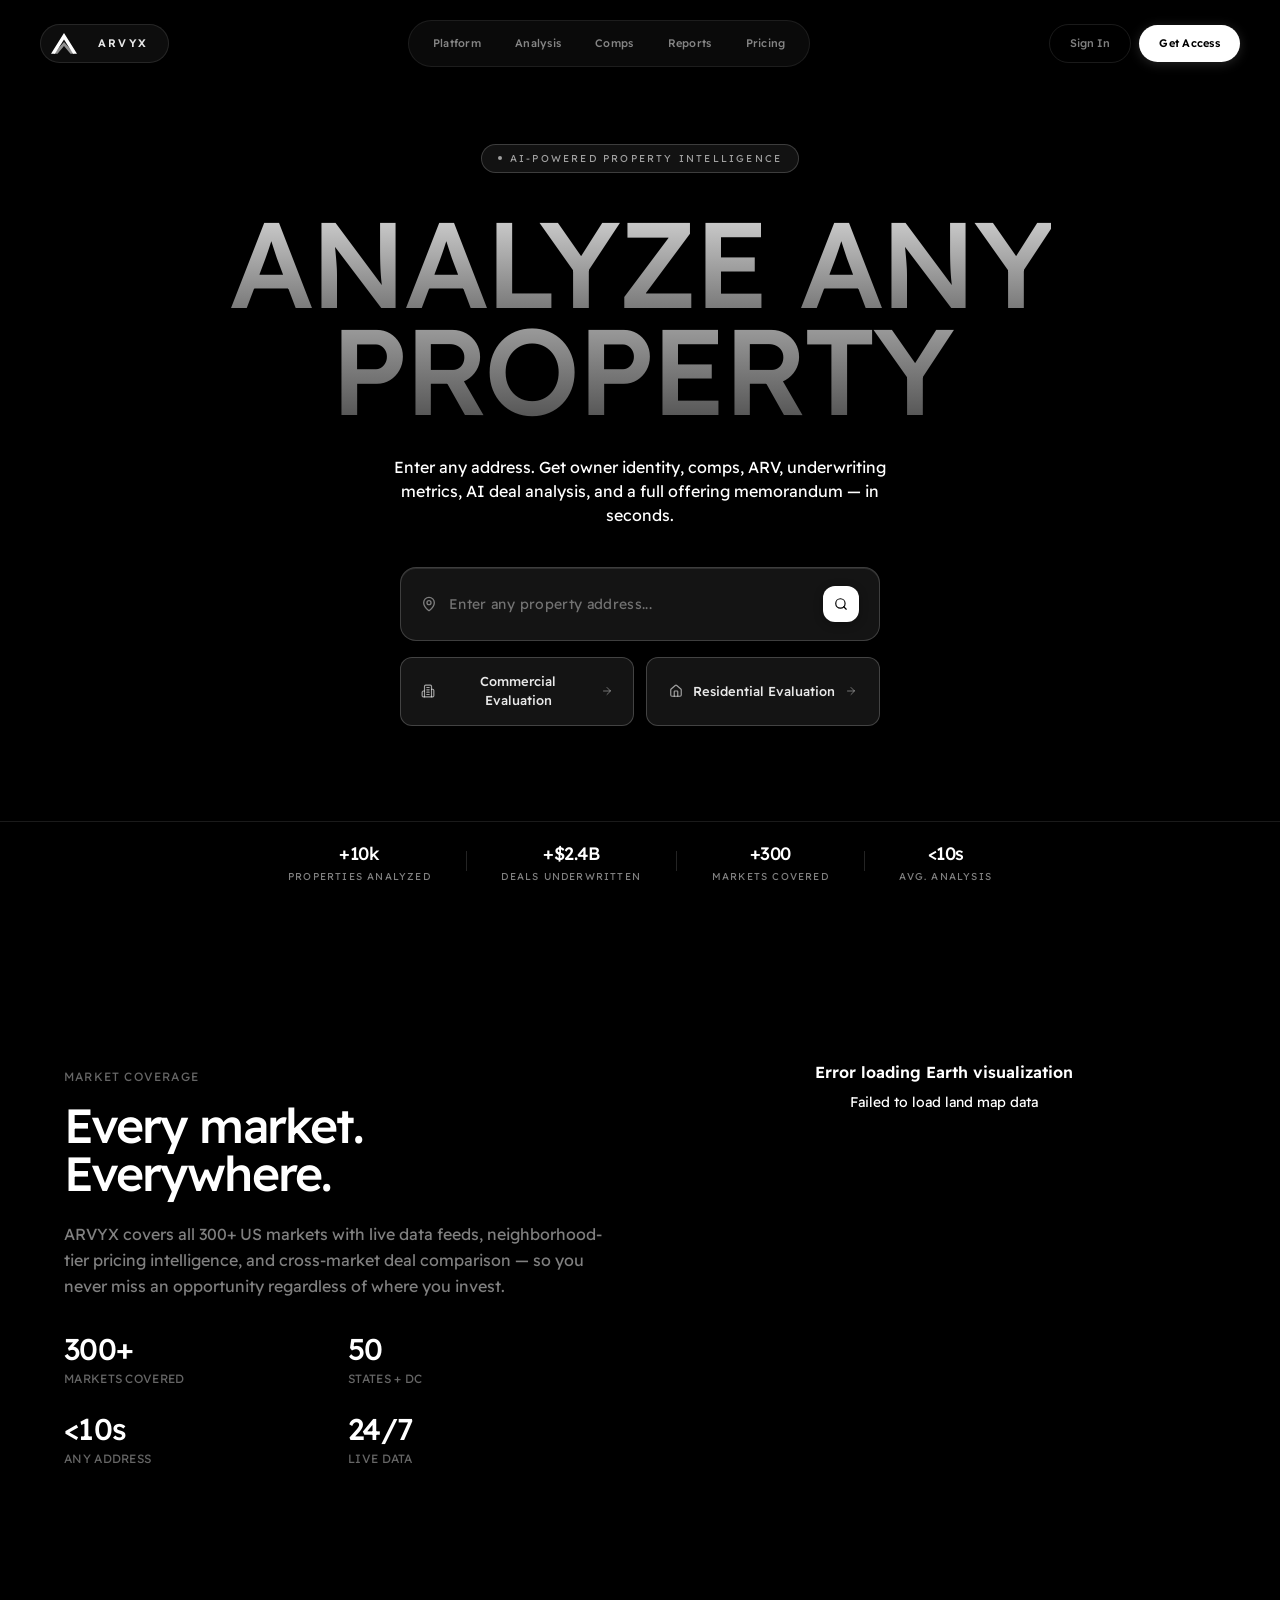
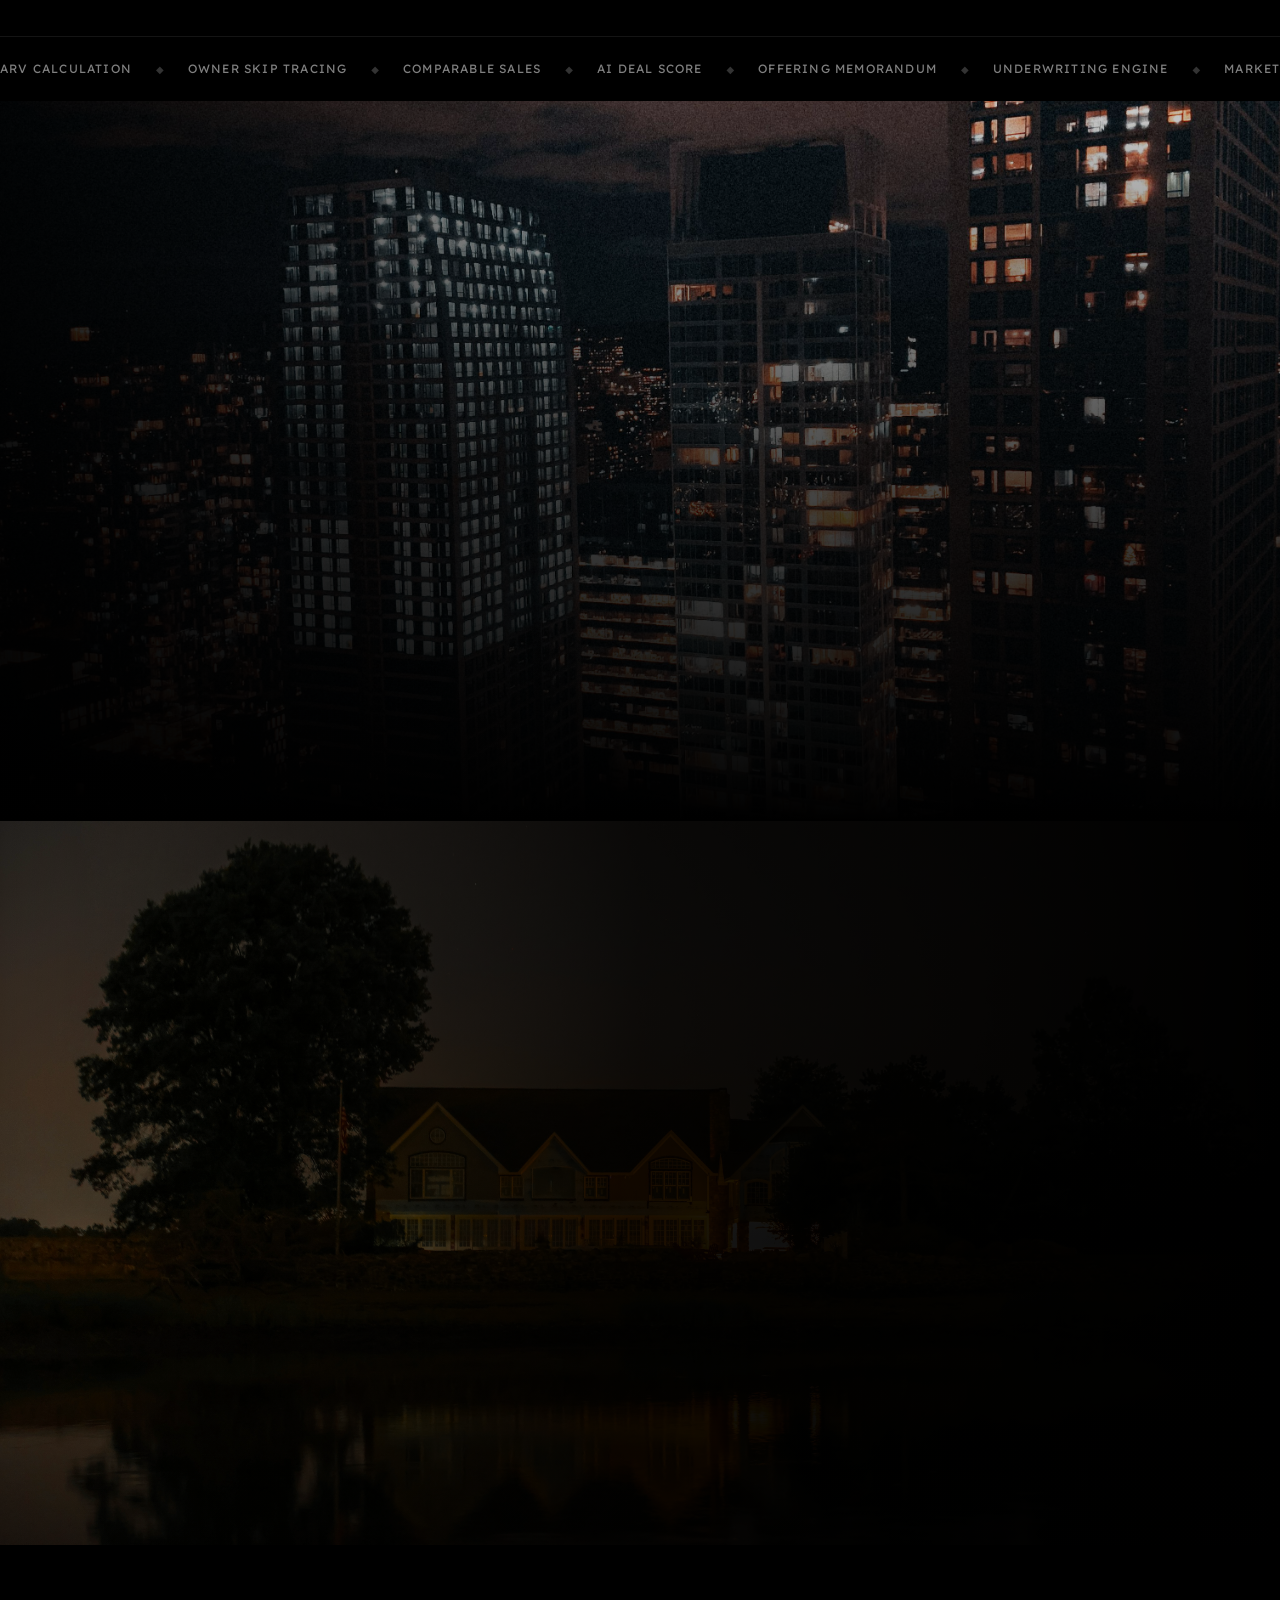
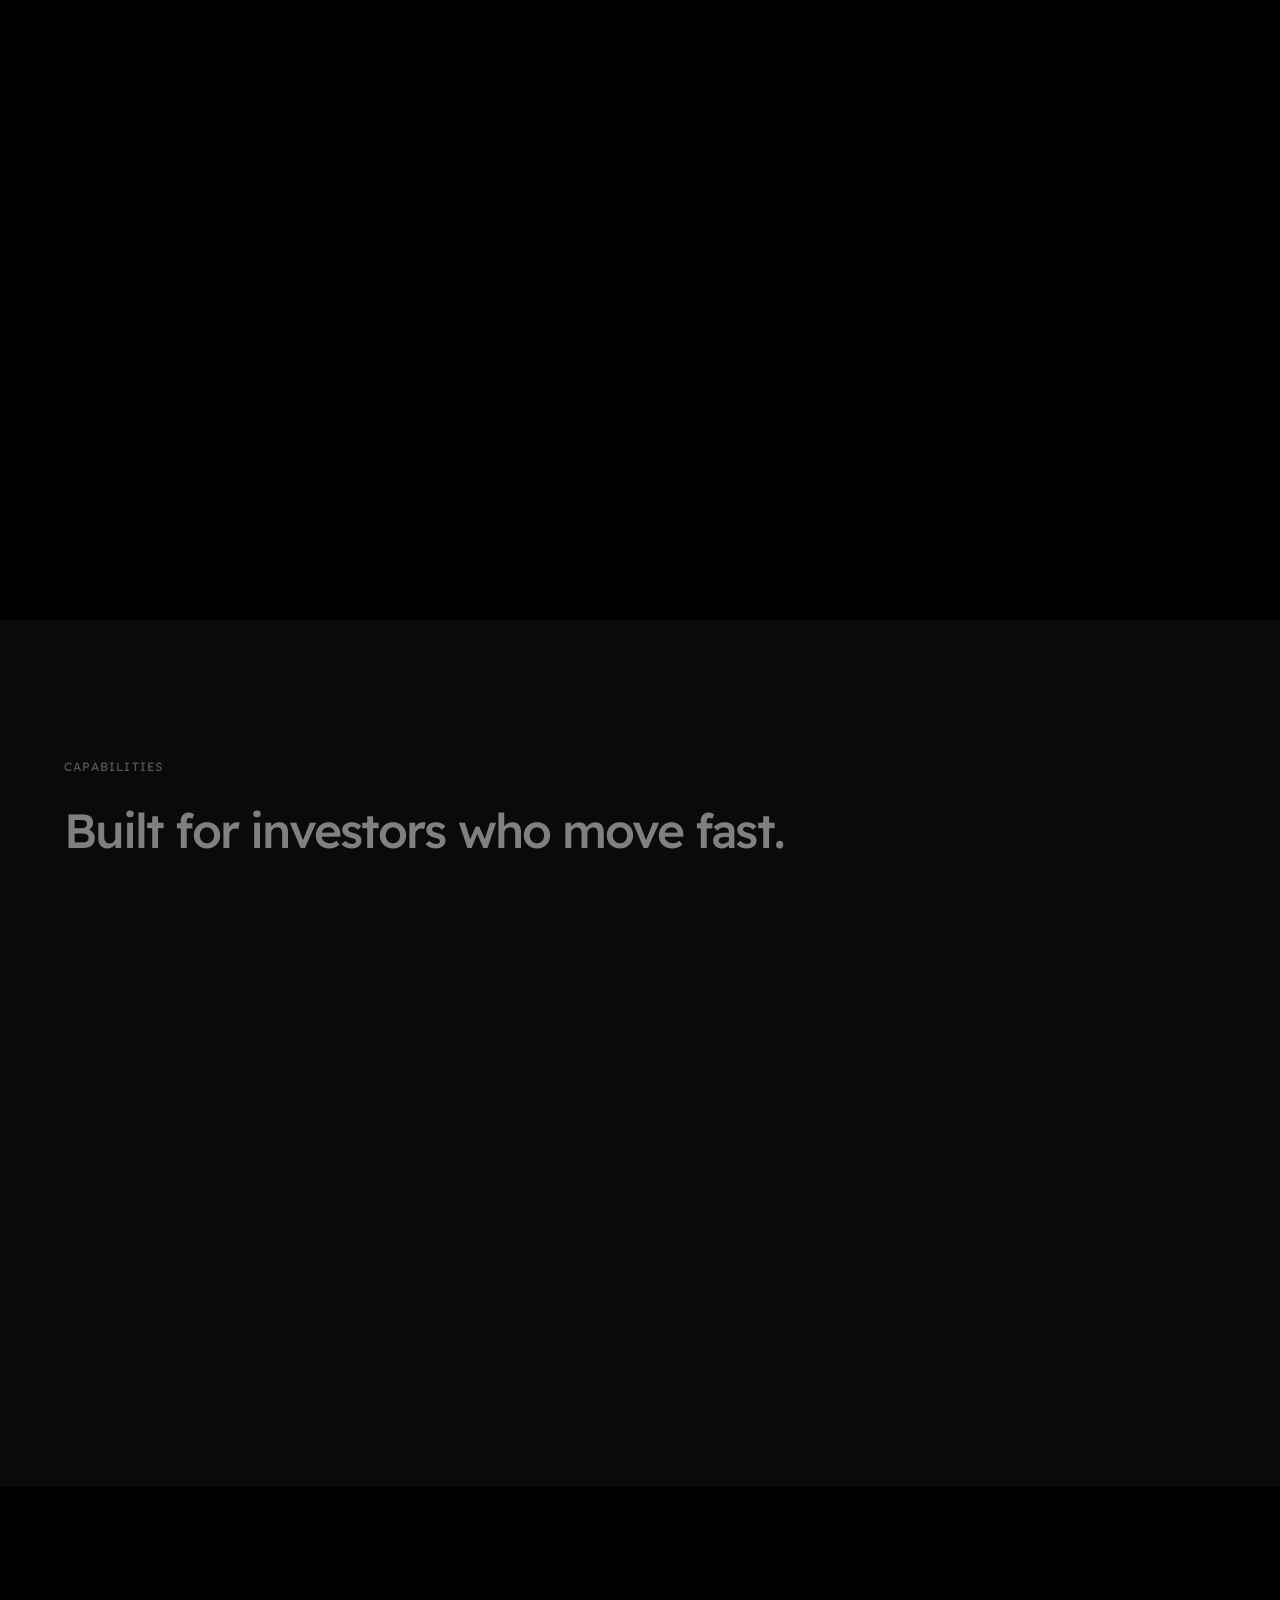
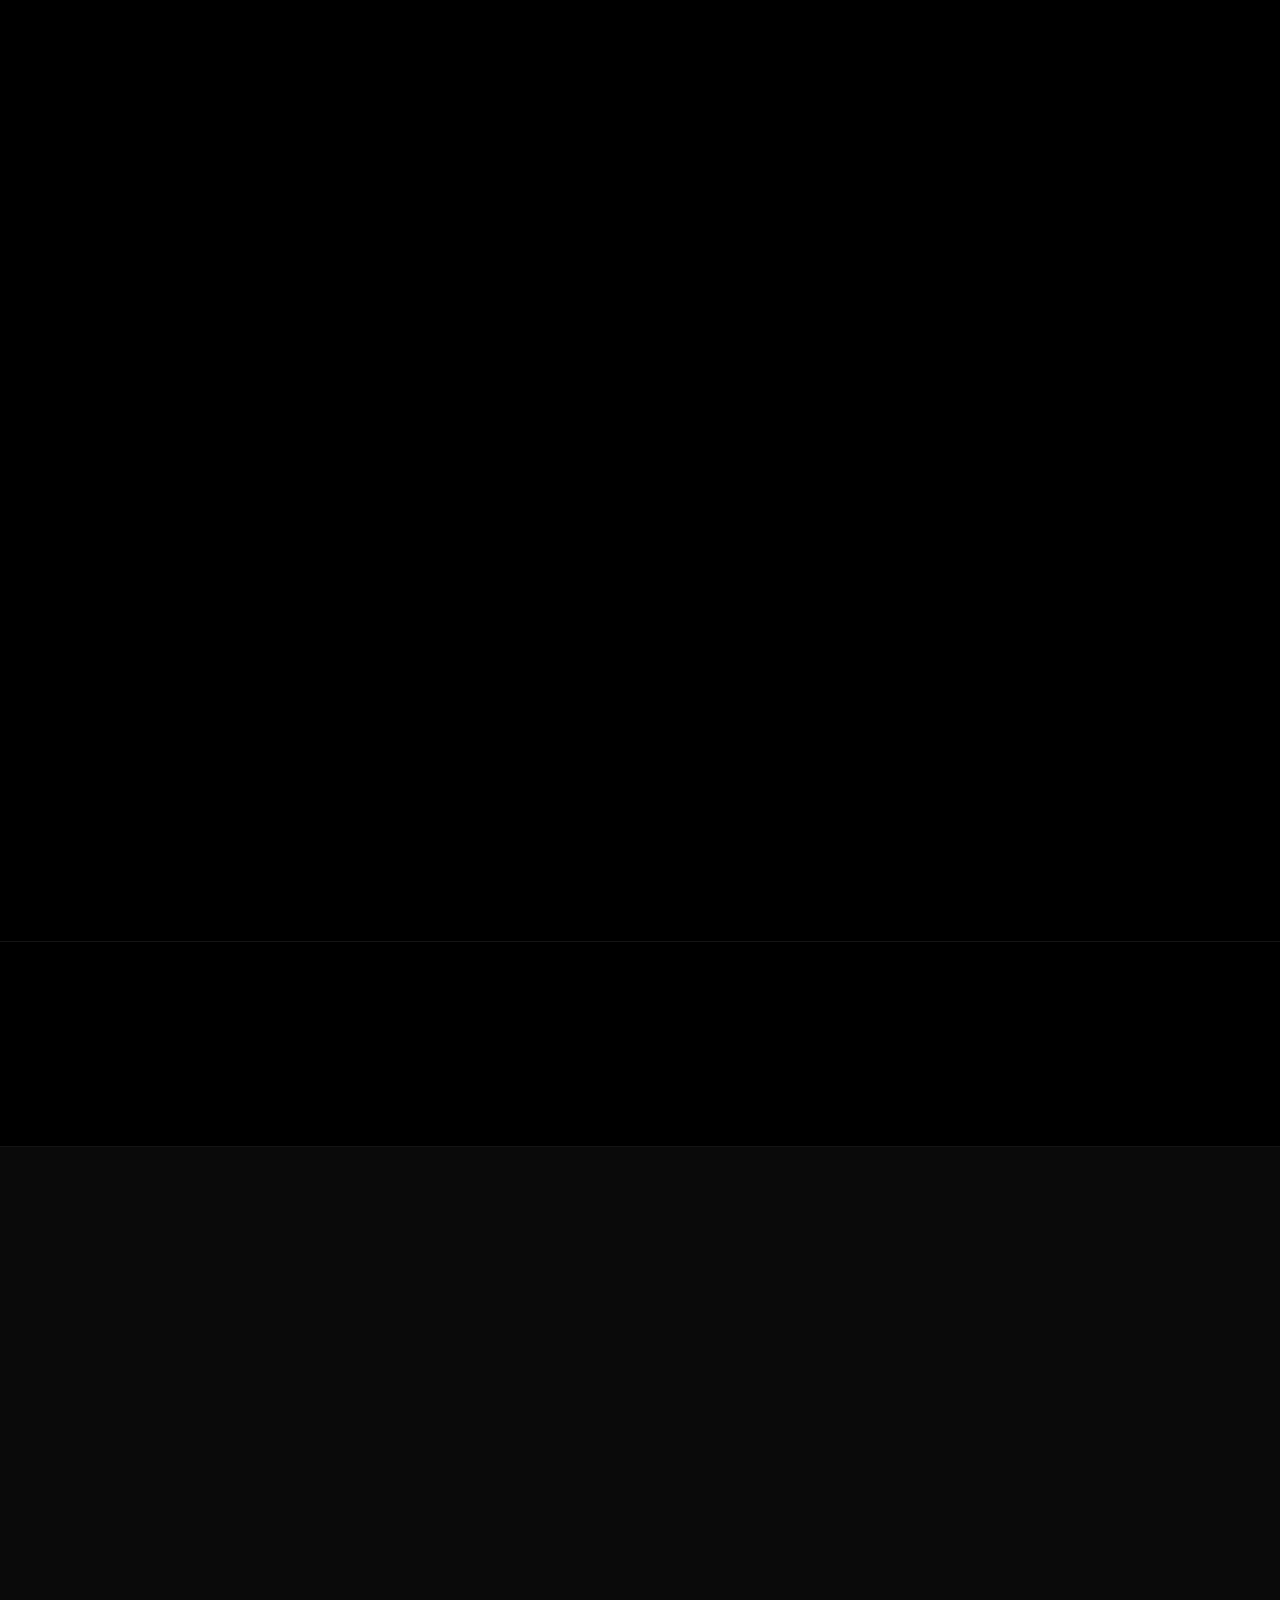
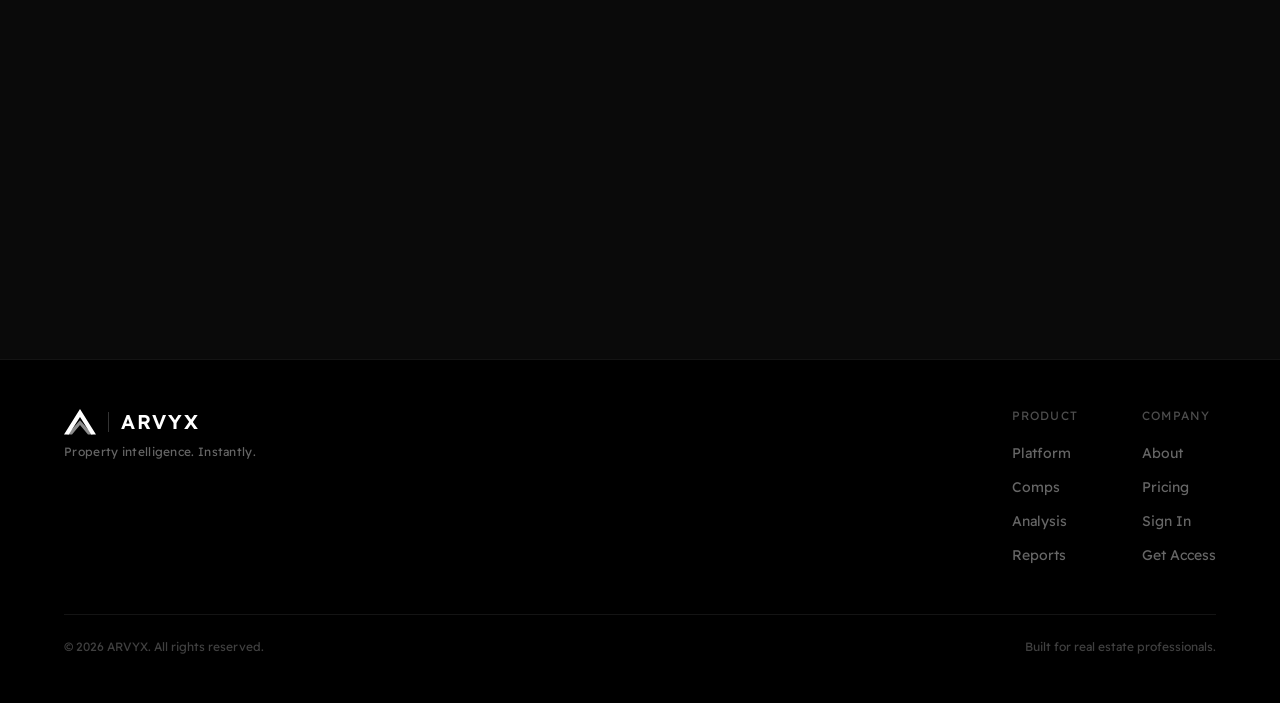
==== index.html @ 5851f171 "Hero: lighten headline to mid-grey gradient (neutral-300→500/400→600) Co-Authored-By: Claude Sonnet " ====
<!doctype html>
<html lang="en">
  <head>
    <meta charset="UTF-8" />
    <meta name="viewport" content="width=device-width, initial-scale=1.0" />
    <title>ARVYX — Property Intelligence Platform</title>
    <meta name="description" content="Enter any address. Get owner identity, comps, ARV, underwriting metrics, AI deal analysis, and a full offering memorandum — instantly." />
    <link rel="preconnect" href="https://fonts.googleapis.com" />
    <link rel="preconnect" href="https://fonts.gstatic.com" crossorigin />
    <link href="https://fonts.googleapis.com/css2?family=Readex+Pro:wght@300;400;500;600;700&display=swap" rel="stylesheet" />
    <script type="module" crossorigin src="/assets/index-DU0srL3I.js"></script>
    <link rel="stylesheet" crossorigin href="/assets/index-BThE06M2.css">
  </head>
  <body>
    <div id="root"></div>
  </body>
</html>
---- assets/index-BThE06M2.css ----
*,:before,:after{--tw-border-spacing-x: 0;--tw-border-spacing-y: 0;--tw-translate-x: 0;--tw-translate-y: 0;--tw-rotate: 0;--tw-skew-x: 0;--tw-skew-y: 0;--tw-scale-x: 1;--tw-scale-y: 1;--tw-pan-x: ;--tw-pan-y: ;--tw-pinch-zoom: ;--tw-scroll-snap-strictness: proximity;--tw-gradient-from-position: ;--tw-gradient-via-position: ;--tw-gradient-to-position: ;--tw-ordinal: ;--tw-slashed-zero: ;--tw-numeric-figure: ;--tw-numeric-spacing: ;--tw-numeric-fraction: ;--tw-ring-inset: ;--tw-ring-offset-width: 0px;--tw-ring-offset-color: #fff;--tw-ring-color: rgb(59 130 246 / .5);--tw-ring-offset-shadow: 0 0 #0000;--tw-ring-shadow: 0 0 #0000;--tw-shadow: 0 0 #0000;--tw-shadow-colored: 0 0 #0000;--tw-blur: ;--tw-brightness: ;--tw-contrast: ;--tw-grayscale: ;--tw-hue-rotate: ;--tw-invert: ;--tw-saturate: ;--tw-sepia: ;--tw-drop-shadow: ;--tw-backdrop-blur: ;--tw-backdrop-brightness: ;--tw-backdrop-contrast: ;--tw-backdrop-grayscale: ;--tw-backdrop-hue-rotate: ;--tw-backdrop-invert: ;--tw-backdrop-opacity: ;--tw-backdrop-saturate: ;--tw-backdrop-sepia: ;--tw-contain-size: ;--tw-contain-layout: ;--tw-contain-paint: ;--tw-contain-style: }::backdrop{--tw-border-spacing-x: 0;--tw-border-spacing-y: 0;--tw-translate-x: 0;--tw-translate-y: 0;--tw-rotate: 0;--tw-skew-x: 0;--tw-skew-y: 0;--tw-scale-x: 1;--tw-scale-y: 1;--tw-pan-x: ;--tw-pan-y: ;--tw-pinch-zoom: ;--tw-scroll-snap-strictness: proximity;--tw-gradient-from-position: ;--tw-gradient-via-position: ;--tw-gradient-to-position: ;--tw-ordinal: ;--tw-slashed-zero: ;--tw-numeric-figure: ;--tw-numeric-spacing: ;--tw-numeric-fraction: ;--tw-ring-inset: ;--tw-ring-offset-width: 0px;--tw-ring-offset-color: #fff;--tw-ring-color: rgb(59 130 246 / .5);--tw-ring-offset-shadow: 0 0 #0000;--tw-ring-shadow: 0 0 #0000;--tw-shadow: 0 0 #0000;--tw-shadow-colored: 0 0 #0000;--tw-blur: ;--tw-brightness: ;--tw-contrast: ;--tw-grayscale: ;--tw-hue-rotate: ;--tw-invert: ;--tw-saturate: ;--tw-sepia: ;--tw-drop-shadow: ;--tw-backdrop-blur: ;--tw-backdrop-brightness: ;--tw-backdrop-contrast: ;--tw-backdrop-grayscale: ;--tw-backdrop-hue-rotate: ;--tw-backdrop-invert: ;--tw-backdrop-opacity: ;--tw-backdrop-saturate: ;--tw-backdrop-sepia: ;--tw-contain-size: ;--tw-contain-layout: ;--tw-contain-paint: ;--tw-contain-style: }*,:before,:after{box-sizing:border-box;border-width:0;border-style:solid;border-color:#e5e7eb}:before,:after{--tw-content: ""}html,:host{line-height:1.5;-webkit-text-size-adjust:100%;-moz-tab-size:4;-o-tab-size:4;tab-size:4;font-family:Readex Pro,system-ui,-apple-system,sans-serif;font-feature-settings:normal;font-variation-settings:normal;-webkit-tap-highlight-color:transparent}body{margin:0;line-height:inherit}hr{height:0;color:inherit;border-top-width:1px}abbr:where([title]){-webkit-text-decoration:underline dotted;text-decoration:underline dotted}h1,h2,h3,h4,h5,h6{font-size:inherit;font-weight:inherit}a{color:inherit;text-decoration:inherit}b,strong{font-weight:bolder}code,kbd,samp,pre{font-family:ui-monospace,SFMono-Regular,Menlo,Monaco,Consolas,Liberation Mono,Courier New,monospace;font-feature-settings:normal;font-variation-settings:normal;font-size:1em}small{font-size:80%}sub,sup{font-size:75%;line-height:0;position:relative;vertical-align:baseline}sub{bottom:-.25em}sup{top:-.5em}table{text-indent:0;border-color:inherit;border-collapse:collapse}button,input,optgroup,select,textarea{font-family:inherit;font-feature-settings:inherit;font-variation-settings:inherit;font-size:100%;font-weight:inherit;line-height:inherit;letter-spacing:inherit;color:inherit;margin:0;padding:0}button,select{text-transform:none}button,input:where([type=button]),input:where([type=reset]),input:where([type=submit]){-webkit-appearance:button;background-color:transparent;background-image:none}:-moz-focusring{outline:auto}:-moz-ui-invalid{box-shadow:none}progress{vertical-align:baseline}::-webkit-inner-spin-button,::-webkit-outer-spin-button{height:auto}[type=search]{-webkit-appearance:textfield;outline-offset:-2px}::-webkit-search-decoration{-webkit-appearance:none}::-webkit-file-upload-button{-webkit-appearance:button;font:inherit}summary{display:list-item}blockquote,dl,dd,h1,h2,h3,h4,h5,h6,hr,figure,p,pre{margin:0}fieldset{margin:0;padding:0}legend{padding:0}ol,ul,menu{list-style:none;margin:0;padding:0}dialog{padding:0}textarea{resize:vertical}input::-moz-placeholder,textarea::-moz-placeholder{opacity:1;color:#9ca3af}input::placeholder,textarea::placeholder{opacity:1;color:#9ca3af}button,[role=button]{cursor:pointer}:disabled{cursor:default}img,svg,video,canvas,audio,iframe,embed,object{display:block;vertical-align:middle}img,video{max-width:100%;height:auto}[hidden]:where(:not([hidden=until-found])){display:none}:root{--gradient-color: #ffffff;--sparkles-color: #ffffff;--background: oklch(.145 0 0);--foreground: oklch(.985 0 0);--card: oklch(.205 0 0);--card-foreground: oklch(.985 0 0);--popover: oklch(.205 0 0);--popover-foreground: oklch(.985 0 0);--primary: oklch(.922 0 0);--primary-foreground: oklch(.205 0 0);--secondary: oklch(.269 0 0);--secondary-foreground: oklch(.985 0 0);--muted: oklch(.269 0 0);--muted-foreground: oklch(.708 0 0);--accent: oklch(.269 0 0);--accent-foreground: oklch(.985 0 0);--destructive: oklch(.704 .191 22.216);--border: oklch(1 0 0 / 10%);--input: oklch(1 0 0 / 15%);--ring: oklch(.556 0 0);--chart-1: oklch(.488 .243 264.376);--chart-2: oklch(.696 .17 162.48);--chart-3: oklch(.769 .188 70.08);--chart-4: oklch(.627 .265 303.9);--chart-5: oklch(.645 .246 16.439);--sidebar: oklch(.205 0 0);--sidebar-foreground: oklch(.985 0 0);--sidebar-primary: oklch(.488 .243 264.376);--sidebar-primary-foreground: oklch(.985 0 0);--sidebar-accent: oklch(.269 0 0);--sidebar-accent-foreground: oklch(.985 0 0);--sidebar-border: oklch(1 0 0 / 10%);--sidebar-ring: oklch(.556 0 0);--radius: .625rem}.dark{--gradient-color: #ffffff;--sparkles-color: #ffffff;--background: oklch(.145 0 0);--foreground: oklch(.985 0 0);--card: oklch(.205 0 0);--card-foreground: oklch(.985 0 0);--popover: oklch(.205 0 0);--popover-foreground: oklch(.985 0 0);--primary: oklch(.922 0 0);--primary-foreground: oklch(.205 0 0);--secondary: oklch(.269 0 0);--secondary-foreground: oklch(.985 0 0);--muted: oklch(.269 0 0);--muted-foreground: oklch(.708 0 0);--accent: oklch(.269 0 0);--accent-foreground: oklch(.985 0 0);--destructive: oklch(.704 .191 22.216);--border: oklch(1 0 0 / 10%);--input: oklch(1 0 0 / 15%);--ring: oklch(.556 0 0);--chart-1: oklch(.488 .243 264.376);--chart-2: oklch(.696 .17 162.48);--chart-3: oklch(.769 .188 70.08);--chart-4: oklch(.627 .265 303.9);--chart-5: oklch(.645 .246 16.439);--sidebar: oklch(.205 0 0);--sidebar-foreground: oklch(.985 0 0);--sidebar-primary: oklch(.488 .243 264.376);--sidebar-primary-foreground: oklch(.985 0 0);--sidebar-accent: oklch(.269 0 0);--sidebar-accent-foreground: oklch(.985 0 0);--sidebar-border: oklch(1 0 0 / 10%);--sidebar-ring: oklch(.556 0 0)}*,*:before,*:after{-webkit-font-smoothing:antialiased;-moz-osx-font-smoothing:grayscale}html,body,#root{height:100%}body{background-color:#000;color:#fff;font-family:Readex Pro,system-ui,sans-serif}.container{width:100%}@media (min-width: 640px){.container{max-width:640px}}@media (min-width: 768px){.container{max-width:768px}}@media (min-width: 1024px){.container{max-width:1024px}}@media (min-width: 1280px){.container{max-width:1280px}}@media (min-width: 1536px){.container{max-width:1536px}}.hero-title{letter-spacing:-.04em;line-height:.9}.pointer-events-none{pointer-events:none}.visible{visibility:visible}.fixed{position:fixed}.absolute{position:absolute}.relative{position:relative}.inset-0{top:0;right:0;bottom:0;left:0}.bottom-0{bottom:0}.bottom-4{bottom:1rem}.left-0{left:0}.left-0\.5{left:.125rem}.left-4{left:1rem}.right-0{right:0}.top-0{top:0}.top-0\.5{top:.125rem}.z-10{z-index:10}.z-40{z-index:40}.z-50{z-index:50}.z-\[60\]{z-index:60}.mx-auto{margin-left:auto;margin-right:auto}.mb-1{margin-bottom:.25rem}.mb-10{margin-bottom:2.5rem}.mb-16{margin-bottom:4rem}.mb-2{margin-bottom:.5rem}.mb-4{margin-bottom:1rem}.mb-6{margin-bottom:1.5rem}.mb-7{margin-bottom:1.75rem}.mb-8{margin-bottom:2rem}.mb-9{margin-bottom:2.25rem}.ml-1{margin-left:.25rem}.ml-1\.5{margin-left:.375rem}.ml-auto{margin-left:auto}.mt-0\.5{margin-top:.125rem}.mt-1{margin-top:.25rem}.mt-12{margin-top:3rem}.mt-2{margin-top:.5rem}.block{display:block}.flex{display:flex}.inline-flex{display:inline-flex}.grid{display:grid}.hidden{display:none}.aspect-square{aspect-ratio:1 / 1}.h-1{height:.25rem}.h-3{height:.75rem}.h-3\.5{height:.875rem}.h-4{height:1rem}.h-5{height:1.25rem}.h-6{height:1.5rem}.h-9{height:2.25rem}.h-auto{height:auto}.h-full{height:100%}.h-screen{height:100vh}.min-h-\[80vh\]{min-height:80vh}.w-1{width:.25rem}.w-12{width:3rem}.w-3{width:.75rem}.w-3\.5{width:.875rem}.w-4{width:1rem}.w-5{width:1.25rem}.w-6{width:1.5rem}.w-9{width:2.25rem}.w-full{width:100%}.w-px{width:1px}.min-w-0{min-width:0px}.max-w-2xl{max-width:42rem}.max-w-3xl{max-width:48rem}.max-w-5xl{max-width:64rem}.max-w-7xl{max-width:80rem}.max-w-\[30rem\]{max-width:30rem}.max-w-\[32rem\]{max-width:32rem}.max-w-\[480px\]{max-width:480px}.max-w-md{max-width:28rem}.max-w-xl{max-width:36rem}.flex-1{flex:1 1 0%}.shrink-0{flex-shrink:0}.translate-x-0{--tw-translate-x: 0px;transform:translate(var(--tw-translate-x),var(--tw-translate-y)) rotate(var(--tw-rotate)) skew(var(--tw-skew-x)) skewY(var(--tw-skew-y)) scaleX(var(--tw-scale-x)) scaleY(var(--tw-scale-y))}.translate-x-6{--tw-translate-x: 1.5rem;transform:translate(var(--tw-translate-x),var(--tw-translate-y)) rotate(var(--tw-rotate)) skew(var(--tw-skew-x)) skewY(var(--tw-skew-y)) scaleX(var(--tw-scale-x)) scaleY(var(--tw-scale-y))}@keyframes spin{to{transform:rotate(360deg)}}.animate-spin{animation:spin 1s linear infinite}.select-none{-webkit-user-select:none;-moz-user-select:none;user-select:none}.resize{resize:both}.grid-cols-2{grid-template-columns:repeat(2,minmax(0,1fr))}.flex-col{flex-direction:column}.flex-wrap{flex-wrap:wrap}.items-start{align-items:flex-start}.items-end{align-items:flex-end}.items-center{align-items:center}.justify-center{justify-content:center}.justify-between{justify-content:space-between}.gap-0\.5{gap:.125rem}.gap-12{gap:3rem}.gap-16{gap:4rem}.gap-2{gap:.5rem}.gap-2\.5{gap:.625rem}.gap-3{gap:.75rem}.gap-4{gap:1rem}.gap-6{gap:1.5rem}.gap-8{gap:2rem}.space-y-1>:not([hidden])~:not([hidden]){--tw-space-y-reverse: 0;margin-top:calc(.25rem * calc(1 - var(--tw-space-y-reverse)));margin-bottom:calc(.25rem * var(--tw-space-y-reverse))}.space-y-2\.5>:not([hidden])~:not([hidden]){--tw-space-y-reverse: 0;margin-top:calc(.625rem * calc(1 - var(--tw-space-y-reverse)));margin-bottom:calc(.625rem * var(--tw-space-y-reverse))}.space-y-3>:not([hidden])~:not([hidden]){--tw-space-y-reverse: 0;margin-top:calc(.75rem * calc(1 - var(--tw-space-y-reverse)));margin-bottom:calc(.75rem * var(--tw-space-y-reverse))}.overflow-hidden{overflow:hidden}.whitespace-nowrap{white-space:nowrap}.rounded-2xl{border-radius:1rem}.rounded-3xl{border-radius:1.5rem}.rounded-full{border-radius:9999px}.rounded-md{border-radius:.375rem}.rounded-xl{border-radius:.75rem}.border{border-width:1px}.border-2{border-width:2px}.border-b{border-bottom-width:1px}.border-t{border-top-width:1px}.border-none{border-style:none}.border-white\/10{border-color:#ffffff1a}.border-white\/15{border-color:#ffffff26}.border-white\/20{border-color:#fff3}.border-white\/\[0\.08\]{border-color:#ffffff14}.border-white\/\[0\.18\]{border-color:#ffffff2e}.border-white\/\[0\.1\]{border-color:#ffffff1a}.border-white\/\[0\.2\]{border-color:#fff3}.border-t-white\/60{border-top-color:#fff9}.bg-black{--tw-bg-opacity: 1;background-color:rgb(0 0 0 / var(--tw-bg-opacity, 1))}.bg-black\/35{background-color:#00000059}.bg-neutral-800{--tw-bg-opacity: 1;background-color:rgb(38 38 38 / var(--tw-bg-opacity, 1))}.bg-neutral-900{--tw-bg-opacity: 1;background-color:rgb(23 23 23 / var(--tw-bg-opacity, 1))}.bg-neutral-900\/80{background-color:#171717cc}.bg-neutral-950{--tw-bg-opacity: 1;background-color:rgb(10 10 10 / var(--tw-bg-opacity, 1))}.bg-transparent{background-color:transparent}.bg-white{--tw-bg-opacity: 1;background-color:rgb(255 255 255 / var(--tw-bg-opacity, 1))}.bg-white\/20{background-color:#fff3}.bg-white\/5{background-color:#ffffff0d}.bg-white\/60{background-color:#fff9}.bg-white\/\[0\.04\]{background-color:#ffffff0a}.bg-white\/\[0\.05\]{background-color:#ffffff0d}.bg-white\/\[0\.07\]{background-color:#ffffff12}.bg-white\/\[0\.08\]{background-color:#ffffff14}.bg-white\/\[0\.14\]{background-color:#ffffff24}.bg-gradient-to-b{background-image:linear-gradient(to bottom,var(--tw-gradient-stops))}.bg-gradient-to-l{background-image:linear-gradient(to left,var(--tw-gradient-stops))}.bg-gradient-to-r{background-image:linear-gradient(to right,var(--tw-gradient-stops))}.bg-gradient-to-t{background-image:linear-gradient(to top,var(--tw-gradient-stops))}.from-black{--tw-gradient-from: #000 var(--tw-gradient-from-position);--tw-gradient-to: rgb(0 0 0 / 0) var(--tw-gradient-to-position);--tw-gradient-stops: var(--tw-gradient-from), var(--tw-gradient-to)}.from-black\/40{--tw-gradient-from: rgb(0 0 0 / .4) var(--tw-gradient-from-position);--tw-gradient-to: rgb(0 0 0 / 0) var(--tw-gradient-to-position);--tw-gradient-stops: var(--tw-gradient-from), var(--tw-gradient-to)}.from-black\/50{--tw-gradient-from: rgb(0 0 0 / .5) var(--tw-gradient-from-position);--tw-gradient-to: rgb(0 0 0 / 0) var(--tw-gradient-to-position);--tw-gradient-stops: var(--tw-gradient-from), var(--tw-gradient-to)}.from-black\/80{--tw-gradient-from: rgb(0 0 0 / .8) var(--tw-gradient-from-position);--tw-gradient-to: rgb(0 0 0 / 0) var(--tw-gradient-to-position);--tw-gradient-stops: var(--tw-gradient-from), var(--tw-gradient-to)}.from-neutral-300{--tw-gradient-from: #d4d4d4 var(--tw-gradient-from-position);--tw-gradient-to: rgb(212 212 212 / 0) var(--tw-gradient-to-position);--tw-gradient-stops: var(--tw-gradient-from), var(--tw-gradient-to)}.from-neutral-400{--tw-gradient-from: #a3a3a3 var(--tw-gradient-from-position);--tw-gradient-to: rgb(163 163 163 / 0) var(--tw-gradient-to-position);--tw-gradient-stops: var(--tw-gradient-from), var(--tw-gradient-to)}.via-black\/30{--tw-gradient-to: rgb(0 0 0 / 0) var(--tw-gradient-to-position);--tw-gradient-stops: var(--tw-gradient-from), rgb(0 0 0 / .3) var(--tw-gradient-via-position), var(--tw-gradient-to)}.via-black\/5{--tw-gradient-to: rgb(0 0 0 / 0) var(--tw-gradient-to-position);--tw-gradient-stops: var(--tw-gradient-from), rgb(0 0 0 / .05) var(--tw-gradient-via-position), var(--tw-gradient-to)}.via-black\/70{--tw-gradient-to: rgb(0 0 0 / 0) var(--tw-gradient-to-position);--tw-gradient-stops: var(--tw-gradient-from), rgb(0 0 0 / .7) var(--tw-gradient-via-position), var(--tw-gradient-to)}.via-black\/80{--tw-gradient-to: rgb(0 0 0 / 0) var(--tw-gradient-to-position);--tw-gradient-stops: var(--tw-gradient-from), rgb(0 0 0 / .8) var(--tw-gradient-via-position), var(--tw-gradient-to)}.via-transparent{--tw-gradient-to: rgb(0 0 0 / 0) var(--tw-gradient-to-position);--tw-gradient-stops: var(--tw-gradient-from), transparent var(--tw-gradient-via-position), var(--tw-gradient-to)}.to-black\/20{--tw-gradient-to: rgb(0 0 0 / .2) var(--tw-gradient-to-position)}.to-black\/60{--tw-gradient-to: rgb(0 0 0 / .6) var(--tw-gradient-to-position)}.to-black\/80{--tw-gradient-to: rgb(0 0 0 / .8) var(--tw-gradient-to-position)}.to-neutral-500{--tw-gradient-to: #737373 var(--tw-gradient-to-position)}.to-neutral-600{--tw-gradient-to: #525252 var(--tw-gradient-to-position)}.to-transparent{--tw-gradient-to: transparent var(--tw-gradient-to-position)}.bg-cover{background-size:cover}.bg-clip-text{-webkit-background-clip:text;background-clip:text}.bg-center{background-position:center}.object-cover{-o-object-fit:cover;object-fit:cover}.p-12{padding:3rem}.p-2\.5{padding:.625rem}.p-8{padding:2rem}.px-2{padding-left:.5rem;padding-right:.5rem}.px-3{padding-left:.75rem;padding-right:.75rem}.px-4{padding-left:1rem;padding-right:1rem}.px-5{padding-left:1.25rem;padding-right:1.25rem}.px-6{padding-left:1.5rem;padding-right:1.5rem}.px-8{padding-left:2rem;padding-right:2rem}.py-1{padding-top:.25rem;padding-bottom:.25rem}.py-1\.5{padding-top:.375rem;padding-bottom:.375rem}.py-12{padding-top:3rem;padding-bottom:3rem}.py-16{padding-top:4rem;padding-bottom:4rem}.py-2{padding-top:.5rem;padding-bottom:.5rem}.py-2\.5{padding-top:.625rem;padding-bottom:.625rem}.py-24{padding-top:6rem;padding-bottom:6rem}.py-3{padding-top:.75rem;padding-bottom:.75rem}.py-3\.5{padding-top:.875rem;padding-bottom:.875rem}.py-4{padding-top:1rem;padding-bottom:1rem}.py-6{padding-top:1.5rem;padding-bottom:1.5rem}.pb-12{padding-bottom:3rem}.pb-20{padding-bottom:5rem}.pb-28{padding-bottom:7rem}.pl-2\.5{padding-left:.625rem}.pr-5{padding-right:1.25rem}.pt-20{padding-top:5rem}.pt-28{padding-top:7rem}.pt-40{padding-top:10rem}.pt-5{padding-top:1.25rem}.pt-6{padding-top:1.5rem}.text-center{text-align:center}.text-3xl{font-size:1.875rem;line-height:2.25rem}.text-4xl{font-size:2.25rem;line-height:2.5rem}.text-5xl{font-size:3rem;line-height:1}.text-6xl{font-size:3.75rem;line-height:1}.text-\[0\.9375rem\]{font-size:.9375rem}.text-\[10px\]{font-size:10px}.text-\[11px\]{font-size:11px}.text-\[13px\]{font-size:13px}.text-\[9px\]{font-size:9px}.text-base{font-size:1rem;line-height:1.5rem}.text-lg{font-size:1.125rem;line-height:1.75rem}.text-sm{font-size:.875rem;line-height:1.25rem}.text-xl{font-size:1.25rem;line-height:1.75rem}.text-xs{font-size:.75rem;line-height:1rem}.font-light{font-weight:300}.font-medium{font-weight:500}.font-semibold{font-weight:600}.uppercase{text-transform:uppercase}.leading-\[0\.88\]{line-height:.88}.leading-none{line-height:1}.leading-relaxed{line-height:1.625}.tracking-\[-0\.03em\]{letter-spacing:-.03em}.tracking-\[0\.12em\]{letter-spacing:.12em}.tracking-\[0\.22em\]{letter-spacing:.22em}.tracking-\[0\.2em\]{letter-spacing:.2em}.tracking-tight{letter-spacing:-.025em}.tracking-wide{letter-spacing:.025em}.tracking-widest{letter-spacing:.1em}.text-black{--tw-text-opacity: 1;color:rgb(0 0 0 / var(--tw-text-opacity, 1))}.text-black\/50{color:#00000080}.text-black\/60{color:#0009}.text-black\/70{color:#000000b3}.text-transparent{color:transparent}.text-white{--tw-text-opacity: 1;color:rgb(255 255 255 / var(--tw-text-opacity, 1))}.text-white\/10{color:#ffffff1a}.text-white\/20{color:#fff3}.text-white\/25{color:#ffffff40}.text-white\/30{color:#ffffff4d}.text-white\/40{color:#fff6}.text-white\/45{color:#ffffff73}.text-white\/50{color:#ffffff80}.text-white\/60{color:#fff9}.text-white\/70{color:#ffffffb3}.text-white\/90{color:#ffffffe6}.placeholder-white\/30::-moz-placeholder{color:#ffffff4d}.placeholder-white\/30::placeholder{color:#ffffff4d}.shadow-\[0_2px_10px_rgba\(0\,0\,0\,0\.3\)\]{--tw-shadow: 0 2px 10px rgba(0,0,0,.3);--tw-shadow-colored: 0 2px 10px var(--tw-shadow-color);box-shadow:var(--tw-ring-offset-shadow, 0 0 #0000),var(--tw-ring-shadow, 0 0 #0000),var(--tw-shadow)}.shadow-\[0_2px_12px_rgba\(255\,255\,255\,0\.15\)\]{--tw-shadow: 0 2px 12px rgba(255,255,255,.15);--tw-shadow-colored: 0 2px 12px var(--tw-shadow-color);box-shadow:var(--tw-ring-offset-shadow, 0 0 #0000),var(--tw-ring-shadow, 0 0 #0000),var(--tw-shadow)}.shadow-\[0_4px_32px_rgba\(0\,0\,0\,0\.5\)\,inset_0_1px_0_rgba\(255\,255\,255\,0\.1\)\]{--tw-shadow: 0 4px 32px rgba(0,0,0,.5),inset 0 1px 0 rgba(255,255,255,.1);--tw-shadow-colored: 0 4px 32px var(--tw-shadow-color), inset 0 1px 0 var(--tw-shadow-color);box-shadow:var(--tw-ring-offset-shadow, 0 0 #0000),var(--tw-ring-shadow, 0 0 #0000),var(--tw-shadow)}.outline-none{outline:2px solid transparent;outline-offset:2px}.backdrop-blur{--tw-backdrop-blur: blur(8px);-webkit-backdrop-filter:var(--tw-backdrop-blur) var(--tw-backdrop-brightness) var(--tw-backdrop-contrast) var(--tw-backdrop-grayscale) var(--tw-backdrop-hue-rotate) var(--tw-backdrop-invert) var(--tw-backdrop-opacity) var(--tw-backdrop-saturate) var(--tw-backdrop-sepia);backdrop-filter:var(--tw-backdrop-blur) var(--tw-backdrop-brightness) var(--tw-backdrop-contrast) var(--tw-backdrop-grayscale) var(--tw-backdrop-hue-rotate) var(--tw-backdrop-invert) var(--tw-backdrop-opacity) var(--tw-backdrop-saturate) var(--tw-backdrop-sepia)}.backdrop-blur-2xl{--tw-backdrop-blur: blur(40px);-webkit-backdrop-filter:var(--tw-backdrop-blur) var(--tw-backdrop-brightness) var(--tw-backdrop-contrast) var(--tw-backdrop-grayscale) var(--tw-backdrop-hue-rotate) var(--tw-backdrop-invert) var(--tw-backdrop-opacity) var(--tw-backdrop-saturate) var(--tw-backdrop-sepia);backdrop-filter:var(--tw-backdrop-blur) var(--tw-backdrop-brightness) var(--tw-backdrop-contrast) var(--tw-backdrop-grayscale) var(--tw-backdrop-hue-rotate) var(--tw-backdrop-invert) var(--tw-backdrop-opacity) var(--tw-backdrop-saturate) var(--tw-backdrop-sepia)}.backdrop-blur-md{--tw-backdrop-blur: blur(12px);-webkit-backdrop-filter:var(--tw-backdrop-blur) var(--tw-backdrop-brightness) var(--tw-backdrop-contrast) var(--tw-backdrop-grayscale) var(--tw-backdrop-hue-rotate) var(--tw-backdrop-invert) var(--tw-backdrop-opacity) var(--tw-backdrop-saturate) var(--tw-backdrop-sepia);backdrop-filter:var(--tw-backdrop-blur) var(--tw-backdrop-brightness) var(--tw-backdrop-contrast) var(--tw-backdrop-grayscale) var(--tw-backdrop-hue-rotate) var(--tw-backdrop-invert) var(--tw-backdrop-opacity) var(--tw-backdrop-saturate) var(--tw-backdrop-sepia)}.backdrop-blur-xl{--tw-backdrop-blur: blur(24px);-webkit-backdrop-filter:var(--tw-backdrop-blur) var(--tw-backdrop-brightness) var(--tw-backdrop-contrast) var(--tw-backdrop-grayscale) var(--tw-backdrop-hue-rotate) var(--tw-backdrop-invert) var(--tw-backdrop-opacity) var(--tw-backdrop-saturate) var(--tw-backdrop-sepia);backdrop-filter:var(--tw-backdrop-blur) var(--tw-backdrop-brightness) var(--tw-backdrop-contrast) var(--tw-backdrop-grayscale) var(--tw-backdrop-hue-rotate) var(--tw-backdrop-invert) var(--tw-backdrop-opacity) var(--tw-backdrop-saturate) var(--tw-backdrop-sepia)}.transition{transition-property:color,background-color,border-color,text-decoration-color,fill,stroke,opacity,box-shadow,transform,filter,backdrop-filter;transition-timing-function:cubic-bezier(.4,0,.2,1);transition-duration:.15s}.transition-all{transition-property:all;transition-timing-function:cubic-bezier(.4,0,.2,1);transition-duration:.15s}.transition-colors{transition-property:color,background-color,border-color,text-decoration-color,fill,stroke;transition-timing-function:cubic-bezier(.4,0,.2,1);transition-duration:.15s}.transition-transform{transition-property:transform;transition-timing-function:cubic-bezier(.4,0,.2,1);transition-duration:.15s}.duration-200{transition-duration:.2s}.duration-300{transition-duration:.3s}@keyframes marquee{0%{transform:translate(0)}to{transform:translate(-50%)}}.animate-marquee{animation:marquee 30s linear infinite;will-change:transform}.placeholder\:text-white\/40::-moz-placeholder{color:#fff6}.placeholder\:text-white\/40::placeholder{color:#fff6}.focus-within\:border-white\/\[0\.3\]:focus-within{border-color:#ffffff4d}.focus-within\:bg-white\/\[0\.1\]:focus-within{background-color:#ffffff1a}.hover\:border-white\/20:hover{border-color:#fff3}.hover\:border-white\/\[0\.16\]:hover{border-color:#ffffff29}.hover\:border-white\/\[0\.18\]:hover{border-color:#ffffff2e}.hover\:border-white\/\[0\.26\]:hover{border-color:#ffffff42}.hover\:border-white\/\[0\.32\]:hover{border-color:#ffffff52}.hover\:bg-neutral-200:hover{--tw-bg-opacity: 1;background-color:rgb(229 229 229 / var(--tw-bg-opacity, 1))}.hover\:bg-neutral-800:hover{--tw-bg-opacity: 1;background-color:rgb(38 38 38 / var(--tw-bg-opacity, 1))}.hover\:bg-white\/90:hover{background-color:#ffffffe6}.hover\:bg-white\/\[0\.05\]:hover{background-color:#ffffff0d}.hover\:bg-white\/\[0\.07\]:hover{background-color:#ffffff12}.hover\:bg-white\/\[0\.09\]:hover{background-color:#ffffff17}.hover\:bg-white\/\[0\.12\]:hover{background-color:#ffffff1f}.hover\:bg-white\/\[0\.16\]:hover{background-color:#ffffff29}.hover\:bg-white\/\[0\.1\]:hover{background-color:#ffffff1a}.hover\:text-neutral-500:hover{--tw-text-opacity: 1;color:rgb(115 115 115 / var(--tw-text-opacity, 1))}.hover\:text-white:hover{--tw-text-opacity: 1;color:rgb(255 255 255 / var(--tw-text-opacity, 1))}.hover\:text-white\/90:hover{color:#ffffffe6}.hover\:shadow-\[0_0_20px_rgba\(255\,255\,255\,0\.22\)\]:hover{--tw-shadow: 0 0 20px rgba(255,255,255,.22);--tw-shadow-colored: 0 0 20px var(--tw-shadow-color);box-shadow:var(--tw-ring-offset-shadow, 0 0 #0000),var(--tw-ring-shadow, 0 0 #0000),var(--tw-shadow)}.focus\:border-white\/40:focus{border-color:#fff6}.focus\:outline-none:focus{outline:2px solid transparent;outline-offset:2px}.active\:scale-\[0\.94\]:active{--tw-scale-x: .94;--tw-scale-y: .94;transform:translate(var(--tw-translate-x),var(--tw-translate-y)) rotate(var(--tw-rotate)) skew(var(--tw-skew-x)) skewY(var(--tw-skew-y)) scaleX(var(--tw-scale-x)) scaleY(var(--tw-scale-y))}.active\:scale-\[0\.97\]:active{--tw-scale-x: .97;--tw-scale-y: .97;transform:translate(var(--tw-translate-x),var(--tw-translate-y)) rotate(var(--tw-rotate)) skew(var(--tw-skew-x)) skewY(var(--tw-skew-y)) scaleX(var(--tw-scale-x)) scaleY(var(--tw-scale-y))}.group:focus-within .group-focus-within\:text-white\/65{color:#ffffffa6}.group:hover .group-hover\:translate-x-0\.5{--tw-translate-x: .125rem;transform:translate(var(--tw-translate-x),var(--tw-translate-y)) rotate(var(--tw-rotate)) skew(var(--tw-skew-x)) skewY(var(--tw-skew-y)) scaleX(var(--tw-scale-x)) scaleY(var(--tw-scale-y))}.group:hover .group-hover\:text-white{--tw-text-opacity: 1;color:rgb(255 255 255 / var(--tw-text-opacity, 1))}.group:hover .group-hover\:text-white\/70{color:#ffffffb3}.group:hover .group-hover\:text-white\/80{color:#fffc}@media (min-width: 640px){.sm\:block{display:block}.sm\:flex-row{flex-direction:row}.sm\:px-10{padding-left:2.5rem;padding-right:2.5rem}.sm\:px-6{padding-left:1.5rem;padding-right:1.5rem}}@media (min-width: 768px){.md\:mb-10{margin-bottom:2.5rem}.md\:mb-8{margin-bottom:2rem}.md\:mb-9{margin-bottom:2.25rem}.md\:flex{display:flex}.md\:hidden{display:none}.md\:grid-cols-2{grid-template-columns:repeat(2,minmax(0,1fr))}.md\:grid-cols-3{grid-template-columns:repeat(3,minmax(0,1fr))}.md\:flex-row{flex-direction:row}.md\:p-20{padding:5rem}.md\:px-10{padding-left:2.5rem;padding-right:2.5rem}.md\:px-16{padding-left:4rem;padding-right:4rem}.md\:py-32{padding-top:8rem;padding-bottom:8rem}.md\:py-36{padding-top:9rem;padding-bottom:9rem}.md\:py-\[1\.125rem\]{padding-top:1.125rem;padding-bottom:1.125rem}.md\:pb-28{padding-bottom:7rem}.md\:text-left{text-align:left}.md\:text-5xl{font-size:3rem;line-height:1}.md\:text-6xl{font-size:3.75rem;line-height:1}.md\:text-\[10px\]{font-size:10px}.md\:text-base{font-size:1rem;line-height:1.5rem}.md\:text-lg{font-size:1.125rem;line-height:1.75rem}}@media (min-width: 1024px){.lg\:grid-cols-3{grid-template-columns:repeat(3,minmax(0,1fr))}.lg\:px-24{padding-left:6rem;padding-right:6rem}}
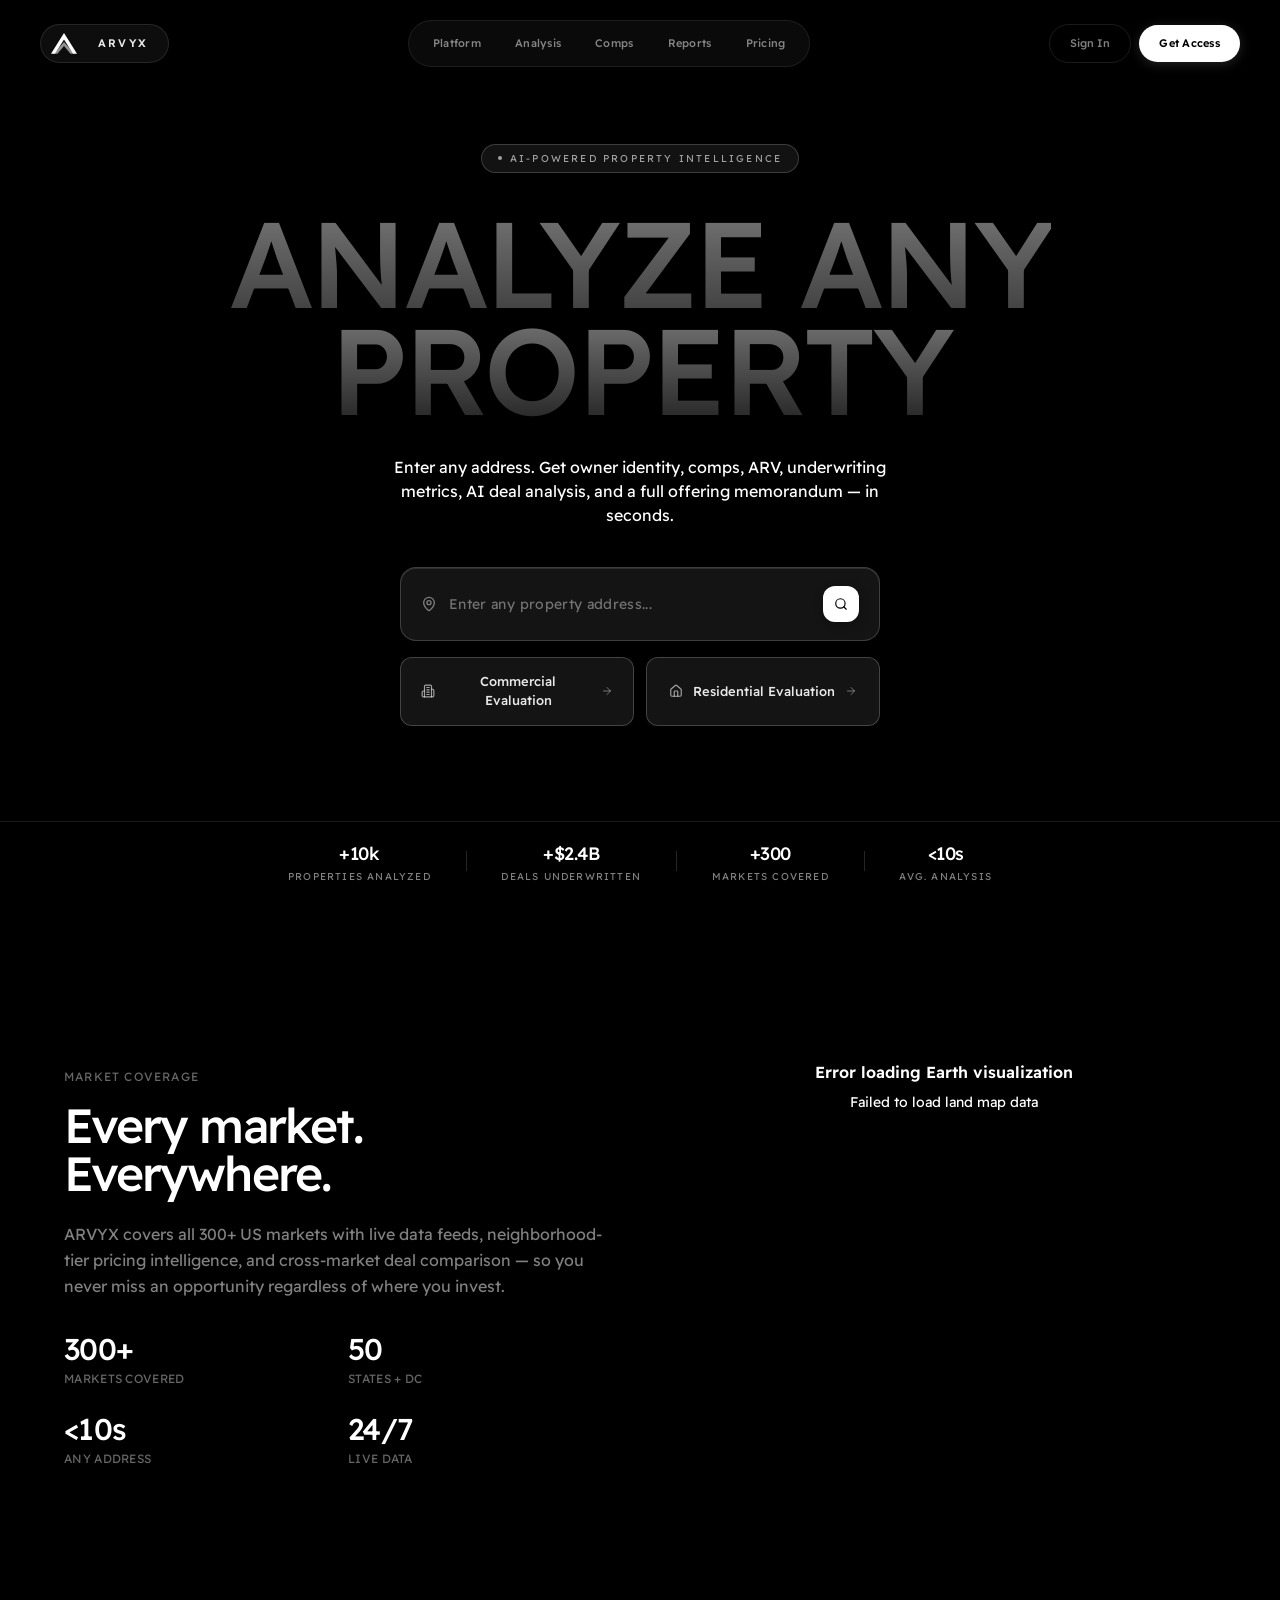
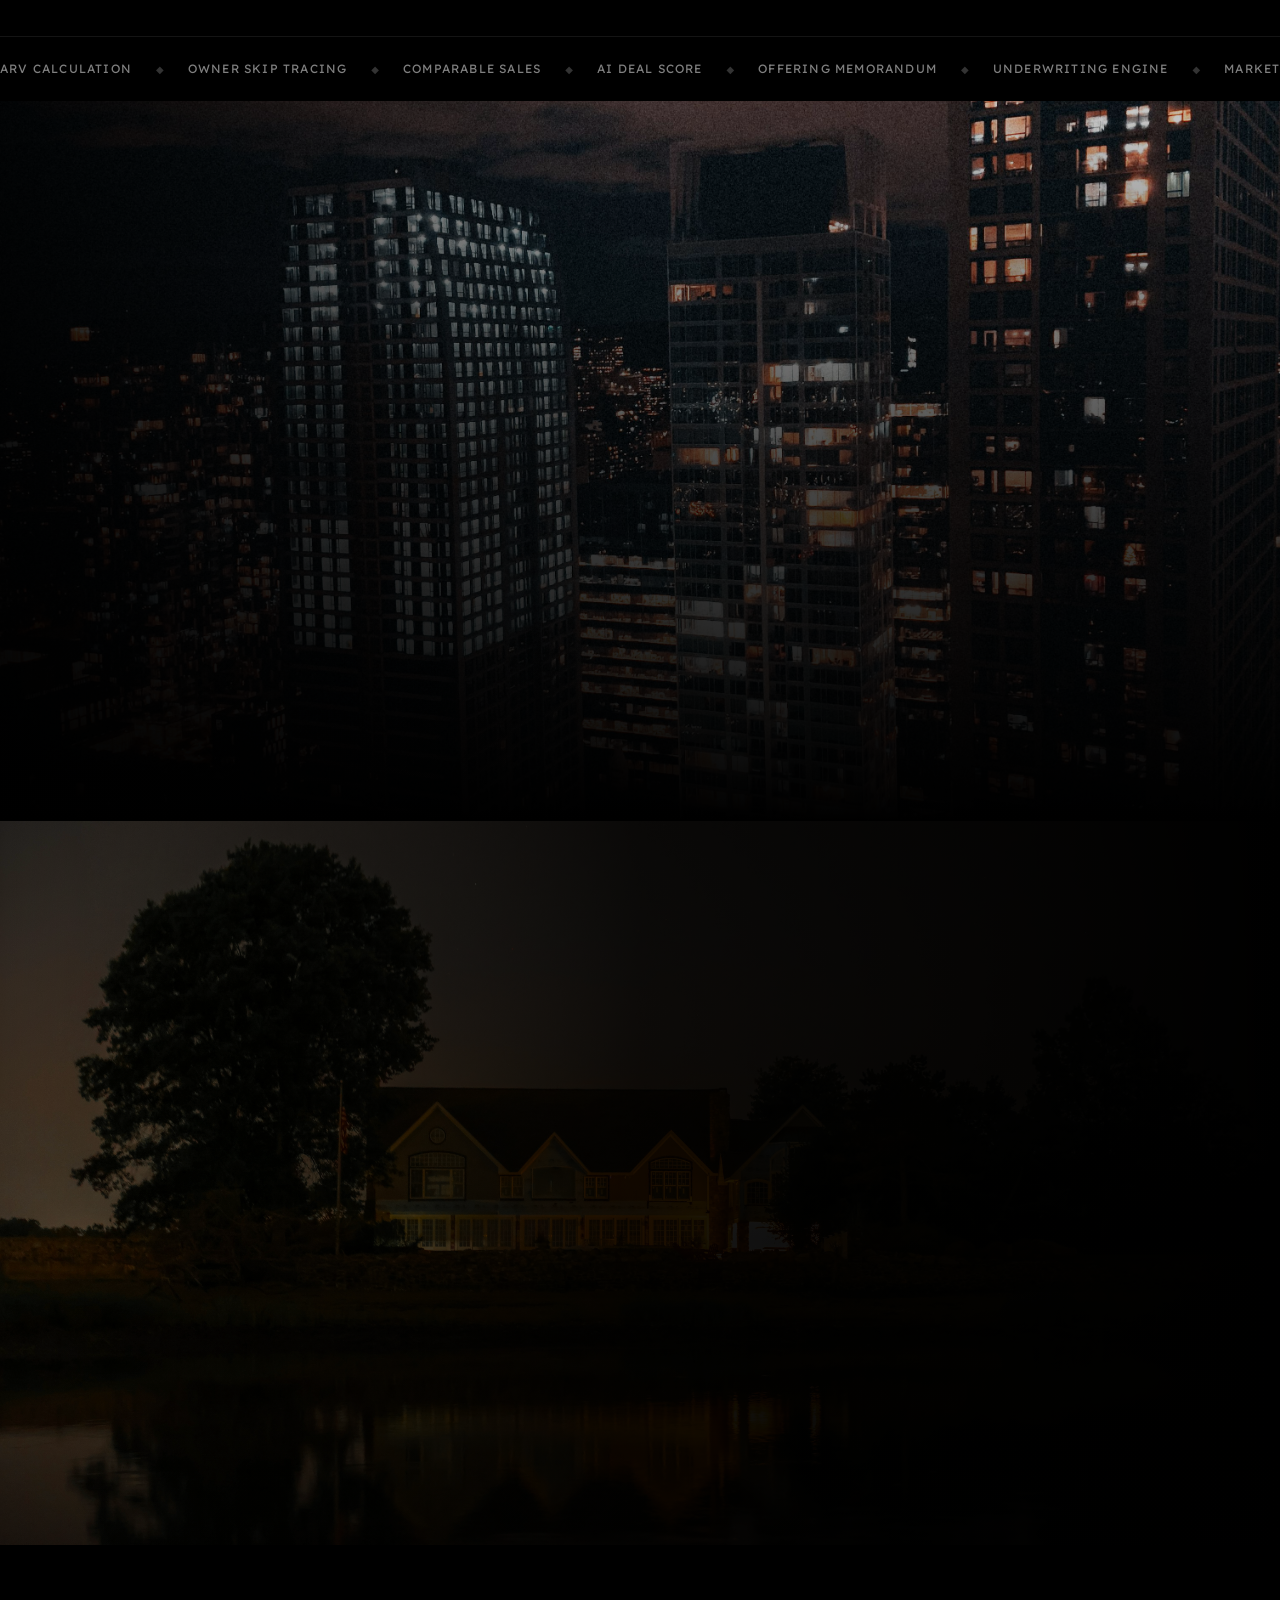
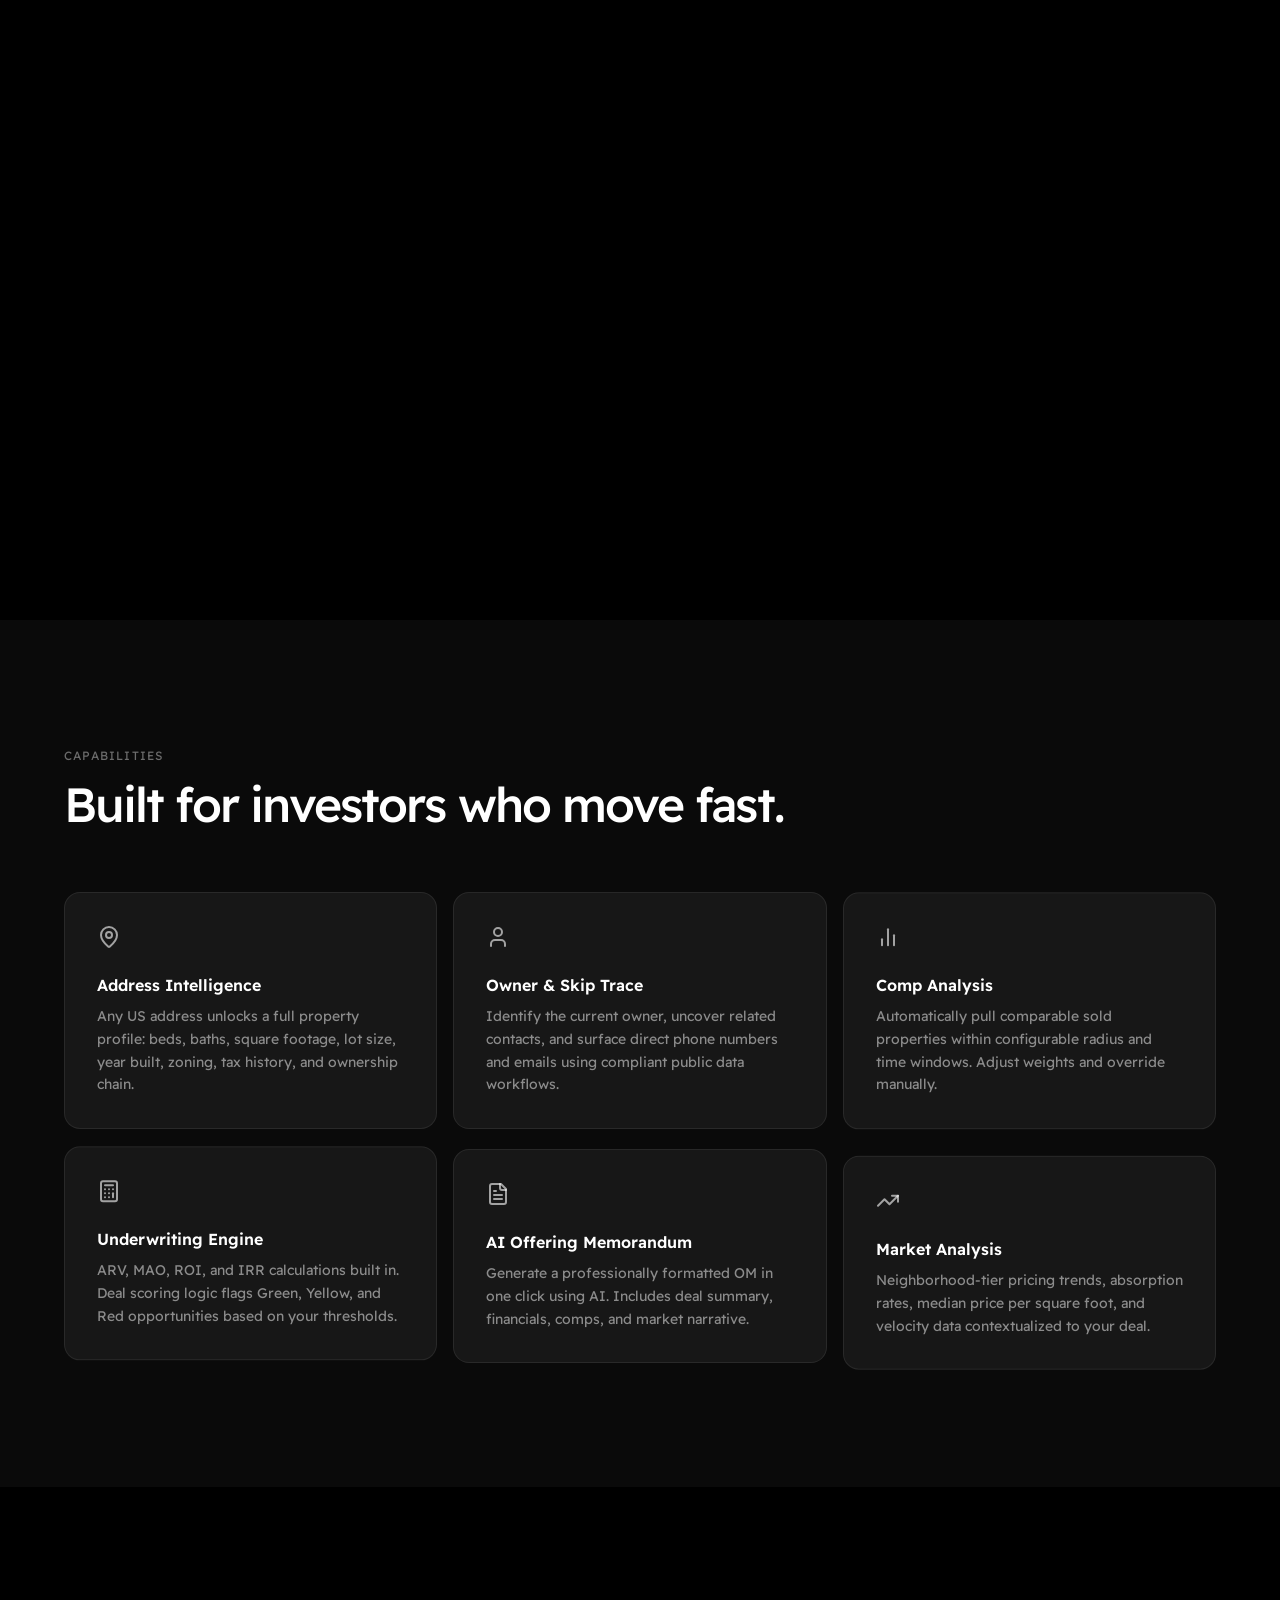
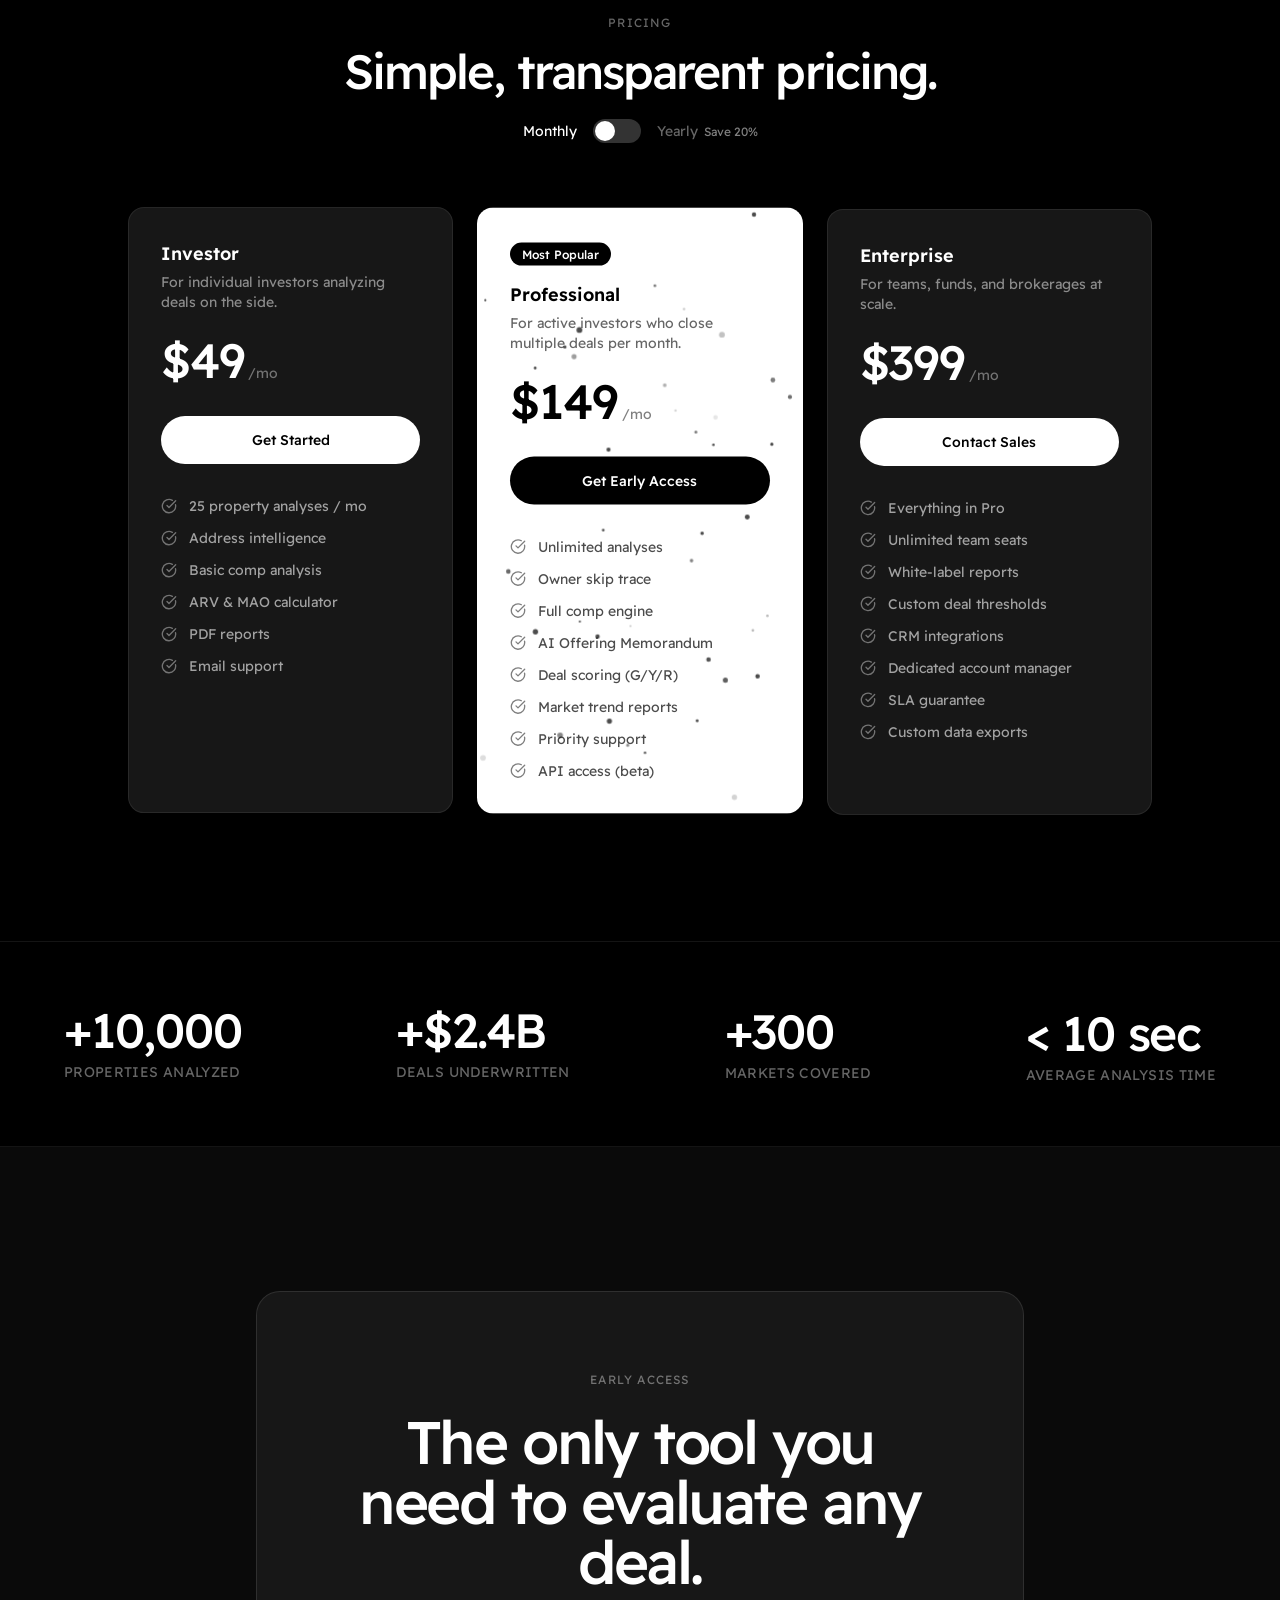
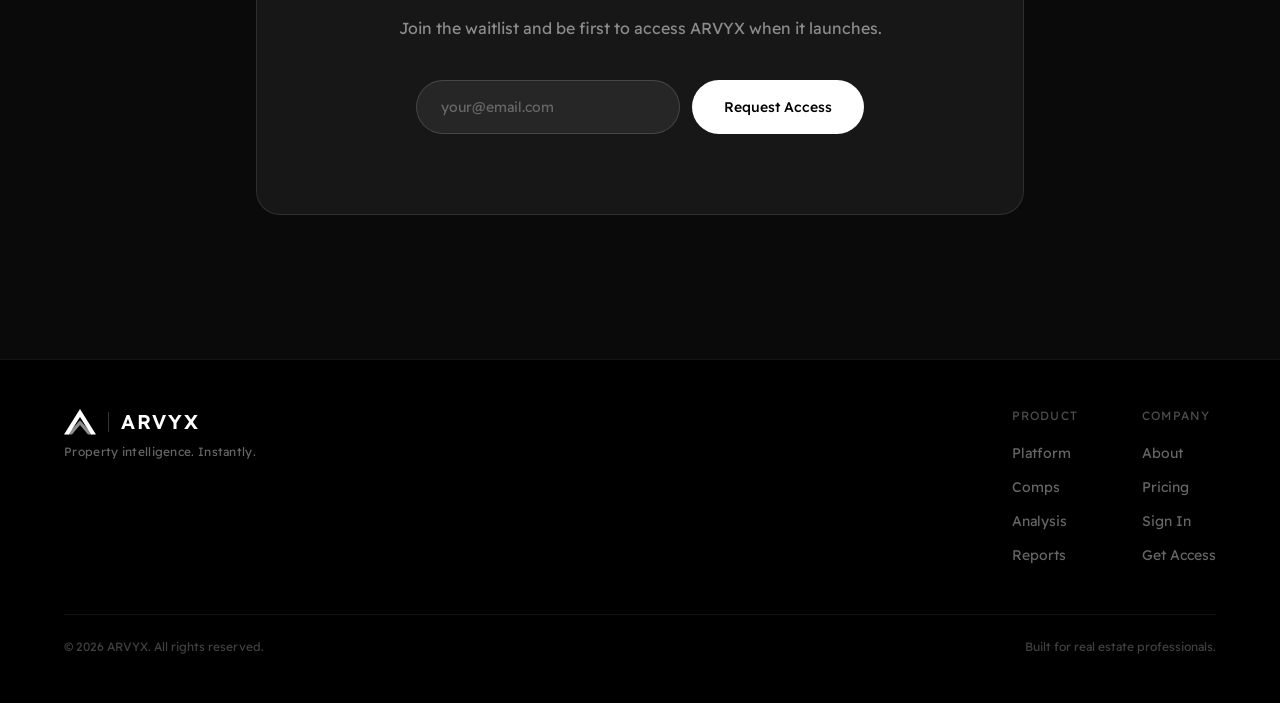
==== commit dbaad46f: "Hero: darken headline to neutral-500→700/500→800 gradient Co-Authored-By: Claude Sonnet 4.6 <noreply" ====
--- a/index.html
+++ b/index.html
@@ -8,8 +8,8 @@
     <link rel="preconnect" href="https://fonts.googleapis.com" />
     <link rel="preconnect" href="https://fonts.gstatic.com" crossorigin />
     <link href="https://fonts.googleapis.com/css2?family=Readex+Pro:wght@300;400;500;600;700&display=swap" rel="stylesheet" />
-    <script type="module" crossorigin src="/assets/index-DU0srL3I.js"></script>
-    <link rel="stylesheet" crossorigin href="/assets/index-BThE06M2.css">
+    <script type="module" crossorigin src="/assets/index-kXP0ppFg.js"></script>
+    <link rel="stylesheet" crossorigin href="/assets/index-BuC2OBrR.css">
   </head>
   <body>
     <div id="root"></div>
--- a/assets/index-BuC2OBrR.css
+++ b/assets/index-BuC2OBrR.css
@@ -0,0 +1 @@
+*,:before,:after{--tw-border-spacing-x: 0;--tw-border-spacing-y: 0;--tw-translate-x: 0;--tw-translate-y: 0;--tw-rotate: 0;--tw-skew-x: 0;--tw-skew-y: 0;--tw-scale-x: 1;--tw-scale-y: 1;--tw-pan-x: ;--tw-pan-y: ;--tw-pinch-zoom: ;--tw-scroll-snap-strictness: proximity;--tw-gradient-from-position: ;--tw-gradient-via-position: ;--tw-gradient-to-position: ;--tw-ordinal: ;--tw-slashed-zero: ;--tw-numeric-figure: ;--tw-numeric-spacing: ;--tw-numeric-fraction: ;--tw-ring-inset: ;--tw-ring-offset-width: 0px;--tw-ring-offset-color: #fff;--tw-ring-color: rgb(59 130 246 / .5);--tw-ring-offset-shadow: 0 0 #0000;--tw-ring-shadow: 0 0 #0000;--tw-shadow: 0 0 #0000;--tw-shadow-colored: 0 0 #0000;--tw-blur: ;--tw-brightness: ;--tw-contrast: ;--tw-grayscale: ;--tw-hue-rotate: ;--tw-invert: ;--tw-saturate: ;--tw-sepia: ;--tw-drop-shadow: ;--tw-backdrop-blur: ;--tw-backdrop-brightness: ;--tw-backdrop-contrast: ;--tw-backdrop-grayscale: ;--tw-backdrop-hue-rotate: ;--tw-backdrop-invert: ;--tw-backdrop-opacity: ;--tw-backdrop-saturate: ;--tw-backdrop-sepia: ;--tw-contain-size: ;--tw-contain-layout: ;--tw-contain-paint: ;--tw-contain-style: }::backdrop{--tw-border-spacing-x: 0;--tw-border-spacing-y: 0;--tw-translate-x: 0;--tw-translate-y: 0;--tw-rotate: 0;--tw-skew-x: 0;--tw-skew-y: 0;--tw-scale-x: 1;--tw-scale-y: 1;--tw-pan-x: ;--tw-pan-y: ;--tw-pinch-zoom: ;--tw-scroll-snap-strictness: proximity;--tw-gradient-from-position: ;--tw-gradient-via-position: ;--tw-gradient-to-position: ;--tw-ordinal: ;--tw-slashed-zero: ;--tw-numeric-figure: ;--tw-numeric-spacing: ;--tw-numeric-fraction: ;--tw-ring-inset: ;--tw-ring-offset-width: 0px;--tw-ring-offset-color: #fff;--tw-ring-color: rgb(59 130 246 / .5);--tw-ring-offset-shadow: 0 0 #0000;--tw-ring-shadow: 0 0 #0000;--tw-shadow: 0 0 #0000;--tw-shadow-colored: 0 0 #0000;--tw-blur: ;--tw-brightness: ;--tw-contrast: ;--tw-grayscale: ;--tw-hue-rotate: ;--tw-invert: ;--tw-saturate: ;--tw-sepia: ;--tw-drop-shadow: ;--tw-backdrop-blur: ;--tw-backdrop-brightness: ;--tw-backdrop-contrast: ;--tw-backdrop-grayscale: ;--tw-backdrop-hue-rotate: ;--tw-backdrop-invert: ;--tw-backdrop-opacity: ;--tw-backdrop-saturate: ;--tw-backdrop-sepia: ;--tw-contain-size: ;--tw-contain-layout: ;--tw-contain-paint: ;--tw-contain-style: }*,:before,:after{box-sizing:border-box;border-width:0;border-style:solid;border-color:#e5e7eb}:before,:after{--tw-content: ""}html,:host{line-height:1.5;-webkit-text-size-adjust:100%;-moz-tab-size:4;-o-tab-size:4;tab-size:4;font-family:Readex Pro,system-ui,-apple-system,sans-serif;font-feature-settings:normal;font-variation-settings:normal;-webkit-tap-highlight-color:transparent}body{margin:0;line-height:inherit}hr{height:0;color:inherit;border-top-width:1px}abbr:where([title]){-webkit-text-decoration:underline dotted;text-decoration:underline dotted}h1,h2,h3,h4,h5,h6{font-size:inherit;font-weight:inherit}a{color:inherit;text-decoration:inherit}b,strong{font-weight:bolder}code,kbd,samp,pre{font-family:ui-monospace,SFMono-Regular,Menlo,Monaco,Consolas,Liberation Mono,Courier New,monospace;font-feature-settings:normal;font-variation-settings:normal;font-size:1em}small{font-size:80%}sub,sup{font-size:75%;line-height:0;position:relative;vertical-align:baseline}sub{bottom:-.25em}sup{top:-.5em}table{text-indent:0;border-color:inherit;border-collapse:collapse}button,input,optgroup,select,textarea{font-family:inherit;font-feature-settings:inherit;font-variation-settings:inherit;font-size:100%;font-weight:inherit;line-height:inherit;letter-spacing:inherit;color:inherit;margin:0;padding:0}button,select{text-transform:none}button,input:where([type=button]),input:where([type=reset]),input:where([type=submit]){-webkit-appearance:button;background-color:transparent;background-image:none}:-moz-focusring{outline:auto}:-moz-ui-invalid{box-shadow:none}progress{vertical-align:baseline}::-webkit-inner-spin-button,::-webkit-outer-spin-button{height:auto}[type=search]{-webkit-appearance:textfield;outline-offset:-2px}::-webkit-search-decoration{-webkit-appearance:none}::-webkit-file-upload-button{-webkit-appearance:button;font:inherit}summary{display:list-item}blockquote,dl,dd,h1,h2,h3,h4,h5,h6,hr,figure,p,pre{margin:0}fieldset{margin:0;padding:0}legend{padding:0}ol,ul,menu{list-style:none;margin:0;padding:0}dialog{padding:0}textarea{resize:vertical}input::-moz-placeholder,textarea::-moz-placeholder{opacity:1;color:#9ca3af}input::placeholder,textarea::placeholder{opacity:1;color:#9ca3af}button,[role=button]{cursor:pointer}:disabled{cursor:default}img,svg,video,canvas,audio,iframe,embed,object{display:block;vertical-align:middle}img,video{max-width:100%;height:auto}[hidden]:where(:not([hidden=until-found])){display:none}:root{--gradient-color: #ffffff;--sparkles-color: #ffffff;--background: oklch(.145 0 0);--foreground: oklch(.985 0 0);--card: oklch(.205 0 0);--card-foreground: oklch(.985 0 0);--popover: oklch(.205 0 0);--popover-foreground: oklch(.985 0 0);--primary: oklch(.922 0 0);--primary-foreground: oklch(.205 0 0);--secondary: oklch(.269 0 0);--secondary-foreground: oklch(.985 0 0);--muted: oklch(.269 0 0);--muted-foreground: oklch(.708 0 0);--accent: oklch(.269 0 0);--accent-foreground: oklch(.985 0 0);--destructive: oklch(.704 .191 22.216);--border: oklch(1 0 0 / 10%);--input: oklch(1 0 0 / 15%);--ring: oklch(.556 0 0);--chart-1: oklch(.488 .243 264.376);--chart-2: oklch(.696 .17 162.48);--chart-3: oklch(.769 .188 70.08);--chart-4: oklch(.627 .265 303.9);--chart-5: oklch(.645 .246 16.439);--sidebar: oklch(.205 0 0);--sidebar-foreground: oklch(.985 0 0);--sidebar-primary: oklch(.488 .243 264.376);--sidebar-primary-foreground: oklch(.985 0 0);--sidebar-accent: oklch(.269 0 0);--sidebar-accent-foreground: oklch(.985 0 0);--sidebar-border: oklch(1 0 0 / 10%);--sidebar-ring: oklch(.556 0 0);--radius: .625rem}.dark{--gradient-color: #ffffff;--sparkles-color: #ffffff;--background: oklch(.145 0 0);--foreground: oklch(.985 0 0);--card: oklch(.205 0 0);--card-foreground: oklch(.985 0 0);--popover: oklch(.205 0 0);--popover-foreground: oklch(.985 0 0);--primary: oklch(.922 0 0);--primary-foreground: oklch(.205 0 0);--secondary: oklch(.269 0 0);--secondary-foreground: oklch(.985 0 0);--muted: oklch(.269 0 0);--muted-foreground: oklch(.708 0 0);--accent: oklch(.269 0 0);--accent-foreground: oklch(.985 0 0);--destructive: oklch(.704 .191 22.216);--border: oklch(1 0 0 / 10%);--input: oklch(1 0 0 / 15%);--ring: oklch(.556 0 0);--chart-1: oklch(.488 .243 264.376);--chart-2: oklch(.696 .17 162.48);--chart-3: oklch(.769 .188 70.08);--chart-4: oklch(.627 .265 303.9);--chart-5: oklch(.645 .246 16.439);--sidebar: oklch(.205 0 0);--sidebar-foreground: oklch(.985 0 0);--sidebar-primary: oklch(.488 .243 264.376);--sidebar-primary-foreground: oklch(.985 0 0);--sidebar-accent: oklch(.269 0 0);--sidebar-accent-foreground: oklch(.985 0 0);--sidebar-border: oklch(1 0 0 / 10%);--sidebar-ring: oklch(.556 0 0)}*,*:before,*:after{-webkit-font-smoothing:antialiased;-moz-osx-font-smoothing:grayscale}html,body,#root{height:100%}body{background-color:#000;color:#fff;font-family:Readex Pro,system-ui,sans-serif}.container{width:100%}@media (min-width: 640px){.container{max-width:640px}}@media (min-width: 768px){.container{max-width:768px}}@media (min-width: 1024px){.container{max-width:1024px}}@media (min-width: 1280px){.container{max-width:1280px}}@media (min-width: 1536px){.container{max-width:1536px}}.hero-title{letter-spacing:-.04em;line-height:.9}.pointer-events-none{pointer-events:none}.visible{visibility:visible}.fixed{position:fixed}.absolute{position:absolute}.relative{position:relative}.inset-0{top:0;right:0;bottom:0;left:0}.bottom-0{bottom:0}.bottom-4{bottom:1rem}.left-0{left:0}.left-0\.5{left:.125rem}.left-4{left:1rem}.right-0{right:0}.top-0{top:0}.top-0\.5{top:.125rem}.z-10{z-index:10}.z-40{z-index:40}.z-50{z-index:50}.z-\[60\]{z-index:60}.mx-auto{margin-left:auto;margin-right:auto}.mb-1{margin-bottom:.25rem}.mb-10{margin-bottom:2.5rem}.mb-16{margin-bottom:4rem}.mb-2{margin-bottom:.5rem}.mb-4{margin-bottom:1rem}.mb-6{margin-bottom:1.5rem}.mb-7{margin-bottom:1.75rem}.mb-8{margin-bottom:2rem}.mb-9{margin-bottom:2.25rem}.ml-1{margin-left:.25rem}.ml-1\.5{margin-left:.375rem}.ml-auto{margin-left:auto}.mt-0\.5{margin-top:.125rem}.mt-1{margin-top:.25rem}.mt-12{margin-top:3rem}.mt-2{margin-top:.5rem}.block{display:block}.flex{display:flex}.inline-flex{display:inline-flex}.grid{display:grid}.hidden{display:none}.aspect-square{aspect-ratio:1 / 1}.h-1{height:.25rem}.h-3{height:.75rem}.h-3\.5{height:.875rem}.h-4{height:1rem}.h-5{height:1.25rem}.h-6{height:1.5rem}.h-9{height:2.25rem}.h-auto{height:auto}.h-full{height:100%}.h-screen{height:100vh}.min-h-\[80vh\]{min-height:80vh}.w-1{width:.25rem}.w-12{width:3rem}.w-3{width:.75rem}.w-3\.5{width:.875rem}.w-4{width:1rem}.w-5{width:1.25rem}.w-6{width:1.5rem}.w-9{width:2.25rem}.w-full{width:100%}.w-px{width:1px}.min-w-0{min-width:0px}.max-w-2xl{max-width:42rem}.max-w-3xl{max-width:48rem}.max-w-5xl{max-width:64rem}.max-w-7xl{max-width:80rem}.max-w-\[30rem\]{max-width:30rem}.max-w-\[32rem\]{max-width:32rem}.max-w-\[480px\]{max-width:480px}.max-w-md{max-width:28rem}.max-w-xl{max-width:36rem}.flex-1{flex:1 1 0%}.shrink-0{flex-shrink:0}.translate-x-0{--tw-translate-x: 0px;transform:translate(var(--tw-translate-x),var(--tw-translate-y)) rotate(var(--tw-rotate)) skew(var(--tw-skew-x)) skewY(var(--tw-skew-y)) scaleX(var(--tw-scale-x)) scaleY(var(--tw-scale-y))}.translate-x-6{--tw-translate-x: 1.5rem;transform:translate(var(--tw-translate-x),var(--tw-translate-y)) rotate(var(--tw-rotate)) skew(var(--tw-skew-x)) skewY(var(--tw-skew-y)) scaleX(var(--tw-scale-x)) scaleY(var(--tw-scale-y))}@keyframes spin{to{transform:rotate(360deg)}}.animate-spin{animation:spin 1s linear infinite}.select-none{-webkit-user-select:none;-moz-user-select:none;user-select:none}.resize{resize:both}.grid-cols-2{grid-template-columns:repeat(2,minmax(0,1fr))}.flex-col{flex-direction:column}.flex-wrap{flex-wrap:wrap}.items-start{align-items:flex-start}.items-end{align-items:flex-end}.items-center{align-items:center}.justify-center{justify-content:center}.justify-between{justify-content:space-between}.gap-0\.5{gap:.125rem}.gap-12{gap:3rem}.gap-16{gap:4rem}.gap-2{gap:.5rem}.gap-2\.5{gap:.625rem}.gap-3{gap:.75rem}.gap-4{gap:1rem}.gap-6{gap:1.5rem}.gap-8{gap:2rem}.space-y-1>:not([hidden])~:not([hidden]){--tw-space-y-reverse: 0;margin-top:calc(.25rem * calc(1 - var(--tw-space-y-reverse)));margin-bottom:calc(.25rem * var(--tw-space-y-reverse))}.space-y-2\.5>:not([hidden])~:not([hidden]){--tw-space-y-reverse: 0;margin-top:calc(.625rem * calc(1 - var(--tw-space-y-reverse)));margin-bottom:calc(.625rem * var(--tw-space-y-reverse))}.space-y-3>:not([hidden])~:not([hidden]){--tw-space-y-reverse: 0;margin-top:calc(.75rem * calc(1 - var(--tw-space-y-reverse)));margin-bottom:calc(.75rem * var(--tw-space-y-reverse))}.overflow-hidden{overflow:hidden}.whitespace-nowrap{white-space:nowrap}.rounded-2xl{border-radius:1rem}.rounded-3xl{border-radius:1.5rem}.rounded-full{border-radius:9999px}.rounded-md{border-radius:.375rem}.rounded-xl{border-radius:.75rem}.border{border-width:1px}.border-2{border-width:2px}.border-b{border-bottom-width:1px}.border-t{border-top-width:1px}.border-none{border-style:none}.border-white\/10{border-color:#ffffff1a}.border-white\/15{border-color:#ffffff26}.border-white\/20{border-color:#fff3}.border-white\/\[0\.08\]{border-color:#ffffff14}.border-white\/\[0\.18\]{border-color:#ffffff2e}.border-white\/\[0\.1\]{border-color:#ffffff1a}.border-white\/\[0\.2\]{border-color:#fff3}.border-t-white\/60{border-top-color:#fff9}.bg-black{--tw-bg-opacity: 1;background-color:rgb(0 0 0 / var(--tw-bg-opacity, 1))}.bg-black\/35{background-color:#00000059}.bg-neutral-800{--tw-bg-opacity: 1;background-color:rgb(38 38 38 / var(--tw-bg-opacity, 1))}.bg-neutral-900{--tw-bg-opacity: 1;background-color:rgb(23 23 23 / var(--tw-bg-opacity, 1))}.bg-neutral-900\/80{background-color:#171717cc}.bg-neutral-950{--tw-bg-opacity: 1;background-color:rgb(10 10 10 / var(--tw-bg-opacity, 1))}.bg-transparent{background-color:transparent}.bg-white{--tw-bg-opacity: 1;background-color:rgb(255 255 255 / var(--tw-bg-opacity, 1))}.bg-white\/20{background-color:#fff3}.bg-white\/5{background-color:#ffffff0d}.bg-white\/60{background-color:#fff9}.bg-white\/\[0\.04\]{background-color:#ffffff0a}.bg-white\/\[0\.05\]{background-color:#ffffff0d}.bg-white\/\[0\.07\]{background-color:#ffffff12}.bg-white\/\[0\.08\]{background-color:#ffffff14}.bg-white\/\[0\.14\]{background-color:#ffffff24}.bg-gradient-to-b{background-image:linear-gradient(to bottom,var(--tw-gradient-stops))}.bg-gradient-to-l{background-image:linear-gradient(to left,var(--tw-gradient-stops))}.bg-gradient-to-r{background-image:linear-gradient(to right,var(--tw-gradient-stops))}.bg-gradient-to-t{background-image:linear-gradient(to top,var(--tw-gradient-stops))}.from-black{--tw-gradient-from: #000 var(--tw-gradient-from-position);--tw-gradient-to: rgb(0 0 0 / 0) var(--tw-gradient-to-position);--tw-gradient-stops: var(--tw-gradient-from), var(--tw-gradient-to)}.from-black\/40{--tw-gradient-from: rgb(0 0 0 / .4) var(--tw-gradient-from-position);--tw-gradient-to: rgb(0 0 0 / 0) var(--tw-gradient-to-position);--tw-gradient-stops: var(--tw-gradient-from), var(--tw-gradient-to)}.from-black\/50{--tw-gradient-from: rgb(0 0 0 / .5) var(--tw-gradient-from-position);--tw-gradient-to: rgb(0 0 0 / 0) var(--tw-gradient-to-position);--tw-gradient-stops: var(--tw-gradient-from), var(--tw-gradient-to)}.from-black\/80{--tw-gradient-from: rgb(0 0 0 / .8) var(--tw-gradient-from-position);--tw-gradient-to: rgb(0 0 0 / 0) var(--tw-gradient-to-position);--tw-gradient-stops: var(--tw-gradient-from), var(--tw-gradient-to)}.from-neutral-500{--tw-gradient-from: #737373 var(--tw-gradient-from-position);--tw-gradient-to: rgb(115 115 115 / 0) var(--tw-gradient-to-position);--tw-gradient-stops: var(--tw-gradient-from), var(--tw-gradient-to)}.via-black\/30{--tw-gradient-to: rgb(0 0 0 / 0) var(--tw-gradient-to-position);--tw-gradient-stops: var(--tw-gradient-from), rgb(0 0 0 / .3) var(--tw-gradient-via-position), var(--tw-gradient-to)}.via-black\/5{--tw-gradient-to: rgb(0 0 0 / 0) var(--tw-gradient-to-position);--tw-gradient-stops: var(--tw-gradient-from), rgb(0 0 0 / .05) var(--tw-gradient-via-position), var(--tw-gradient-to)}.via-black\/70{--tw-gradient-to: rgb(0 0 0 / 0) var(--tw-gradient-to-position);--tw-gradient-stops: var(--tw-gradient-from), rgb(0 0 0 / .7) var(--tw-gradient-via-position), var(--tw-gradient-to)}.via-black\/80{--tw-gradient-to: rgb(0 0 0 / 0) var(--tw-gradient-to-position);--tw-gradient-stops: var(--tw-gradient-from), rgb(0 0 0 / .8) var(--tw-gradient-via-position), var(--tw-gradient-to)}.via-transparent{--tw-gradient-to: rgb(0 0 0 / 0) var(--tw-gradient-to-position);--tw-gradient-stops: var(--tw-gradient-from), transparent var(--tw-gradient-via-position), var(--tw-gradient-to)}.to-black\/20{--tw-gradient-to: rgb(0 0 0 / .2) var(--tw-gradient-to-position)}.to-black\/60{--tw-gradient-to: rgb(0 0 0 / .6) var(--tw-gradient-to-position)}.to-black\/80{--tw-gradient-to: rgb(0 0 0 / .8) var(--tw-gradient-to-position)}.to-neutral-700{--tw-gradient-to: #404040 var(--tw-gradient-to-position)}.to-neutral-800{--tw-gradient-to: #262626 var(--tw-gradient-to-position)}.to-transparent{--tw-gradient-to: transparent var(--tw-gradient-to-position)}.bg-cover{background-size:cover}.bg-clip-text{-webkit-background-clip:text;background-clip:text}.bg-center{background-position:center}.object-cover{-o-object-fit:cover;object-fit:cover}.p-12{padding:3rem}.p-2\.5{padding:.625rem}.p-8{padding:2rem}.px-2{padding-left:.5rem;padding-right:.5rem}.px-3{padding-left:.75rem;padding-right:.75rem}.px-4{padding-left:1rem;padding-right:1rem}.px-5{padding-left:1.25rem;padding-right:1.25rem}.px-6{padding-left:1.5rem;padding-right:1.5rem}.px-8{padding-left:2rem;padding-right:2rem}.py-1{padding-top:.25rem;padding-bottom:.25rem}.py-1\.5{padding-top:.375rem;padding-bottom:.375rem}.py-12{padding-top:3rem;padding-bottom:3rem}.py-16{padding-top:4rem;padding-bottom:4rem}.py-2{padding-top:.5rem;padding-bottom:.5rem}.py-2\.5{padding-top:.625rem;padding-bottom:.625rem}.py-24{padding-top:6rem;padding-bottom:6rem}.py-3{padding-top:.75rem;padding-bottom:.75rem}.py-3\.5{padding-top:.875rem;padding-bottom:.875rem}.py-4{padding-top:1rem;padding-bottom:1rem}.py-6{padding-top:1.5rem;padding-bottom:1.5rem}.pb-12{padding-bottom:3rem}.pb-20{padding-bottom:5rem}.pb-28{padding-bottom:7rem}.pl-2\.5{padding-left:.625rem}.pr-5{padding-right:1.25rem}.pt-20{padding-top:5rem}.pt-28{padding-top:7rem}.pt-40{padding-top:10rem}.pt-5{padding-top:1.25rem}.pt-6{padding-top:1.5rem}.text-center{text-align:center}.text-3xl{font-size:1.875rem;line-height:2.25rem}.text-4xl{font-size:2.25rem;line-height:2.5rem}.text-5xl{font-size:3rem;line-height:1}.text-6xl{font-size:3.75rem;line-height:1}.text-\[0\.9375rem\]{font-size:.9375rem}.text-\[10px\]{font-size:10px}.text-\[11px\]{font-size:11px}.text-\[13px\]{font-size:13px}.text-\[9px\]{font-size:9px}.text-base{font-size:1rem;line-height:1.5rem}.text-lg{font-size:1.125rem;line-height:1.75rem}.text-sm{font-size:.875rem;line-height:1.25rem}.text-xl{font-size:1.25rem;line-height:1.75rem}.text-xs{font-size:.75rem;line-height:1rem}.font-light{font-weight:300}.font-medium{font-weight:500}.font-semibold{font-weight:600}.uppercase{text-transform:uppercase}.leading-\[0\.88\]{line-height:.88}.leading-none{line-height:1}.leading-relaxed{line-height:1.625}.tracking-\[-0\.03em\]{letter-spacing:-.03em}.tracking-\[0\.12em\]{letter-spacing:.12em}.tracking-\[0\.22em\]{letter-spacing:.22em}.tracking-\[0\.2em\]{letter-spacing:.2em}.tracking-tight{letter-spacing:-.025em}.tracking-wide{letter-spacing:.025em}.tracking-widest{letter-spacing:.1em}.text-black{--tw-text-opacity: 1;color:rgb(0 0 0 / var(--tw-text-opacity, 1))}.text-black\/50{color:#00000080}.text-black\/60{color:#0009}.text-black\/70{color:#000000b3}.text-transparent{color:transparent}.text-white{--tw-text-opacity: 1;color:rgb(255 255 255 / var(--tw-text-opacity, 1))}.text-white\/10{color:#ffffff1a}.text-white\/20{color:#fff3}.text-white\/25{color:#ffffff40}.text-white\/30{color:#ffffff4d}.text-white\/40{color:#fff6}.text-white\/45{color:#ffffff73}.text-white\/50{color:#ffffff80}.text-white\/60{color:#fff9}.text-white\/70{color:#ffffffb3}.text-white\/90{color:#ffffffe6}.placeholder-white\/30::-moz-placeholder{color:#ffffff4d}.placeholder-white\/30::placeholder{color:#ffffff4d}.shadow-\[0_2px_10px_rgba\(0\,0\,0\,0\.3\)\]{--tw-shadow: 0 2px 10px rgba(0,0,0,.3);--tw-shadow-colored: 0 2px 10px var(--tw-shadow-color);box-shadow:var(--tw-ring-offset-shadow, 0 0 #0000),var(--tw-ring-shadow, 0 0 #0000),var(--tw-shadow)}.shadow-\[0_2px_12px_rgba\(255\,255\,255\,0\.15\)\]{--tw-shadow: 0 2px 12px rgba(255,255,255,.15);--tw-shadow-colored: 0 2px 12px var(--tw-shadow-color);box-shadow:var(--tw-ring-offset-shadow, 0 0 #0000),var(--tw-ring-shadow, 0 0 #0000),var(--tw-shadow)}.shadow-\[0_4px_32px_rgba\(0\,0\,0\,0\.5\)\,inset_0_1px_0_rgba\(255\,255\,255\,0\.1\)\]{--tw-shadow: 0 4px 32px rgba(0,0,0,.5),inset 0 1px 0 rgba(255,255,255,.1);--tw-shadow-colored: 0 4px 32px var(--tw-shadow-color), inset 0 1px 0 var(--tw-shadow-color);box-shadow:var(--tw-ring-offset-shadow, 0 0 #0000),var(--tw-ring-shadow, 0 0 #0000),var(--tw-shadow)}.outline-none{outline:2px solid transparent;outline-offset:2px}.backdrop-blur{--tw-backdrop-blur: blur(8px);-webkit-backdrop-filter:var(--tw-backdrop-blur) var(--tw-backdrop-brightness) var(--tw-backdrop-contrast) var(--tw-backdrop-grayscale) var(--tw-backdrop-hue-rotate) var(--tw-backdrop-invert) var(--tw-backdrop-opacity) var(--tw-backdrop-saturate) var(--tw-backdrop-sepia);backdrop-filter:var(--tw-backdrop-blur) var(--tw-backdrop-brightness) var(--tw-backdrop-contrast) var(--tw-backdrop-grayscale) var(--tw-backdrop-hue-rotate) var(--tw-backdrop-invert) var(--tw-backdrop-opacity) var(--tw-backdrop-saturate) var(--tw-backdrop-sepia)}.backdrop-blur-2xl{--tw-backdrop-blur: blur(40px);-webkit-backdrop-filter:var(--tw-backdrop-blur) var(--tw-backdrop-brightness) var(--tw-backdrop-contrast) var(--tw-backdrop-grayscale) var(--tw-backdrop-hue-rotate) var(--tw-backdrop-invert) var(--tw-backdrop-opacity) var(--tw-backdrop-saturate) var(--tw-backdrop-sepia);backdrop-filter:var(--tw-backdrop-blur) var(--tw-backdrop-brightness) var(--tw-backdrop-contrast) var(--tw-backdrop-grayscale) var(--tw-backdrop-hue-rotate) var(--tw-backdrop-invert) var(--tw-backdrop-opacity) var(--tw-backdrop-saturate) var(--tw-backdrop-sepia)}.backdrop-blur-md{--tw-backdrop-blur: blur(12px);-webkit-backdrop-filter:var(--tw-backdrop-blur) var(--tw-backdrop-brightness) var(--tw-backdrop-contrast) var(--tw-backdrop-grayscale) var(--tw-backdrop-hue-rotate) var(--tw-backdrop-invert) var(--tw-backdrop-opacity) var(--tw-backdrop-saturate) var(--tw-backdrop-sepia);backdrop-filter:var(--tw-backdrop-blur) var(--tw-backdrop-brightness) var(--tw-backdrop-contrast) var(--tw-backdrop-grayscale) var(--tw-backdrop-hue-rotate) var(--tw-backdrop-invert) var(--tw-backdrop-opacity) var(--tw-backdrop-saturate) var(--tw-backdrop-sepia)}.backdrop-blur-xl{--tw-backdrop-blur: blur(24px);-webkit-backdrop-filter:var(--tw-backdrop-blur) var(--tw-backdrop-brightness) var(--tw-backdrop-contrast) var(--tw-backdrop-grayscale) var(--tw-backdrop-hue-rotate) var(--tw-backdrop-invert) var(--tw-backdrop-opacity) var(--tw-backdrop-saturate) var(--tw-backdrop-sepia);backdrop-filter:var(--tw-backdrop-blur) var(--tw-backdrop-brightness) var(--tw-backdrop-contrast) var(--tw-backdrop-grayscale) var(--tw-backdrop-hue-rotate) var(--tw-backdrop-invert) var(--tw-backdrop-opacity) var(--tw-backdrop-saturate) var(--tw-backdrop-sepia)}.transition{transition-property:color,background-color,border-color,text-decoration-color,fill,stroke,opacity,box-shadow,transform,filter,backdrop-filter;transition-timing-function:cubic-bezier(.4,0,.2,1);transition-duration:.15s}.transition-all{transition-property:all;transition-timing-function:cubic-bezier(.4,0,.2,1);transition-duration:.15s}.transition-colors{transition-property:color,background-color,border-color,text-decoration-color,fill,stroke;transition-timing-function:cubic-bezier(.4,0,.2,1);transition-duration:.15s}.transition-transform{transition-property:transform;transition-timing-function:cubic-bezier(.4,0,.2,1);transition-duration:.15s}.duration-200{transition-duration:.2s}.duration-300{transition-duration:.3s}@keyframes marquee{0%{transform:translate(0)}to{transform:translate(-50%)}}.animate-marquee{animation:marquee 30s linear infinite;will-change:transform}.placeholder\:text-white\/40::-moz-placeholder{color:#fff6}.placeholder\:text-white\/40::placeholder{color:#fff6}.focus-within\:border-white\/\[0\.3\]:focus-within{border-color:#ffffff4d}.focus-within\:bg-white\/\[0\.1\]:focus-within{background-color:#ffffff1a}.hover\:border-white\/20:hover{border-color:#fff3}.hover\:border-white\/\[0\.16\]:hover{border-color:#ffffff29}.hover\:border-white\/\[0\.18\]:hover{border-color:#ffffff2e}.hover\:border-white\/\[0\.26\]:hover{border-color:#ffffff42}.hover\:border-white\/\[0\.32\]:hover{border-color:#ffffff52}.hover\:bg-neutral-200:hover{--tw-bg-opacity: 1;background-color:rgb(229 229 229 / var(--tw-bg-opacity, 1))}.hover\:bg-neutral-800:hover{--tw-bg-opacity: 1;background-color:rgb(38 38 38 / var(--tw-bg-opacity, 1))}.hover\:bg-white\/90:hover{background-color:#ffffffe6}.hover\:bg-white\/\[0\.05\]:hover{background-color:#ffffff0d}.hover\:bg-white\/\[0\.07\]:hover{background-color:#ffffff12}.hover\:bg-white\/\[0\.09\]:hover{background-color:#ffffff17}.hover\:bg-white\/\[0\.12\]:hover{background-color:#ffffff1f}.hover\:bg-white\/\[0\.16\]:hover{background-color:#ffffff29}.hover\:bg-white\/\[0\.1\]:hover{background-color:#ffffff1a}.hover\:text-neutral-500:hover{--tw-text-opacity: 1;color:rgb(115 115 115 / var(--tw-text-opacity, 1))}.hover\:text-white:hover{--tw-text-opacity: 1;color:rgb(255 255 255 / var(--tw-text-opacity, 1))}.hover\:text-white\/90:hover{color:#ffffffe6}.hover\:shadow-\[0_0_20px_rgba\(255\,255\,255\,0\.22\)\]:hover{--tw-shadow: 0 0 20px rgba(255,255,255,.22);--tw-shadow-colored: 0 0 20px var(--tw-shadow-color);box-shadow:var(--tw-ring-offset-shadow, 0 0 #0000),var(--tw-ring-shadow, 0 0 #0000),var(--tw-shadow)}.focus\:border-white\/40:focus{border-color:#fff6}.focus\:outline-none:focus{outline:2px solid transparent;outline-offset:2px}.active\:scale-\[0\.94\]:active{--tw-scale-x: .94;--tw-scale-y: .94;transform:translate(var(--tw-translate-x),var(--tw-translate-y)) rotate(var(--tw-rotate)) skew(var(--tw-skew-x)) skewY(var(--tw-skew-y)) scaleX(var(--tw-scale-x)) scaleY(var(--tw-scale-y))}.active\:scale-\[0\.97\]:active{--tw-scale-x: .97;--tw-scale-y: .97;transform:translate(var(--tw-translate-x),var(--tw-translate-y)) rotate(var(--tw-rotate)) skew(var(--tw-skew-x)) skewY(var(--tw-skew-y)) scaleX(var(--tw-scale-x)) scaleY(var(--tw-scale-y))}.group:focus-within .group-focus-within\:text-white\/65{color:#ffffffa6}.group:hover .group-hover\:translate-x-0\.5{--tw-translate-x: .125rem;transform:translate(var(--tw-translate-x),var(--tw-translate-y)) rotate(var(--tw-rotate)) skew(var(--tw-skew-x)) skewY(var(--tw-skew-y)) scaleX(var(--tw-scale-x)) scaleY(var(--tw-scale-y))}.group:hover .group-hover\:text-white{--tw-text-opacity: 1;color:rgb(255 255 255 / var(--tw-text-opacity, 1))}.group:hover .group-hover\:text-white\/70{color:#ffffffb3}.group:hover .group-hover\:text-white\/80{color:#fffc}@media (min-width: 640px){.sm\:block{display:block}.sm\:flex-row{flex-direction:row}.sm\:px-10{padding-left:2.5rem;padding-right:2.5rem}.sm\:px-6{padding-left:1.5rem;padding-right:1.5rem}}@media (min-width: 768px){.md\:mb-10{margin-bottom:2.5rem}.md\:mb-8{margin-bottom:2rem}.md\:mb-9{margin-bottom:2.25rem}.md\:flex{display:flex}.md\:hidden{display:none}.md\:grid-cols-2{grid-template-columns:repeat(2,minmax(0,1fr))}.md\:grid-cols-3{grid-template-columns:repeat(3,minmax(0,1fr))}.md\:flex-row{flex-direction:row}.md\:p-20{padding:5rem}.md\:px-10{padding-left:2.5rem;padding-right:2.5rem}.md\:px-16{padding-left:4rem;padding-right:4rem}.md\:py-32{padding-top:8rem;padding-bottom:8rem}.md\:py-36{padding-top:9rem;padding-bottom:9rem}.md\:py-\[1\.125rem\]{padding-top:1.125rem;padding-bottom:1.125rem}.md\:pb-28{padding-bottom:7rem}.md\:text-left{text-align:left}.md\:text-5xl{font-size:3rem;line-height:1}.md\:text-6xl{font-size:3.75rem;line-height:1}.md\:text-\[10px\]{font-size:10px}.md\:text-base{font-size:1rem;line-height:1.5rem}.md\:text-lg{font-size:1.125rem;line-height:1.75rem}}@media (min-width: 1024px){.lg\:grid-cols-3{grid-template-columns:repeat(3,minmax(0,1fr))}.lg\:px-24{padding-left:6rem;padding-right:6rem}}
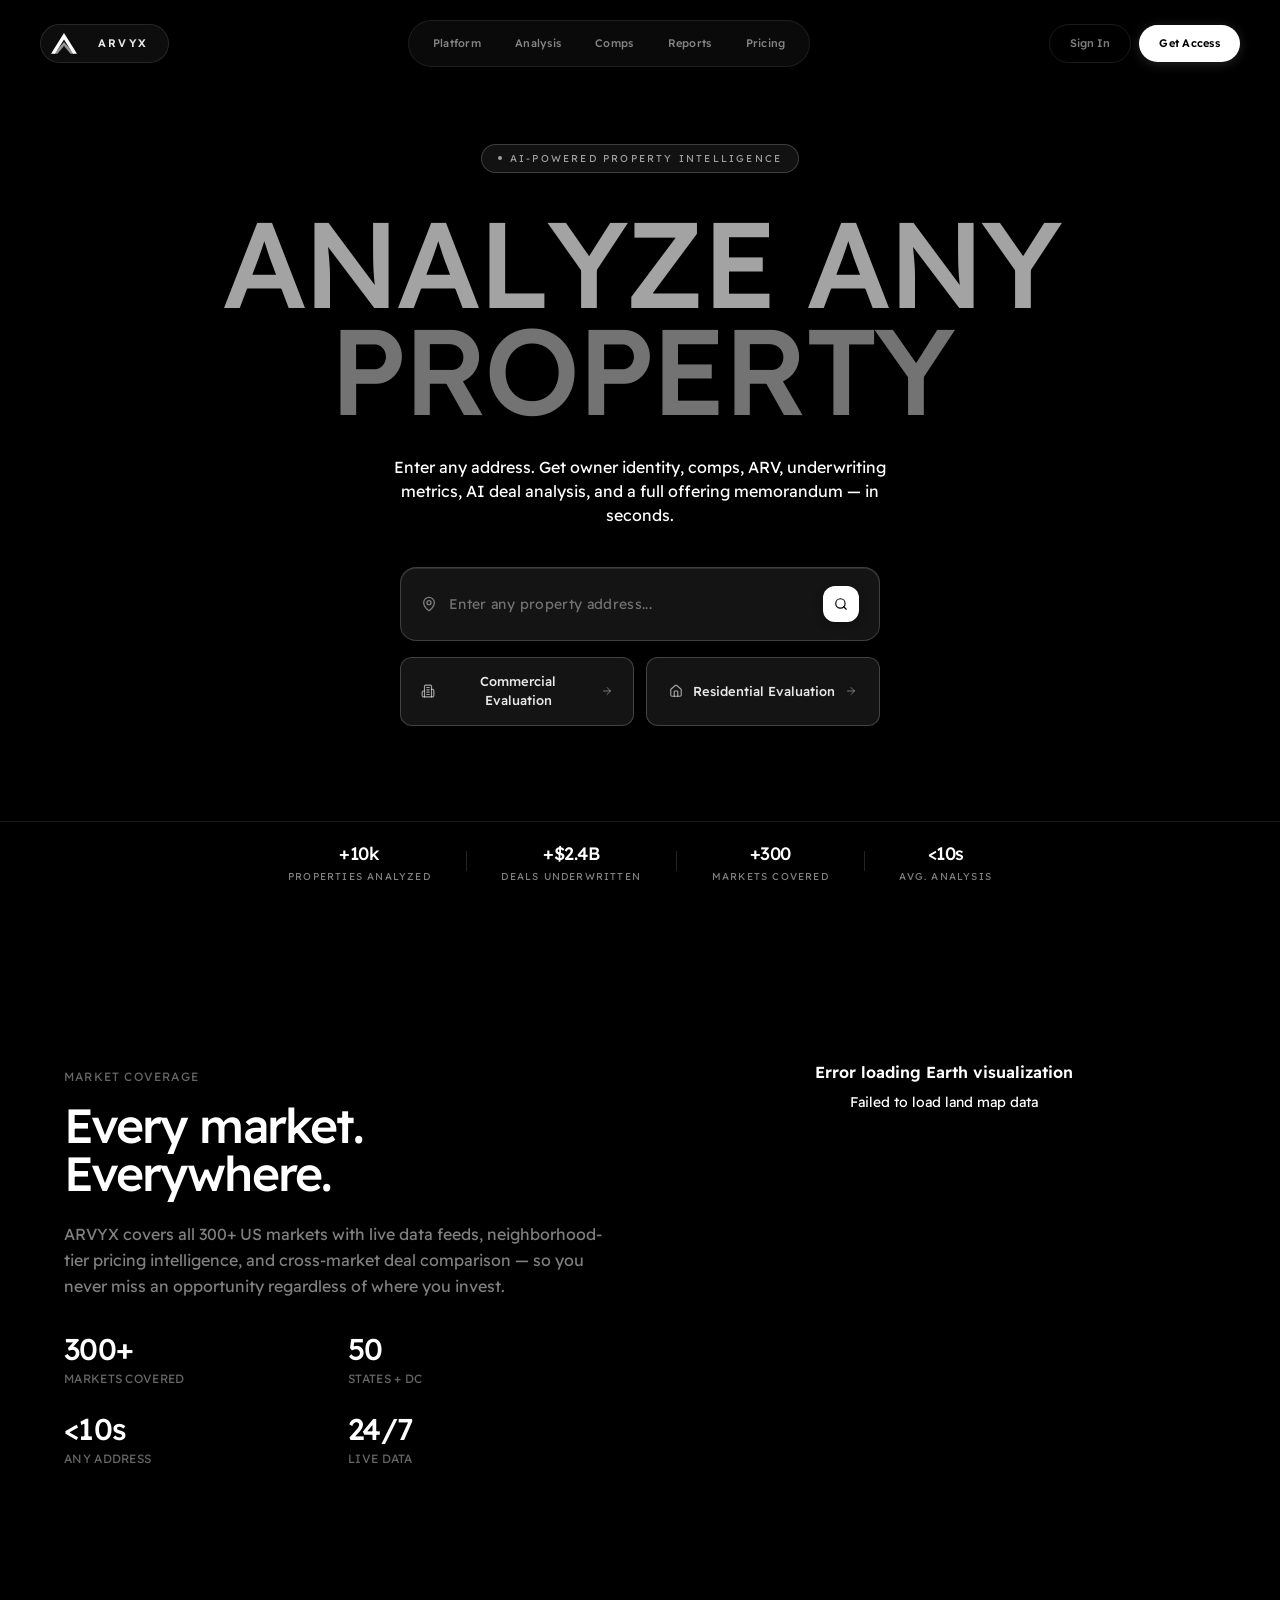
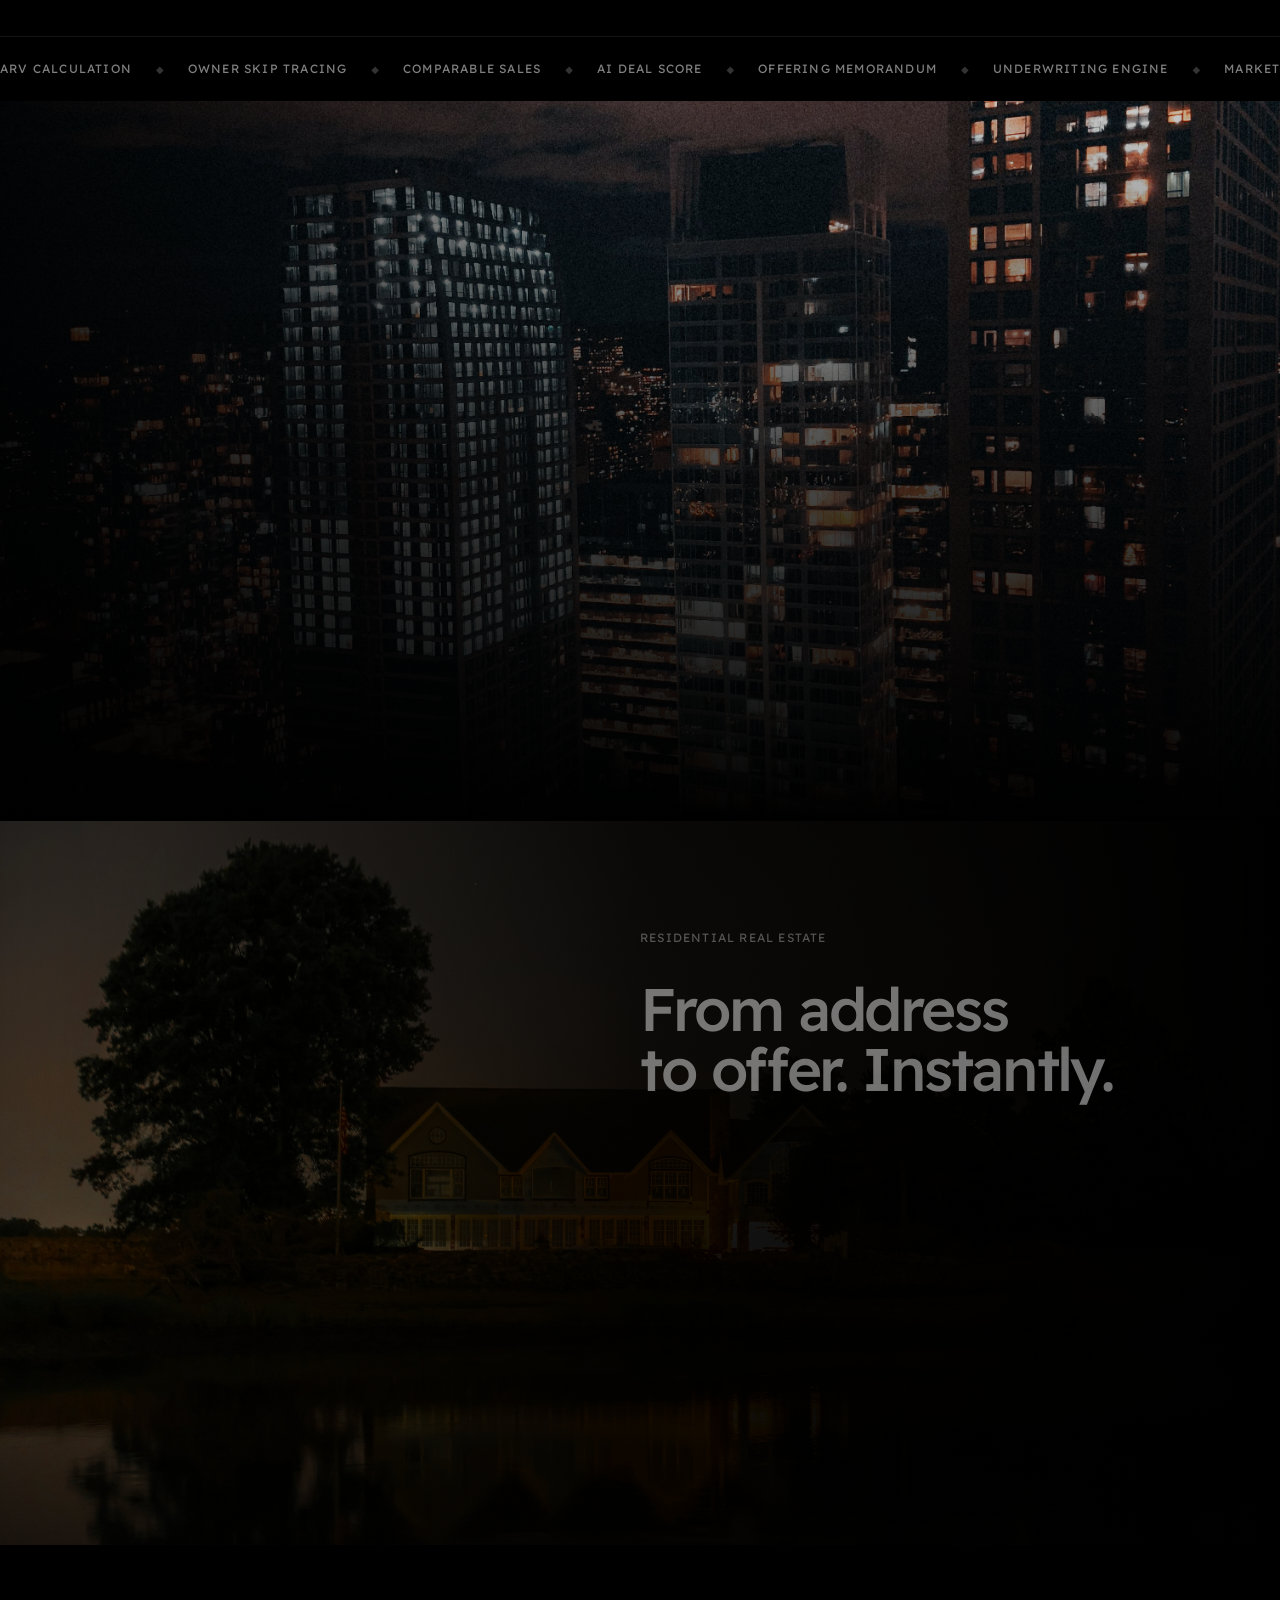
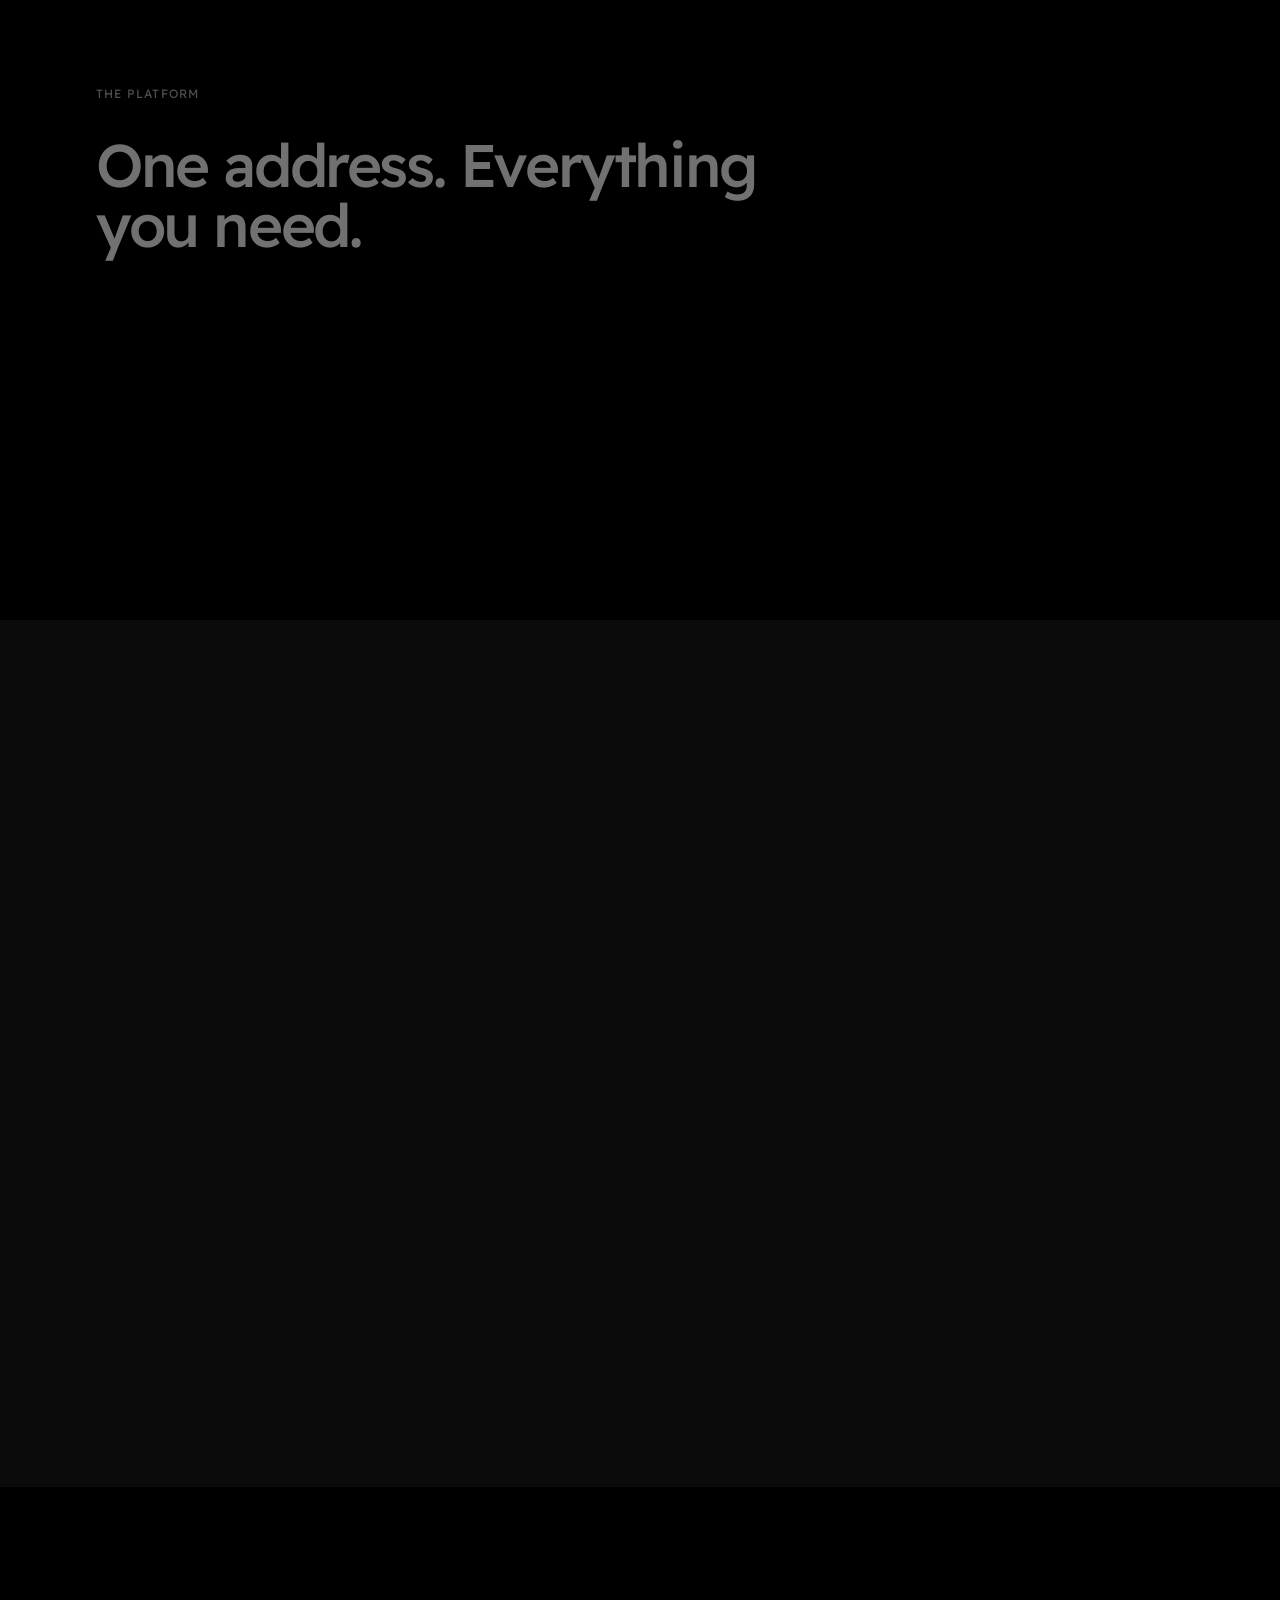
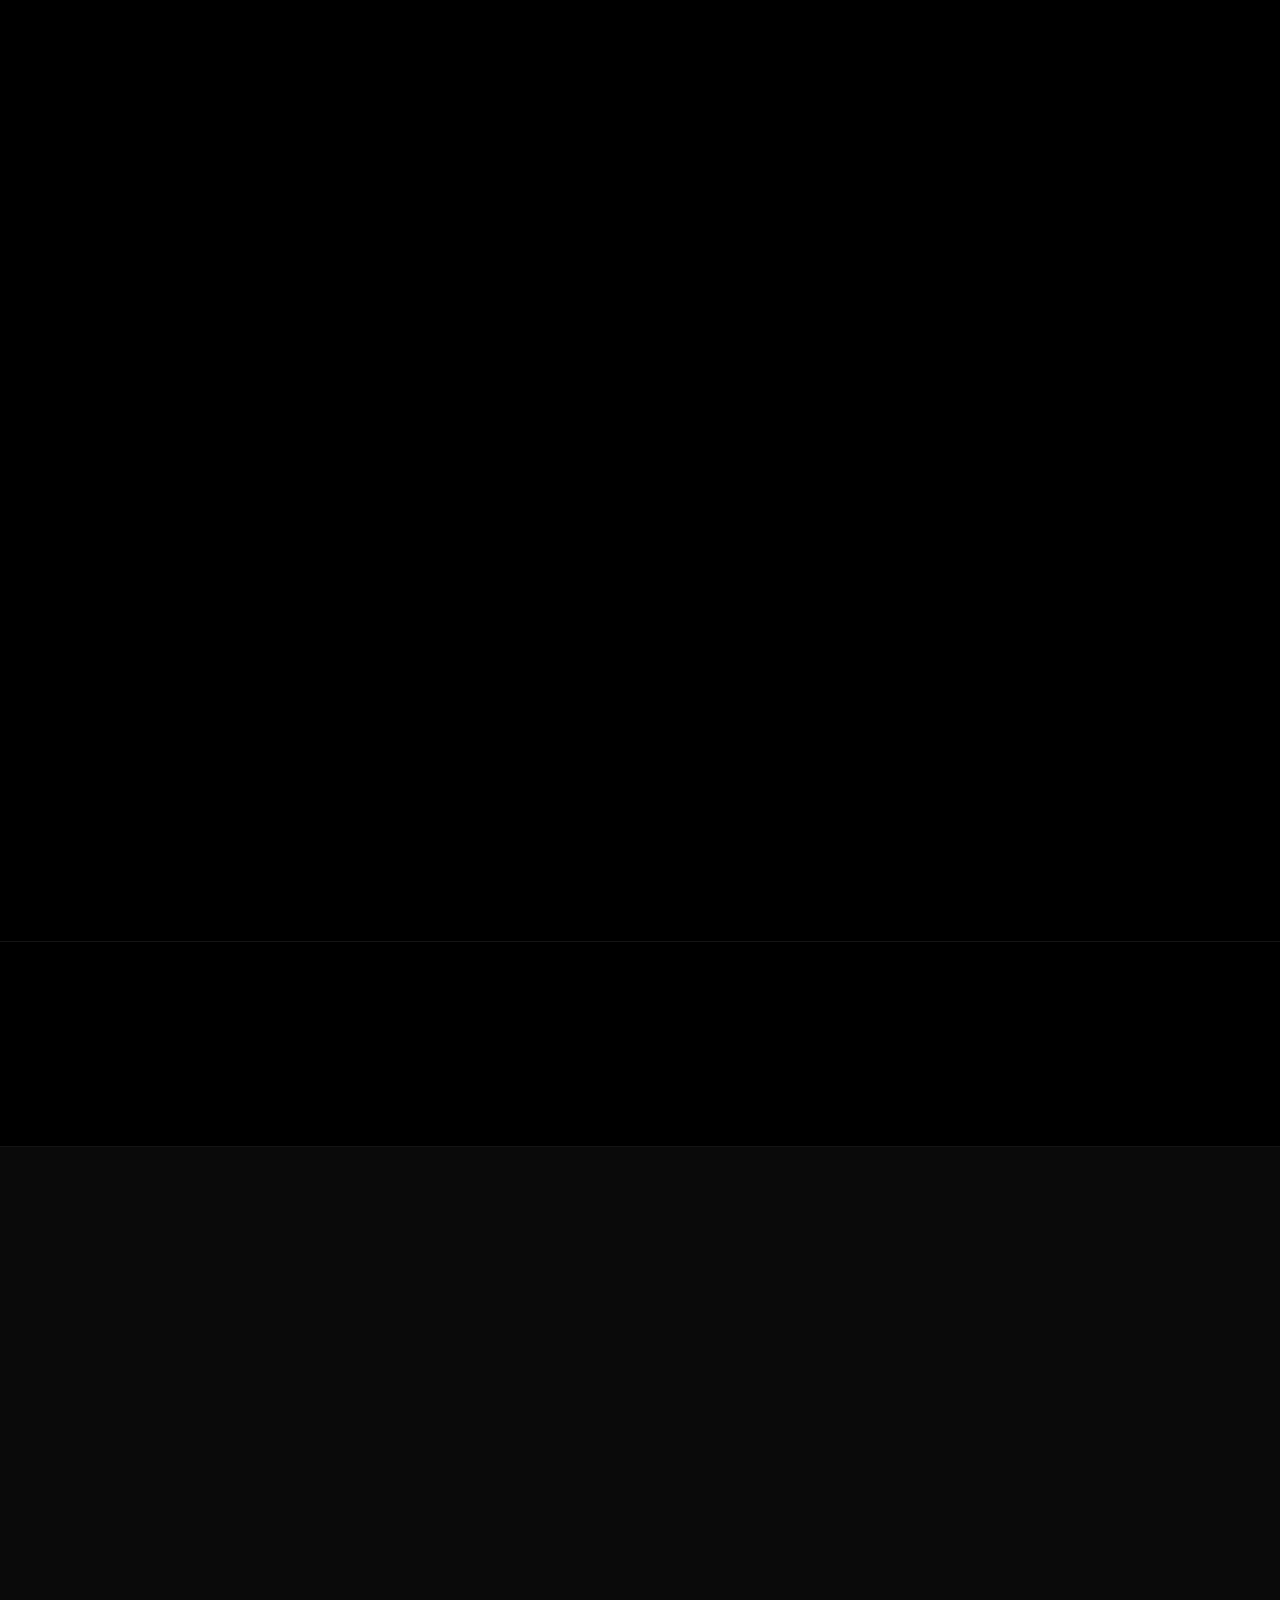
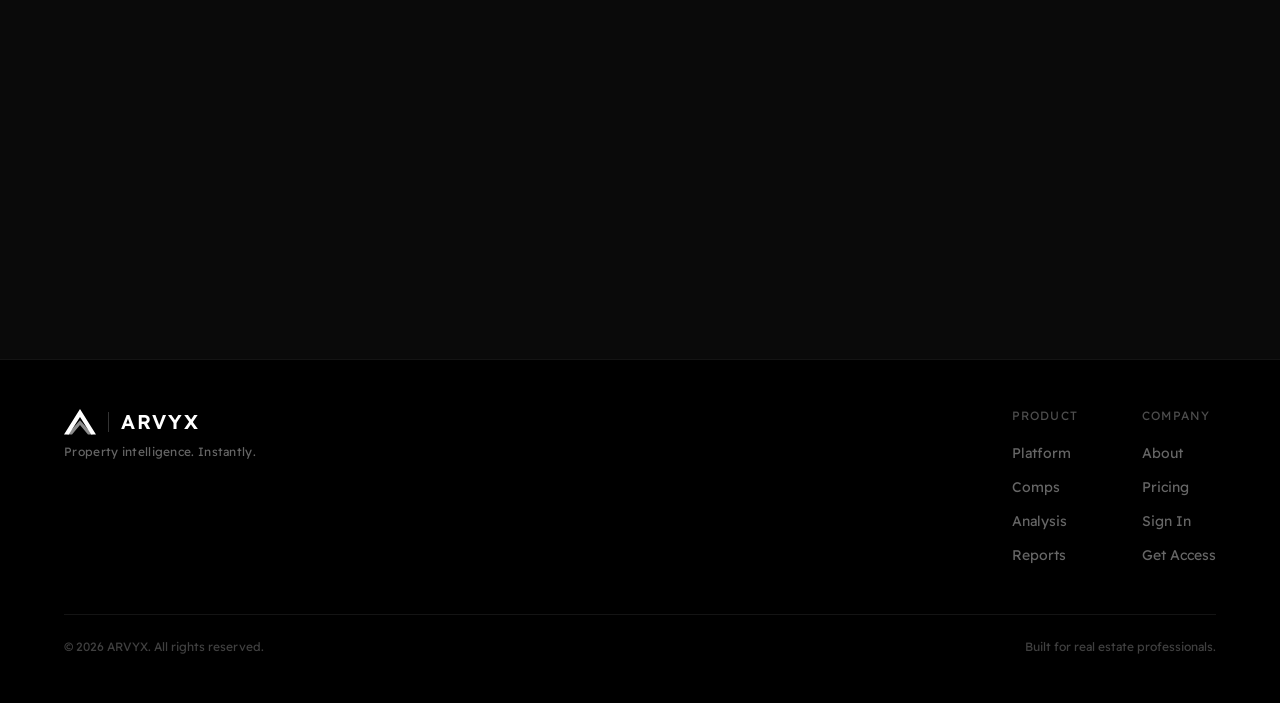
==== commit bcff0fb5: "Hero: wave-text animation on headline, lighten to neutral-400/500 - Add Text_03 wave component — eac" ====
--- a/index.html
+++ b/index.html
@@ -8,8 +8,8 @@
     <link rel="preconnect" href="https://fonts.googleapis.com" />
     <link rel="preconnect" href="https://fonts.gstatic.com" crossorigin />
     <link href="https://fonts.googleapis.com/css2?family=Readex+Pro:wght@300;400;500;600;700&display=swap" rel="stylesheet" />
-    <script type="module" crossorigin src="/assets/index-kXP0ppFg.js"></script>
-    <link rel="stylesheet" crossorigin href="/assets/index-BuC2OBrR.css">
+    <script type="module" crossorigin src="/assets/index-z4d91eGF.js"></script>
+    <link rel="stylesheet" crossorigin href="/assets/index-Cxwo9Q9v.css">
   </head>
   <body>
     <div id="root"></div>
--- a/assets/index-Cxwo9Q9v.css
+++ b/assets/index-Cxwo9Q9v.css
@@ -0,0 +1 @@
+*,:before,:after{--tw-border-spacing-x: 0;--tw-border-spacing-y: 0;--tw-translate-x: 0;--tw-translate-y: 0;--tw-rotate: 0;--tw-skew-x: 0;--tw-skew-y: 0;--tw-scale-x: 1;--tw-scale-y: 1;--tw-pan-x: ;--tw-pan-y: ;--tw-pinch-zoom: ;--tw-scroll-snap-strictness: proximity;--tw-gradient-from-position: ;--tw-gradient-via-position: ;--tw-gradient-to-position: ;--tw-ordinal: ;--tw-slashed-zero: ;--tw-numeric-figure: ;--tw-numeric-spacing: ;--tw-numeric-fraction: ;--tw-ring-inset: ;--tw-ring-offset-width: 0px;--tw-ring-offset-color: #fff;--tw-ring-color: rgb(59 130 246 / .5);--tw-ring-offset-shadow: 0 0 #0000;--tw-ring-shadow: 0 0 #0000;--tw-shadow: 0 0 #0000;--tw-shadow-colored: 0 0 #0000;--tw-blur: ;--tw-brightness: ;--tw-contrast: ;--tw-grayscale: ;--tw-hue-rotate: ;--tw-invert: ;--tw-saturate: ;--tw-sepia: ;--tw-drop-shadow: ;--tw-backdrop-blur: ;--tw-backdrop-brightness: ;--tw-backdrop-contrast: ;--tw-backdrop-grayscale: ;--tw-backdrop-hue-rotate: ;--tw-backdrop-invert: ;--tw-backdrop-opacity: ;--tw-backdrop-saturate: ;--tw-backdrop-sepia: ;--tw-contain-size: ;--tw-contain-layout: ;--tw-contain-paint: ;--tw-contain-style: }::backdrop{--tw-border-spacing-x: 0;--tw-border-spacing-y: 0;--tw-translate-x: 0;--tw-translate-y: 0;--tw-rotate: 0;--tw-skew-x: 0;--tw-skew-y: 0;--tw-scale-x: 1;--tw-scale-y: 1;--tw-pan-x: ;--tw-pan-y: ;--tw-pinch-zoom: ;--tw-scroll-snap-strictness: proximity;--tw-gradient-from-position: ;--tw-gradient-via-position: ;--tw-gradient-to-position: ;--tw-ordinal: ;--tw-slashed-zero: ;--tw-numeric-figure: ;--tw-numeric-spacing: ;--tw-numeric-fraction: ;--tw-ring-inset: ;--tw-ring-offset-width: 0px;--tw-ring-offset-color: #fff;--tw-ring-color: rgb(59 130 246 / .5);--tw-ring-offset-shadow: 0 0 #0000;--tw-ring-shadow: 0 0 #0000;--tw-shadow: 0 0 #0000;--tw-shadow-colored: 0 0 #0000;--tw-blur: ;--tw-brightness: ;--tw-contrast: ;--tw-grayscale: ;--tw-hue-rotate: ;--tw-invert: ;--tw-saturate: ;--tw-sepia: ;--tw-drop-shadow: ;--tw-backdrop-blur: ;--tw-backdrop-brightness: ;--tw-backdrop-contrast: ;--tw-backdrop-grayscale: ;--tw-backdrop-hue-rotate: ;--tw-backdrop-invert: ;--tw-backdrop-opacity: ;--tw-backdrop-saturate: ;--tw-backdrop-sepia: ;--tw-contain-size: ;--tw-contain-layout: ;--tw-contain-paint: ;--tw-contain-style: }*,:before,:after{box-sizing:border-box;border-width:0;border-style:solid;border-color:#e5e7eb}:before,:after{--tw-content: ""}html,:host{line-height:1.5;-webkit-text-size-adjust:100%;-moz-tab-size:4;-o-tab-size:4;tab-size:4;font-family:Readex Pro,system-ui,-apple-system,sans-serif;font-feature-settings:normal;font-variation-settings:normal;-webkit-tap-highlight-color:transparent}body{margin:0;line-height:inherit}hr{height:0;color:inherit;border-top-width:1px}abbr:where([title]){-webkit-text-decoration:underline dotted;text-decoration:underline dotted}h1,h2,h3,h4,h5,h6{font-size:inherit;font-weight:inherit}a{color:inherit;text-decoration:inherit}b,strong{font-weight:bolder}code,kbd,samp,pre{font-family:ui-monospace,SFMono-Regular,Menlo,Monaco,Consolas,Liberation Mono,Courier New,monospace;font-feature-settings:normal;font-variation-settings:normal;font-size:1em}small{font-size:80%}sub,sup{font-size:75%;line-height:0;position:relative;vertical-align:baseline}sub{bottom:-.25em}sup{top:-.5em}table{text-indent:0;border-color:inherit;border-collapse:collapse}button,input,optgroup,select,textarea{font-family:inherit;font-feature-settings:inherit;font-variation-settings:inherit;font-size:100%;font-weight:inherit;line-height:inherit;letter-spacing:inherit;color:inherit;margin:0;padding:0}button,select{text-transform:none}button,input:where([type=button]),input:where([type=reset]),input:where([type=submit]){-webkit-appearance:button;background-color:transparent;background-image:none}:-moz-focusring{outline:auto}:-moz-ui-invalid{box-shadow:none}progress{vertical-align:baseline}::-webkit-inner-spin-button,::-webkit-outer-spin-button{height:auto}[type=search]{-webkit-appearance:textfield;outline-offset:-2px}::-webkit-search-decoration{-webkit-appearance:none}::-webkit-file-upload-button{-webkit-appearance:button;font:inherit}summary{display:list-item}blockquote,dl,dd,h1,h2,h3,h4,h5,h6,hr,figure,p,pre{margin:0}fieldset{margin:0;padding:0}legend{padding:0}ol,ul,menu{list-style:none;margin:0;padding:0}dialog{padding:0}textarea{resize:vertical}input::-moz-placeholder,textarea::-moz-placeholder{opacity:1;color:#9ca3af}input::placeholder,textarea::placeholder{opacity:1;color:#9ca3af}button,[role=button]{cursor:pointer}:disabled{cursor:default}img,svg,video,canvas,audio,iframe,embed,object{display:block;vertical-align:middle}img,video{max-width:100%;height:auto}[hidden]:where(:not([hidden=until-found])){display:none}:root{--gradient-color: #ffffff;--sparkles-color: #ffffff;--background: oklch(.145 0 0);--foreground: oklch(.985 0 0);--card: oklch(.205 0 0);--card-foreground: oklch(.985 0 0);--popover: oklch(.205 0 0);--popover-foreground: oklch(.985 0 0);--primary: oklch(.922 0 0);--primary-foreground: oklch(.205 0 0);--secondary: oklch(.269 0 0);--secondary-foreground: oklch(.985 0 0);--muted: oklch(.269 0 0);--muted-foreground: oklch(.708 0 0);--accent: oklch(.269 0 0);--accent-foreground: oklch(.985 0 0);--destructive: oklch(.704 .191 22.216);--border: oklch(1 0 0 / 10%);--input: oklch(1 0 0 / 15%);--ring: oklch(.556 0 0);--chart-1: oklch(.488 .243 264.376);--chart-2: oklch(.696 .17 162.48);--chart-3: oklch(.769 .188 70.08);--chart-4: oklch(.627 .265 303.9);--chart-5: oklch(.645 .246 16.439);--sidebar: oklch(.205 0 0);--sidebar-foreground: oklch(.985 0 0);--sidebar-primary: oklch(.488 .243 264.376);--sidebar-primary-foreground: oklch(.985 0 0);--sidebar-accent: oklch(.269 0 0);--sidebar-accent-foreground: oklch(.985 0 0);--sidebar-border: oklch(1 0 0 / 10%);--sidebar-ring: oklch(.556 0 0);--radius: .625rem}.dark{--gradient-color: #ffffff;--sparkles-color: #ffffff;--background: oklch(.145 0 0);--foreground: oklch(.985 0 0);--card: oklch(.205 0 0);--card-foreground: oklch(.985 0 0);--popover: oklch(.205 0 0);--popover-foreground: oklch(.985 0 0);--primary: oklch(.922 0 0);--primary-foreground: oklch(.205 0 0);--secondary: oklch(.269 0 0);--secondary-foreground: oklch(.985 0 0);--muted: oklch(.269 0 0);--muted-foreground: oklch(.708 0 0);--accent: oklch(.269 0 0);--accent-foreground: oklch(.985 0 0);--destructive: oklch(.704 .191 22.216);--border: oklch(1 0 0 / 10%);--input: oklch(1 0 0 / 15%);--ring: oklch(.556 0 0);--chart-1: oklch(.488 .243 264.376);--chart-2: oklch(.696 .17 162.48);--chart-3: oklch(.769 .188 70.08);--chart-4: oklch(.627 .265 303.9);--chart-5: oklch(.645 .246 16.439);--sidebar: oklch(.205 0 0);--sidebar-foreground: oklch(.985 0 0);--sidebar-primary: oklch(.488 .243 264.376);--sidebar-primary-foreground: oklch(.985 0 0);--sidebar-accent: oklch(.269 0 0);--sidebar-accent-foreground: oklch(.985 0 0);--sidebar-border: oklch(1 0 0 / 10%);--sidebar-ring: oklch(.556 0 0)}*,*:before,*:after{-webkit-font-smoothing:antialiased;-moz-osx-font-smoothing:grayscale}html,body,#root{height:100%}body{background-color:#000;color:#fff;font-family:Readex Pro,system-ui,sans-serif}.container{width:100%}@media (min-width: 640px){.container{max-width:640px}}@media (min-width: 768px){.container{max-width:768px}}@media (min-width: 1024px){.container{max-width:1024px}}@media (min-width: 1280px){.container{max-width:1280px}}@media (min-width: 1536px){.container{max-width:1536px}}.hero-title{letter-spacing:-.04em;line-height:.9}.pointer-events-none{pointer-events:none}.visible{visibility:visible}.fixed{position:fixed}.absolute{position:absolute}.relative{position:relative}.inset-0{top:0;right:0;bottom:0;left:0}.bottom-0{bottom:0}.bottom-4{bottom:1rem}.left-0{left:0}.left-0\.5{left:.125rem}.left-4{left:1rem}.right-0{right:0}.top-0{top:0}.top-0\.5{top:.125rem}.z-10{z-index:10}.z-40{z-index:40}.z-50{z-index:50}.z-\[60\]{z-index:60}.mx-auto{margin-left:auto;margin-right:auto}.mb-1{margin-bottom:.25rem}.mb-10{margin-bottom:2.5rem}.mb-16{margin-bottom:4rem}.mb-2{margin-bottom:.5rem}.mb-4{margin-bottom:1rem}.mb-6{margin-bottom:1.5rem}.mb-7{margin-bottom:1.75rem}.mb-8{margin-bottom:2rem}.mb-9{margin-bottom:2.25rem}.ml-1{margin-left:.25rem}.ml-1\.5{margin-left:.375rem}.ml-auto{margin-left:auto}.mt-0\.5{margin-top:.125rem}.mt-1{margin-top:.25rem}.mt-12{margin-top:3rem}.mt-2{margin-top:.5rem}.block{display:block}.inline-block{display:inline-block}.flex{display:flex}.inline-flex{display:inline-flex}.grid{display:grid}.hidden{display:none}.aspect-square{aspect-ratio:1 / 1}.h-1{height:.25rem}.h-3{height:.75rem}.h-3\.5{height:.875rem}.h-4{height:1rem}.h-5{height:1.25rem}.h-6{height:1.5rem}.h-9{height:2.25rem}.h-auto{height:auto}.h-full{height:100%}.h-screen{height:100vh}.min-h-\[80vh\]{min-height:80vh}.w-1{width:.25rem}.w-12{width:3rem}.w-3{width:.75rem}.w-3\.5{width:.875rem}.w-4{width:1rem}.w-5{width:1.25rem}.w-6{width:1.5rem}.w-9{width:2.25rem}.w-full{width:100%}.w-px{width:1px}.min-w-0{min-width:0px}.max-w-2xl{max-width:42rem}.max-w-3xl{max-width:48rem}.max-w-5xl{max-width:64rem}.max-w-7xl{max-width:80rem}.max-w-\[30rem\]{max-width:30rem}.max-w-\[32rem\]{max-width:32rem}.max-w-\[480px\]{max-width:480px}.max-w-md{max-width:28rem}.max-w-xl{max-width:36rem}.flex-1{flex:1 1 0%}.shrink-0{flex-shrink:0}.translate-x-0{--tw-translate-x: 0px;transform:translate(var(--tw-translate-x),var(--tw-translate-y)) rotate(var(--tw-rotate)) skew(var(--tw-skew-x)) skewY(var(--tw-skew-y)) scaleX(var(--tw-scale-x)) scaleY(var(--tw-scale-y))}.translate-x-6{--tw-translate-x: 1.5rem;transform:translate(var(--tw-translate-x),var(--tw-translate-y)) rotate(var(--tw-rotate)) skew(var(--tw-skew-x)) skewY(var(--tw-skew-y)) scaleX(var(--tw-scale-x)) scaleY(var(--tw-scale-y))}@keyframes spin{to{transform:rotate(360deg)}}.animate-spin{animation:spin 1s linear infinite}.cursor-default{cursor:default}.select-none{-webkit-user-select:none;-moz-user-select:none;user-select:none}.resize{resize:both}.grid-cols-2{grid-template-columns:repeat(2,minmax(0,1fr))}.flex-col{flex-direction:column}.flex-wrap{flex-wrap:wrap}.items-start{align-items:flex-start}.items-end{align-items:flex-end}.items-center{align-items:center}.justify-center{justify-content:center}.justify-between{justify-content:space-between}.gap-0\.5{gap:.125rem}.gap-12{gap:3rem}.gap-16{gap:4rem}.gap-2{gap:.5rem}.gap-2\.5{gap:.625rem}.gap-3{gap:.75rem}.gap-4{gap:1rem}.gap-6{gap:1.5rem}.gap-8{gap:2rem}.space-y-1>:not([hidden])~:not([hidden]){--tw-space-y-reverse: 0;margin-top:calc(.25rem * calc(1 - var(--tw-space-y-reverse)));margin-bottom:calc(.25rem * var(--tw-space-y-reverse))}.space-y-2\.5>:not([hidden])~:not([hidden]){--tw-space-y-reverse: 0;margin-top:calc(.625rem * calc(1 - var(--tw-space-y-reverse)));margin-bottom:calc(.625rem * var(--tw-space-y-reverse))}.space-y-3>:not([hidden])~:not([hidden]){--tw-space-y-reverse: 0;margin-top:calc(.75rem * calc(1 - var(--tw-space-y-reverse)));margin-bottom:calc(.75rem * var(--tw-space-y-reverse))}.overflow-hidden{overflow:hidden}.whitespace-nowrap{white-space:nowrap}.rounded-2xl{border-radius:1rem}.rounded-3xl{border-radius:1.5rem}.rounded-full{border-radius:9999px}.rounded-md{border-radius:.375rem}.rounded-xl{border-radius:.75rem}.border{border-width:1px}.border-2{border-width:2px}.border-b{border-bottom-width:1px}.border-t{border-top-width:1px}.border-none{border-style:none}.border-white\/10{border-color:#ffffff1a}.border-white\/15{border-color:#ffffff26}.border-white\/20{border-color:#fff3}.border-white\/\[0\.08\]{border-color:#ffffff14}.border-white\/\[0\.18\]{border-color:#ffffff2e}.border-white\/\[0\.1\]{border-color:#ffffff1a}.border-white\/\[0\.2\]{border-color:#fff3}.border-t-white\/60{border-top-color:#fff9}.bg-black{--tw-bg-opacity: 1;background-color:rgb(0 0 0 / var(--tw-bg-opacity, 1))}.bg-black\/35{background-color:#00000059}.bg-neutral-800{--tw-bg-opacity: 1;background-color:rgb(38 38 38 / var(--tw-bg-opacity, 1))}.bg-neutral-900{--tw-bg-opacity: 1;background-color:rgb(23 23 23 / var(--tw-bg-opacity, 1))}.bg-neutral-900\/80{background-color:#171717cc}.bg-neutral-950{--tw-bg-opacity: 1;background-color:rgb(10 10 10 / var(--tw-bg-opacity, 1))}.bg-transparent{background-color:transparent}.bg-white{--tw-bg-opacity: 1;background-color:rgb(255 255 255 / var(--tw-bg-opacity, 1))}.bg-white\/20{background-color:#fff3}.bg-white\/5{background-color:#ffffff0d}.bg-white\/60{background-color:#fff9}.bg-white\/\[0\.04\]{background-color:#ffffff0a}.bg-white\/\[0\.05\]{background-color:#ffffff0d}.bg-white\/\[0\.07\]{background-color:#ffffff12}.bg-white\/\[0\.08\]{background-color:#ffffff14}.bg-white\/\[0\.14\]{background-color:#ffffff24}.bg-gradient-to-b{background-image:linear-gradient(to bottom,var(--tw-gradient-stops))}.bg-gradient-to-l{background-image:linear-gradient(to left,var(--tw-gradient-stops))}.bg-gradient-to-r{background-image:linear-gradient(to right,var(--tw-gradient-stops))}.bg-gradient-to-t{background-image:linear-gradient(to top,var(--tw-gradient-stops))}.from-black{--tw-gradient-from: #000 var(--tw-gradient-from-position);--tw-gradient-to: rgb(0 0 0 / 0) var(--tw-gradient-to-position);--tw-gradient-stops: var(--tw-gradient-from), var(--tw-gradient-to)}.from-black\/40{--tw-gradient-from: rgb(0 0 0 / .4) var(--tw-gradient-from-position);--tw-gradient-to: rgb(0 0 0 / 0) var(--tw-gradient-to-position);--tw-gradient-stops: var(--tw-gradient-from), var(--tw-gradient-to)}.from-black\/50{--tw-gradient-from: rgb(0 0 0 / .5) var(--tw-gradient-from-position);--tw-gradient-to: rgb(0 0 0 / 0) var(--tw-gradient-to-position);--tw-gradient-stops: var(--tw-gradient-from), var(--tw-gradient-to)}.from-black\/80{--tw-gradient-from: rgb(0 0 0 / .8) var(--tw-gradient-from-position);--tw-gradient-to: rgb(0 0 0 / 0) var(--tw-gradient-to-position);--tw-gradient-stops: var(--tw-gradient-from), var(--tw-gradient-to)}.via-black\/30{--tw-gradient-to: rgb(0 0 0 / 0) var(--tw-gradient-to-position);--tw-gradient-stops: var(--tw-gradient-from), rgb(0 0 0 / .3) var(--tw-gradient-via-position), var(--tw-gradient-to)}.via-black\/5{--tw-gradient-to: rgb(0 0 0 / 0) var(--tw-gradient-to-position);--tw-gradient-stops: var(--tw-gradient-from), rgb(0 0 0 / .05) var(--tw-gradient-via-position), var(--tw-gradient-to)}.via-black\/70{--tw-gradient-to: rgb(0 0 0 / 0) var(--tw-gradient-to-position);--tw-gradient-stops: var(--tw-gradient-from), rgb(0 0 0 / .7) var(--tw-gradient-via-position), var(--tw-gradient-to)}.via-black\/80{--tw-gradient-to: rgb(0 0 0 / 0) var(--tw-gradient-to-position);--tw-gradient-stops: var(--tw-gradient-from), rgb(0 0 0 / .8) var(--tw-gradient-via-position), var(--tw-gradient-to)}.via-transparent{--tw-gradient-to: rgb(0 0 0 / 0) var(--tw-gradient-to-position);--tw-gradient-stops: var(--tw-gradient-from), transparent var(--tw-gradient-via-position), var(--tw-gradient-to)}.to-black\/20{--tw-gradient-to: rgb(0 0 0 / .2) var(--tw-gradient-to-position)}.to-black\/60{--tw-gradient-to: rgb(0 0 0 / .6) var(--tw-gradient-to-position)}.to-black\/80{--tw-gradient-to: rgb(0 0 0 / .8) var(--tw-gradient-to-position)}.to-transparent{--tw-gradient-to: transparent var(--tw-gradient-to-position)}.bg-cover{background-size:cover}.bg-center{background-position:center}.object-cover{-o-object-fit:cover;object-fit:cover}.p-12{padding:3rem}.p-2\.5{padding:.625rem}.p-8{padding:2rem}.px-2{padding-left:.5rem;padding-right:.5rem}.px-3{padding-left:.75rem;padding-right:.75rem}.px-4{padding-left:1rem;padding-right:1rem}.px-5{padding-left:1.25rem;padding-right:1.25rem}.px-6{padding-left:1.5rem;padding-right:1.5rem}.px-8{padding-left:2rem;padding-right:2rem}.py-1{padding-top:.25rem;padding-bottom:.25rem}.py-1\.5{padding-top:.375rem;padding-bottom:.375rem}.py-12{padding-top:3rem;padding-bottom:3rem}.py-16{padding-top:4rem;padding-bottom:4rem}.py-2{padding-top:.5rem;padding-bottom:.5rem}.py-2\.5{padding-top:.625rem;padding-bottom:.625rem}.py-24{padding-top:6rem;padding-bottom:6rem}.py-3{padding-top:.75rem;padding-bottom:.75rem}.py-3\.5{padding-top:.875rem;padding-bottom:.875rem}.py-4{padding-top:1rem;padding-bottom:1rem}.py-6{padding-top:1.5rem;padding-bottom:1.5rem}.pb-12{padding-bottom:3rem}.pb-20{padding-bottom:5rem}.pb-28{padding-bottom:7rem}.pl-2\.5{padding-left:.625rem}.pr-5{padding-right:1.25rem}.pt-20{padding-top:5rem}.pt-28{padding-top:7rem}.pt-40{padding-top:10rem}.pt-5{padding-top:1.25rem}.pt-6{padding-top:1.5rem}.text-center{text-align:center}.text-3xl{font-size:1.875rem;line-height:2.25rem}.text-4xl{font-size:2.25rem;line-height:2.5rem}.text-5xl{font-size:3rem;line-height:1}.text-6xl{font-size:3.75rem;line-height:1}.text-\[0\.9375rem\]{font-size:.9375rem}.text-\[10px\]{font-size:10px}.text-\[11px\]{font-size:11px}.text-\[13px\]{font-size:13px}.text-\[9px\]{font-size:9px}.text-base{font-size:1rem;line-height:1.5rem}.text-lg{font-size:1.125rem;line-height:1.75rem}.text-sm{font-size:.875rem;line-height:1.25rem}.text-xl{font-size:1.25rem;line-height:1.75rem}.text-xs{font-size:.75rem;line-height:1rem}.font-light{font-weight:300}.font-medium{font-weight:500}.font-semibold{font-weight:600}.uppercase{text-transform:uppercase}.leading-\[0\.88\]{line-height:.88}.leading-none{line-height:1}.leading-relaxed{line-height:1.625}.tracking-\[-0\.03em\]{letter-spacing:-.03em}.tracking-\[0\.12em\]{letter-spacing:.12em}.tracking-\[0\.22em\]{letter-spacing:.22em}.tracking-\[0\.2em\]{letter-spacing:.2em}.tracking-tight{letter-spacing:-.025em}.tracking-wide{letter-spacing:.025em}.tracking-widest{letter-spacing:.1em}.text-black{--tw-text-opacity: 1;color:rgb(0 0 0 / var(--tw-text-opacity, 1))}.text-black\/50{color:#00000080}.text-black\/60{color:#0009}.text-black\/70{color:#000000b3}.text-neutral-400{--tw-text-opacity: 1;color:rgb(163 163 163 / var(--tw-text-opacity, 1))}.text-neutral-500{--tw-text-opacity: 1;color:rgb(115 115 115 / var(--tw-text-opacity, 1))}.text-white{--tw-text-opacity: 1;color:rgb(255 255 255 / var(--tw-text-opacity, 1))}.text-white\/10{color:#ffffff1a}.text-white\/20{color:#fff3}.text-white\/25{color:#ffffff40}.text-white\/30{color:#ffffff4d}.text-white\/40{color:#fff6}.text-white\/45{color:#ffffff73}.text-white\/50{color:#ffffff80}.text-white\/60{color:#fff9}.text-white\/70{color:#ffffffb3}.text-white\/90{color:#ffffffe6}.placeholder-white\/30::-moz-placeholder{color:#ffffff4d}.placeholder-white\/30::placeholder{color:#ffffff4d}.shadow-\[0_2px_10px_rgba\(0\,0\,0\,0\.3\)\]{--tw-shadow: 0 2px 10px rgba(0,0,0,.3);--tw-shadow-colored: 0 2px 10px var(--tw-shadow-color);box-shadow:var(--tw-ring-offset-shadow, 0 0 #0000),var(--tw-ring-shadow, 0 0 #0000),var(--tw-shadow)}.shadow-\[0_2px_12px_rgba\(255\,255\,255\,0\.15\)\]{--tw-shadow: 0 2px 12px rgba(255,255,255,.15);--tw-shadow-colored: 0 2px 12px var(--tw-shadow-color);box-shadow:var(--tw-ring-offset-shadow, 0 0 #0000),var(--tw-ring-shadow, 0 0 #0000),var(--tw-shadow)}.shadow-\[0_4px_32px_rgba\(0\,0\,0\,0\.5\)\,inset_0_1px_0_rgba\(255\,255\,255\,0\.1\)\]{--tw-shadow: 0 4px 32px rgba(0,0,0,.5),inset 0 1px 0 rgba(255,255,255,.1);--tw-shadow-colored: 0 4px 32px var(--tw-shadow-color), inset 0 1px 0 var(--tw-shadow-color);box-shadow:var(--tw-ring-offset-shadow, 0 0 #0000),var(--tw-ring-shadow, 0 0 #0000),var(--tw-shadow)}.outline-none{outline:2px solid transparent;outline-offset:2px}.backdrop-blur{--tw-backdrop-blur: blur(8px);-webkit-backdrop-filter:var(--tw-backdrop-blur) var(--tw-backdrop-brightness) var(--tw-backdrop-contrast) var(--tw-backdrop-grayscale) var(--tw-backdrop-hue-rotate) var(--tw-backdrop-invert) var(--tw-backdrop-opacity) var(--tw-backdrop-saturate) var(--tw-backdrop-sepia);backdrop-filter:var(--tw-backdrop-blur) var(--tw-backdrop-brightness) var(--tw-backdrop-contrast) var(--tw-backdrop-grayscale) var(--tw-backdrop-hue-rotate) var(--tw-backdrop-invert) var(--tw-backdrop-opacity) var(--tw-backdrop-saturate) var(--tw-backdrop-sepia)}.backdrop-blur-2xl{--tw-backdrop-blur: blur(40px);-webkit-backdrop-filter:var(--tw-backdrop-blur) var(--tw-backdrop-brightness) var(--tw-backdrop-contrast) var(--tw-backdrop-grayscale) var(--tw-backdrop-hue-rotate) var(--tw-backdrop-invert) var(--tw-backdrop-opacity) var(--tw-backdrop-saturate) var(--tw-backdrop-sepia);backdrop-filter:var(--tw-backdrop-blur) var(--tw-backdrop-brightness) var(--tw-backdrop-contrast) var(--tw-backdrop-grayscale) var(--tw-backdrop-hue-rotate) var(--tw-backdrop-invert) var(--tw-backdrop-opacity) var(--tw-backdrop-saturate) var(--tw-backdrop-sepia)}.backdrop-blur-md{--tw-backdrop-blur: blur(12px);-webkit-backdrop-filter:var(--tw-backdrop-blur) var(--tw-backdrop-brightness) var(--tw-backdrop-contrast) var(--tw-backdrop-grayscale) var(--tw-backdrop-hue-rotate) var(--tw-backdrop-invert) var(--tw-backdrop-opacity) var(--tw-backdrop-saturate) var(--tw-backdrop-sepia);backdrop-filter:var(--tw-backdrop-blur) var(--tw-backdrop-brightness) var(--tw-backdrop-contrast) var(--tw-backdrop-grayscale) var(--tw-backdrop-hue-rotate) var(--tw-backdrop-invert) var(--tw-backdrop-opacity) var(--tw-backdrop-saturate) var(--tw-backdrop-sepia)}.backdrop-blur-xl{--tw-backdrop-blur: blur(24px);-webkit-backdrop-filter:var(--tw-backdrop-blur) var(--tw-backdrop-brightness) var(--tw-backdrop-contrast) var(--tw-backdrop-grayscale) var(--tw-backdrop-hue-rotate) var(--tw-backdrop-invert) var(--tw-backdrop-opacity) var(--tw-backdrop-saturate) var(--tw-backdrop-sepia);backdrop-filter:var(--tw-backdrop-blur) var(--tw-backdrop-brightness) var(--tw-backdrop-contrast) var(--tw-backdrop-grayscale) var(--tw-backdrop-hue-rotate) var(--tw-backdrop-invert) var(--tw-backdrop-opacity) var(--tw-backdrop-saturate) var(--tw-backdrop-sepia)}.transition{transition-property:color,background-color,border-color,text-decoration-color,fill,stroke,opacity,box-shadow,transform,filter,backdrop-filter;transition-timing-function:cubic-bezier(.4,0,.2,1);transition-duration:.15s}.transition-all{transition-property:all;transition-timing-function:cubic-bezier(.4,0,.2,1);transition-duration:.15s}.transition-colors{transition-property:color,background-color,border-color,text-decoration-color,fill,stroke;transition-timing-function:cubic-bezier(.4,0,.2,1);transition-duration:.15s}.transition-transform{transition-property:transform;transition-timing-function:cubic-bezier(.4,0,.2,1);transition-duration:.15s}.duration-200{transition-duration:.2s}.duration-300{transition-duration:.3s}@keyframes marquee{0%{transform:translate(0)}to{transform:translate(-50%)}}.animate-marquee{animation:marquee 30s linear infinite;will-change:transform}.placeholder\:text-white\/40::-moz-placeholder{color:#fff6}.placeholder\:text-white\/40::placeholder{color:#fff6}.focus-within\:border-white\/\[0\.3\]:focus-within{border-color:#ffffff4d}.focus-within\:bg-white\/\[0\.1\]:focus-within{background-color:#ffffff1a}.hover\:border-white\/20:hover{border-color:#fff3}.hover\:border-white\/\[0\.16\]:hover{border-color:#ffffff29}.hover\:border-white\/\[0\.18\]:hover{border-color:#ffffff2e}.hover\:border-white\/\[0\.26\]:hover{border-color:#ffffff42}.hover\:border-white\/\[0\.32\]:hover{border-color:#ffffff52}.hover\:bg-neutral-200:hover{--tw-bg-opacity: 1;background-color:rgb(229 229 229 / var(--tw-bg-opacity, 1))}.hover\:bg-neutral-800:hover{--tw-bg-opacity: 1;background-color:rgb(38 38 38 / var(--tw-bg-opacity, 1))}.hover\:bg-white\/90:hover{background-color:#ffffffe6}.hover\:bg-white\/\[0\.05\]:hover{background-color:#ffffff0d}.hover\:bg-white\/\[0\.07\]:hover{background-color:#ffffff12}.hover\:bg-white\/\[0\.09\]:hover{background-color:#ffffff17}.hover\:bg-white\/\[0\.12\]:hover{background-color:#ffffff1f}.hover\:bg-white\/\[0\.16\]:hover{background-color:#ffffff29}.hover\:bg-white\/\[0\.1\]:hover{background-color:#ffffff1a}.hover\:text-neutral-500:hover{--tw-text-opacity: 1;color:rgb(115 115 115 / var(--tw-text-opacity, 1))}.hover\:text-white:hover{--tw-text-opacity: 1;color:rgb(255 255 255 / var(--tw-text-opacity, 1))}.hover\:text-white\/90:hover{color:#ffffffe6}.hover\:shadow-\[0_0_20px_rgba\(255\,255\,255\,0\.22\)\]:hover{--tw-shadow: 0 0 20px rgba(255,255,255,.22);--tw-shadow-colored: 0 0 20px var(--tw-shadow-color);box-shadow:var(--tw-ring-offset-shadow, 0 0 #0000),var(--tw-ring-shadow, 0 0 #0000),var(--tw-shadow)}.focus\:border-white\/40:focus{border-color:#fff6}.focus\:outline-none:focus{outline:2px solid transparent;outline-offset:2px}.active\:scale-\[0\.94\]:active{--tw-scale-x: .94;--tw-scale-y: .94;transform:translate(var(--tw-translate-x),var(--tw-translate-y)) rotate(var(--tw-rotate)) skew(var(--tw-skew-x)) skewY(var(--tw-skew-y)) scaleX(var(--tw-scale-x)) scaleY(var(--tw-scale-y))}.active\:scale-\[0\.97\]:active{--tw-scale-x: .97;--tw-scale-y: .97;transform:translate(var(--tw-translate-x),var(--tw-translate-y)) rotate(var(--tw-rotate)) skew(var(--tw-skew-x)) skewY(var(--tw-skew-y)) scaleX(var(--tw-scale-x)) scaleY(var(--tw-scale-y))}.group:focus-within .group-focus-within\:text-white\/65{color:#ffffffa6}.group:hover .group-hover\:translate-x-0\.5{--tw-translate-x: .125rem;transform:translate(var(--tw-translate-x),var(--tw-translate-y)) rotate(var(--tw-rotate)) skew(var(--tw-skew-x)) skewY(var(--tw-skew-y)) scaleX(var(--tw-scale-x)) scaleY(var(--tw-scale-y))}.group:hover .group-hover\:text-white{--tw-text-opacity: 1;color:rgb(255 255 255 / var(--tw-text-opacity, 1))}.group:hover .group-hover\:text-white\/70{color:#ffffffb3}.group:hover .group-hover\:text-white\/80{color:#fffc}@media (min-width: 640px){.sm\:block{display:block}.sm\:flex-row{flex-direction:row}.sm\:px-10{padding-left:2.5rem;padding-right:2.5rem}.sm\:px-6{padding-left:1.5rem;padding-right:1.5rem}}@media (min-width: 768px){.md\:mb-10{margin-bottom:2.5rem}.md\:mb-8{margin-bottom:2rem}.md\:mb-9{margin-bottom:2.25rem}.md\:flex{display:flex}.md\:hidden{display:none}.md\:grid-cols-2{grid-template-columns:repeat(2,minmax(0,1fr))}.md\:grid-cols-3{grid-template-columns:repeat(3,minmax(0,1fr))}.md\:flex-row{flex-direction:row}.md\:p-20{padding:5rem}.md\:px-10{padding-left:2.5rem;padding-right:2.5rem}.md\:px-16{padding-left:4rem;padding-right:4rem}.md\:py-32{padding-top:8rem;padding-bottom:8rem}.md\:py-36{padding-top:9rem;padding-bottom:9rem}.md\:py-\[1\.125rem\]{padding-top:1.125rem;padding-bottom:1.125rem}.md\:pb-28{padding-bottom:7rem}.md\:text-left{text-align:left}.md\:text-5xl{font-size:3rem;line-height:1}.md\:text-6xl{font-size:3.75rem;line-height:1}.md\:text-\[10px\]{font-size:10px}.md\:text-base{font-size:1rem;line-height:1.5rem}.md\:text-lg{font-size:1.125rem;line-height:1.75rem}}@media (min-width: 1024px){.lg\:grid-cols-3{grid-template-columns:repeat(3,minmax(0,1fr))}.lg\:px-24{padding-left:6rem;padding-right:6rem}}
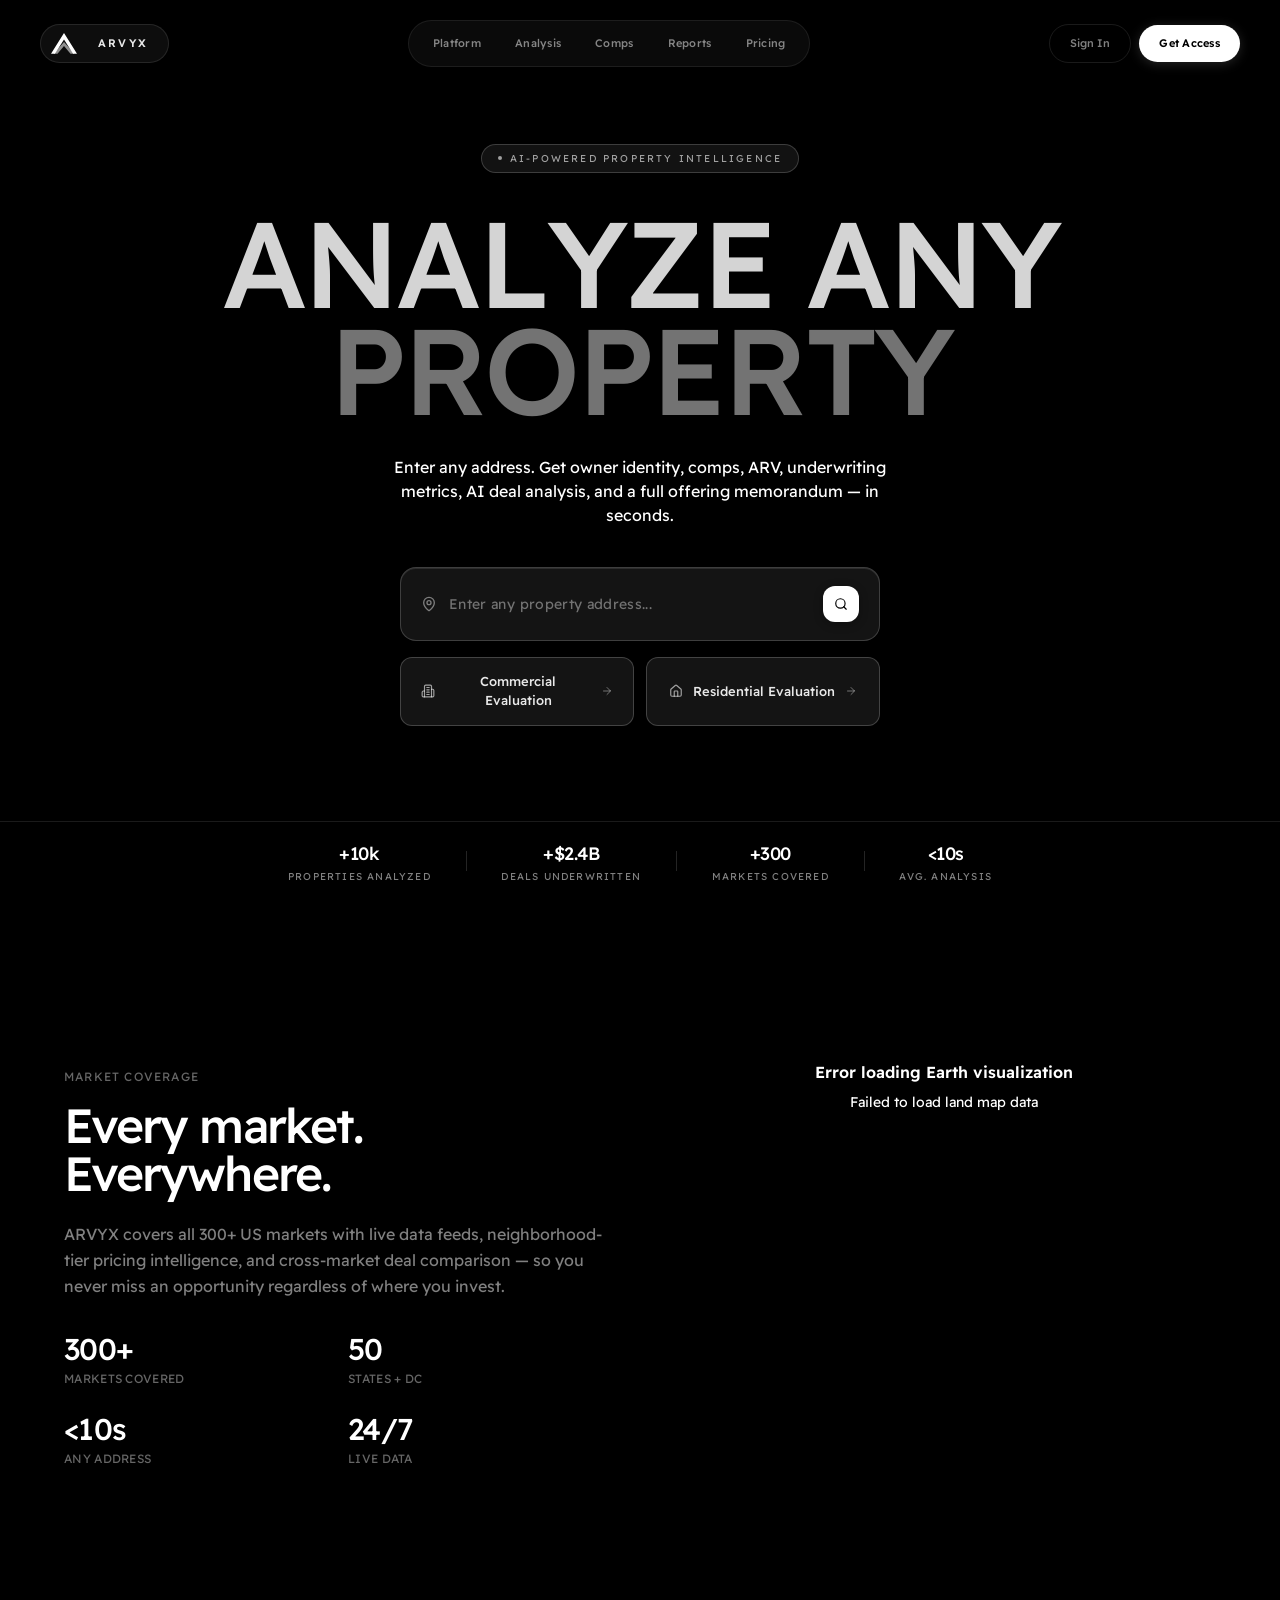
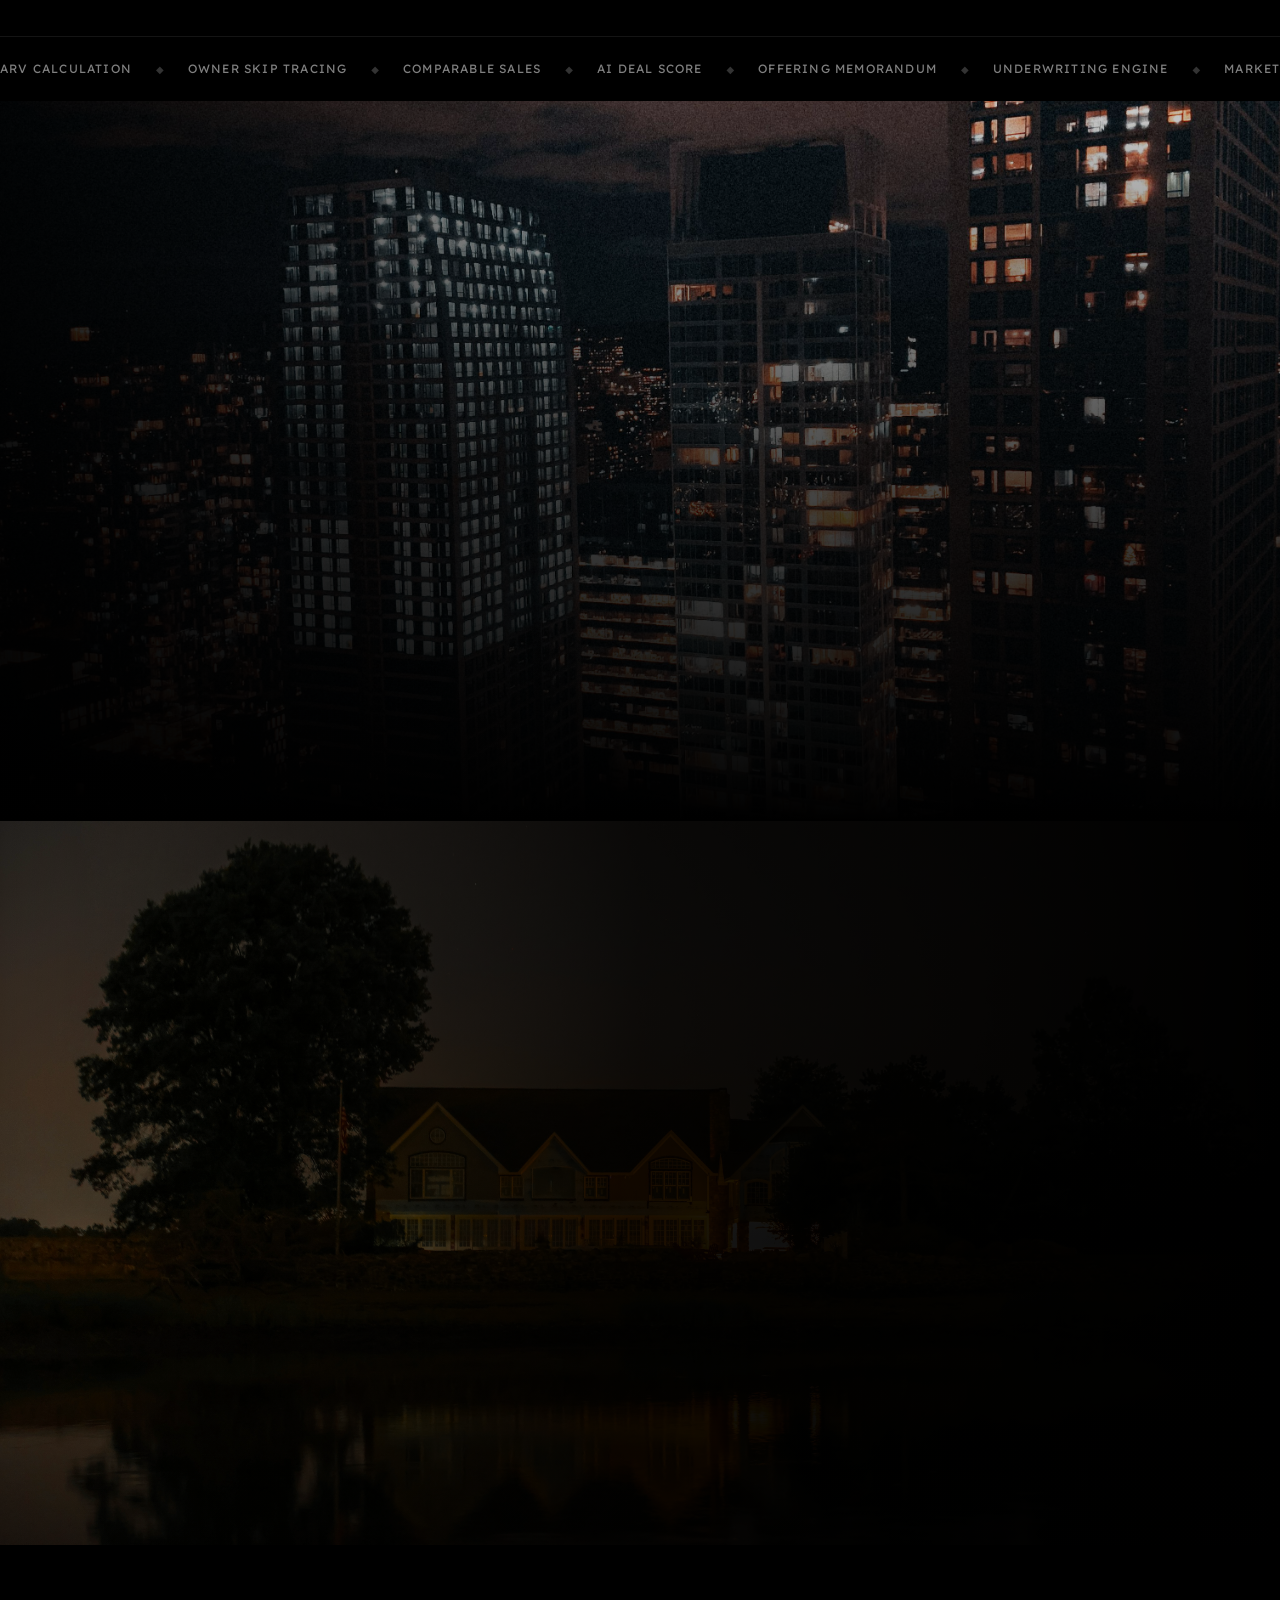
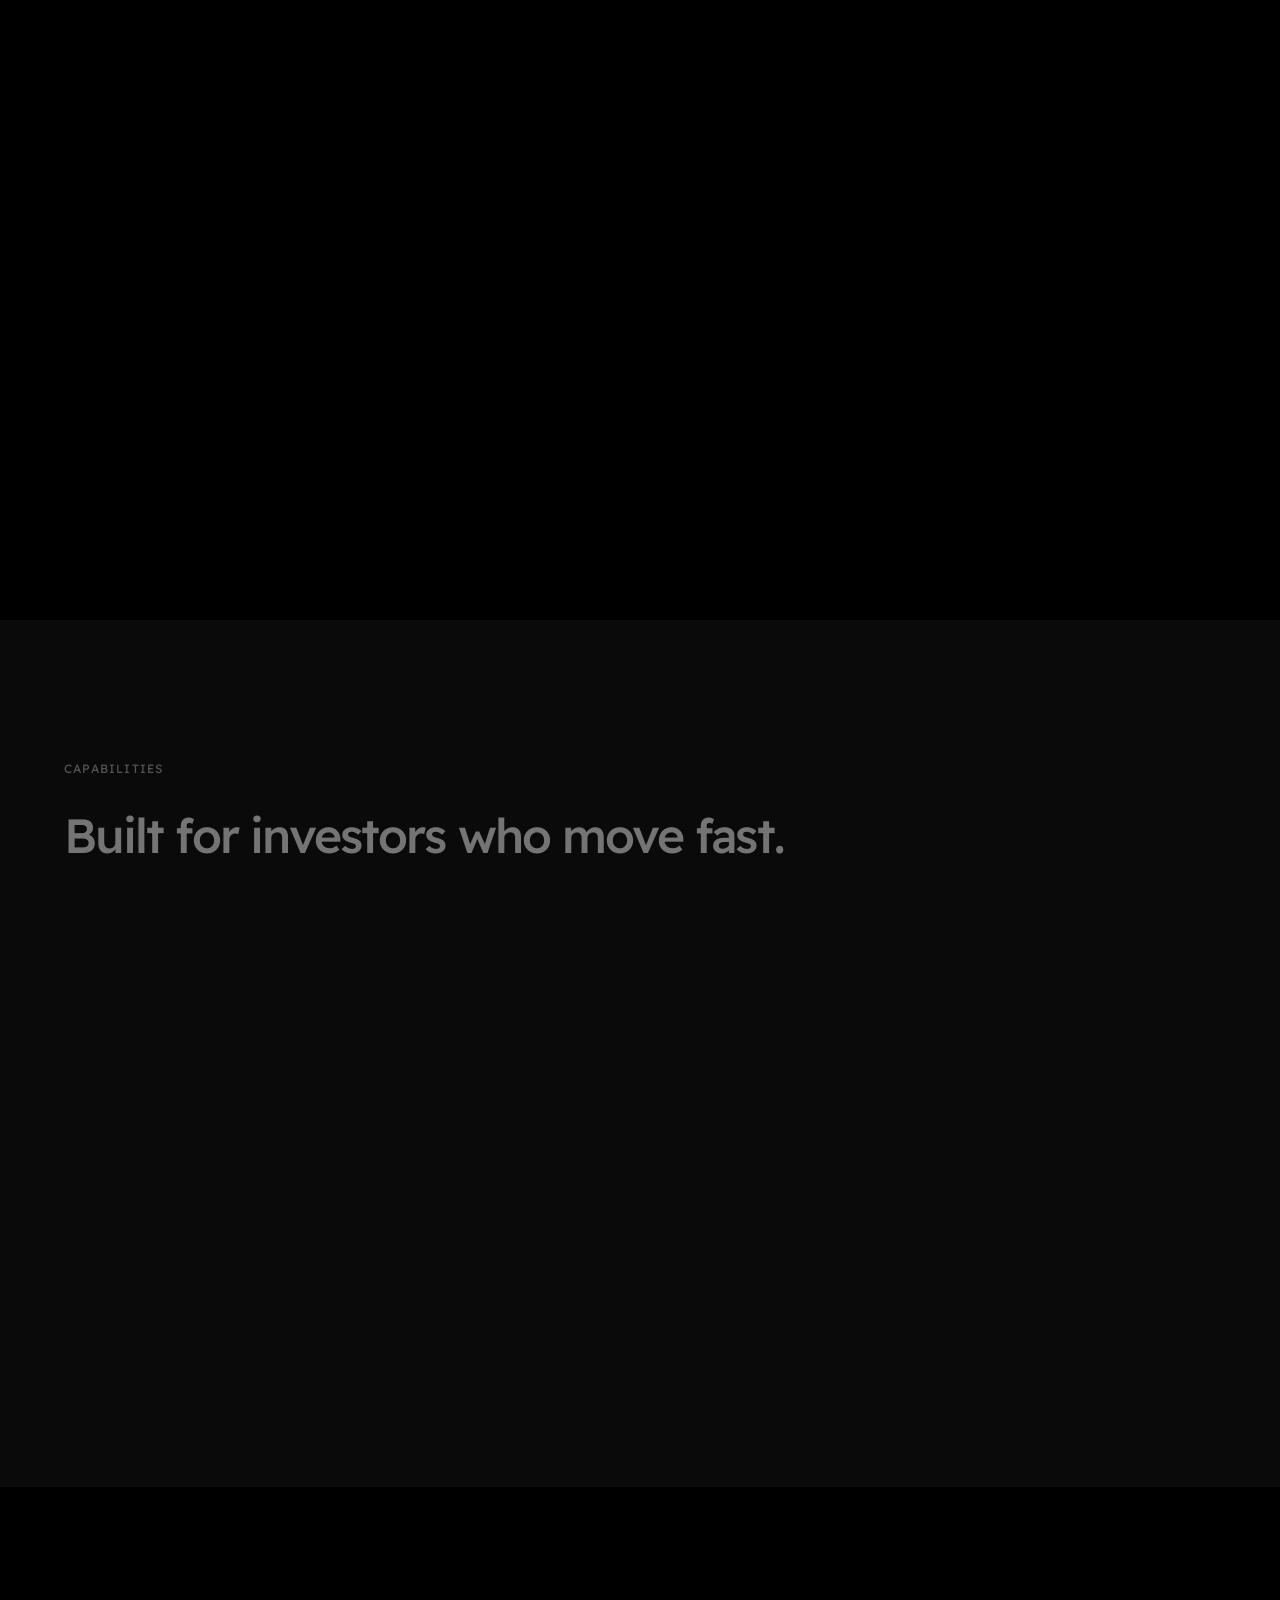
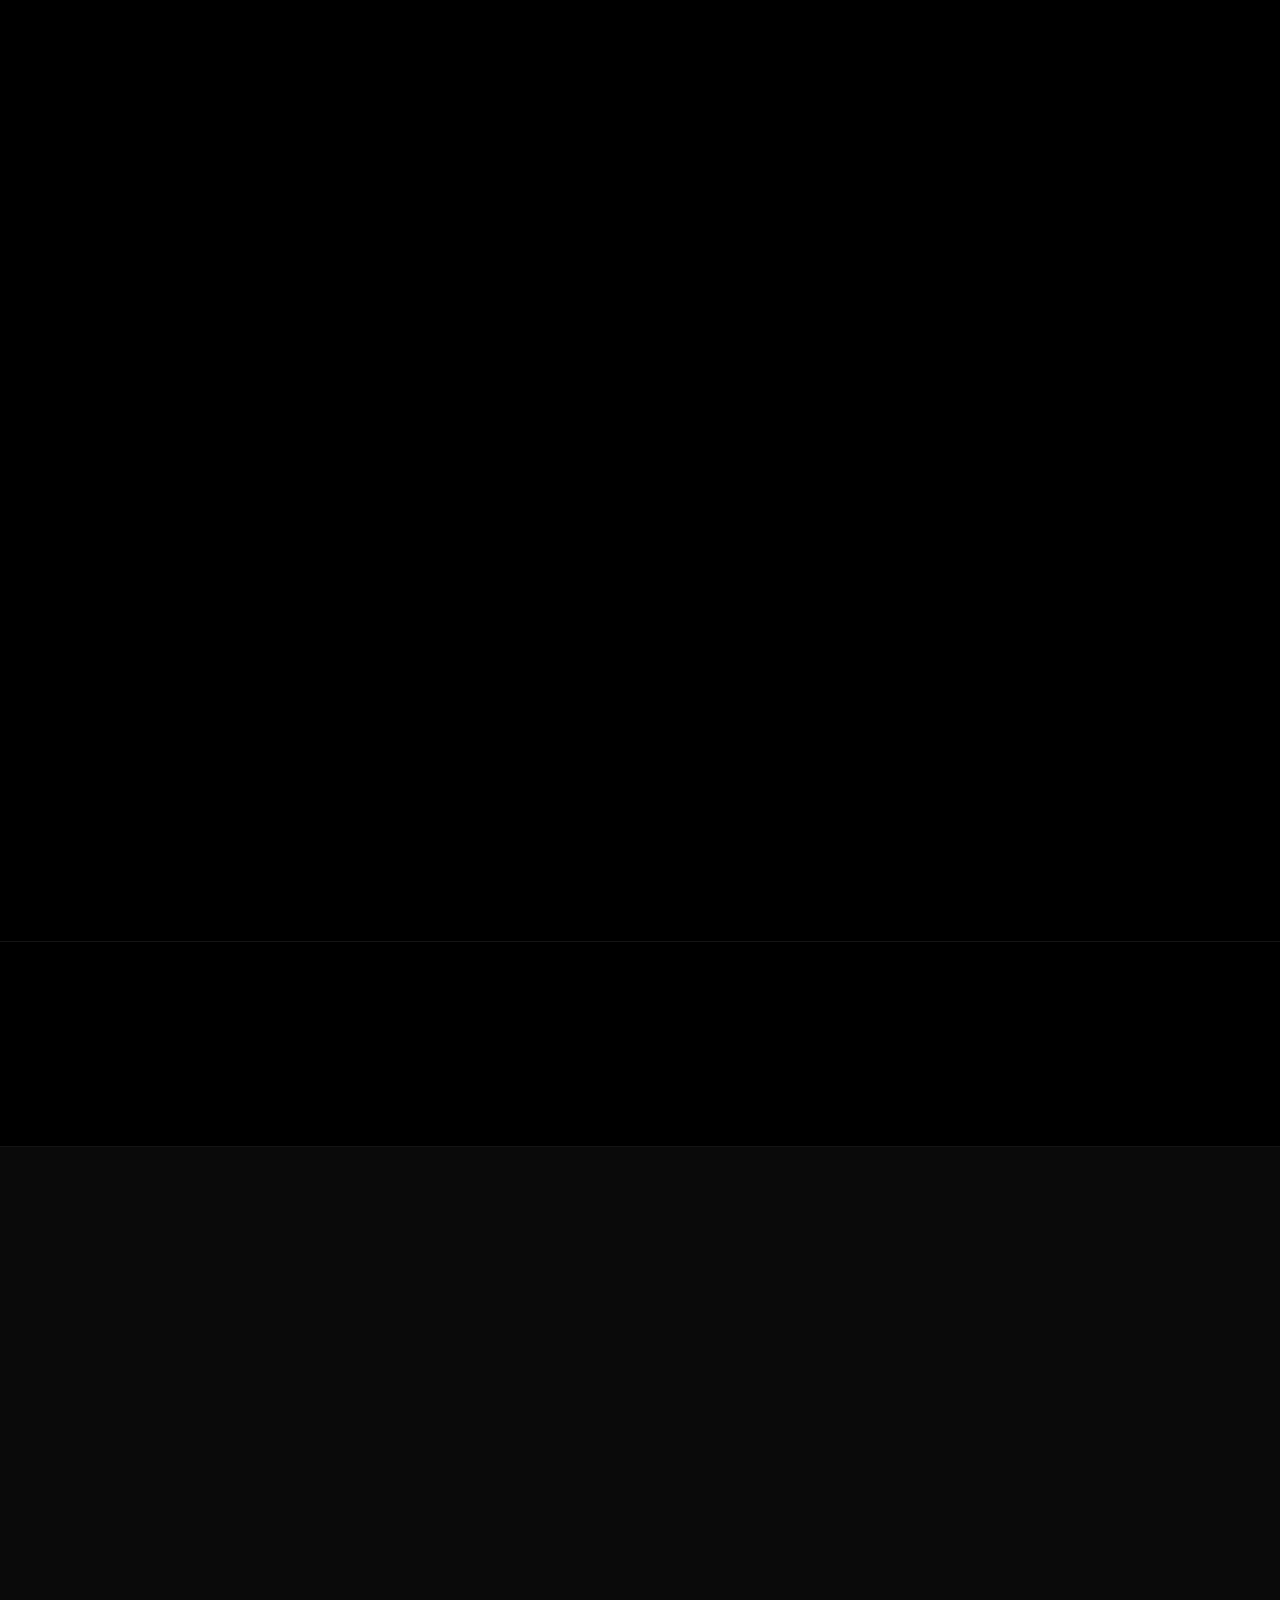
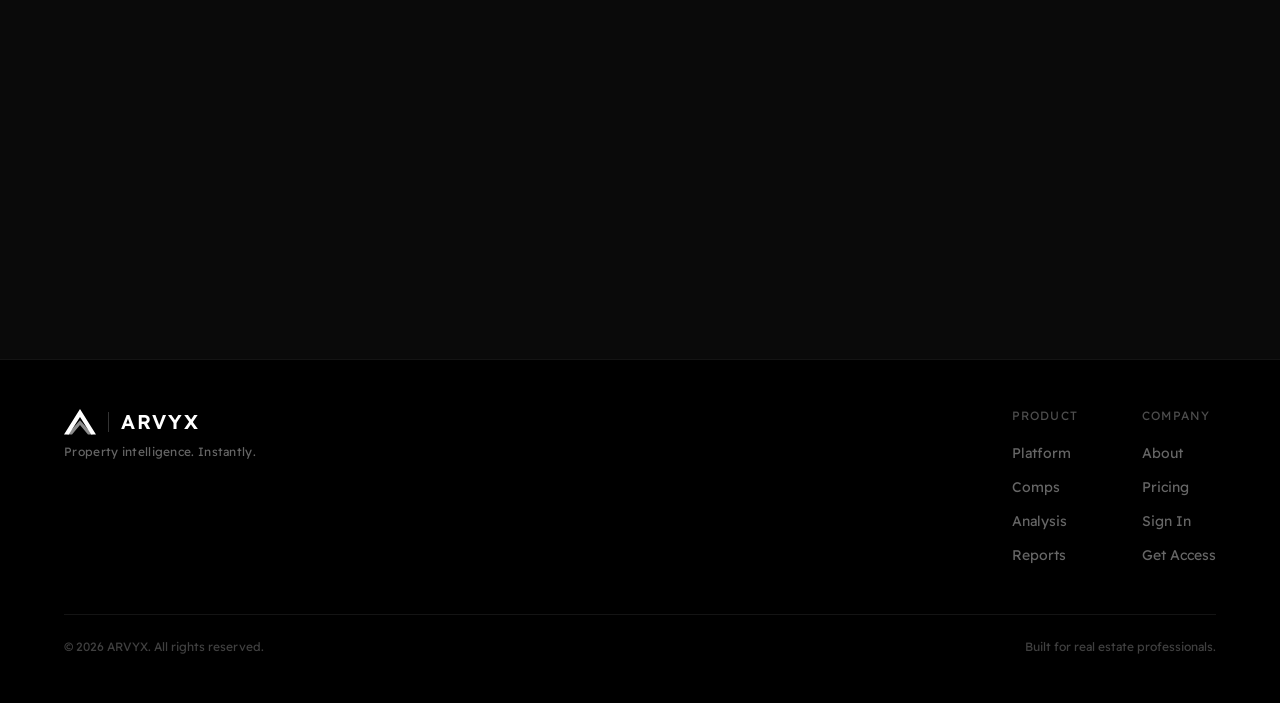
==== commit 0f0e9042: "Hero: lighten "Analyze Any" to neutral-300 Co-Authored-By: Claude Sonnet 4.6 <noreply@anthropic.com>" ====
--- a/index.html
+++ b/index.html
@@ -8,8 +8,8 @@
     <link rel="preconnect" href="https://fonts.googleapis.com" />
     <link rel="preconnect" href="https://fonts.gstatic.com" crossorigin />
     <link href="https://fonts.googleapis.com/css2?family=Readex+Pro:wght@300;400;500;600;700&display=swap" rel="stylesheet" />
-    <script type="module" crossorigin src="/assets/index-z4d91eGF.js"></script>
-    <link rel="stylesheet" crossorigin href="/assets/index-Cxwo9Q9v.css">
+    <script type="module" crossorigin src="/assets/index-BGGkYKlH.js"></script>
+    <link rel="stylesheet" crossorigin href="/assets/index-CKwn5d8N.css">
   </head>
   <body>
     <div id="root"></div>
--- a/assets/index-CKwn5d8N.css
+++ b/assets/index-CKwn5d8N.css
@@ -0,0 +1 @@
+*,:before,:after{--tw-border-spacing-x: 0;--tw-border-spacing-y: 0;--tw-translate-x: 0;--tw-translate-y: 0;--tw-rotate: 0;--tw-skew-x: 0;--tw-skew-y: 0;--tw-scale-x: 1;--tw-scale-y: 1;--tw-pan-x: ;--tw-pan-y: ;--tw-pinch-zoom: ;--tw-scroll-snap-strictness: proximity;--tw-gradient-from-position: ;--tw-gradient-via-position: ;--tw-gradient-to-position: ;--tw-ordinal: ;--tw-slashed-zero: ;--tw-numeric-figure: ;--tw-numeric-spacing: ;--tw-numeric-fraction: ;--tw-ring-inset: ;--tw-ring-offset-width: 0px;--tw-ring-offset-color: #fff;--tw-ring-color: rgb(59 130 246 / .5);--tw-ring-offset-shadow: 0 0 #0000;--tw-ring-shadow: 0 0 #0000;--tw-shadow: 0 0 #0000;--tw-shadow-colored: 0 0 #0000;--tw-blur: ;--tw-brightness: ;--tw-contrast: ;--tw-grayscale: ;--tw-hue-rotate: ;--tw-invert: ;--tw-saturate: ;--tw-sepia: ;--tw-drop-shadow: ;--tw-backdrop-blur: ;--tw-backdrop-brightness: ;--tw-backdrop-contrast: ;--tw-backdrop-grayscale: ;--tw-backdrop-hue-rotate: ;--tw-backdrop-invert: ;--tw-backdrop-opacity: ;--tw-backdrop-saturate: ;--tw-backdrop-sepia: ;--tw-contain-size: ;--tw-contain-layout: ;--tw-contain-paint: ;--tw-contain-style: }::backdrop{--tw-border-spacing-x: 0;--tw-border-spacing-y: 0;--tw-translate-x: 0;--tw-translate-y: 0;--tw-rotate: 0;--tw-skew-x: 0;--tw-skew-y: 0;--tw-scale-x: 1;--tw-scale-y: 1;--tw-pan-x: ;--tw-pan-y: ;--tw-pinch-zoom: ;--tw-scroll-snap-strictness: proximity;--tw-gradient-from-position: ;--tw-gradient-via-position: ;--tw-gradient-to-position: ;--tw-ordinal: ;--tw-slashed-zero: ;--tw-numeric-figure: ;--tw-numeric-spacing: ;--tw-numeric-fraction: ;--tw-ring-inset: ;--tw-ring-offset-width: 0px;--tw-ring-offset-color: #fff;--tw-ring-color: rgb(59 130 246 / .5);--tw-ring-offset-shadow: 0 0 #0000;--tw-ring-shadow: 0 0 #0000;--tw-shadow: 0 0 #0000;--tw-shadow-colored: 0 0 #0000;--tw-blur: ;--tw-brightness: ;--tw-contrast: ;--tw-grayscale: ;--tw-hue-rotate: ;--tw-invert: ;--tw-saturate: ;--tw-sepia: ;--tw-drop-shadow: ;--tw-backdrop-blur: ;--tw-backdrop-brightness: ;--tw-backdrop-contrast: ;--tw-backdrop-grayscale: ;--tw-backdrop-hue-rotate: ;--tw-backdrop-invert: ;--tw-backdrop-opacity: ;--tw-backdrop-saturate: ;--tw-backdrop-sepia: ;--tw-contain-size: ;--tw-contain-layout: ;--tw-contain-paint: ;--tw-contain-style: }*,:before,:after{box-sizing:border-box;border-width:0;border-style:solid;border-color:#e5e7eb}:before,:after{--tw-content: ""}html,:host{line-height:1.5;-webkit-text-size-adjust:100%;-moz-tab-size:4;-o-tab-size:4;tab-size:4;font-family:Readex Pro,system-ui,-apple-system,sans-serif;font-feature-settings:normal;font-variation-settings:normal;-webkit-tap-highlight-color:transparent}body{margin:0;line-height:inherit}hr{height:0;color:inherit;border-top-width:1px}abbr:where([title]){-webkit-text-decoration:underline dotted;text-decoration:underline dotted}h1,h2,h3,h4,h5,h6{font-size:inherit;font-weight:inherit}a{color:inherit;text-decoration:inherit}b,strong{font-weight:bolder}code,kbd,samp,pre{font-family:ui-monospace,SFMono-Regular,Menlo,Monaco,Consolas,Liberation Mono,Courier New,monospace;font-feature-settings:normal;font-variation-settings:normal;font-size:1em}small{font-size:80%}sub,sup{font-size:75%;line-height:0;position:relative;vertical-align:baseline}sub{bottom:-.25em}sup{top:-.5em}table{text-indent:0;border-color:inherit;border-collapse:collapse}button,input,optgroup,select,textarea{font-family:inherit;font-feature-settings:inherit;font-variation-settings:inherit;font-size:100%;font-weight:inherit;line-height:inherit;letter-spacing:inherit;color:inherit;margin:0;padding:0}button,select{text-transform:none}button,input:where([type=button]),input:where([type=reset]),input:where([type=submit]){-webkit-appearance:button;background-color:transparent;background-image:none}:-moz-focusring{outline:auto}:-moz-ui-invalid{box-shadow:none}progress{vertical-align:baseline}::-webkit-inner-spin-button,::-webkit-outer-spin-button{height:auto}[type=search]{-webkit-appearance:textfield;outline-offset:-2px}::-webkit-search-decoration{-webkit-appearance:none}::-webkit-file-upload-button{-webkit-appearance:button;font:inherit}summary{display:list-item}blockquote,dl,dd,h1,h2,h3,h4,h5,h6,hr,figure,p,pre{margin:0}fieldset{margin:0;padding:0}legend{padding:0}ol,ul,menu{list-style:none;margin:0;padding:0}dialog{padding:0}textarea{resize:vertical}input::-moz-placeholder,textarea::-moz-placeholder{opacity:1;color:#9ca3af}input::placeholder,textarea::placeholder{opacity:1;color:#9ca3af}button,[role=button]{cursor:pointer}:disabled{cursor:default}img,svg,video,canvas,audio,iframe,embed,object{display:block;vertical-align:middle}img,video{max-width:100%;height:auto}[hidden]:where(:not([hidden=until-found])){display:none}:root{--gradient-color: #ffffff;--sparkles-color: #ffffff;--background: oklch(.145 0 0);--foreground: oklch(.985 0 0);--card: oklch(.205 0 0);--card-foreground: oklch(.985 0 0);--popover: oklch(.205 0 0);--popover-foreground: oklch(.985 0 0);--primary: oklch(.922 0 0);--primary-foreground: oklch(.205 0 0);--secondary: oklch(.269 0 0);--secondary-foreground: oklch(.985 0 0);--muted: oklch(.269 0 0);--muted-foreground: oklch(.708 0 0);--accent: oklch(.269 0 0);--accent-foreground: oklch(.985 0 0);--destructive: oklch(.704 .191 22.216);--border: oklch(1 0 0 / 10%);--input: oklch(1 0 0 / 15%);--ring: oklch(.556 0 0);--chart-1: oklch(.488 .243 264.376);--chart-2: oklch(.696 .17 162.48);--chart-3: oklch(.769 .188 70.08);--chart-4: oklch(.627 .265 303.9);--chart-5: oklch(.645 .246 16.439);--sidebar: oklch(.205 0 0);--sidebar-foreground: oklch(.985 0 0);--sidebar-primary: oklch(.488 .243 264.376);--sidebar-primary-foreground: oklch(.985 0 0);--sidebar-accent: oklch(.269 0 0);--sidebar-accent-foreground: oklch(.985 0 0);--sidebar-border: oklch(1 0 0 / 10%);--sidebar-ring: oklch(.556 0 0);--radius: .625rem}.dark{--gradient-color: #ffffff;--sparkles-color: #ffffff;--background: oklch(.145 0 0);--foreground: oklch(.985 0 0);--card: oklch(.205 0 0);--card-foreground: oklch(.985 0 0);--popover: oklch(.205 0 0);--popover-foreground: oklch(.985 0 0);--primary: oklch(.922 0 0);--primary-foreground: oklch(.205 0 0);--secondary: oklch(.269 0 0);--secondary-foreground: oklch(.985 0 0);--muted: oklch(.269 0 0);--muted-foreground: oklch(.708 0 0);--accent: oklch(.269 0 0);--accent-foreground: oklch(.985 0 0);--destructive: oklch(.704 .191 22.216);--border: oklch(1 0 0 / 10%);--input: oklch(1 0 0 / 15%);--ring: oklch(.556 0 0);--chart-1: oklch(.488 .243 264.376);--chart-2: oklch(.696 .17 162.48);--chart-3: oklch(.769 .188 70.08);--chart-4: oklch(.627 .265 303.9);--chart-5: oklch(.645 .246 16.439);--sidebar: oklch(.205 0 0);--sidebar-foreground: oklch(.985 0 0);--sidebar-primary: oklch(.488 .243 264.376);--sidebar-primary-foreground: oklch(.985 0 0);--sidebar-accent: oklch(.269 0 0);--sidebar-accent-foreground: oklch(.985 0 0);--sidebar-border: oklch(1 0 0 / 10%);--sidebar-ring: oklch(.556 0 0)}*,*:before,*:after{-webkit-font-smoothing:antialiased;-moz-osx-font-smoothing:grayscale}html,body,#root{height:100%}body{background-color:#000;color:#fff;font-family:Readex Pro,system-ui,sans-serif}.container{width:100%}@media (min-width: 640px){.container{max-width:640px}}@media (min-width: 768px){.container{max-width:768px}}@media (min-width: 1024px){.container{max-width:1024px}}@media (min-width: 1280px){.container{max-width:1280px}}@media (min-width: 1536px){.container{max-width:1536px}}.hero-title{letter-spacing:-.04em;line-height:.9}.pointer-events-none{pointer-events:none}.visible{visibility:visible}.fixed{position:fixed}.absolute{position:absolute}.relative{position:relative}.inset-0{top:0;right:0;bottom:0;left:0}.bottom-0{bottom:0}.bottom-4{bottom:1rem}.left-0{left:0}.left-0\.5{left:.125rem}.left-4{left:1rem}.right-0{right:0}.top-0{top:0}.top-0\.5{top:.125rem}.z-10{z-index:10}.z-40{z-index:40}.z-50{z-index:50}.z-\[60\]{z-index:60}.mx-auto{margin-left:auto;margin-right:auto}.mb-1{margin-bottom:.25rem}.mb-10{margin-bottom:2.5rem}.mb-16{margin-bottom:4rem}.mb-2{margin-bottom:.5rem}.mb-4{margin-bottom:1rem}.mb-6{margin-bottom:1.5rem}.mb-7{margin-bottom:1.75rem}.mb-8{margin-bottom:2rem}.mb-9{margin-bottom:2.25rem}.ml-1{margin-left:.25rem}.ml-1\.5{margin-left:.375rem}.ml-auto{margin-left:auto}.mt-0\.5{margin-top:.125rem}.mt-1{margin-top:.25rem}.mt-12{margin-top:3rem}.mt-2{margin-top:.5rem}.block{display:block}.inline-block{display:inline-block}.flex{display:flex}.inline-flex{display:inline-flex}.grid{display:grid}.hidden{display:none}.aspect-square{aspect-ratio:1 / 1}.h-1{height:.25rem}.h-3{height:.75rem}.h-3\.5{height:.875rem}.h-4{height:1rem}.h-5{height:1.25rem}.h-6{height:1.5rem}.h-9{height:2.25rem}.h-auto{height:auto}.h-full{height:100%}.h-screen{height:100vh}.min-h-\[80vh\]{min-height:80vh}.w-1{width:.25rem}.w-12{width:3rem}.w-3{width:.75rem}.w-3\.5{width:.875rem}.w-4{width:1rem}.w-5{width:1.25rem}.w-6{width:1.5rem}.w-9{width:2.25rem}.w-full{width:100%}.w-px{width:1px}.min-w-0{min-width:0px}.max-w-2xl{max-width:42rem}.max-w-3xl{max-width:48rem}.max-w-5xl{max-width:64rem}.max-w-7xl{max-width:80rem}.max-w-\[30rem\]{max-width:30rem}.max-w-\[32rem\]{max-width:32rem}.max-w-\[480px\]{max-width:480px}.max-w-md{max-width:28rem}.max-w-xl{max-width:36rem}.flex-1{flex:1 1 0%}.shrink-0{flex-shrink:0}.translate-x-0{--tw-translate-x: 0px;transform:translate(var(--tw-translate-x),var(--tw-translate-y)) rotate(var(--tw-rotate)) skew(var(--tw-skew-x)) skewY(var(--tw-skew-y)) scaleX(var(--tw-scale-x)) scaleY(var(--tw-scale-y))}.translate-x-6{--tw-translate-x: 1.5rem;transform:translate(var(--tw-translate-x),var(--tw-translate-y)) rotate(var(--tw-rotate)) skew(var(--tw-skew-x)) skewY(var(--tw-skew-y)) scaleX(var(--tw-scale-x)) scaleY(var(--tw-scale-y))}@keyframes spin{to{transform:rotate(360deg)}}.animate-spin{animation:spin 1s linear infinite}.cursor-default{cursor:default}.select-none{-webkit-user-select:none;-moz-user-select:none;user-select:none}.resize{resize:both}.grid-cols-2{grid-template-columns:repeat(2,minmax(0,1fr))}.flex-col{flex-direction:column}.flex-wrap{flex-wrap:wrap}.items-start{align-items:flex-start}.items-end{align-items:flex-end}.items-center{align-items:center}.justify-center{justify-content:center}.justify-between{justify-content:space-between}.gap-0\.5{gap:.125rem}.gap-12{gap:3rem}.gap-16{gap:4rem}.gap-2{gap:.5rem}.gap-2\.5{gap:.625rem}.gap-3{gap:.75rem}.gap-4{gap:1rem}.gap-6{gap:1.5rem}.gap-8{gap:2rem}.space-y-1>:not([hidden])~:not([hidden]){--tw-space-y-reverse: 0;margin-top:calc(.25rem * calc(1 - var(--tw-space-y-reverse)));margin-bottom:calc(.25rem * var(--tw-space-y-reverse))}.space-y-2\.5>:not([hidden])~:not([hidden]){--tw-space-y-reverse: 0;margin-top:calc(.625rem * calc(1 - var(--tw-space-y-reverse)));margin-bottom:calc(.625rem * var(--tw-space-y-reverse))}.space-y-3>:not([hidden])~:not([hidden]){--tw-space-y-reverse: 0;margin-top:calc(.75rem * calc(1 - var(--tw-space-y-reverse)));margin-bottom:calc(.75rem * var(--tw-space-y-reverse))}.overflow-hidden{overflow:hidden}.whitespace-nowrap{white-space:nowrap}.rounded-2xl{border-radius:1rem}.rounded-3xl{border-radius:1.5rem}.rounded-full{border-radius:9999px}.rounded-md{border-radius:.375rem}.rounded-xl{border-radius:.75rem}.border{border-width:1px}.border-2{border-width:2px}.border-b{border-bottom-width:1px}.border-t{border-top-width:1px}.border-none{border-style:none}.border-white\/10{border-color:#ffffff1a}.border-white\/15{border-color:#ffffff26}.border-white\/20{border-color:#fff3}.border-white\/\[0\.08\]{border-color:#ffffff14}.border-white\/\[0\.18\]{border-color:#ffffff2e}.border-white\/\[0\.1\]{border-color:#ffffff1a}.border-white\/\[0\.2\]{border-color:#fff3}.border-t-white\/60{border-top-color:#fff9}.bg-black{--tw-bg-opacity: 1;background-color:rgb(0 0 0 / var(--tw-bg-opacity, 1))}.bg-black\/35{background-color:#00000059}.bg-neutral-800{--tw-bg-opacity: 1;background-color:rgb(38 38 38 / var(--tw-bg-opacity, 1))}.bg-neutral-900{--tw-bg-opacity: 1;background-color:rgb(23 23 23 / var(--tw-bg-opacity, 1))}.bg-neutral-900\/80{background-color:#171717cc}.bg-neutral-950{--tw-bg-opacity: 1;background-color:rgb(10 10 10 / var(--tw-bg-opacity, 1))}.bg-transparent{background-color:transparent}.bg-white{--tw-bg-opacity: 1;background-color:rgb(255 255 255 / var(--tw-bg-opacity, 1))}.bg-white\/20{background-color:#fff3}.bg-white\/5{background-color:#ffffff0d}.bg-white\/60{background-color:#fff9}.bg-white\/\[0\.04\]{background-color:#ffffff0a}.bg-white\/\[0\.05\]{background-color:#ffffff0d}.bg-white\/\[0\.07\]{background-color:#ffffff12}.bg-white\/\[0\.08\]{background-color:#ffffff14}.bg-white\/\[0\.14\]{background-color:#ffffff24}.bg-gradient-to-b{background-image:linear-gradient(to bottom,var(--tw-gradient-stops))}.bg-gradient-to-l{background-image:linear-gradient(to left,var(--tw-gradient-stops))}.bg-gradient-to-r{background-image:linear-gradient(to right,var(--tw-gradient-stops))}.bg-gradient-to-t{background-image:linear-gradient(to top,var(--tw-gradient-stops))}.from-black{--tw-gradient-from: #000 var(--tw-gradient-from-position);--tw-gradient-to: rgb(0 0 0 / 0) var(--tw-gradient-to-position);--tw-gradient-stops: var(--tw-gradient-from), var(--tw-gradient-to)}.from-black\/40{--tw-gradient-from: rgb(0 0 0 / .4) var(--tw-gradient-from-position);--tw-gradient-to: rgb(0 0 0 / 0) var(--tw-gradient-to-position);--tw-gradient-stops: var(--tw-gradient-from), var(--tw-gradient-to)}.from-black\/50{--tw-gradient-from: rgb(0 0 0 / .5) var(--tw-gradient-from-position);--tw-gradient-to: rgb(0 0 0 / 0) var(--tw-gradient-to-position);--tw-gradient-stops: var(--tw-gradient-from), var(--tw-gradient-to)}.from-black\/80{--tw-gradient-from: rgb(0 0 0 / .8) var(--tw-gradient-from-position);--tw-gradient-to: rgb(0 0 0 / 0) var(--tw-gradient-to-position);--tw-gradient-stops: var(--tw-gradient-from), var(--tw-gradient-to)}.via-black\/30{--tw-gradient-to: rgb(0 0 0 / 0) var(--tw-gradient-to-position);--tw-gradient-stops: var(--tw-gradient-from), rgb(0 0 0 / .3) var(--tw-gradient-via-position), var(--tw-gradient-to)}.via-black\/5{--tw-gradient-to: rgb(0 0 0 / 0) var(--tw-gradient-to-position);--tw-gradient-stops: var(--tw-gradient-from), rgb(0 0 0 / .05) var(--tw-gradient-via-position), var(--tw-gradient-to)}.via-black\/70{--tw-gradient-to: rgb(0 0 0 / 0) var(--tw-gradient-to-position);--tw-gradient-stops: var(--tw-gradient-from), rgb(0 0 0 / .7) var(--tw-gradient-via-position), var(--tw-gradient-to)}.via-black\/80{--tw-gradient-to: rgb(0 0 0 / 0) var(--tw-gradient-to-position);--tw-gradient-stops: var(--tw-gradient-from), rgb(0 0 0 / .8) var(--tw-gradient-via-position), var(--tw-gradient-to)}.via-transparent{--tw-gradient-to: rgb(0 0 0 / 0) var(--tw-gradient-to-position);--tw-gradient-stops: var(--tw-gradient-from), transparent var(--tw-gradient-via-position), var(--tw-gradient-to)}.to-black\/20{--tw-gradient-to: rgb(0 0 0 / .2) var(--tw-gradient-to-position)}.to-black\/60{--tw-gradient-to: rgb(0 0 0 / .6) var(--tw-gradient-to-position)}.to-black\/80{--tw-gradient-to: rgb(0 0 0 / .8) var(--tw-gradient-to-position)}.to-transparent{--tw-gradient-to: transparent var(--tw-gradient-to-position)}.bg-cover{background-size:cover}.bg-center{background-position:center}.object-cover{-o-object-fit:cover;object-fit:cover}.p-12{padding:3rem}.p-2\.5{padding:.625rem}.p-8{padding:2rem}.px-2{padding-left:.5rem;padding-right:.5rem}.px-3{padding-left:.75rem;padding-right:.75rem}.px-4{padding-left:1rem;padding-right:1rem}.px-5{padding-left:1.25rem;padding-right:1.25rem}.px-6{padding-left:1.5rem;padding-right:1.5rem}.px-8{padding-left:2rem;padding-right:2rem}.py-1{padding-top:.25rem;padding-bottom:.25rem}.py-1\.5{padding-top:.375rem;padding-bottom:.375rem}.py-12{padding-top:3rem;padding-bottom:3rem}.py-16{padding-top:4rem;padding-bottom:4rem}.py-2{padding-top:.5rem;padding-bottom:.5rem}.py-2\.5{padding-top:.625rem;padding-bottom:.625rem}.py-24{padding-top:6rem;padding-bottom:6rem}.py-3{padding-top:.75rem;padding-bottom:.75rem}.py-3\.5{padding-top:.875rem;padding-bottom:.875rem}.py-4{padding-top:1rem;padding-bottom:1rem}.py-6{padding-top:1.5rem;padding-bottom:1.5rem}.pb-12{padding-bottom:3rem}.pb-20{padding-bottom:5rem}.pb-28{padding-bottom:7rem}.pl-2\.5{padding-left:.625rem}.pr-5{padding-right:1.25rem}.pt-20{padding-top:5rem}.pt-28{padding-top:7rem}.pt-40{padding-top:10rem}.pt-5{padding-top:1.25rem}.pt-6{padding-top:1.5rem}.text-center{text-align:center}.text-3xl{font-size:1.875rem;line-height:2.25rem}.text-4xl{font-size:2.25rem;line-height:2.5rem}.text-5xl{font-size:3rem;line-height:1}.text-6xl{font-size:3.75rem;line-height:1}.text-\[0\.9375rem\]{font-size:.9375rem}.text-\[10px\]{font-size:10px}.text-\[11px\]{font-size:11px}.text-\[13px\]{font-size:13px}.text-\[9px\]{font-size:9px}.text-base{font-size:1rem;line-height:1.5rem}.text-lg{font-size:1.125rem;line-height:1.75rem}.text-sm{font-size:.875rem;line-height:1.25rem}.text-xl{font-size:1.25rem;line-height:1.75rem}.text-xs{font-size:.75rem;line-height:1rem}.font-light{font-weight:300}.font-medium{font-weight:500}.font-semibold{font-weight:600}.uppercase{text-transform:uppercase}.leading-\[0\.88\]{line-height:.88}.leading-none{line-height:1}.leading-relaxed{line-height:1.625}.tracking-\[-0\.03em\]{letter-spacing:-.03em}.tracking-\[0\.12em\]{letter-spacing:.12em}.tracking-\[0\.22em\]{letter-spacing:.22em}.tracking-\[0\.2em\]{letter-spacing:.2em}.tracking-tight{letter-spacing:-.025em}.tracking-wide{letter-spacing:.025em}.tracking-widest{letter-spacing:.1em}.text-black{--tw-text-opacity: 1;color:rgb(0 0 0 / var(--tw-text-opacity, 1))}.text-black\/50{color:#00000080}.text-black\/60{color:#0009}.text-black\/70{color:#000000b3}.text-neutral-300{--tw-text-opacity: 1;color:rgb(212 212 212 / var(--tw-text-opacity, 1))}.text-neutral-500{--tw-text-opacity: 1;color:rgb(115 115 115 / var(--tw-text-opacity, 1))}.text-white{--tw-text-opacity: 1;color:rgb(255 255 255 / var(--tw-text-opacity, 1))}.text-white\/10{color:#ffffff1a}.text-white\/20{color:#fff3}.text-white\/25{color:#ffffff40}.text-white\/30{color:#ffffff4d}.text-white\/40{color:#fff6}.text-white\/45{color:#ffffff73}.text-white\/50{color:#ffffff80}.text-white\/60{color:#fff9}.text-white\/70{color:#ffffffb3}.text-white\/90{color:#ffffffe6}.placeholder-white\/30::-moz-placeholder{color:#ffffff4d}.placeholder-white\/30::placeholder{color:#ffffff4d}.shadow-\[0_2px_10px_rgba\(0\,0\,0\,0\.3\)\]{--tw-shadow: 0 2px 10px rgba(0,0,0,.3);--tw-shadow-colored: 0 2px 10px var(--tw-shadow-color);box-shadow:var(--tw-ring-offset-shadow, 0 0 #0000),var(--tw-ring-shadow, 0 0 #0000),var(--tw-shadow)}.shadow-\[0_2px_12px_rgba\(255\,255\,255\,0\.15\)\]{--tw-shadow: 0 2px 12px rgba(255,255,255,.15);--tw-shadow-colored: 0 2px 12px var(--tw-shadow-color);box-shadow:var(--tw-ring-offset-shadow, 0 0 #0000),var(--tw-ring-shadow, 0 0 #0000),var(--tw-shadow)}.shadow-\[0_4px_32px_rgba\(0\,0\,0\,0\.5\)\,inset_0_1px_0_rgba\(255\,255\,255\,0\.1\)\]{--tw-shadow: 0 4px 32px rgba(0,0,0,.5),inset 0 1px 0 rgba(255,255,255,.1);--tw-shadow-colored: 0 4px 32px var(--tw-shadow-color), inset 0 1px 0 var(--tw-shadow-color);box-shadow:var(--tw-ring-offset-shadow, 0 0 #0000),var(--tw-ring-shadow, 0 0 #0000),var(--tw-shadow)}.outline-none{outline:2px solid transparent;outline-offset:2px}.backdrop-blur{--tw-backdrop-blur: blur(8px);-webkit-backdrop-filter:var(--tw-backdrop-blur) var(--tw-backdrop-brightness) var(--tw-backdrop-contrast) var(--tw-backdrop-grayscale) var(--tw-backdrop-hue-rotate) var(--tw-backdrop-invert) var(--tw-backdrop-opacity) var(--tw-backdrop-saturate) var(--tw-backdrop-sepia);backdrop-filter:var(--tw-backdrop-blur) var(--tw-backdrop-brightness) var(--tw-backdrop-contrast) var(--tw-backdrop-grayscale) var(--tw-backdrop-hue-rotate) var(--tw-backdrop-invert) var(--tw-backdrop-opacity) var(--tw-backdrop-saturate) var(--tw-backdrop-sepia)}.backdrop-blur-2xl{--tw-backdrop-blur: blur(40px);-webkit-backdrop-filter:var(--tw-backdrop-blur) var(--tw-backdrop-brightness) var(--tw-backdrop-contrast) var(--tw-backdrop-grayscale) var(--tw-backdrop-hue-rotate) var(--tw-backdrop-invert) var(--tw-backdrop-opacity) var(--tw-backdrop-saturate) var(--tw-backdrop-sepia);backdrop-filter:var(--tw-backdrop-blur) var(--tw-backdrop-brightness) var(--tw-backdrop-contrast) var(--tw-backdrop-grayscale) var(--tw-backdrop-hue-rotate) var(--tw-backdrop-invert) var(--tw-backdrop-opacity) var(--tw-backdrop-saturate) var(--tw-backdrop-sepia)}.backdrop-blur-md{--tw-backdrop-blur: blur(12px);-webkit-backdrop-filter:var(--tw-backdrop-blur) var(--tw-backdrop-brightness) var(--tw-backdrop-contrast) var(--tw-backdrop-grayscale) var(--tw-backdrop-hue-rotate) var(--tw-backdrop-invert) var(--tw-backdrop-opacity) var(--tw-backdrop-saturate) var(--tw-backdrop-sepia);backdrop-filter:var(--tw-backdrop-blur) var(--tw-backdrop-brightness) var(--tw-backdrop-contrast) var(--tw-backdrop-grayscale) var(--tw-backdrop-hue-rotate) var(--tw-backdrop-invert) var(--tw-backdrop-opacity) var(--tw-backdrop-saturate) var(--tw-backdrop-sepia)}.backdrop-blur-xl{--tw-backdrop-blur: blur(24px);-webkit-backdrop-filter:var(--tw-backdrop-blur) var(--tw-backdrop-brightness) var(--tw-backdrop-contrast) var(--tw-backdrop-grayscale) var(--tw-backdrop-hue-rotate) var(--tw-backdrop-invert) var(--tw-backdrop-opacity) var(--tw-backdrop-saturate) var(--tw-backdrop-sepia);backdrop-filter:var(--tw-backdrop-blur) var(--tw-backdrop-brightness) var(--tw-backdrop-contrast) var(--tw-backdrop-grayscale) var(--tw-backdrop-hue-rotate) var(--tw-backdrop-invert) var(--tw-backdrop-opacity) var(--tw-backdrop-saturate) var(--tw-backdrop-sepia)}.transition{transition-property:color,background-color,border-color,text-decoration-color,fill,stroke,opacity,box-shadow,transform,filter,backdrop-filter;transition-timing-function:cubic-bezier(.4,0,.2,1);transition-duration:.15s}.transition-all{transition-property:all;transition-timing-function:cubic-bezier(.4,0,.2,1);transition-duration:.15s}.transition-colors{transition-property:color,background-color,border-color,text-decoration-color,fill,stroke;transition-timing-function:cubic-bezier(.4,0,.2,1);transition-duration:.15s}.transition-transform{transition-property:transform;transition-timing-function:cubic-bezier(.4,0,.2,1);transition-duration:.15s}.duration-200{transition-duration:.2s}.duration-300{transition-duration:.3s}@keyframes marquee{0%{transform:translate(0)}to{transform:translate(-50%)}}.animate-marquee{animation:marquee 30s linear infinite;will-change:transform}.placeholder\:text-white\/40::-moz-placeholder{color:#fff6}.placeholder\:text-white\/40::placeholder{color:#fff6}.focus-within\:border-white\/\[0\.3\]:focus-within{border-color:#ffffff4d}.focus-within\:bg-white\/\[0\.1\]:focus-within{background-color:#ffffff1a}.hover\:border-white\/20:hover{border-color:#fff3}.hover\:border-white\/\[0\.16\]:hover{border-color:#ffffff29}.hover\:border-white\/\[0\.18\]:hover{border-color:#ffffff2e}.hover\:border-white\/\[0\.26\]:hover{border-color:#ffffff42}.hover\:border-white\/\[0\.32\]:hover{border-color:#ffffff52}.hover\:bg-neutral-200:hover{--tw-bg-opacity: 1;background-color:rgb(229 229 229 / var(--tw-bg-opacity, 1))}.hover\:bg-neutral-800:hover{--tw-bg-opacity: 1;background-color:rgb(38 38 38 / var(--tw-bg-opacity, 1))}.hover\:bg-white\/90:hover{background-color:#ffffffe6}.hover\:bg-white\/\[0\.05\]:hover{background-color:#ffffff0d}.hover\:bg-white\/\[0\.07\]:hover{background-color:#ffffff12}.hover\:bg-white\/\[0\.09\]:hover{background-color:#ffffff17}.hover\:bg-white\/\[0\.12\]:hover{background-color:#ffffff1f}.hover\:bg-white\/\[0\.16\]:hover{background-color:#ffffff29}.hover\:bg-white\/\[0\.1\]:hover{background-color:#ffffff1a}.hover\:text-neutral-500:hover{--tw-text-opacity: 1;color:rgb(115 115 115 / var(--tw-text-opacity, 1))}.hover\:text-white:hover{--tw-text-opacity: 1;color:rgb(255 255 255 / var(--tw-text-opacity, 1))}.hover\:text-white\/90:hover{color:#ffffffe6}.hover\:shadow-\[0_0_20px_rgba\(255\,255\,255\,0\.22\)\]:hover{--tw-shadow: 0 0 20px rgba(255,255,255,.22);--tw-shadow-colored: 0 0 20px var(--tw-shadow-color);box-shadow:var(--tw-ring-offset-shadow, 0 0 #0000),var(--tw-ring-shadow, 0 0 #0000),var(--tw-shadow)}.focus\:border-white\/40:focus{border-color:#fff6}.focus\:outline-none:focus{outline:2px solid transparent;outline-offset:2px}.active\:scale-\[0\.94\]:active{--tw-scale-x: .94;--tw-scale-y: .94;transform:translate(var(--tw-translate-x),var(--tw-translate-y)) rotate(var(--tw-rotate)) skew(var(--tw-skew-x)) skewY(var(--tw-skew-y)) scaleX(var(--tw-scale-x)) scaleY(var(--tw-scale-y))}.active\:scale-\[0\.97\]:active{--tw-scale-x: .97;--tw-scale-y: .97;transform:translate(var(--tw-translate-x),var(--tw-translate-y)) rotate(var(--tw-rotate)) skew(var(--tw-skew-x)) skewY(var(--tw-skew-y)) scaleX(var(--tw-scale-x)) scaleY(var(--tw-scale-y))}.group:focus-within .group-focus-within\:text-white\/65{color:#ffffffa6}.group:hover .group-hover\:translate-x-0\.5{--tw-translate-x: .125rem;transform:translate(var(--tw-translate-x),var(--tw-translate-y)) rotate(var(--tw-rotate)) skew(var(--tw-skew-x)) skewY(var(--tw-skew-y)) scaleX(var(--tw-scale-x)) scaleY(var(--tw-scale-y))}.group:hover .group-hover\:text-white{--tw-text-opacity: 1;color:rgb(255 255 255 / var(--tw-text-opacity, 1))}.group:hover .group-hover\:text-white\/70{color:#ffffffb3}.group:hover .group-hover\:text-white\/80{color:#fffc}@media (min-width: 640px){.sm\:block{display:block}.sm\:flex-row{flex-direction:row}.sm\:px-10{padding-left:2.5rem;padding-right:2.5rem}.sm\:px-6{padding-left:1.5rem;padding-right:1.5rem}}@media (min-width: 768px){.md\:mb-10{margin-bottom:2.5rem}.md\:mb-8{margin-bottom:2rem}.md\:mb-9{margin-bottom:2.25rem}.md\:flex{display:flex}.md\:hidden{display:none}.md\:grid-cols-2{grid-template-columns:repeat(2,minmax(0,1fr))}.md\:grid-cols-3{grid-template-columns:repeat(3,minmax(0,1fr))}.md\:flex-row{flex-direction:row}.md\:p-20{padding:5rem}.md\:px-10{padding-left:2.5rem;padding-right:2.5rem}.md\:px-16{padding-left:4rem;padding-right:4rem}.md\:py-32{padding-top:8rem;padding-bottom:8rem}.md\:py-36{padding-top:9rem;padding-bottom:9rem}.md\:py-\[1\.125rem\]{padding-top:1.125rem;padding-bottom:1.125rem}.md\:pb-28{padding-bottom:7rem}.md\:text-left{text-align:left}.md\:text-5xl{font-size:3rem;line-height:1}.md\:text-6xl{font-size:3.75rem;line-height:1}.md\:text-\[10px\]{font-size:10px}.md\:text-base{font-size:1rem;line-height:1.5rem}.md\:text-lg{font-size:1.125rem;line-height:1.75rem}}@media (min-width: 1024px){.lg\:grid-cols-3{grid-template-columns:repeat(3,minmax(0,1fr))}.lg\:px-24{padding-left:6rem;padding-right:6rem}}
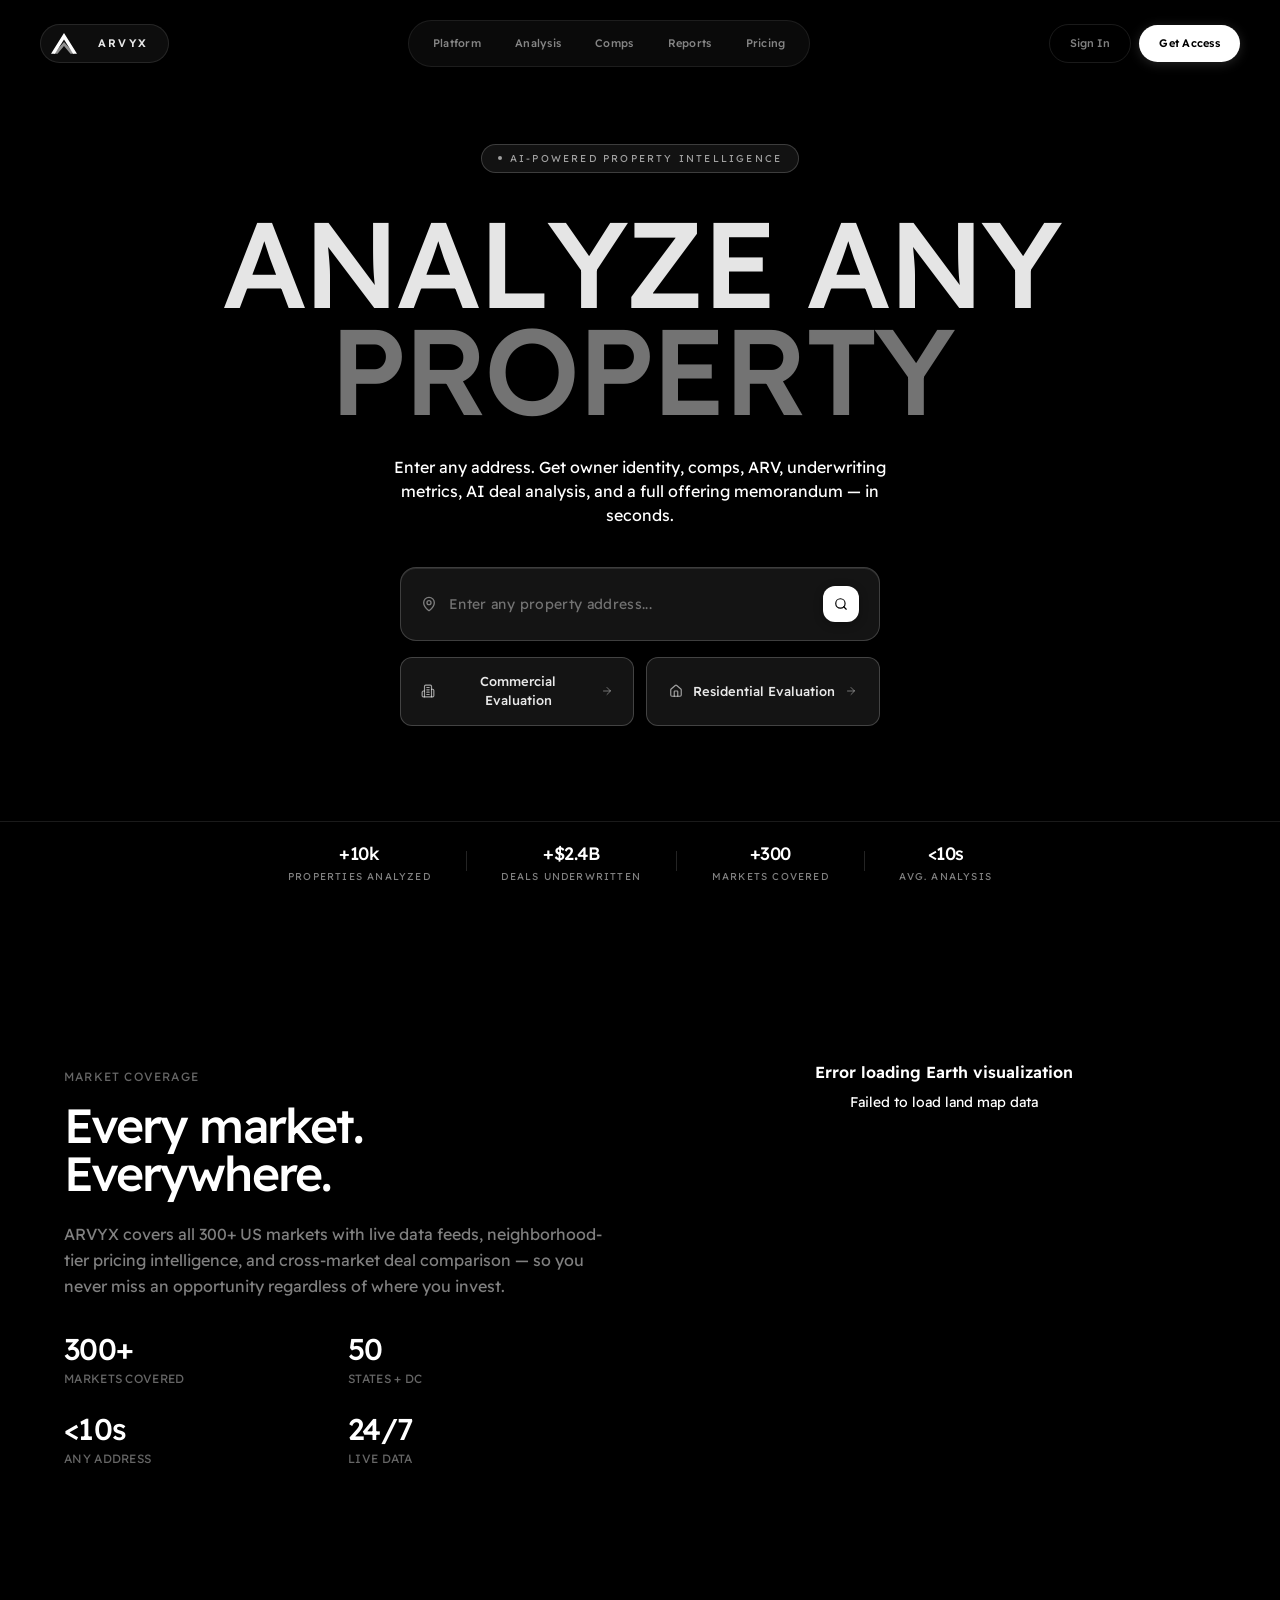
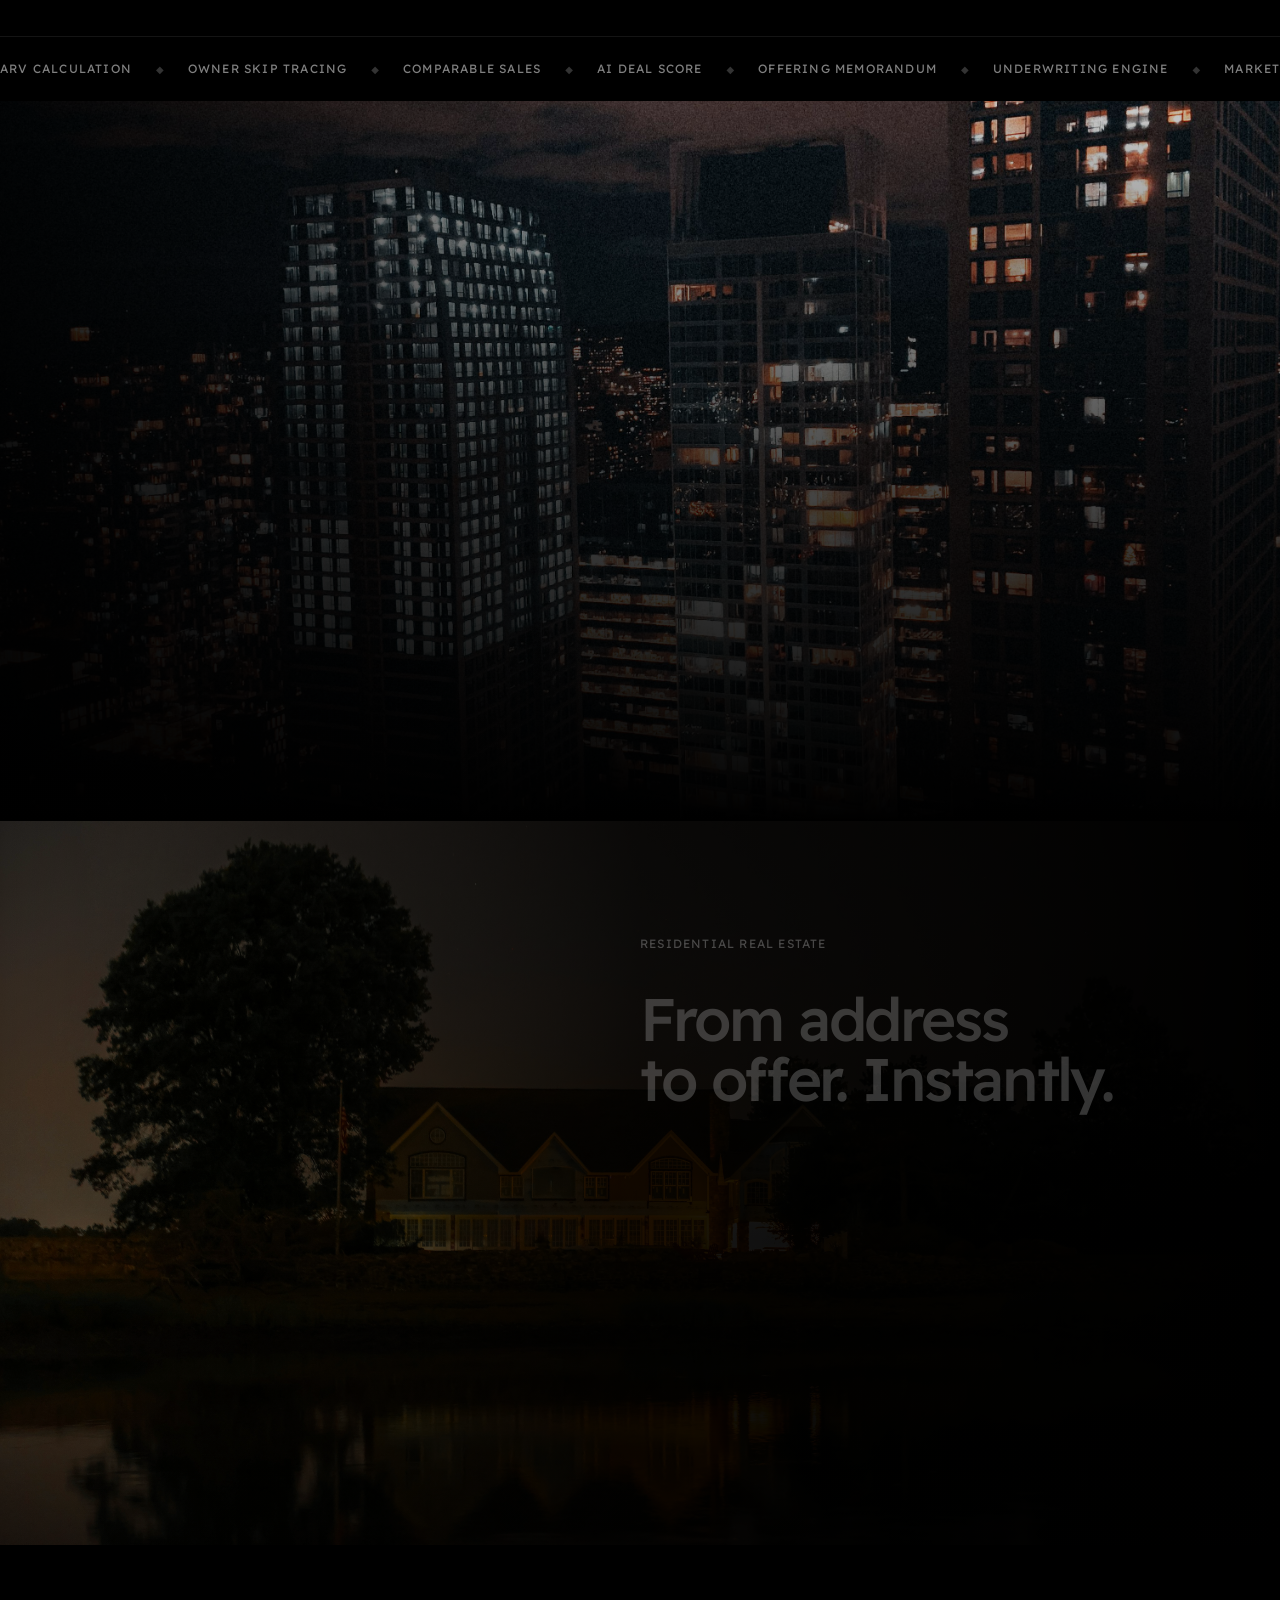
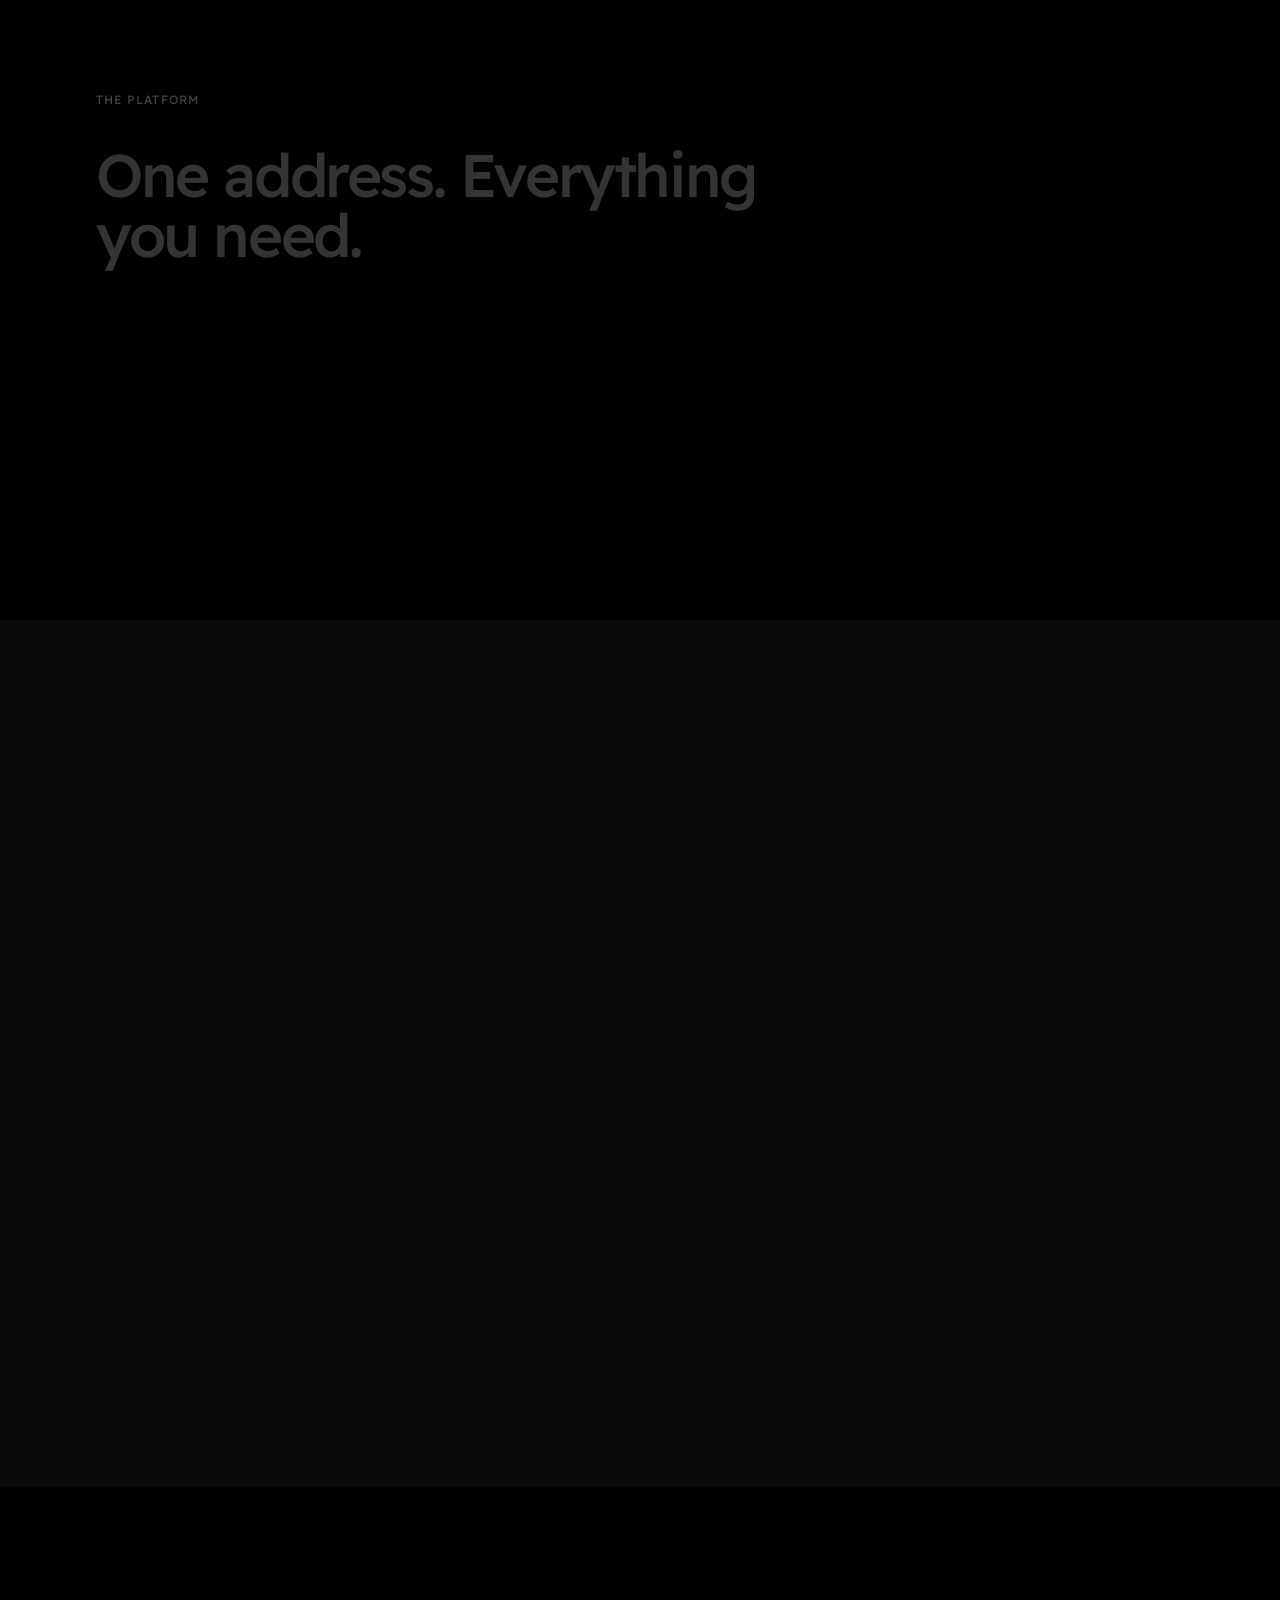
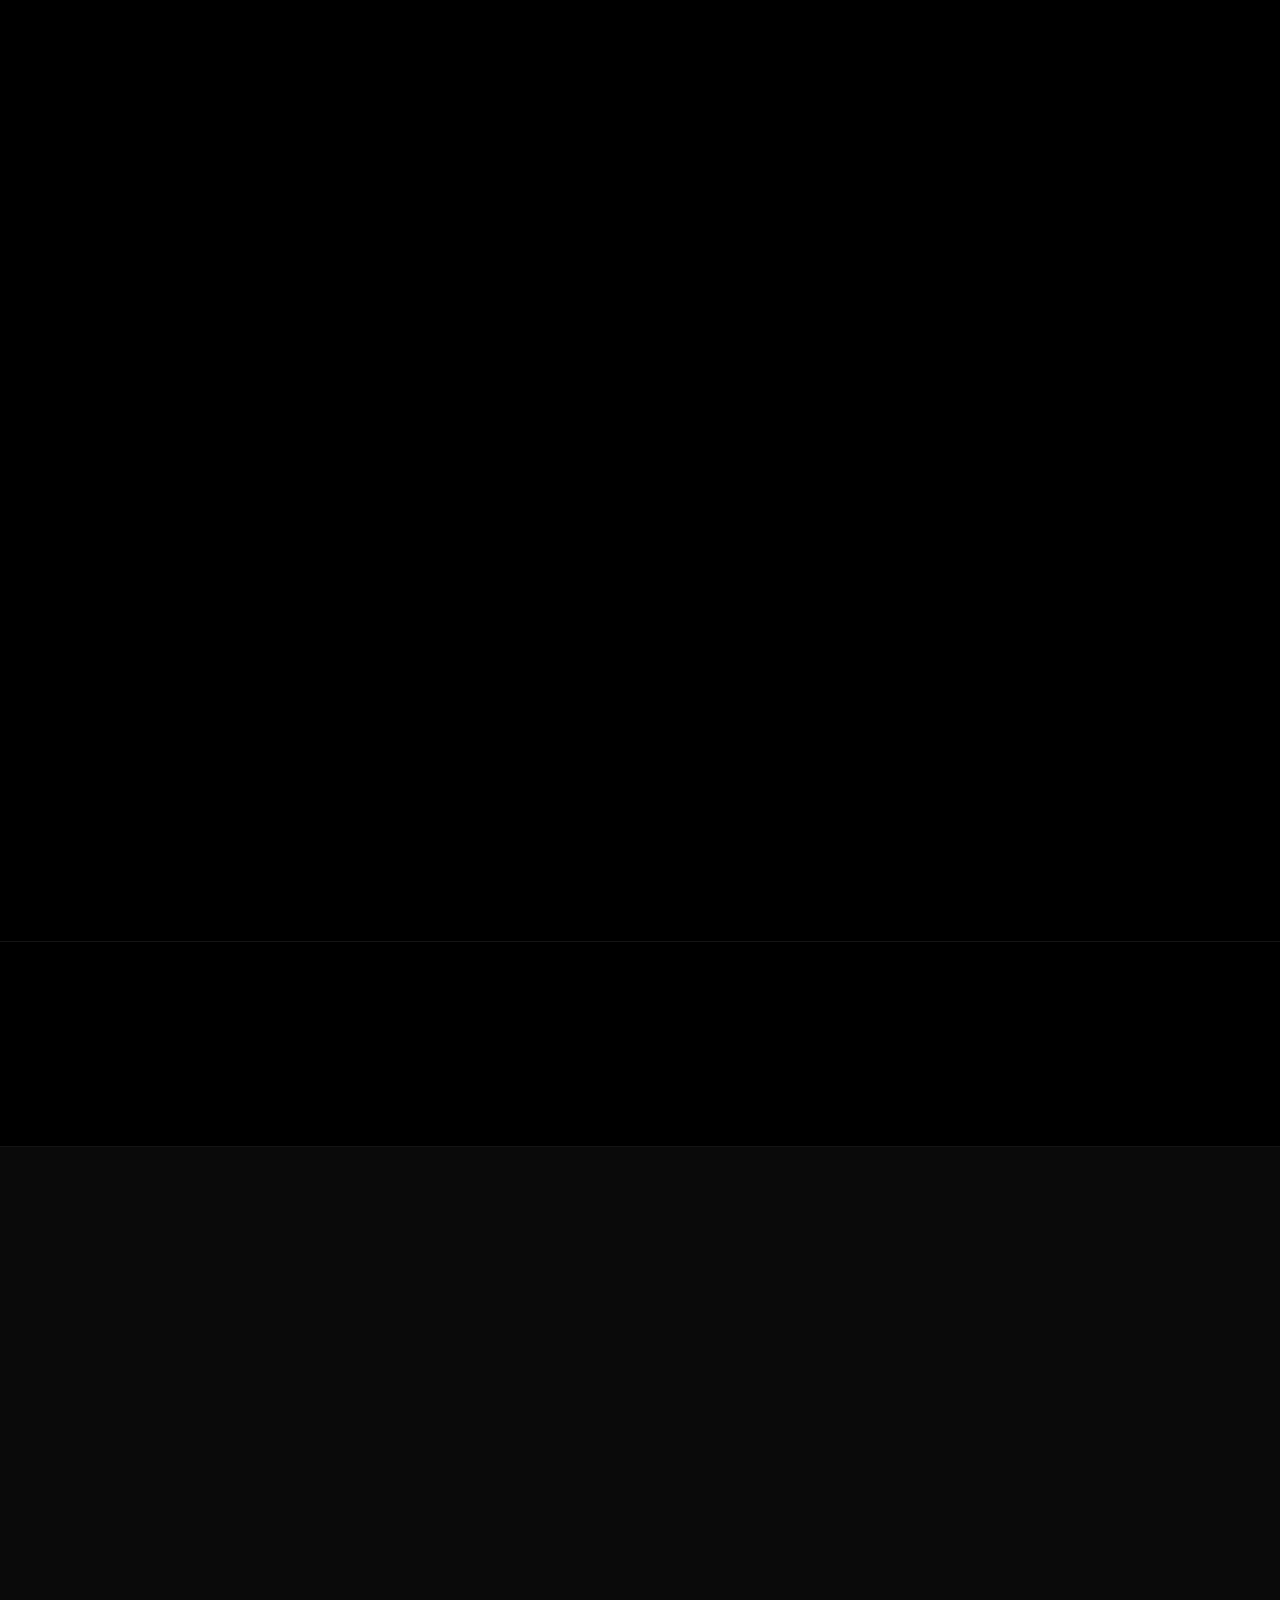
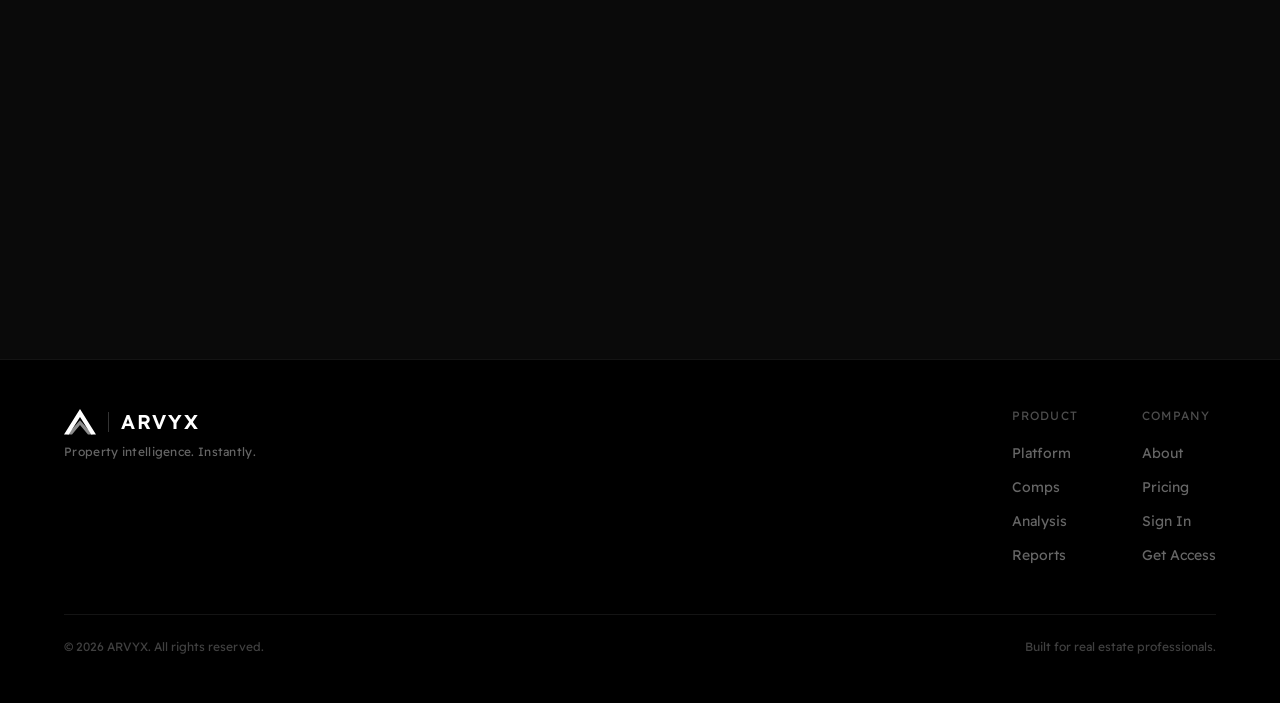
==== commit 94d0928a: "Hero: swap video to evening Firefly edit, lighten "Analyze Any" to neutral-200 Co-Authored-By: Claud" ====
--- a/index.html
+++ b/index.html
@@ -8,8 +8,8 @@
     <link rel="preconnect" href="https://fonts.googleapis.com" />
     <link rel="preconnect" href="https://fonts.gstatic.com" crossorigin />
     <link href="https://fonts.googleapis.com/css2?family=Readex+Pro:wght@300;400;500;600;700&display=swap" rel="stylesheet" />
-    <script type="module" crossorigin src="/assets/index-BGGkYKlH.js"></script>
-    <link rel="stylesheet" crossorigin href="/assets/index-CKwn5d8N.css">
+    <script type="module" crossorigin src="/assets/index-qADogv9H.js"></script>
+    <link rel="stylesheet" crossorigin href="/assets/index-2M0Yip0o.css">
   </head>
   <body>
     <div id="root"></div>
--- a/assets/index-2M0Yip0o.css
+++ b/assets/index-2M0Yip0o.css
@@ -0,0 +1 @@
+*,:before,:after{--tw-border-spacing-x: 0;--tw-border-spacing-y: 0;--tw-translate-x: 0;--tw-translate-y: 0;--tw-rotate: 0;--tw-skew-x: 0;--tw-skew-y: 0;--tw-scale-x: 1;--tw-scale-y: 1;--tw-pan-x: ;--tw-pan-y: ;--tw-pinch-zoom: ;--tw-scroll-snap-strictness: proximity;--tw-gradient-from-position: ;--tw-gradient-via-position: ;--tw-gradient-to-position: ;--tw-ordinal: ;--tw-slashed-zero: ;--tw-numeric-figure: ;--tw-numeric-spacing: ;--tw-numeric-fraction: ;--tw-ring-inset: ;--tw-ring-offset-width: 0px;--tw-ring-offset-color: #fff;--tw-ring-color: rgb(59 130 246 / .5);--tw-ring-offset-shadow: 0 0 #0000;--tw-ring-shadow: 0 0 #0000;--tw-shadow: 0 0 #0000;--tw-shadow-colored: 0 0 #0000;--tw-blur: ;--tw-brightness: ;--tw-contrast: ;--tw-grayscale: ;--tw-hue-rotate: ;--tw-invert: ;--tw-saturate: ;--tw-sepia: ;--tw-drop-shadow: ;--tw-backdrop-blur: ;--tw-backdrop-brightness: ;--tw-backdrop-contrast: ;--tw-backdrop-grayscale: ;--tw-backdrop-hue-rotate: ;--tw-backdrop-invert: ;--tw-backdrop-opacity: ;--tw-backdrop-saturate: ;--tw-backdrop-sepia: ;--tw-contain-size: ;--tw-contain-layout: ;--tw-contain-paint: ;--tw-contain-style: }::backdrop{--tw-border-spacing-x: 0;--tw-border-spacing-y: 0;--tw-translate-x: 0;--tw-translate-y: 0;--tw-rotate: 0;--tw-skew-x: 0;--tw-skew-y: 0;--tw-scale-x: 1;--tw-scale-y: 1;--tw-pan-x: ;--tw-pan-y: ;--tw-pinch-zoom: ;--tw-scroll-snap-strictness: proximity;--tw-gradient-from-position: ;--tw-gradient-via-position: ;--tw-gradient-to-position: ;--tw-ordinal: ;--tw-slashed-zero: ;--tw-numeric-figure: ;--tw-numeric-spacing: ;--tw-numeric-fraction: ;--tw-ring-inset: ;--tw-ring-offset-width: 0px;--tw-ring-offset-color: #fff;--tw-ring-color: rgb(59 130 246 / .5);--tw-ring-offset-shadow: 0 0 #0000;--tw-ring-shadow: 0 0 #0000;--tw-shadow: 0 0 #0000;--tw-shadow-colored: 0 0 #0000;--tw-blur: ;--tw-brightness: ;--tw-contrast: ;--tw-grayscale: ;--tw-hue-rotate: ;--tw-invert: ;--tw-saturate: ;--tw-sepia: ;--tw-drop-shadow: ;--tw-backdrop-blur: ;--tw-backdrop-brightness: ;--tw-backdrop-contrast: ;--tw-backdrop-grayscale: ;--tw-backdrop-hue-rotate: ;--tw-backdrop-invert: ;--tw-backdrop-opacity: ;--tw-backdrop-saturate: ;--tw-backdrop-sepia: ;--tw-contain-size: ;--tw-contain-layout: ;--tw-contain-paint: ;--tw-contain-style: }*,:before,:after{box-sizing:border-box;border-width:0;border-style:solid;border-color:#e5e7eb}:before,:after{--tw-content: ""}html,:host{line-height:1.5;-webkit-text-size-adjust:100%;-moz-tab-size:4;-o-tab-size:4;tab-size:4;font-family:Readex Pro,system-ui,-apple-system,sans-serif;font-feature-settings:normal;font-variation-settings:normal;-webkit-tap-highlight-color:transparent}body{margin:0;line-height:inherit}hr{height:0;color:inherit;border-top-width:1px}abbr:where([title]){-webkit-text-decoration:underline dotted;text-decoration:underline dotted}h1,h2,h3,h4,h5,h6{font-size:inherit;font-weight:inherit}a{color:inherit;text-decoration:inherit}b,strong{font-weight:bolder}code,kbd,samp,pre{font-family:ui-monospace,SFMono-Regular,Menlo,Monaco,Consolas,Liberation Mono,Courier New,monospace;font-feature-settings:normal;font-variation-settings:normal;font-size:1em}small{font-size:80%}sub,sup{font-size:75%;line-height:0;position:relative;vertical-align:baseline}sub{bottom:-.25em}sup{top:-.5em}table{text-indent:0;border-color:inherit;border-collapse:collapse}button,input,optgroup,select,textarea{font-family:inherit;font-feature-settings:inherit;font-variation-settings:inherit;font-size:100%;font-weight:inherit;line-height:inherit;letter-spacing:inherit;color:inherit;margin:0;padding:0}button,select{text-transform:none}button,input:where([type=button]),input:where([type=reset]),input:where([type=submit]){-webkit-appearance:button;background-color:transparent;background-image:none}:-moz-focusring{outline:auto}:-moz-ui-invalid{box-shadow:none}progress{vertical-align:baseline}::-webkit-inner-spin-button,::-webkit-outer-spin-button{height:auto}[type=search]{-webkit-appearance:textfield;outline-offset:-2px}::-webkit-search-decoration{-webkit-appearance:none}::-webkit-file-upload-button{-webkit-appearance:button;font:inherit}summary{display:list-item}blockquote,dl,dd,h1,h2,h3,h4,h5,h6,hr,figure,p,pre{margin:0}fieldset{margin:0;padding:0}legend{padding:0}ol,ul,menu{list-style:none;margin:0;padding:0}dialog{padding:0}textarea{resize:vertical}input::-moz-placeholder,textarea::-moz-placeholder{opacity:1;color:#9ca3af}input::placeholder,textarea::placeholder{opacity:1;color:#9ca3af}button,[role=button]{cursor:pointer}:disabled{cursor:default}img,svg,video,canvas,audio,iframe,embed,object{display:block;vertical-align:middle}img,video{max-width:100%;height:auto}[hidden]:where(:not([hidden=until-found])){display:none}:root{--gradient-color: #ffffff;--sparkles-color: #ffffff;--background: oklch(.145 0 0);--foreground: oklch(.985 0 0);--card: oklch(.205 0 0);--card-foreground: oklch(.985 0 0);--popover: oklch(.205 0 0);--popover-foreground: oklch(.985 0 0);--primary: oklch(.922 0 0);--primary-foreground: oklch(.205 0 0);--secondary: oklch(.269 0 0);--secondary-foreground: oklch(.985 0 0);--muted: oklch(.269 0 0);--muted-foreground: oklch(.708 0 0);--accent: oklch(.269 0 0);--accent-foreground: oklch(.985 0 0);--destructive: oklch(.704 .191 22.216);--border: oklch(1 0 0 / 10%);--input: oklch(1 0 0 / 15%);--ring: oklch(.556 0 0);--chart-1: oklch(.488 .243 264.376);--chart-2: oklch(.696 .17 162.48);--chart-3: oklch(.769 .188 70.08);--chart-4: oklch(.627 .265 303.9);--chart-5: oklch(.645 .246 16.439);--sidebar: oklch(.205 0 0);--sidebar-foreground: oklch(.985 0 0);--sidebar-primary: oklch(.488 .243 264.376);--sidebar-primary-foreground: oklch(.985 0 0);--sidebar-accent: oklch(.269 0 0);--sidebar-accent-foreground: oklch(.985 0 0);--sidebar-border: oklch(1 0 0 / 10%);--sidebar-ring: oklch(.556 0 0);--radius: .625rem}.dark{--gradient-color: #ffffff;--sparkles-color: #ffffff;--background: oklch(.145 0 0);--foreground: oklch(.985 0 0);--card: oklch(.205 0 0);--card-foreground: oklch(.985 0 0);--popover: oklch(.205 0 0);--popover-foreground: oklch(.985 0 0);--primary: oklch(.922 0 0);--primary-foreground: oklch(.205 0 0);--secondary: oklch(.269 0 0);--secondary-foreground: oklch(.985 0 0);--muted: oklch(.269 0 0);--muted-foreground: oklch(.708 0 0);--accent: oklch(.269 0 0);--accent-foreground: oklch(.985 0 0);--destructive: oklch(.704 .191 22.216);--border: oklch(1 0 0 / 10%);--input: oklch(1 0 0 / 15%);--ring: oklch(.556 0 0);--chart-1: oklch(.488 .243 264.376);--chart-2: oklch(.696 .17 162.48);--chart-3: oklch(.769 .188 70.08);--chart-4: oklch(.627 .265 303.9);--chart-5: oklch(.645 .246 16.439);--sidebar: oklch(.205 0 0);--sidebar-foreground: oklch(.985 0 0);--sidebar-primary: oklch(.488 .243 264.376);--sidebar-primary-foreground: oklch(.985 0 0);--sidebar-accent: oklch(.269 0 0);--sidebar-accent-foreground: oklch(.985 0 0);--sidebar-border: oklch(1 0 0 / 10%);--sidebar-ring: oklch(.556 0 0)}*,*:before,*:after{-webkit-font-smoothing:antialiased;-moz-osx-font-smoothing:grayscale}html,body,#root{height:100%}body{background-color:#000;color:#fff;font-family:Readex Pro,system-ui,sans-serif}.container{width:100%}@media (min-width: 640px){.container{max-width:640px}}@media (min-width: 768px){.container{max-width:768px}}@media (min-width: 1024px){.container{max-width:1024px}}@media (min-width: 1280px){.container{max-width:1280px}}@media (min-width: 1536px){.container{max-width:1536px}}.hero-title{letter-spacing:-.04em;line-height:.9}.pointer-events-none{pointer-events:none}.visible{visibility:visible}.fixed{position:fixed}.absolute{position:absolute}.relative{position:relative}.inset-0{top:0;right:0;bottom:0;left:0}.bottom-0{bottom:0}.bottom-4{bottom:1rem}.left-0{left:0}.left-0\.5{left:.125rem}.left-4{left:1rem}.right-0{right:0}.top-0{top:0}.top-0\.5{top:.125rem}.z-10{z-index:10}.z-40{z-index:40}.z-50{z-index:50}.z-\[60\]{z-index:60}.mx-auto{margin-left:auto;margin-right:auto}.mb-1{margin-bottom:.25rem}.mb-10{margin-bottom:2.5rem}.mb-16{margin-bottom:4rem}.mb-2{margin-bottom:.5rem}.mb-4{margin-bottom:1rem}.mb-6{margin-bottom:1.5rem}.mb-7{margin-bottom:1.75rem}.mb-8{margin-bottom:2rem}.mb-9{margin-bottom:2.25rem}.ml-1{margin-left:.25rem}.ml-1\.5{margin-left:.375rem}.ml-auto{margin-left:auto}.mt-0\.5{margin-top:.125rem}.mt-1{margin-top:.25rem}.mt-12{margin-top:3rem}.mt-2{margin-top:.5rem}.block{display:block}.inline-block{display:inline-block}.flex{display:flex}.inline-flex{display:inline-flex}.grid{display:grid}.hidden{display:none}.aspect-square{aspect-ratio:1 / 1}.h-1{height:.25rem}.h-3{height:.75rem}.h-3\.5{height:.875rem}.h-4{height:1rem}.h-5{height:1.25rem}.h-6{height:1.5rem}.h-9{height:2.25rem}.h-auto{height:auto}.h-full{height:100%}.h-screen{height:100vh}.min-h-\[80vh\]{min-height:80vh}.w-1{width:.25rem}.w-12{width:3rem}.w-3{width:.75rem}.w-3\.5{width:.875rem}.w-4{width:1rem}.w-5{width:1.25rem}.w-6{width:1.5rem}.w-9{width:2.25rem}.w-full{width:100%}.w-px{width:1px}.min-w-0{min-width:0px}.max-w-2xl{max-width:42rem}.max-w-3xl{max-width:48rem}.max-w-5xl{max-width:64rem}.max-w-7xl{max-width:80rem}.max-w-\[30rem\]{max-width:30rem}.max-w-\[32rem\]{max-width:32rem}.max-w-\[480px\]{max-width:480px}.max-w-md{max-width:28rem}.max-w-xl{max-width:36rem}.flex-1{flex:1 1 0%}.shrink-0{flex-shrink:0}.translate-x-0{--tw-translate-x: 0px;transform:translate(var(--tw-translate-x),var(--tw-translate-y)) rotate(var(--tw-rotate)) skew(var(--tw-skew-x)) skewY(var(--tw-skew-y)) scaleX(var(--tw-scale-x)) scaleY(var(--tw-scale-y))}.translate-x-6{--tw-translate-x: 1.5rem;transform:translate(var(--tw-translate-x),var(--tw-translate-y)) rotate(var(--tw-rotate)) skew(var(--tw-skew-x)) skewY(var(--tw-skew-y)) scaleX(var(--tw-scale-x)) scaleY(var(--tw-scale-y))}@keyframes spin{to{transform:rotate(360deg)}}.animate-spin{animation:spin 1s linear infinite}.cursor-default{cursor:default}.select-none{-webkit-user-select:none;-moz-user-select:none;user-select:none}.resize{resize:both}.grid-cols-2{grid-template-columns:repeat(2,minmax(0,1fr))}.flex-col{flex-direction:column}.flex-wrap{flex-wrap:wrap}.items-start{align-items:flex-start}.items-end{align-items:flex-end}.items-center{align-items:center}.justify-center{justify-content:center}.justify-between{justify-content:space-between}.gap-0\.5{gap:.125rem}.gap-12{gap:3rem}.gap-16{gap:4rem}.gap-2{gap:.5rem}.gap-2\.5{gap:.625rem}.gap-3{gap:.75rem}.gap-4{gap:1rem}.gap-6{gap:1.5rem}.gap-8{gap:2rem}.space-y-1>:not([hidden])~:not([hidden]){--tw-space-y-reverse: 0;margin-top:calc(.25rem * calc(1 - var(--tw-space-y-reverse)));margin-bottom:calc(.25rem * var(--tw-space-y-reverse))}.space-y-2\.5>:not([hidden])~:not([hidden]){--tw-space-y-reverse: 0;margin-top:calc(.625rem * calc(1 - var(--tw-space-y-reverse)));margin-bottom:calc(.625rem * var(--tw-space-y-reverse))}.space-y-3>:not([hidden])~:not([hidden]){--tw-space-y-reverse: 0;margin-top:calc(.75rem * calc(1 - var(--tw-space-y-reverse)));margin-bottom:calc(.75rem * var(--tw-space-y-reverse))}.overflow-hidden{overflow:hidden}.whitespace-nowrap{white-space:nowrap}.rounded-2xl{border-radius:1rem}.rounded-3xl{border-radius:1.5rem}.rounded-full{border-radius:9999px}.rounded-md{border-radius:.375rem}.rounded-xl{border-radius:.75rem}.border{border-width:1px}.border-2{border-width:2px}.border-b{border-bottom-width:1px}.border-t{border-top-width:1px}.border-none{border-style:none}.border-white\/10{border-color:#ffffff1a}.border-white\/15{border-color:#ffffff26}.border-white\/20{border-color:#fff3}.border-white\/\[0\.08\]{border-color:#ffffff14}.border-white\/\[0\.18\]{border-color:#ffffff2e}.border-white\/\[0\.1\]{border-color:#ffffff1a}.border-white\/\[0\.2\]{border-color:#fff3}.border-t-white\/60{border-top-color:#fff9}.bg-black{--tw-bg-opacity: 1;background-color:rgb(0 0 0 / var(--tw-bg-opacity, 1))}.bg-black\/35{background-color:#00000059}.bg-neutral-800{--tw-bg-opacity: 1;background-color:rgb(38 38 38 / var(--tw-bg-opacity, 1))}.bg-neutral-900{--tw-bg-opacity: 1;background-color:rgb(23 23 23 / var(--tw-bg-opacity, 1))}.bg-neutral-900\/80{background-color:#171717cc}.bg-neutral-950{--tw-bg-opacity: 1;background-color:rgb(10 10 10 / var(--tw-bg-opacity, 1))}.bg-transparent{background-color:transparent}.bg-white{--tw-bg-opacity: 1;background-color:rgb(255 255 255 / var(--tw-bg-opacity, 1))}.bg-white\/20{background-color:#fff3}.bg-white\/5{background-color:#ffffff0d}.bg-white\/60{background-color:#fff9}.bg-white\/\[0\.04\]{background-color:#ffffff0a}.bg-white\/\[0\.05\]{background-color:#ffffff0d}.bg-white\/\[0\.07\]{background-color:#ffffff12}.bg-white\/\[0\.08\]{background-color:#ffffff14}.bg-white\/\[0\.14\]{background-color:#ffffff24}.bg-gradient-to-b{background-image:linear-gradient(to bottom,var(--tw-gradient-stops))}.bg-gradient-to-l{background-image:linear-gradient(to left,var(--tw-gradient-stops))}.bg-gradient-to-r{background-image:linear-gradient(to right,var(--tw-gradient-stops))}.bg-gradient-to-t{background-image:linear-gradient(to top,var(--tw-gradient-stops))}.from-black{--tw-gradient-from: #000 var(--tw-gradient-from-position);--tw-gradient-to: rgb(0 0 0 / 0) var(--tw-gradient-to-position);--tw-gradient-stops: var(--tw-gradient-from), var(--tw-gradient-to)}.from-black\/40{--tw-gradient-from: rgb(0 0 0 / .4) var(--tw-gradient-from-position);--tw-gradient-to: rgb(0 0 0 / 0) var(--tw-gradient-to-position);--tw-gradient-stops: var(--tw-gradient-from), var(--tw-gradient-to)}.from-black\/50{--tw-gradient-from: rgb(0 0 0 / .5) var(--tw-gradient-from-position);--tw-gradient-to: rgb(0 0 0 / 0) var(--tw-gradient-to-position);--tw-gradient-stops: var(--tw-gradient-from), var(--tw-gradient-to)}.from-black\/80{--tw-gradient-from: rgb(0 0 0 / .8) var(--tw-gradient-from-position);--tw-gradient-to: rgb(0 0 0 / 0) var(--tw-gradient-to-position);--tw-gradient-stops: var(--tw-gradient-from), var(--tw-gradient-to)}.via-black\/30{--tw-gradient-to: rgb(0 0 0 / 0) var(--tw-gradient-to-position);--tw-gradient-stops: var(--tw-gradient-from), rgb(0 0 0 / .3) var(--tw-gradient-via-position), var(--tw-gradient-to)}.via-black\/5{--tw-gradient-to: rgb(0 0 0 / 0) var(--tw-gradient-to-position);--tw-gradient-stops: var(--tw-gradient-from), rgb(0 0 0 / .05) var(--tw-gradient-via-position), var(--tw-gradient-to)}.via-black\/70{--tw-gradient-to: rgb(0 0 0 / 0) var(--tw-gradient-to-position);--tw-gradient-stops: var(--tw-gradient-from), rgb(0 0 0 / .7) var(--tw-gradient-via-position), var(--tw-gradient-to)}.via-black\/80{--tw-gradient-to: rgb(0 0 0 / 0) var(--tw-gradient-to-position);--tw-gradient-stops: var(--tw-gradient-from), rgb(0 0 0 / .8) var(--tw-gradient-via-position), var(--tw-gradient-to)}.via-transparent{--tw-gradient-to: rgb(0 0 0 / 0) var(--tw-gradient-to-position);--tw-gradient-stops: var(--tw-gradient-from), transparent var(--tw-gradient-via-position), var(--tw-gradient-to)}.to-black\/20{--tw-gradient-to: rgb(0 0 0 / .2) var(--tw-gradient-to-position)}.to-black\/60{--tw-gradient-to: rgb(0 0 0 / .6) var(--tw-gradient-to-position)}.to-black\/80{--tw-gradient-to: rgb(0 0 0 / .8) var(--tw-gradient-to-position)}.to-transparent{--tw-gradient-to: transparent var(--tw-gradient-to-position)}.bg-cover{background-size:cover}.bg-center{background-position:center}.object-cover{-o-object-fit:cover;object-fit:cover}.p-12{padding:3rem}.p-2\.5{padding:.625rem}.p-8{padding:2rem}.px-2{padding-left:.5rem;padding-right:.5rem}.px-3{padding-left:.75rem;padding-right:.75rem}.px-4{padding-left:1rem;padding-right:1rem}.px-5{padding-left:1.25rem;padding-right:1.25rem}.px-6{padding-left:1.5rem;padding-right:1.5rem}.px-8{padding-left:2rem;padding-right:2rem}.py-1{padding-top:.25rem;padding-bottom:.25rem}.py-1\.5{padding-top:.375rem;padding-bottom:.375rem}.py-12{padding-top:3rem;padding-bottom:3rem}.py-16{padding-top:4rem;padding-bottom:4rem}.py-2{padding-top:.5rem;padding-bottom:.5rem}.py-2\.5{padding-top:.625rem;padding-bottom:.625rem}.py-24{padding-top:6rem;padding-bottom:6rem}.py-3{padding-top:.75rem;padding-bottom:.75rem}.py-3\.5{padding-top:.875rem;padding-bottom:.875rem}.py-4{padding-top:1rem;padding-bottom:1rem}.py-6{padding-top:1.5rem;padding-bottom:1.5rem}.pb-12{padding-bottom:3rem}.pb-20{padding-bottom:5rem}.pb-28{padding-bottom:7rem}.pl-2\.5{padding-left:.625rem}.pr-5{padding-right:1.25rem}.pt-20{padding-top:5rem}.pt-28{padding-top:7rem}.pt-40{padding-top:10rem}.pt-5{padding-top:1.25rem}.pt-6{padding-top:1.5rem}.text-center{text-align:center}.text-3xl{font-size:1.875rem;line-height:2.25rem}.text-4xl{font-size:2.25rem;line-height:2.5rem}.text-5xl{font-size:3rem;line-height:1}.text-6xl{font-size:3.75rem;line-height:1}.text-\[0\.9375rem\]{font-size:.9375rem}.text-\[10px\]{font-size:10px}.text-\[11px\]{font-size:11px}.text-\[13px\]{font-size:13px}.text-\[9px\]{font-size:9px}.text-base{font-size:1rem;line-height:1.5rem}.text-lg{font-size:1.125rem;line-height:1.75rem}.text-sm{font-size:.875rem;line-height:1.25rem}.text-xl{font-size:1.25rem;line-height:1.75rem}.text-xs{font-size:.75rem;line-height:1rem}.font-light{font-weight:300}.font-medium{font-weight:500}.font-semibold{font-weight:600}.uppercase{text-transform:uppercase}.leading-\[0\.88\]{line-height:.88}.leading-none{line-height:1}.leading-relaxed{line-height:1.625}.tracking-\[-0\.03em\]{letter-spacing:-.03em}.tracking-\[0\.12em\]{letter-spacing:.12em}.tracking-\[0\.22em\]{letter-spacing:.22em}.tracking-\[0\.2em\]{letter-spacing:.2em}.tracking-tight{letter-spacing:-.025em}.tracking-wide{letter-spacing:.025em}.tracking-widest{letter-spacing:.1em}.text-black{--tw-text-opacity: 1;color:rgb(0 0 0 / var(--tw-text-opacity, 1))}.text-black\/50{color:#00000080}.text-black\/60{color:#0009}.text-black\/70{color:#000000b3}.text-neutral-200{--tw-text-opacity: 1;color:rgb(229 229 229 / var(--tw-text-opacity, 1))}.text-neutral-500{--tw-text-opacity: 1;color:rgb(115 115 115 / var(--tw-text-opacity, 1))}.text-white{--tw-text-opacity: 1;color:rgb(255 255 255 / var(--tw-text-opacity, 1))}.text-white\/10{color:#ffffff1a}.text-white\/20{color:#fff3}.text-white\/25{color:#ffffff40}.text-white\/30{color:#ffffff4d}.text-white\/40{color:#fff6}.text-white\/45{color:#ffffff73}.text-white\/50{color:#ffffff80}.text-white\/60{color:#fff9}.text-white\/70{color:#ffffffb3}.text-white\/90{color:#ffffffe6}.placeholder-white\/30::-moz-placeholder{color:#ffffff4d}.placeholder-white\/30::placeholder{color:#ffffff4d}.shadow-\[0_2px_10px_rgba\(0\,0\,0\,0\.3\)\]{--tw-shadow: 0 2px 10px rgba(0,0,0,.3);--tw-shadow-colored: 0 2px 10px var(--tw-shadow-color);box-shadow:var(--tw-ring-offset-shadow, 0 0 #0000),var(--tw-ring-shadow, 0 0 #0000),var(--tw-shadow)}.shadow-\[0_2px_12px_rgba\(255\,255\,255\,0\.15\)\]{--tw-shadow: 0 2px 12px rgba(255,255,255,.15);--tw-shadow-colored: 0 2px 12px var(--tw-shadow-color);box-shadow:var(--tw-ring-offset-shadow, 0 0 #0000),var(--tw-ring-shadow, 0 0 #0000),var(--tw-shadow)}.shadow-\[0_4px_32px_rgba\(0\,0\,0\,0\.5\)\,inset_0_1px_0_rgba\(255\,255\,255\,0\.1\)\]{--tw-shadow: 0 4px 32px rgba(0,0,0,.5),inset 0 1px 0 rgba(255,255,255,.1);--tw-shadow-colored: 0 4px 32px var(--tw-shadow-color), inset 0 1px 0 var(--tw-shadow-color);box-shadow:var(--tw-ring-offset-shadow, 0 0 #0000),var(--tw-ring-shadow, 0 0 #0000),var(--tw-shadow)}.outline-none{outline:2px solid transparent;outline-offset:2px}.backdrop-blur{--tw-backdrop-blur: blur(8px);-webkit-backdrop-filter:var(--tw-backdrop-blur) var(--tw-backdrop-brightness) var(--tw-backdrop-contrast) var(--tw-backdrop-grayscale) var(--tw-backdrop-hue-rotate) var(--tw-backdrop-invert) var(--tw-backdrop-opacity) var(--tw-backdrop-saturate) var(--tw-backdrop-sepia);backdrop-filter:var(--tw-backdrop-blur) var(--tw-backdrop-brightness) var(--tw-backdrop-contrast) var(--tw-backdrop-grayscale) var(--tw-backdrop-hue-rotate) var(--tw-backdrop-invert) var(--tw-backdrop-opacity) var(--tw-backdrop-saturate) var(--tw-backdrop-sepia)}.backdrop-blur-2xl{--tw-backdrop-blur: blur(40px);-webkit-backdrop-filter:var(--tw-backdrop-blur) var(--tw-backdrop-brightness) var(--tw-backdrop-contrast) var(--tw-backdrop-grayscale) var(--tw-backdrop-hue-rotate) var(--tw-backdrop-invert) var(--tw-backdrop-opacity) var(--tw-backdrop-saturate) var(--tw-backdrop-sepia);backdrop-filter:var(--tw-backdrop-blur) var(--tw-backdrop-brightness) var(--tw-backdrop-contrast) var(--tw-backdrop-grayscale) var(--tw-backdrop-hue-rotate) var(--tw-backdrop-invert) var(--tw-backdrop-opacity) var(--tw-backdrop-saturate) var(--tw-backdrop-sepia)}.backdrop-blur-md{--tw-backdrop-blur: blur(12px);-webkit-backdrop-filter:var(--tw-backdrop-blur) var(--tw-backdrop-brightness) var(--tw-backdrop-contrast) var(--tw-backdrop-grayscale) var(--tw-backdrop-hue-rotate) var(--tw-backdrop-invert) var(--tw-backdrop-opacity) var(--tw-backdrop-saturate) var(--tw-backdrop-sepia);backdrop-filter:var(--tw-backdrop-blur) var(--tw-backdrop-brightness) var(--tw-backdrop-contrast) var(--tw-backdrop-grayscale) var(--tw-backdrop-hue-rotate) var(--tw-backdrop-invert) var(--tw-backdrop-opacity) var(--tw-backdrop-saturate) var(--tw-backdrop-sepia)}.backdrop-blur-xl{--tw-backdrop-blur: blur(24px);-webkit-backdrop-filter:var(--tw-backdrop-blur) var(--tw-backdrop-brightness) var(--tw-backdrop-contrast) var(--tw-backdrop-grayscale) var(--tw-backdrop-hue-rotate) var(--tw-backdrop-invert) var(--tw-backdrop-opacity) var(--tw-backdrop-saturate) var(--tw-backdrop-sepia);backdrop-filter:var(--tw-backdrop-blur) var(--tw-backdrop-brightness) var(--tw-backdrop-contrast) var(--tw-backdrop-grayscale) var(--tw-backdrop-hue-rotate) var(--tw-backdrop-invert) var(--tw-backdrop-opacity) var(--tw-backdrop-saturate) var(--tw-backdrop-sepia)}.transition{transition-property:color,background-color,border-color,text-decoration-color,fill,stroke,opacity,box-shadow,transform,filter,backdrop-filter;transition-timing-function:cubic-bezier(.4,0,.2,1);transition-duration:.15s}.transition-all{transition-property:all;transition-timing-function:cubic-bezier(.4,0,.2,1);transition-duration:.15s}.transition-colors{transition-property:color,background-color,border-color,text-decoration-color,fill,stroke;transition-timing-function:cubic-bezier(.4,0,.2,1);transition-duration:.15s}.transition-transform{transition-property:transform;transition-timing-function:cubic-bezier(.4,0,.2,1);transition-duration:.15s}.duration-200{transition-duration:.2s}.duration-300{transition-duration:.3s}@keyframes marquee{0%{transform:translate(0)}to{transform:translate(-50%)}}.animate-marquee{animation:marquee 30s linear infinite;will-change:transform}.placeholder\:text-white\/40::-moz-placeholder{color:#fff6}.placeholder\:text-white\/40::placeholder{color:#fff6}.focus-within\:border-white\/\[0\.3\]:focus-within{border-color:#ffffff4d}.focus-within\:bg-white\/\[0\.1\]:focus-within{background-color:#ffffff1a}.hover\:border-white\/20:hover{border-color:#fff3}.hover\:border-white\/\[0\.16\]:hover{border-color:#ffffff29}.hover\:border-white\/\[0\.18\]:hover{border-color:#ffffff2e}.hover\:border-white\/\[0\.26\]:hover{border-color:#ffffff42}.hover\:border-white\/\[0\.32\]:hover{border-color:#ffffff52}.hover\:bg-neutral-200:hover{--tw-bg-opacity: 1;background-color:rgb(229 229 229 / var(--tw-bg-opacity, 1))}.hover\:bg-neutral-800:hover{--tw-bg-opacity: 1;background-color:rgb(38 38 38 / var(--tw-bg-opacity, 1))}.hover\:bg-white\/90:hover{background-color:#ffffffe6}.hover\:bg-white\/\[0\.05\]:hover{background-color:#ffffff0d}.hover\:bg-white\/\[0\.07\]:hover{background-color:#ffffff12}.hover\:bg-white\/\[0\.09\]:hover{background-color:#ffffff17}.hover\:bg-white\/\[0\.12\]:hover{background-color:#ffffff1f}.hover\:bg-white\/\[0\.16\]:hover{background-color:#ffffff29}.hover\:bg-white\/\[0\.1\]:hover{background-color:#ffffff1a}.hover\:text-neutral-500:hover{--tw-text-opacity: 1;color:rgb(115 115 115 / var(--tw-text-opacity, 1))}.hover\:text-white:hover{--tw-text-opacity: 1;color:rgb(255 255 255 / var(--tw-text-opacity, 1))}.hover\:text-white\/90:hover{color:#ffffffe6}.hover\:shadow-\[0_0_20px_rgba\(255\,255\,255\,0\.22\)\]:hover{--tw-shadow: 0 0 20px rgba(255,255,255,.22);--tw-shadow-colored: 0 0 20px var(--tw-shadow-color);box-shadow:var(--tw-ring-offset-shadow, 0 0 #0000),var(--tw-ring-shadow, 0 0 #0000),var(--tw-shadow)}.focus\:border-white\/40:focus{border-color:#fff6}.focus\:outline-none:focus{outline:2px solid transparent;outline-offset:2px}.active\:scale-\[0\.94\]:active{--tw-scale-x: .94;--tw-scale-y: .94;transform:translate(var(--tw-translate-x),var(--tw-translate-y)) rotate(var(--tw-rotate)) skew(var(--tw-skew-x)) skewY(var(--tw-skew-y)) scaleX(var(--tw-scale-x)) scaleY(var(--tw-scale-y))}.active\:scale-\[0\.97\]:active{--tw-scale-x: .97;--tw-scale-y: .97;transform:translate(var(--tw-translate-x),var(--tw-translate-y)) rotate(var(--tw-rotate)) skew(var(--tw-skew-x)) skewY(var(--tw-skew-y)) scaleX(var(--tw-scale-x)) scaleY(var(--tw-scale-y))}.group:focus-within .group-focus-within\:text-white\/65{color:#ffffffa6}.group:hover .group-hover\:translate-x-0\.5{--tw-translate-x: .125rem;transform:translate(var(--tw-translate-x),var(--tw-translate-y)) rotate(var(--tw-rotate)) skew(var(--tw-skew-x)) skewY(var(--tw-skew-y)) scaleX(var(--tw-scale-x)) scaleY(var(--tw-scale-y))}.group:hover .group-hover\:text-white{--tw-text-opacity: 1;color:rgb(255 255 255 / var(--tw-text-opacity, 1))}.group:hover .group-hover\:text-white\/70{color:#ffffffb3}.group:hover .group-hover\:text-white\/80{color:#fffc}@media (min-width: 640px){.sm\:block{display:block}.sm\:flex-row{flex-direction:row}.sm\:px-10{padding-left:2.5rem;padding-right:2.5rem}.sm\:px-6{padding-left:1.5rem;padding-right:1.5rem}}@media (min-width: 768px){.md\:mb-10{margin-bottom:2.5rem}.md\:mb-8{margin-bottom:2rem}.md\:mb-9{margin-bottom:2.25rem}.md\:flex{display:flex}.md\:hidden{display:none}.md\:grid-cols-2{grid-template-columns:repeat(2,minmax(0,1fr))}.md\:grid-cols-3{grid-template-columns:repeat(3,minmax(0,1fr))}.md\:flex-row{flex-direction:row}.md\:p-20{padding:5rem}.md\:px-10{padding-left:2.5rem;padding-right:2.5rem}.md\:px-16{padding-left:4rem;padding-right:4rem}.md\:py-32{padding-top:8rem;padding-bottom:8rem}.md\:py-36{padding-top:9rem;padding-bottom:9rem}.md\:py-\[1\.125rem\]{padding-top:1.125rem;padding-bottom:1.125rem}.md\:pb-28{padding-bottom:7rem}.md\:text-left{text-align:left}.md\:text-5xl{font-size:3rem;line-height:1}.md\:text-6xl{font-size:3.75rem;line-height:1}.md\:text-\[10px\]{font-size:10px}.md\:text-base{font-size:1rem;line-height:1.5rem}.md\:text-lg{font-size:1.125rem;line-height:1.75rem}}@media (min-width: 1024px){.lg\:grid-cols-3{grid-template-columns:repeat(3,minmax(0,1fr))}.lg\:px-24{padding-left:6rem;padding-right:6rem}}
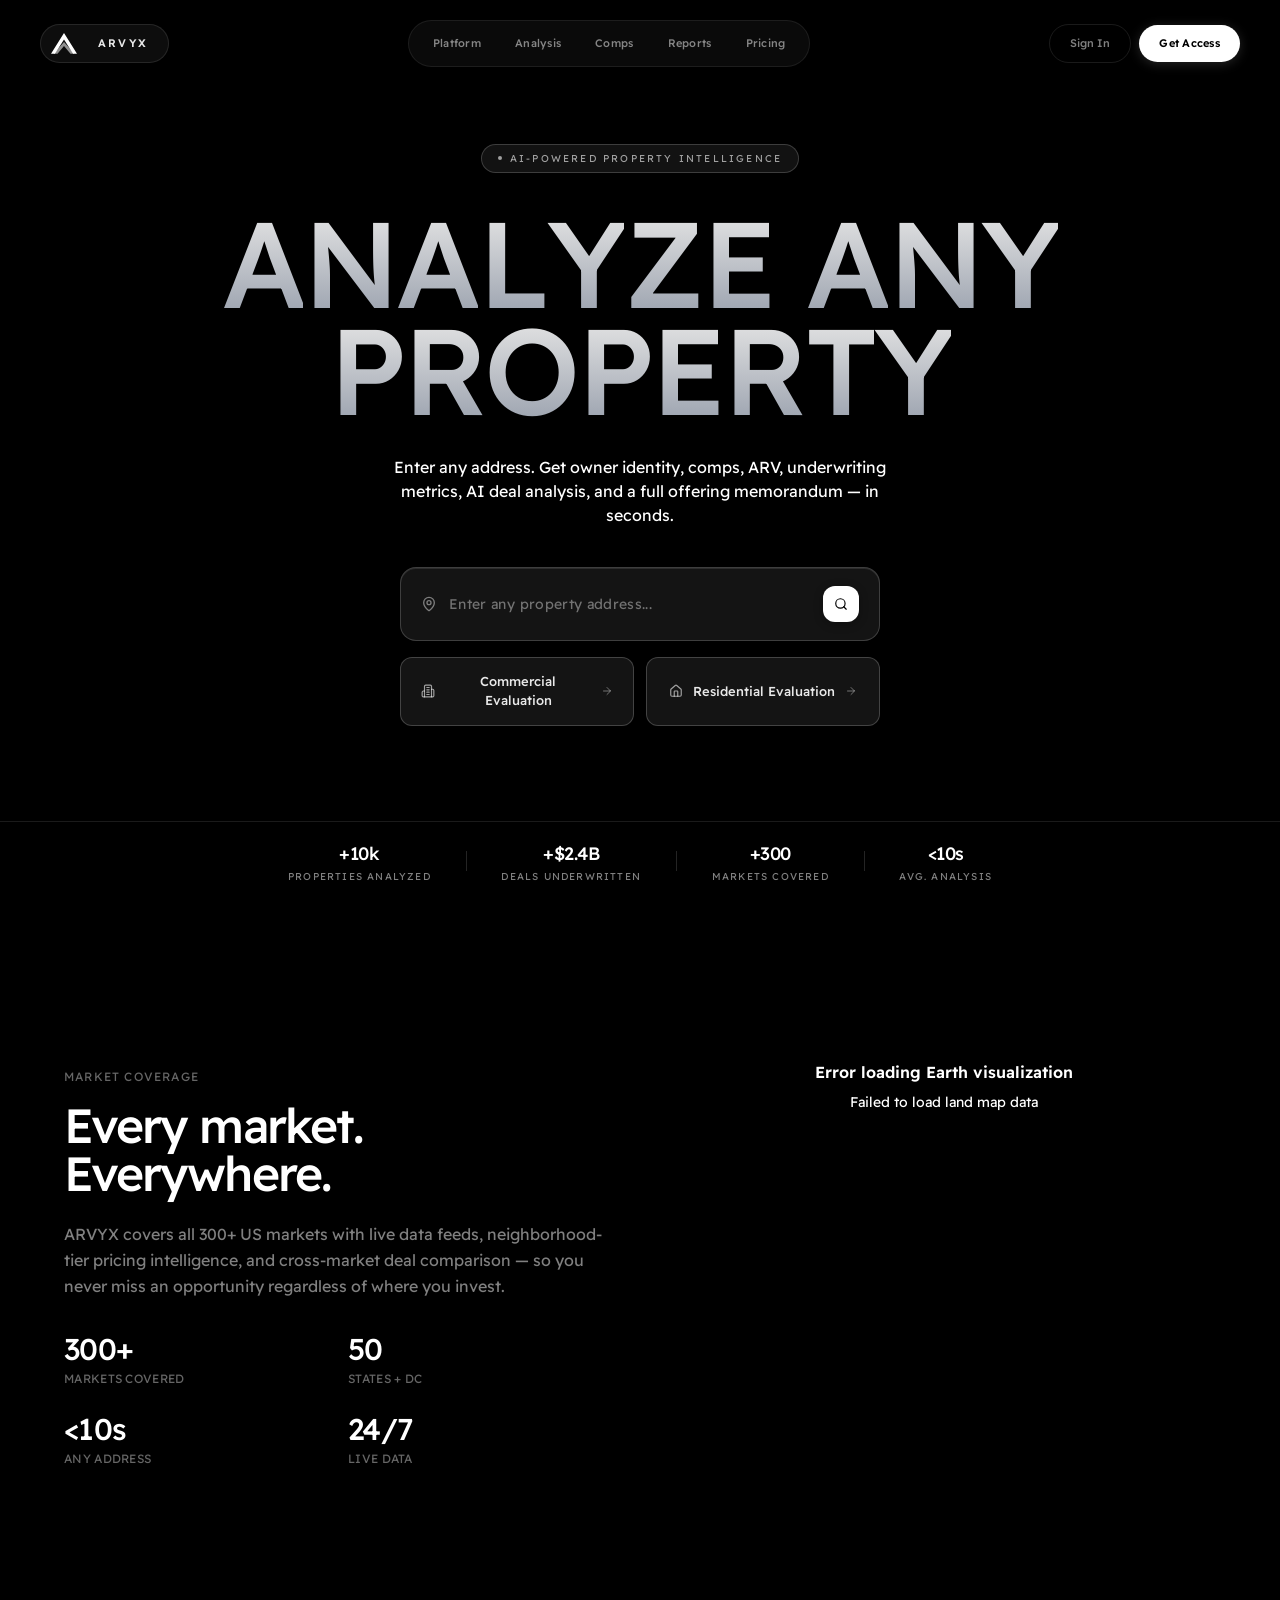
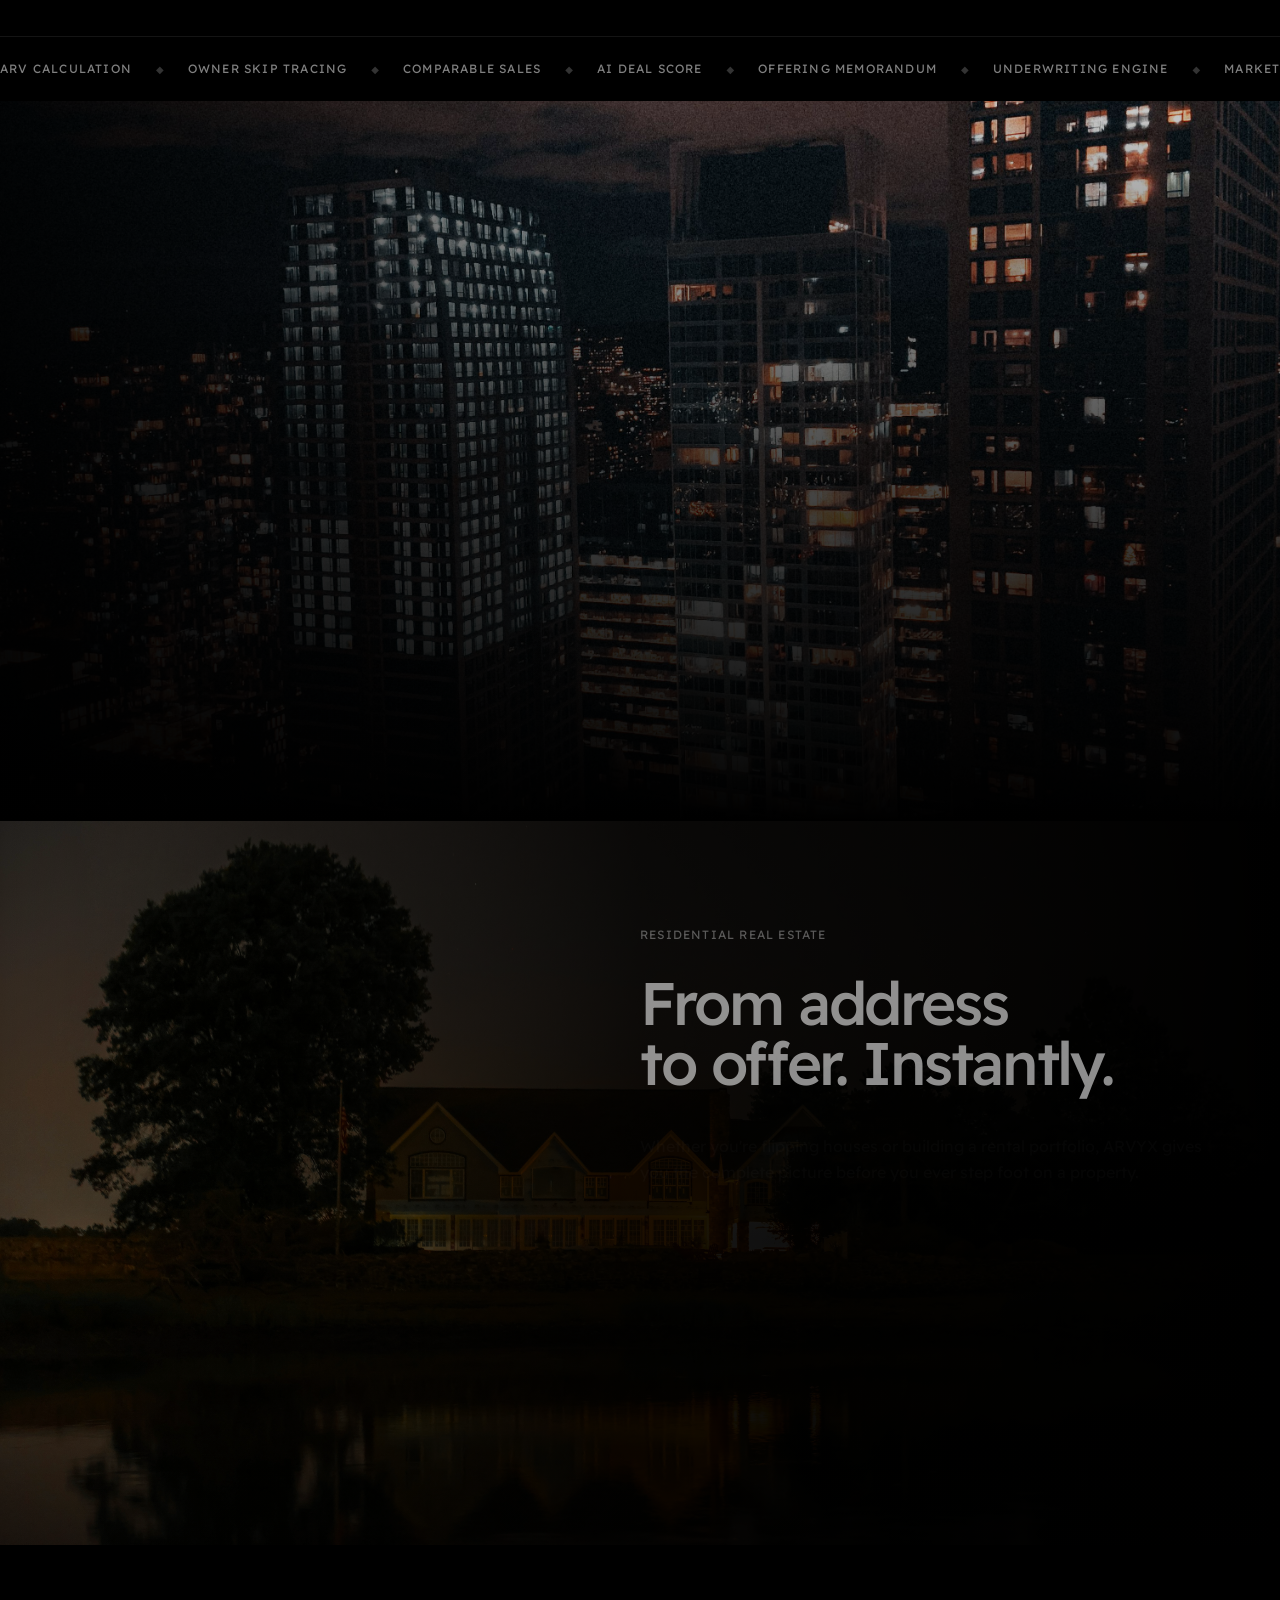
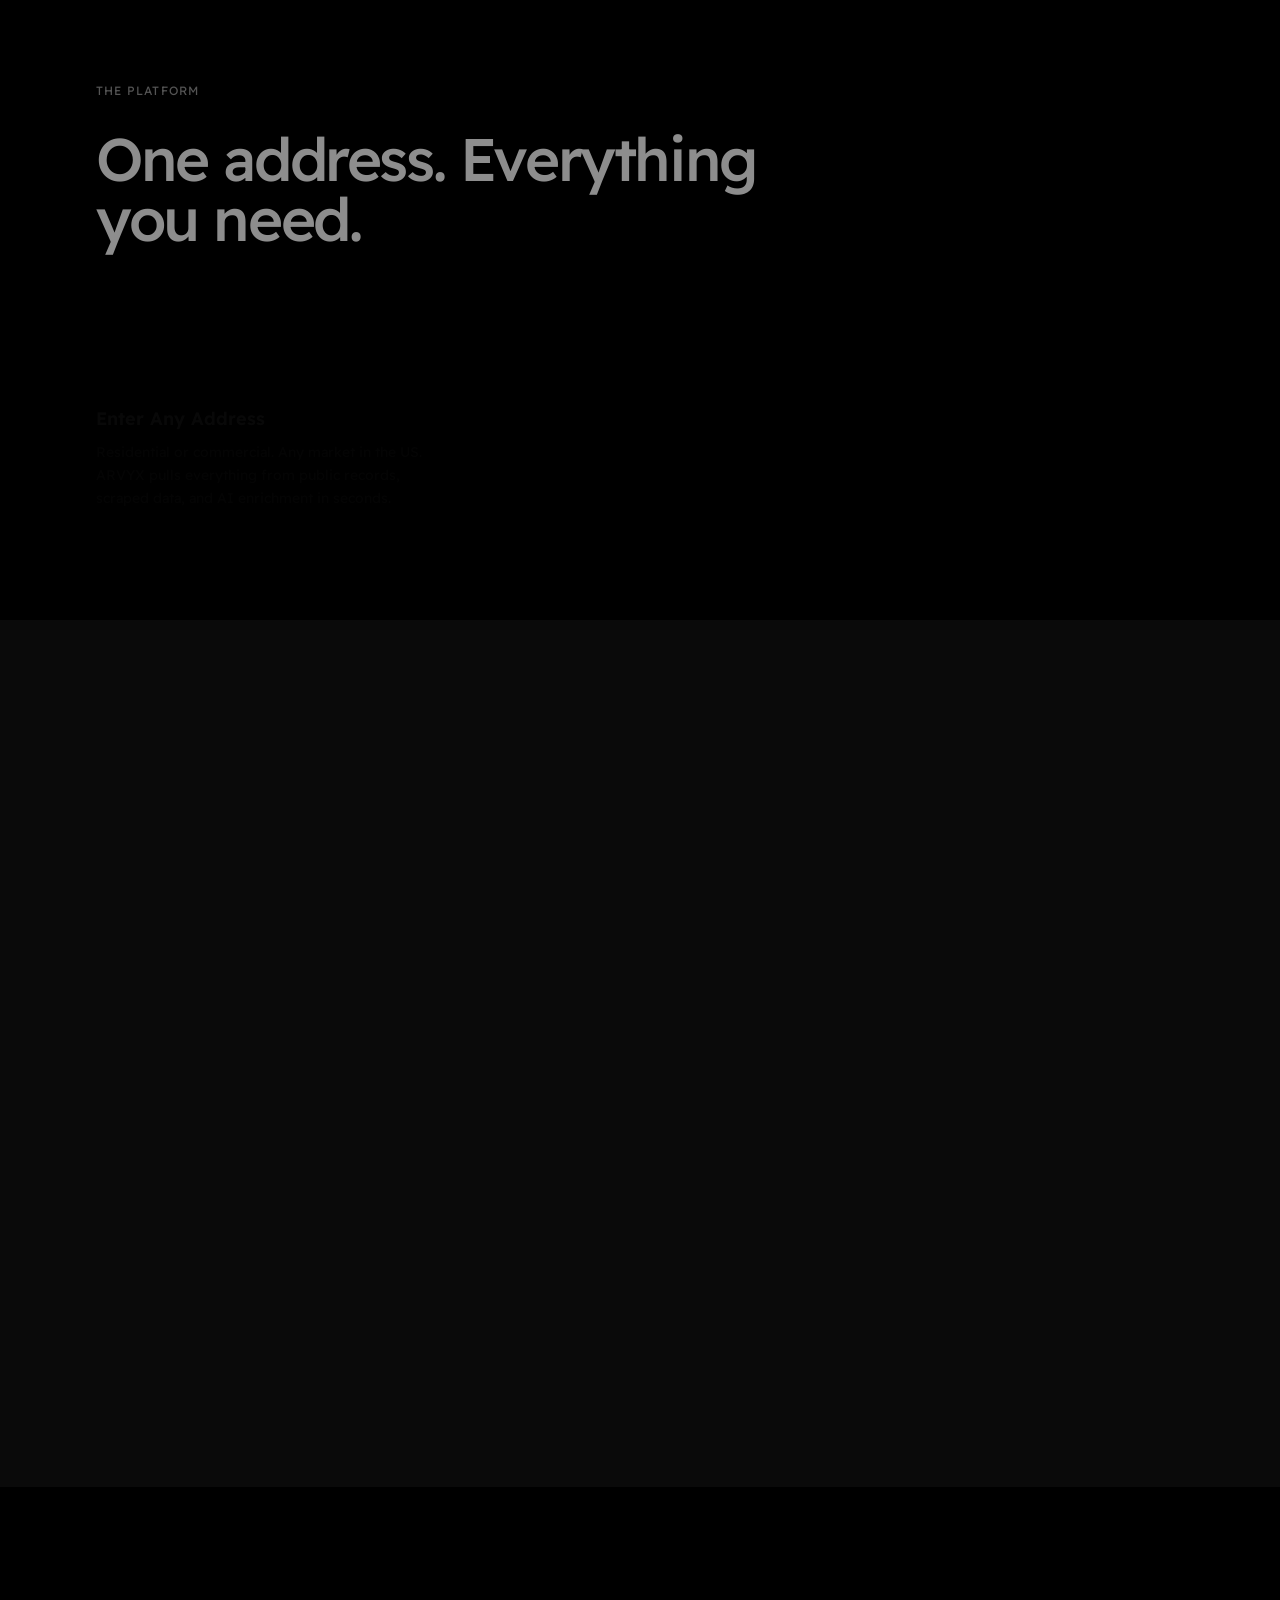
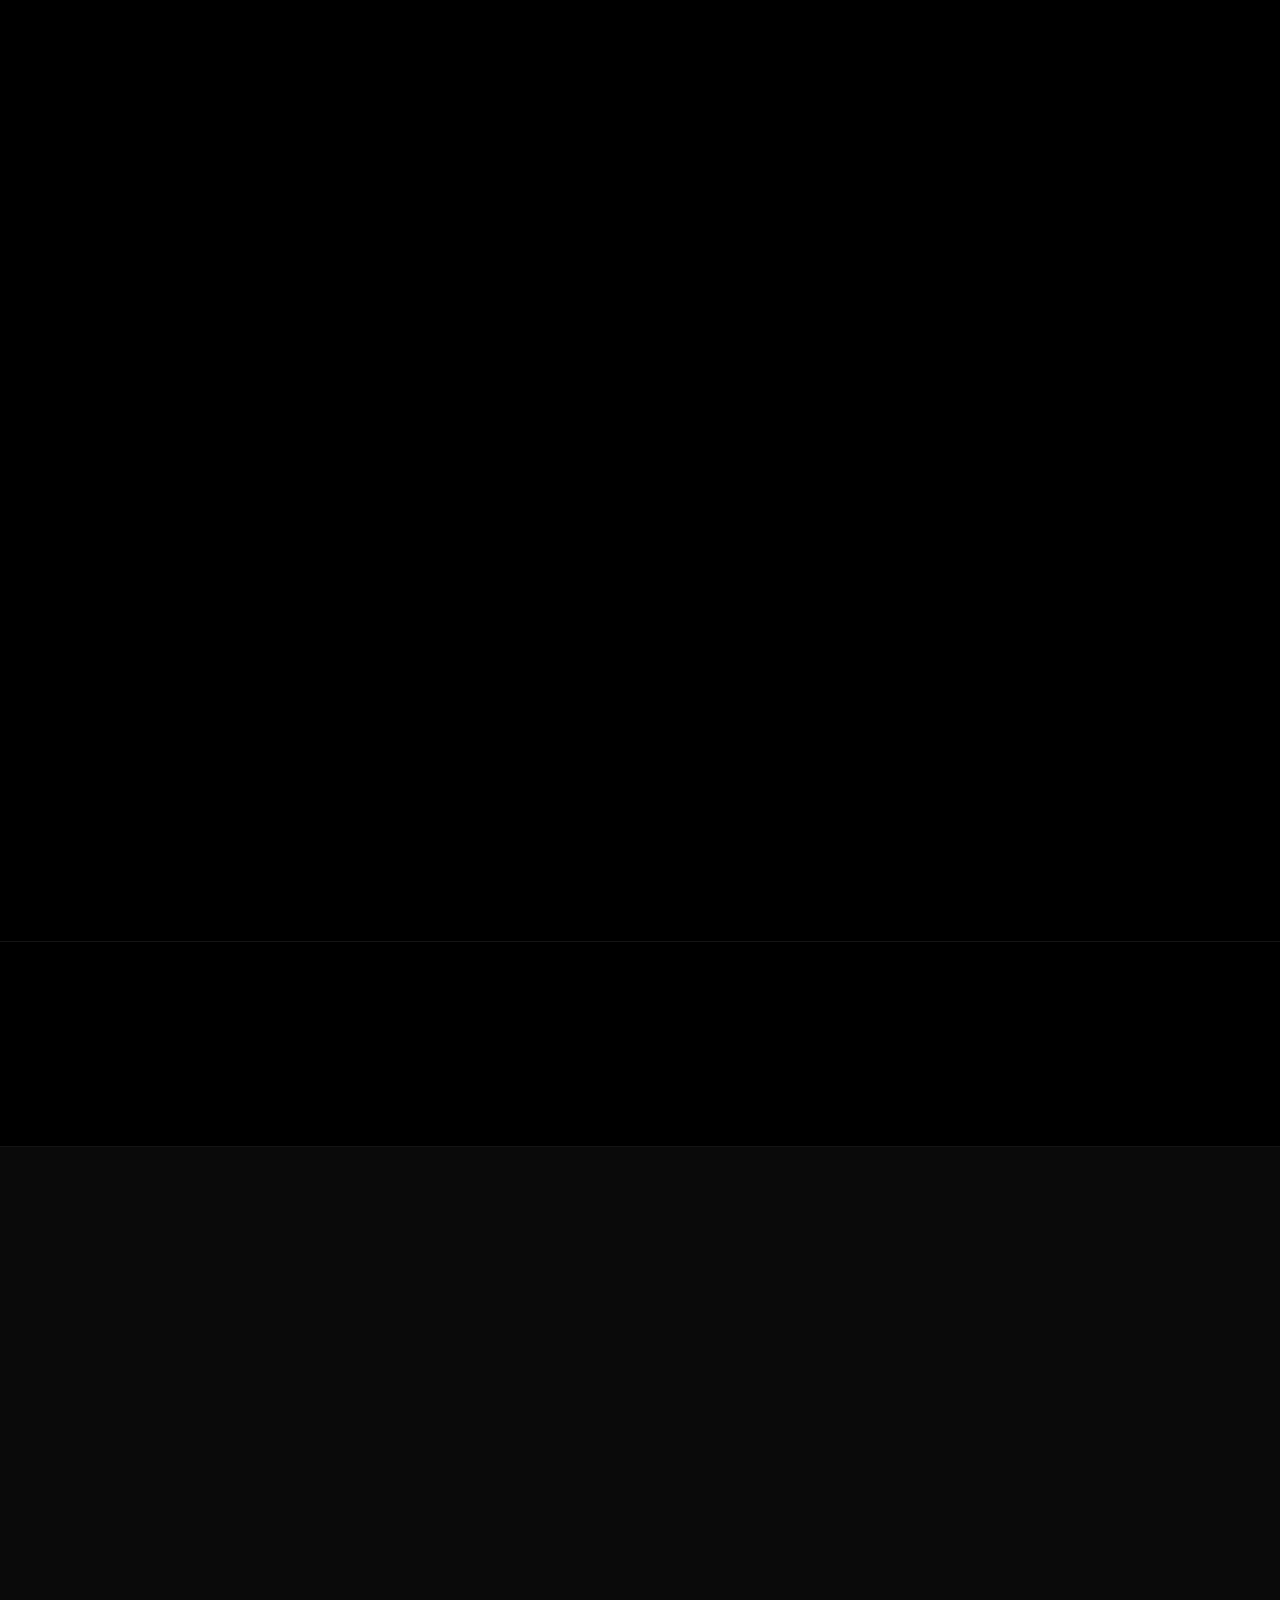
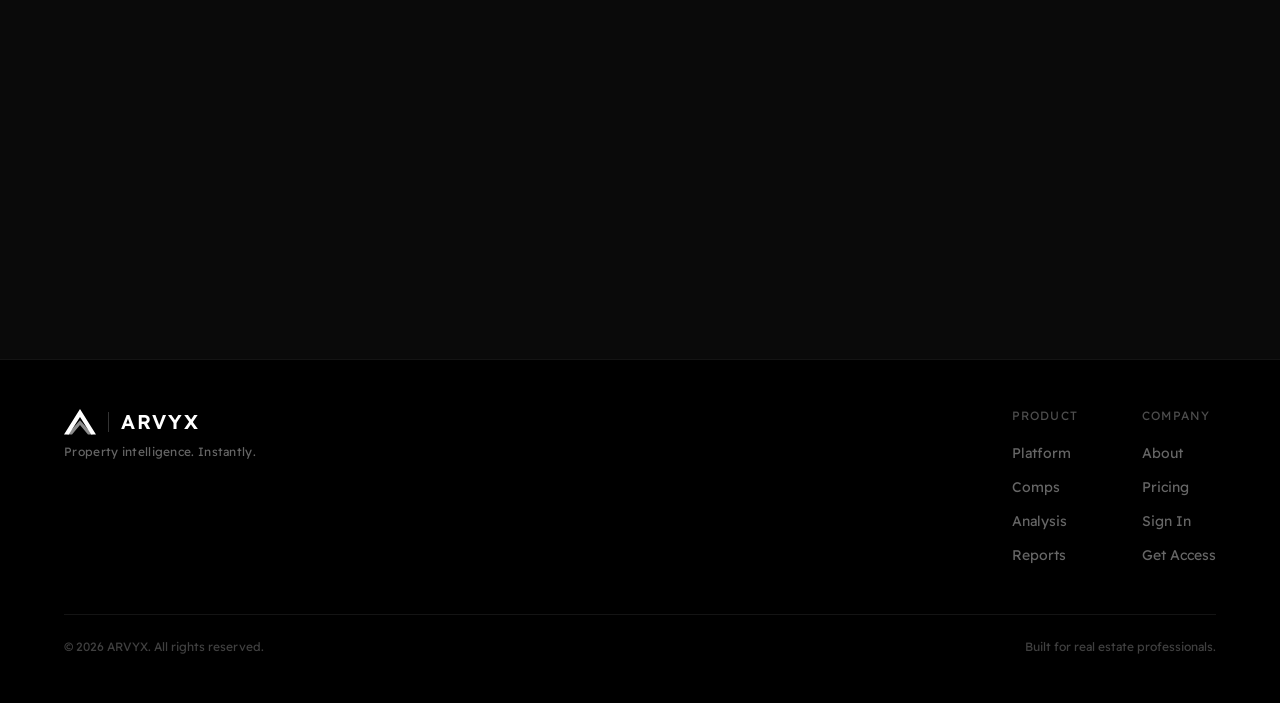
==== commit 13f55427: "Hero: light grey gradient on each character of headline via charStyle Applies linear-gradient(#e5e5e" ====
--- a/index.html
+++ b/index.html
@@ -8,8 +8,8 @@
     <link rel="preconnect" href="https://fonts.googleapis.com" />
     <link rel="preconnect" href="https://fonts.gstatic.com" crossorigin />
     <link href="https://fonts.googleapis.com/css2?family=Readex+Pro:wght@300;400;500;600;700&display=swap" rel="stylesheet" />
-    <script type="module" crossorigin src="/assets/index-qADogv9H.js"></script>
-    <link rel="stylesheet" crossorigin href="/assets/index-2M0Yip0o.css">
+    <script type="module" crossorigin src="/assets/index-BodqQWVh.js"></script>
+    <link rel="stylesheet" crossorigin href="/assets/index-B7zIYM1_.css">
   </head>
   <body>
     <div id="root"></div>
--- a/assets/index-B7zIYM1_.css
+++ b/assets/index-B7zIYM1_.css
@@ -0,0 +1 @@
+*,:before,:after{--tw-border-spacing-x: 0;--tw-border-spacing-y: 0;--tw-translate-x: 0;--tw-translate-y: 0;--tw-rotate: 0;--tw-skew-x: 0;--tw-skew-y: 0;--tw-scale-x: 1;--tw-scale-y: 1;--tw-pan-x: ;--tw-pan-y: ;--tw-pinch-zoom: ;--tw-scroll-snap-strictness: proximity;--tw-gradient-from-position: ;--tw-gradient-via-position: ;--tw-gradient-to-position: ;--tw-ordinal: ;--tw-slashed-zero: ;--tw-numeric-figure: ;--tw-numeric-spacing: ;--tw-numeric-fraction: ;--tw-ring-inset: ;--tw-ring-offset-width: 0px;--tw-ring-offset-color: #fff;--tw-ring-color: rgb(59 130 246 / .5);--tw-ring-offset-shadow: 0 0 #0000;--tw-ring-shadow: 0 0 #0000;--tw-shadow: 0 0 #0000;--tw-shadow-colored: 0 0 #0000;--tw-blur: ;--tw-brightness: ;--tw-contrast: ;--tw-grayscale: ;--tw-hue-rotate: ;--tw-invert: ;--tw-saturate: ;--tw-sepia: ;--tw-drop-shadow: ;--tw-backdrop-blur: ;--tw-backdrop-brightness: ;--tw-backdrop-contrast: ;--tw-backdrop-grayscale: ;--tw-backdrop-hue-rotate: ;--tw-backdrop-invert: ;--tw-backdrop-opacity: ;--tw-backdrop-saturate: ;--tw-backdrop-sepia: ;--tw-contain-size: ;--tw-contain-layout: ;--tw-contain-paint: ;--tw-contain-style: }::backdrop{--tw-border-spacing-x: 0;--tw-border-spacing-y: 0;--tw-translate-x: 0;--tw-translate-y: 0;--tw-rotate: 0;--tw-skew-x: 0;--tw-skew-y: 0;--tw-scale-x: 1;--tw-scale-y: 1;--tw-pan-x: ;--tw-pan-y: ;--tw-pinch-zoom: ;--tw-scroll-snap-strictness: proximity;--tw-gradient-from-position: ;--tw-gradient-via-position: ;--tw-gradient-to-position: ;--tw-ordinal: ;--tw-slashed-zero: ;--tw-numeric-figure: ;--tw-numeric-spacing: ;--tw-numeric-fraction: ;--tw-ring-inset: ;--tw-ring-offset-width: 0px;--tw-ring-offset-color: #fff;--tw-ring-color: rgb(59 130 246 / .5);--tw-ring-offset-shadow: 0 0 #0000;--tw-ring-shadow: 0 0 #0000;--tw-shadow: 0 0 #0000;--tw-shadow-colored: 0 0 #0000;--tw-blur: ;--tw-brightness: ;--tw-contrast: ;--tw-grayscale: ;--tw-hue-rotate: ;--tw-invert: ;--tw-saturate: ;--tw-sepia: ;--tw-drop-shadow: ;--tw-backdrop-blur: ;--tw-backdrop-brightness: ;--tw-backdrop-contrast: ;--tw-backdrop-grayscale: ;--tw-backdrop-hue-rotate: ;--tw-backdrop-invert: ;--tw-backdrop-opacity: ;--tw-backdrop-saturate: ;--tw-backdrop-sepia: ;--tw-contain-size: ;--tw-contain-layout: ;--tw-contain-paint: ;--tw-contain-style: }*,:before,:after{box-sizing:border-box;border-width:0;border-style:solid;border-color:#e5e7eb}:before,:after{--tw-content: ""}html,:host{line-height:1.5;-webkit-text-size-adjust:100%;-moz-tab-size:4;-o-tab-size:4;tab-size:4;font-family:Readex Pro,system-ui,-apple-system,sans-serif;font-feature-settings:normal;font-variation-settings:normal;-webkit-tap-highlight-color:transparent}body{margin:0;line-height:inherit}hr{height:0;color:inherit;border-top-width:1px}abbr:where([title]){-webkit-text-decoration:underline dotted;text-decoration:underline dotted}h1,h2,h3,h4,h5,h6{font-size:inherit;font-weight:inherit}a{color:inherit;text-decoration:inherit}b,strong{font-weight:bolder}code,kbd,samp,pre{font-family:ui-monospace,SFMono-Regular,Menlo,Monaco,Consolas,Liberation Mono,Courier New,monospace;font-feature-settings:normal;font-variation-settings:normal;font-size:1em}small{font-size:80%}sub,sup{font-size:75%;line-height:0;position:relative;vertical-align:baseline}sub{bottom:-.25em}sup{top:-.5em}table{text-indent:0;border-color:inherit;border-collapse:collapse}button,input,optgroup,select,textarea{font-family:inherit;font-feature-settings:inherit;font-variation-settings:inherit;font-size:100%;font-weight:inherit;line-height:inherit;letter-spacing:inherit;color:inherit;margin:0;padding:0}button,select{text-transform:none}button,input:where([type=button]),input:where([type=reset]),input:where([type=submit]){-webkit-appearance:button;background-color:transparent;background-image:none}:-moz-focusring{outline:auto}:-moz-ui-invalid{box-shadow:none}progress{vertical-align:baseline}::-webkit-inner-spin-button,::-webkit-outer-spin-button{height:auto}[type=search]{-webkit-appearance:textfield;outline-offset:-2px}::-webkit-search-decoration{-webkit-appearance:none}::-webkit-file-upload-button{-webkit-appearance:button;font:inherit}summary{display:list-item}blockquote,dl,dd,h1,h2,h3,h4,h5,h6,hr,figure,p,pre{margin:0}fieldset{margin:0;padding:0}legend{padding:0}ol,ul,menu{list-style:none;margin:0;padding:0}dialog{padding:0}textarea{resize:vertical}input::-moz-placeholder,textarea::-moz-placeholder{opacity:1;color:#9ca3af}input::placeholder,textarea::placeholder{opacity:1;color:#9ca3af}button,[role=button]{cursor:pointer}:disabled{cursor:default}img,svg,video,canvas,audio,iframe,embed,object{display:block;vertical-align:middle}img,video{max-width:100%;height:auto}[hidden]:where(:not([hidden=until-found])){display:none}:root{--gradient-color: #ffffff;--sparkles-color: #ffffff;--background: oklch(.145 0 0);--foreground: oklch(.985 0 0);--card: oklch(.205 0 0);--card-foreground: oklch(.985 0 0);--popover: oklch(.205 0 0);--popover-foreground: oklch(.985 0 0);--primary: oklch(.922 0 0);--primary-foreground: oklch(.205 0 0);--secondary: oklch(.269 0 0);--secondary-foreground: oklch(.985 0 0);--muted: oklch(.269 0 0);--muted-foreground: oklch(.708 0 0);--accent: oklch(.269 0 0);--accent-foreground: oklch(.985 0 0);--destructive: oklch(.704 .191 22.216);--border: oklch(1 0 0 / 10%);--input: oklch(1 0 0 / 15%);--ring: oklch(.556 0 0);--chart-1: oklch(.488 .243 264.376);--chart-2: oklch(.696 .17 162.48);--chart-3: oklch(.769 .188 70.08);--chart-4: oklch(.627 .265 303.9);--chart-5: oklch(.645 .246 16.439);--sidebar: oklch(.205 0 0);--sidebar-foreground: oklch(.985 0 0);--sidebar-primary: oklch(.488 .243 264.376);--sidebar-primary-foreground: oklch(.985 0 0);--sidebar-accent: oklch(.269 0 0);--sidebar-accent-foreground: oklch(.985 0 0);--sidebar-border: oklch(1 0 0 / 10%);--sidebar-ring: oklch(.556 0 0);--radius: .625rem}.dark{--gradient-color: #ffffff;--sparkles-color: #ffffff;--background: oklch(.145 0 0);--foreground: oklch(.985 0 0);--card: oklch(.205 0 0);--card-foreground: oklch(.985 0 0);--popover: oklch(.205 0 0);--popover-foreground: oklch(.985 0 0);--primary: oklch(.922 0 0);--primary-foreground: oklch(.205 0 0);--secondary: oklch(.269 0 0);--secondary-foreground: oklch(.985 0 0);--muted: oklch(.269 0 0);--muted-foreground: oklch(.708 0 0);--accent: oklch(.269 0 0);--accent-foreground: oklch(.985 0 0);--destructive: oklch(.704 .191 22.216);--border: oklch(1 0 0 / 10%);--input: oklch(1 0 0 / 15%);--ring: oklch(.556 0 0);--chart-1: oklch(.488 .243 264.376);--chart-2: oklch(.696 .17 162.48);--chart-3: oklch(.769 .188 70.08);--chart-4: oklch(.627 .265 303.9);--chart-5: oklch(.645 .246 16.439);--sidebar: oklch(.205 0 0);--sidebar-foreground: oklch(.985 0 0);--sidebar-primary: oklch(.488 .243 264.376);--sidebar-primary-foreground: oklch(.985 0 0);--sidebar-accent: oklch(.269 0 0);--sidebar-accent-foreground: oklch(.985 0 0);--sidebar-border: oklch(1 0 0 / 10%);--sidebar-ring: oklch(.556 0 0)}*,*:before,*:after{-webkit-font-smoothing:antialiased;-moz-osx-font-smoothing:grayscale}html,body,#root{height:100%}body{background-color:#000;color:#fff;font-family:Readex Pro,system-ui,sans-serif}.container{width:100%}@media (min-width: 640px){.container{max-width:640px}}@media (min-width: 768px){.container{max-width:768px}}@media (min-width: 1024px){.container{max-width:1024px}}@media (min-width: 1280px){.container{max-width:1280px}}@media (min-width: 1536px){.container{max-width:1536px}}.hero-title{letter-spacing:-.04em;line-height:.9}.pointer-events-none{pointer-events:none}.visible{visibility:visible}.fixed{position:fixed}.absolute{position:absolute}.relative{position:relative}.inset-0{top:0;right:0;bottom:0;left:0}.bottom-0{bottom:0}.bottom-4{bottom:1rem}.left-0{left:0}.left-0\.5{left:.125rem}.left-4{left:1rem}.right-0{right:0}.top-0{top:0}.top-0\.5{top:.125rem}.z-10{z-index:10}.z-40{z-index:40}.z-50{z-index:50}.z-\[60\]{z-index:60}.mx-auto{margin-left:auto;margin-right:auto}.mb-1{margin-bottom:.25rem}.mb-10{margin-bottom:2.5rem}.mb-16{margin-bottom:4rem}.mb-2{margin-bottom:.5rem}.mb-4{margin-bottom:1rem}.mb-6{margin-bottom:1.5rem}.mb-7{margin-bottom:1.75rem}.mb-8{margin-bottom:2rem}.mb-9{margin-bottom:2.25rem}.ml-1{margin-left:.25rem}.ml-1\.5{margin-left:.375rem}.ml-auto{margin-left:auto}.mt-0\.5{margin-top:.125rem}.mt-1{margin-top:.25rem}.mt-12{margin-top:3rem}.mt-2{margin-top:.5rem}.block{display:block}.inline-block{display:inline-block}.flex{display:flex}.inline-flex{display:inline-flex}.grid{display:grid}.hidden{display:none}.aspect-square{aspect-ratio:1 / 1}.h-1{height:.25rem}.h-3{height:.75rem}.h-3\.5{height:.875rem}.h-4{height:1rem}.h-5{height:1.25rem}.h-6{height:1.5rem}.h-9{height:2.25rem}.h-auto{height:auto}.h-full{height:100%}.h-screen{height:100vh}.min-h-\[80vh\]{min-height:80vh}.w-1{width:.25rem}.w-12{width:3rem}.w-3{width:.75rem}.w-3\.5{width:.875rem}.w-4{width:1rem}.w-5{width:1.25rem}.w-6{width:1.5rem}.w-9{width:2.25rem}.w-full{width:100%}.w-px{width:1px}.min-w-0{min-width:0px}.max-w-2xl{max-width:42rem}.max-w-3xl{max-width:48rem}.max-w-5xl{max-width:64rem}.max-w-7xl{max-width:80rem}.max-w-\[30rem\]{max-width:30rem}.max-w-\[32rem\]{max-width:32rem}.max-w-\[480px\]{max-width:480px}.max-w-md{max-width:28rem}.max-w-xl{max-width:36rem}.flex-1{flex:1 1 0%}.shrink-0{flex-shrink:0}.translate-x-0{--tw-translate-x: 0px;transform:translate(var(--tw-translate-x),var(--tw-translate-y)) rotate(var(--tw-rotate)) skew(var(--tw-skew-x)) skewY(var(--tw-skew-y)) scaleX(var(--tw-scale-x)) scaleY(var(--tw-scale-y))}.translate-x-6{--tw-translate-x: 1.5rem;transform:translate(var(--tw-translate-x),var(--tw-translate-y)) rotate(var(--tw-rotate)) skew(var(--tw-skew-x)) skewY(var(--tw-skew-y)) scaleX(var(--tw-scale-x)) scaleY(var(--tw-scale-y))}@keyframes spin{to{transform:rotate(360deg)}}.animate-spin{animation:spin 1s linear infinite}.cursor-default{cursor:default}.select-none{-webkit-user-select:none;-moz-user-select:none;user-select:none}.resize{resize:both}.grid-cols-2{grid-template-columns:repeat(2,minmax(0,1fr))}.flex-col{flex-direction:column}.flex-wrap{flex-wrap:wrap}.items-start{align-items:flex-start}.items-end{align-items:flex-end}.items-center{align-items:center}.justify-center{justify-content:center}.justify-between{justify-content:space-between}.gap-0\.5{gap:.125rem}.gap-12{gap:3rem}.gap-16{gap:4rem}.gap-2{gap:.5rem}.gap-2\.5{gap:.625rem}.gap-3{gap:.75rem}.gap-4{gap:1rem}.gap-6{gap:1.5rem}.gap-8{gap:2rem}.space-y-1>:not([hidden])~:not([hidden]){--tw-space-y-reverse: 0;margin-top:calc(.25rem * calc(1 - var(--tw-space-y-reverse)));margin-bottom:calc(.25rem * var(--tw-space-y-reverse))}.space-y-2\.5>:not([hidden])~:not([hidden]){--tw-space-y-reverse: 0;margin-top:calc(.625rem * calc(1 - var(--tw-space-y-reverse)));margin-bottom:calc(.625rem * var(--tw-space-y-reverse))}.space-y-3>:not([hidden])~:not([hidden]){--tw-space-y-reverse: 0;margin-top:calc(.75rem * calc(1 - var(--tw-space-y-reverse)));margin-bottom:calc(.75rem * var(--tw-space-y-reverse))}.overflow-hidden{overflow:hidden}.whitespace-nowrap{white-space:nowrap}.rounded-2xl{border-radius:1rem}.rounded-3xl{border-radius:1.5rem}.rounded-full{border-radius:9999px}.rounded-md{border-radius:.375rem}.rounded-xl{border-radius:.75rem}.border{border-width:1px}.border-2{border-width:2px}.border-b{border-bottom-width:1px}.border-t{border-top-width:1px}.border-none{border-style:none}.border-white\/10{border-color:#ffffff1a}.border-white\/15{border-color:#ffffff26}.border-white\/20{border-color:#fff3}.border-white\/\[0\.08\]{border-color:#ffffff14}.border-white\/\[0\.18\]{border-color:#ffffff2e}.border-white\/\[0\.1\]{border-color:#ffffff1a}.border-white\/\[0\.2\]{border-color:#fff3}.border-t-white\/60{border-top-color:#fff9}.bg-black{--tw-bg-opacity: 1;background-color:rgb(0 0 0 / var(--tw-bg-opacity, 1))}.bg-black\/35{background-color:#00000059}.bg-neutral-800{--tw-bg-opacity: 1;background-color:rgb(38 38 38 / var(--tw-bg-opacity, 1))}.bg-neutral-900{--tw-bg-opacity: 1;background-color:rgb(23 23 23 / var(--tw-bg-opacity, 1))}.bg-neutral-900\/80{background-color:#171717cc}.bg-neutral-950{--tw-bg-opacity: 1;background-color:rgb(10 10 10 / var(--tw-bg-opacity, 1))}.bg-transparent{background-color:transparent}.bg-white{--tw-bg-opacity: 1;background-color:rgb(255 255 255 / var(--tw-bg-opacity, 1))}.bg-white\/20{background-color:#fff3}.bg-white\/5{background-color:#ffffff0d}.bg-white\/60{background-color:#fff9}.bg-white\/\[0\.04\]{background-color:#ffffff0a}.bg-white\/\[0\.05\]{background-color:#ffffff0d}.bg-white\/\[0\.07\]{background-color:#ffffff12}.bg-white\/\[0\.08\]{background-color:#ffffff14}.bg-white\/\[0\.14\]{background-color:#ffffff24}.bg-gradient-to-b{background-image:linear-gradient(to bottom,var(--tw-gradient-stops))}.bg-gradient-to-l{background-image:linear-gradient(to left,var(--tw-gradient-stops))}.bg-gradient-to-r{background-image:linear-gradient(to right,var(--tw-gradient-stops))}.bg-gradient-to-t{background-image:linear-gradient(to top,var(--tw-gradient-stops))}.from-black{--tw-gradient-from: #000 var(--tw-gradient-from-position);--tw-gradient-to: rgb(0 0 0 / 0) var(--tw-gradient-to-position);--tw-gradient-stops: var(--tw-gradient-from), var(--tw-gradient-to)}.from-black\/40{--tw-gradient-from: rgb(0 0 0 / .4) var(--tw-gradient-from-position);--tw-gradient-to: rgb(0 0 0 / 0) var(--tw-gradient-to-position);--tw-gradient-stops: var(--tw-gradient-from), var(--tw-gradient-to)}.from-black\/50{--tw-gradient-from: rgb(0 0 0 / .5) var(--tw-gradient-from-position);--tw-gradient-to: rgb(0 0 0 / 0) var(--tw-gradient-to-position);--tw-gradient-stops: var(--tw-gradient-from), var(--tw-gradient-to)}.from-black\/80{--tw-gradient-from: rgb(0 0 0 / .8) var(--tw-gradient-from-position);--tw-gradient-to: rgb(0 0 0 / 0) var(--tw-gradient-to-position);--tw-gradient-stops: var(--tw-gradient-from), var(--tw-gradient-to)}.via-black\/30{--tw-gradient-to: rgb(0 0 0 / 0) var(--tw-gradient-to-position);--tw-gradient-stops: var(--tw-gradient-from), rgb(0 0 0 / .3) var(--tw-gradient-via-position), var(--tw-gradient-to)}.via-black\/5{--tw-gradient-to: rgb(0 0 0 / 0) var(--tw-gradient-to-position);--tw-gradient-stops: var(--tw-gradient-from), rgb(0 0 0 / .05) var(--tw-gradient-via-position), var(--tw-gradient-to)}.via-black\/70{--tw-gradient-to: rgb(0 0 0 / 0) var(--tw-gradient-to-position);--tw-gradient-stops: var(--tw-gradient-from), rgb(0 0 0 / .7) var(--tw-gradient-via-position), var(--tw-gradient-to)}.via-black\/80{--tw-gradient-to: rgb(0 0 0 / 0) var(--tw-gradient-to-position);--tw-gradient-stops: var(--tw-gradient-from), rgb(0 0 0 / .8) var(--tw-gradient-via-position), var(--tw-gradient-to)}.via-transparent{--tw-gradient-to: rgb(0 0 0 / 0) var(--tw-gradient-to-position);--tw-gradient-stops: var(--tw-gradient-from), transparent var(--tw-gradient-via-position), var(--tw-gradient-to)}.to-black\/20{--tw-gradient-to: rgb(0 0 0 / .2) var(--tw-gradient-to-position)}.to-black\/60{--tw-gradient-to: rgb(0 0 0 / .6) var(--tw-gradient-to-position)}.to-black\/80{--tw-gradient-to: rgb(0 0 0 / .8) var(--tw-gradient-to-position)}.to-transparent{--tw-gradient-to: transparent var(--tw-gradient-to-position)}.bg-cover{background-size:cover}.bg-center{background-position:center}.object-cover{-o-object-fit:cover;object-fit:cover}.p-12{padding:3rem}.p-2\.5{padding:.625rem}.p-8{padding:2rem}.px-2{padding-left:.5rem;padding-right:.5rem}.px-3{padding-left:.75rem;padding-right:.75rem}.px-4{padding-left:1rem;padding-right:1rem}.px-5{padding-left:1.25rem;padding-right:1.25rem}.px-6{padding-left:1.5rem;padding-right:1.5rem}.px-8{padding-left:2rem;padding-right:2rem}.py-1{padding-top:.25rem;padding-bottom:.25rem}.py-1\.5{padding-top:.375rem;padding-bottom:.375rem}.py-12{padding-top:3rem;padding-bottom:3rem}.py-16{padding-top:4rem;padding-bottom:4rem}.py-2{padding-top:.5rem;padding-bottom:.5rem}.py-2\.5{padding-top:.625rem;padding-bottom:.625rem}.py-24{padding-top:6rem;padding-bottom:6rem}.py-3{padding-top:.75rem;padding-bottom:.75rem}.py-3\.5{padding-top:.875rem;padding-bottom:.875rem}.py-4{padding-top:1rem;padding-bottom:1rem}.py-6{padding-top:1.5rem;padding-bottom:1.5rem}.pb-12{padding-bottom:3rem}.pb-20{padding-bottom:5rem}.pb-28{padding-bottom:7rem}.pl-2\.5{padding-left:.625rem}.pr-5{padding-right:1.25rem}.pt-20{padding-top:5rem}.pt-28{padding-top:7rem}.pt-40{padding-top:10rem}.pt-5{padding-top:1.25rem}.pt-6{padding-top:1.5rem}.text-center{text-align:center}.text-3xl{font-size:1.875rem;line-height:2.25rem}.text-4xl{font-size:2.25rem;line-height:2.5rem}.text-5xl{font-size:3rem;line-height:1}.text-6xl{font-size:3.75rem;line-height:1}.text-\[0\.9375rem\]{font-size:.9375rem}.text-\[10px\]{font-size:10px}.text-\[11px\]{font-size:11px}.text-\[13px\]{font-size:13px}.text-\[9px\]{font-size:9px}.text-base{font-size:1rem;line-height:1.5rem}.text-lg{font-size:1.125rem;line-height:1.75rem}.text-sm{font-size:.875rem;line-height:1.25rem}.text-xl{font-size:1.25rem;line-height:1.75rem}.text-xs{font-size:.75rem;line-height:1rem}.font-light{font-weight:300}.font-medium{font-weight:500}.font-semibold{font-weight:600}.uppercase{text-transform:uppercase}.leading-\[0\.88\]{line-height:.88}.leading-none{line-height:1}.leading-relaxed{line-height:1.625}.tracking-\[-0\.03em\]{letter-spacing:-.03em}.tracking-\[0\.12em\]{letter-spacing:.12em}.tracking-\[0\.22em\]{letter-spacing:.22em}.tracking-\[0\.2em\]{letter-spacing:.2em}.tracking-tight{letter-spacing:-.025em}.tracking-wide{letter-spacing:.025em}.tracking-widest{letter-spacing:.1em}.text-black{--tw-text-opacity: 1;color:rgb(0 0 0 / var(--tw-text-opacity, 1))}.text-black\/50{color:#00000080}.text-black\/60{color:#0009}.text-black\/70{color:#000000b3}.text-white{--tw-text-opacity: 1;color:rgb(255 255 255 / var(--tw-text-opacity, 1))}.text-white\/10{color:#ffffff1a}.text-white\/20{color:#fff3}.text-white\/25{color:#ffffff40}.text-white\/30{color:#ffffff4d}.text-white\/40{color:#fff6}.text-white\/45{color:#ffffff73}.text-white\/50{color:#ffffff80}.text-white\/60{color:#fff9}.text-white\/70{color:#ffffffb3}.text-white\/90{color:#ffffffe6}.placeholder-white\/30::-moz-placeholder{color:#ffffff4d}.placeholder-white\/30::placeholder{color:#ffffff4d}.shadow-\[0_2px_10px_rgba\(0\,0\,0\,0\.3\)\]{--tw-shadow: 0 2px 10px rgba(0,0,0,.3);--tw-shadow-colored: 0 2px 10px var(--tw-shadow-color);box-shadow:var(--tw-ring-offset-shadow, 0 0 #0000),var(--tw-ring-shadow, 0 0 #0000),var(--tw-shadow)}.shadow-\[0_2px_12px_rgba\(255\,255\,255\,0\.15\)\]{--tw-shadow: 0 2px 12px rgba(255,255,255,.15);--tw-shadow-colored: 0 2px 12px var(--tw-shadow-color);box-shadow:var(--tw-ring-offset-shadow, 0 0 #0000),var(--tw-ring-shadow, 0 0 #0000),var(--tw-shadow)}.shadow-\[0_4px_32px_rgba\(0\,0\,0\,0\.5\)\,inset_0_1px_0_rgba\(255\,255\,255\,0\.1\)\]{--tw-shadow: 0 4px 32px rgba(0,0,0,.5),inset 0 1px 0 rgba(255,255,255,.1);--tw-shadow-colored: 0 4px 32px var(--tw-shadow-color), inset 0 1px 0 var(--tw-shadow-color);box-shadow:var(--tw-ring-offset-shadow, 0 0 #0000),var(--tw-ring-shadow, 0 0 #0000),var(--tw-shadow)}.outline-none{outline:2px solid transparent;outline-offset:2px}.backdrop-blur{--tw-backdrop-blur: blur(8px);-webkit-backdrop-filter:var(--tw-backdrop-blur) var(--tw-backdrop-brightness) var(--tw-backdrop-contrast) var(--tw-backdrop-grayscale) var(--tw-backdrop-hue-rotate) var(--tw-backdrop-invert) var(--tw-backdrop-opacity) var(--tw-backdrop-saturate) var(--tw-backdrop-sepia);backdrop-filter:var(--tw-backdrop-blur) var(--tw-backdrop-brightness) var(--tw-backdrop-contrast) var(--tw-backdrop-grayscale) var(--tw-backdrop-hue-rotate) var(--tw-backdrop-invert) var(--tw-backdrop-opacity) var(--tw-backdrop-saturate) var(--tw-backdrop-sepia)}.backdrop-blur-2xl{--tw-backdrop-blur: blur(40px);-webkit-backdrop-filter:var(--tw-backdrop-blur) var(--tw-backdrop-brightness) var(--tw-backdrop-contrast) var(--tw-backdrop-grayscale) var(--tw-backdrop-hue-rotate) var(--tw-backdrop-invert) var(--tw-backdrop-opacity) var(--tw-backdrop-saturate) var(--tw-backdrop-sepia);backdrop-filter:var(--tw-backdrop-blur) var(--tw-backdrop-brightness) var(--tw-backdrop-contrast) var(--tw-backdrop-grayscale) var(--tw-backdrop-hue-rotate) var(--tw-backdrop-invert) var(--tw-backdrop-opacity) var(--tw-backdrop-saturate) var(--tw-backdrop-sepia)}.backdrop-blur-md{--tw-backdrop-blur: blur(12px);-webkit-backdrop-filter:var(--tw-backdrop-blur) var(--tw-backdrop-brightness) var(--tw-backdrop-contrast) var(--tw-backdrop-grayscale) var(--tw-backdrop-hue-rotate) var(--tw-backdrop-invert) var(--tw-backdrop-opacity) var(--tw-backdrop-saturate) var(--tw-backdrop-sepia);backdrop-filter:var(--tw-backdrop-blur) var(--tw-backdrop-brightness) var(--tw-backdrop-contrast) var(--tw-backdrop-grayscale) var(--tw-backdrop-hue-rotate) var(--tw-backdrop-invert) var(--tw-backdrop-opacity) var(--tw-backdrop-saturate) var(--tw-backdrop-sepia)}.backdrop-blur-xl{--tw-backdrop-blur: blur(24px);-webkit-backdrop-filter:var(--tw-backdrop-blur) var(--tw-backdrop-brightness) var(--tw-backdrop-contrast) var(--tw-backdrop-grayscale) var(--tw-backdrop-hue-rotate) var(--tw-backdrop-invert) var(--tw-backdrop-opacity) var(--tw-backdrop-saturate) var(--tw-backdrop-sepia);backdrop-filter:var(--tw-backdrop-blur) var(--tw-backdrop-brightness) var(--tw-backdrop-contrast) var(--tw-backdrop-grayscale) var(--tw-backdrop-hue-rotate) var(--tw-backdrop-invert) var(--tw-backdrop-opacity) var(--tw-backdrop-saturate) var(--tw-backdrop-sepia)}.transition{transition-property:color,background-color,border-color,text-decoration-color,fill,stroke,opacity,box-shadow,transform,filter,backdrop-filter;transition-timing-function:cubic-bezier(.4,0,.2,1);transition-duration:.15s}.transition-all{transition-property:all;transition-timing-function:cubic-bezier(.4,0,.2,1);transition-duration:.15s}.transition-colors{transition-property:color,background-color,border-color,text-decoration-color,fill,stroke;transition-timing-function:cubic-bezier(.4,0,.2,1);transition-duration:.15s}.transition-transform{transition-property:transform;transition-timing-function:cubic-bezier(.4,0,.2,1);transition-duration:.15s}.duration-200{transition-duration:.2s}.duration-300{transition-duration:.3s}@keyframes marquee{0%{transform:translate(0)}to{transform:translate(-50%)}}.animate-marquee{animation:marquee 30s linear infinite;will-change:transform}.placeholder\:text-white\/40::-moz-placeholder{color:#fff6}.placeholder\:text-white\/40::placeholder{color:#fff6}.focus-within\:border-white\/\[0\.3\]:focus-within{border-color:#ffffff4d}.focus-within\:bg-white\/\[0\.1\]:focus-within{background-color:#ffffff1a}.hover\:border-white\/20:hover{border-color:#fff3}.hover\:border-white\/\[0\.16\]:hover{border-color:#ffffff29}.hover\:border-white\/\[0\.18\]:hover{border-color:#ffffff2e}.hover\:border-white\/\[0\.26\]:hover{border-color:#ffffff42}.hover\:border-white\/\[0\.32\]:hover{border-color:#ffffff52}.hover\:bg-neutral-200:hover{--tw-bg-opacity: 1;background-color:rgb(229 229 229 / var(--tw-bg-opacity, 1))}.hover\:bg-neutral-800:hover{--tw-bg-opacity: 1;background-color:rgb(38 38 38 / var(--tw-bg-opacity, 1))}.hover\:bg-white\/90:hover{background-color:#ffffffe6}.hover\:bg-white\/\[0\.05\]:hover{background-color:#ffffff0d}.hover\:bg-white\/\[0\.07\]:hover{background-color:#ffffff12}.hover\:bg-white\/\[0\.09\]:hover{background-color:#ffffff17}.hover\:bg-white\/\[0\.12\]:hover{background-color:#ffffff1f}.hover\:bg-white\/\[0\.16\]:hover{background-color:#ffffff29}.hover\:bg-white\/\[0\.1\]:hover{background-color:#ffffff1a}.hover\:text-neutral-500:hover{--tw-text-opacity: 1;color:rgb(115 115 115 / var(--tw-text-opacity, 1))}.hover\:text-white:hover{--tw-text-opacity: 1;color:rgb(255 255 255 / var(--tw-text-opacity, 1))}.hover\:text-white\/90:hover{color:#ffffffe6}.hover\:shadow-\[0_0_20px_rgba\(255\,255\,255\,0\.22\)\]:hover{--tw-shadow: 0 0 20px rgba(255,255,255,.22);--tw-shadow-colored: 0 0 20px var(--tw-shadow-color);box-shadow:var(--tw-ring-offset-shadow, 0 0 #0000),var(--tw-ring-shadow, 0 0 #0000),var(--tw-shadow)}.focus\:border-white\/40:focus{border-color:#fff6}.focus\:outline-none:focus{outline:2px solid transparent;outline-offset:2px}.active\:scale-\[0\.94\]:active{--tw-scale-x: .94;--tw-scale-y: .94;transform:translate(var(--tw-translate-x),var(--tw-translate-y)) rotate(var(--tw-rotate)) skew(var(--tw-skew-x)) skewY(var(--tw-skew-y)) scaleX(var(--tw-scale-x)) scaleY(var(--tw-scale-y))}.active\:scale-\[0\.97\]:active{--tw-scale-x: .97;--tw-scale-y: .97;transform:translate(var(--tw-translate-x),var(--tw-translate-y)) rotate(var(--tw-rotate)) skew(var(--tw-skew-x)) skewY(var(--tw-skew-y)) scaleX(var(--tw-scale-x)) scaleY(var(--tw-scale-y))}.group:focus-within .group-focus-within\:text-white\/65{color:#ffffffa6}.group:hover .group-hover\:translate-x-0\.5{--tw-translate-x: .125rem;transform:translate(var(--tw-translate-x),var(--tw-translate-y)) rotate(var(--tw-rotate)) skew(var(--tw-skew-x)) skewY(var(--tw-skew-y)) scaleX(var(--tw-scale-x)) scaleY(var(--tw-scale-y))}.group:hover .group-hover\:text-white{--tw-text-opacity: 1;color:rgb(255 255 255 / var(--tw-text-opacity, 1))}.group:hover .group-hover\:text-white\/70{color:#ffffffb3}.group:hover .group-hover\:text-white\/80{color:#fffc}@media (min-width: 640px){.sm\:block{display:block}.sm\:flex-row{flex-direction:row}.sm\:px-10{padding-left:2.5rem;padding-right:2.5rem}.sm\:px-6{padding-left:1.5rem;padding-right:1.5rem}}@media (min-width: 768px){.md\:mb-10{margin-bottom:2.5rem}.md\:mb-8{margin-bottom:2rem}.md\:mb-9{margin-bottom:2.25rem}.md\:flex{display:flex}.md\:hidden{display:none}.md\:grid-cols-2{grid-template-columns:repeat(2,minmax(0,1fr))}.md\:grid-cols-3{grid-template-columns:repeat(3,minmax(0,1fr))}.md\:flex-row{flex-direction:row}.md\:p-20{padding:5rem}.md\:px-10{padding-left:2.5rem;padding-right:2.5rem}.md\:px-16{padding-left:4rem;padding-right:4rem}.md\:py-32{padding-top:8rem;padding-bottom:8rem}.md\:py-36{padding-top:9rem;padding-bottom:9rem}.md\:py-\[1\.125rem\]{padding-top:1.125rem;padding-bottom:1.125rem}.md\:pb-28{padding-bottom:7rem}.md\:text-left{text-align:left}.md\:text-5xl{font-size:3rem;line-height:1}.md\:text-6xl{font-size:3.75rem;line-height:1}.md\:text-\[10px\]{font-size:10px}.md\:text-base{font-size:1rem;line-height:1.5rem}.md\:text-lg{font-size:1.125rem;line-height:1.75rem}}@media (min-width: 1024px){.lg\:grid-cols-3{grid-template-columns:repeat(3,minmax(0,1fr))}.lg\:px-24{padding-left:6rem;padding-right:6rem}}
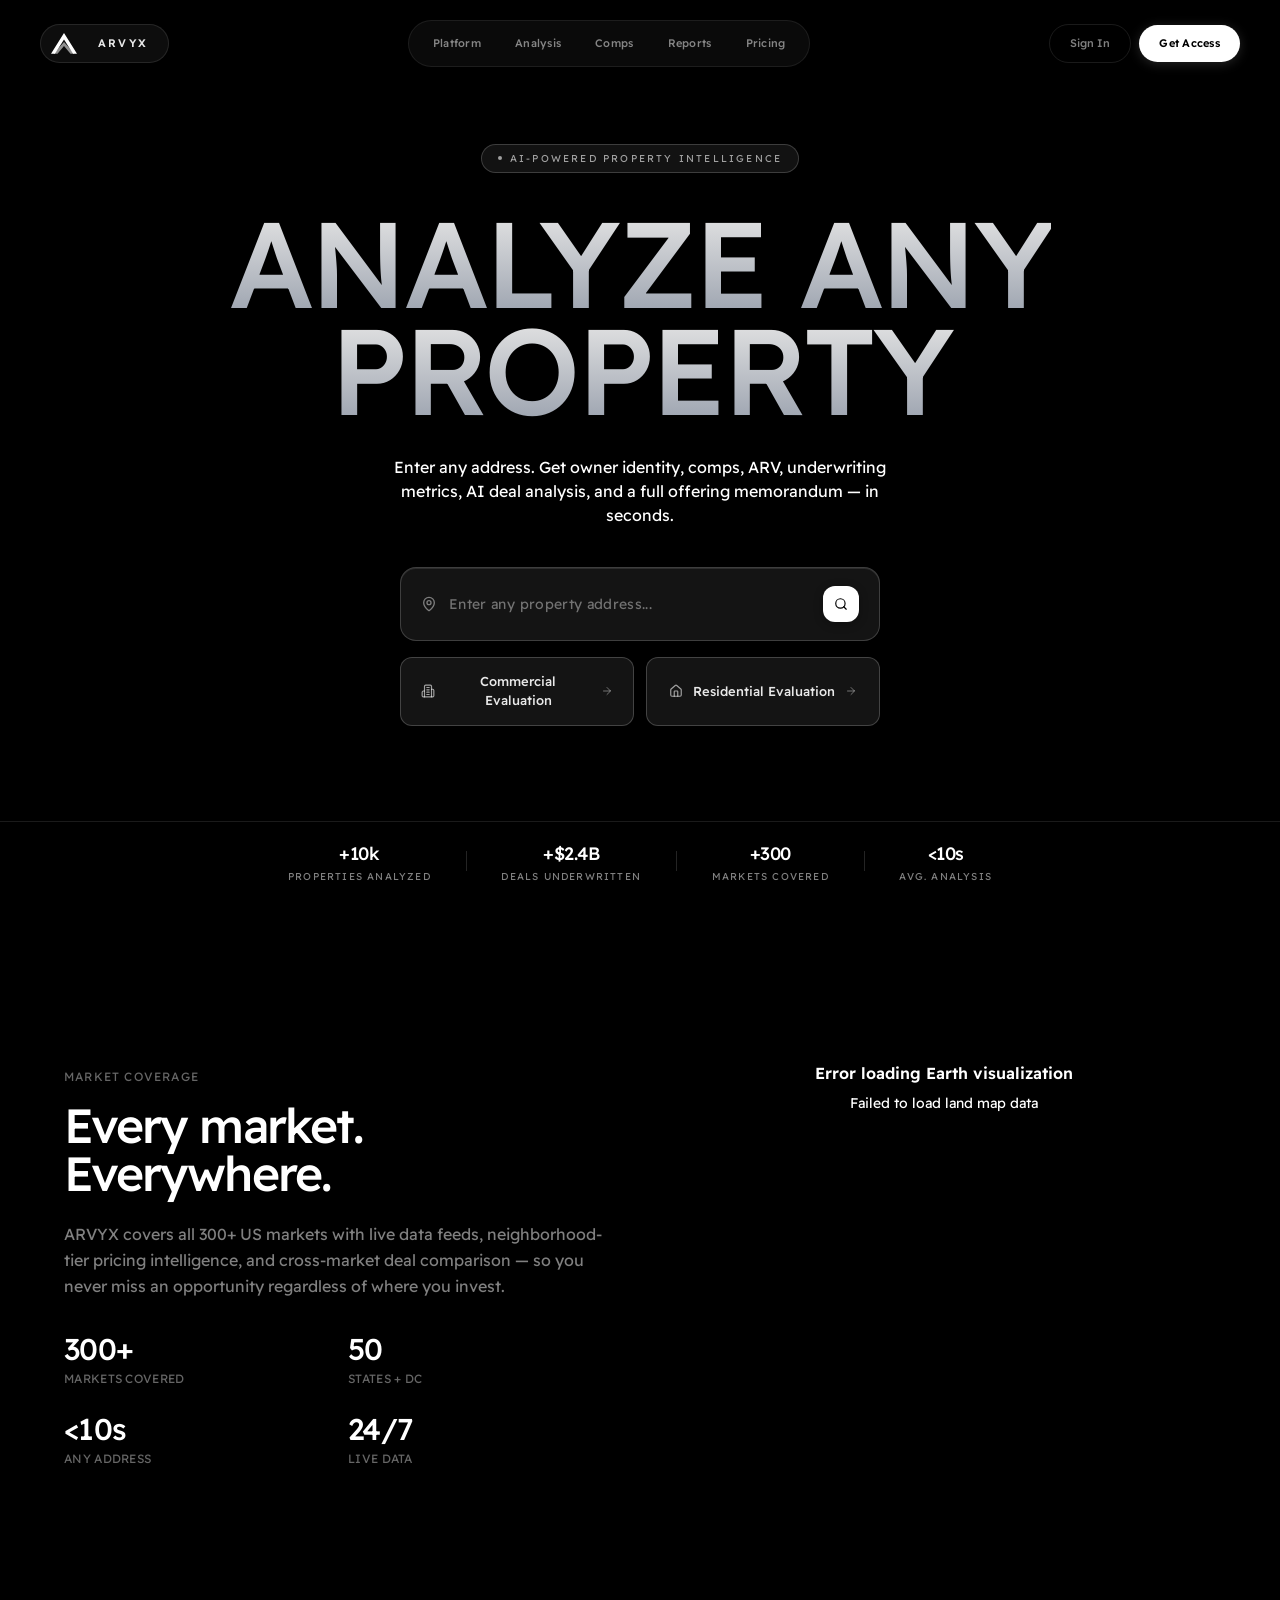
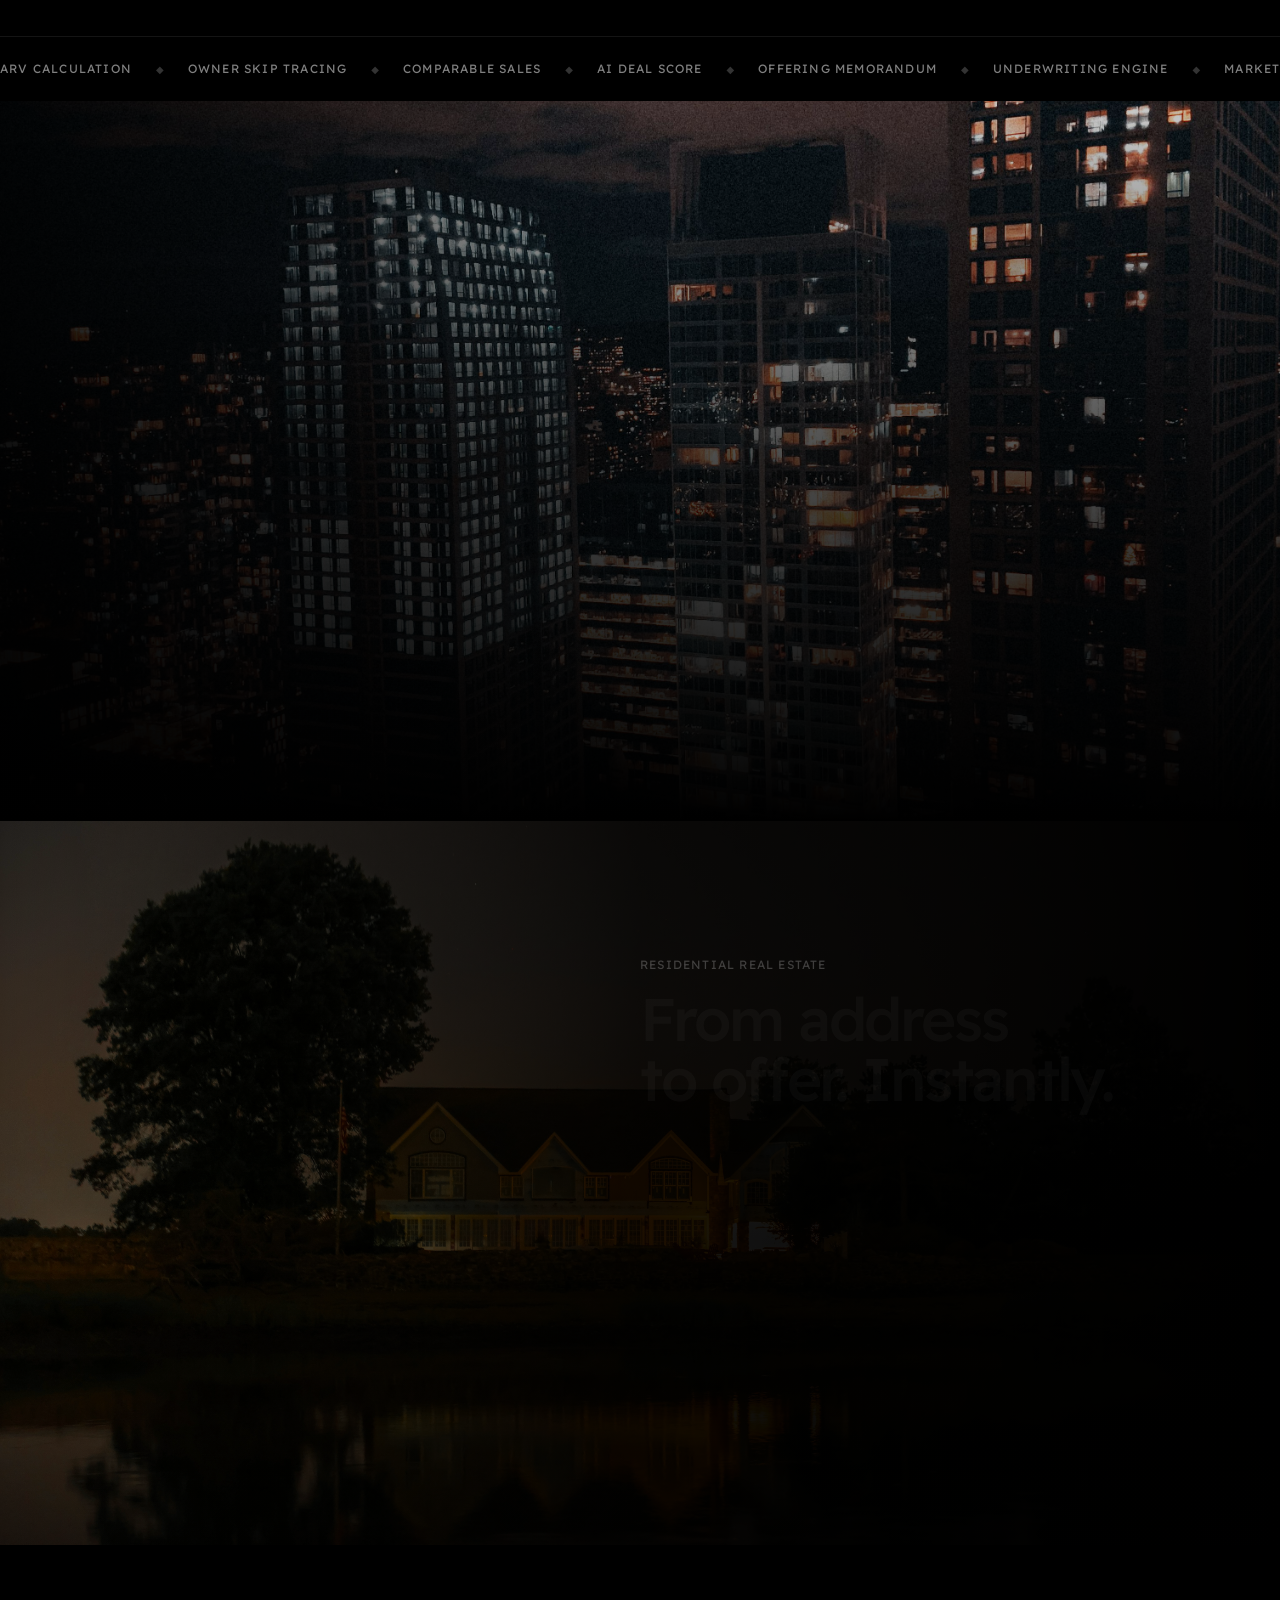
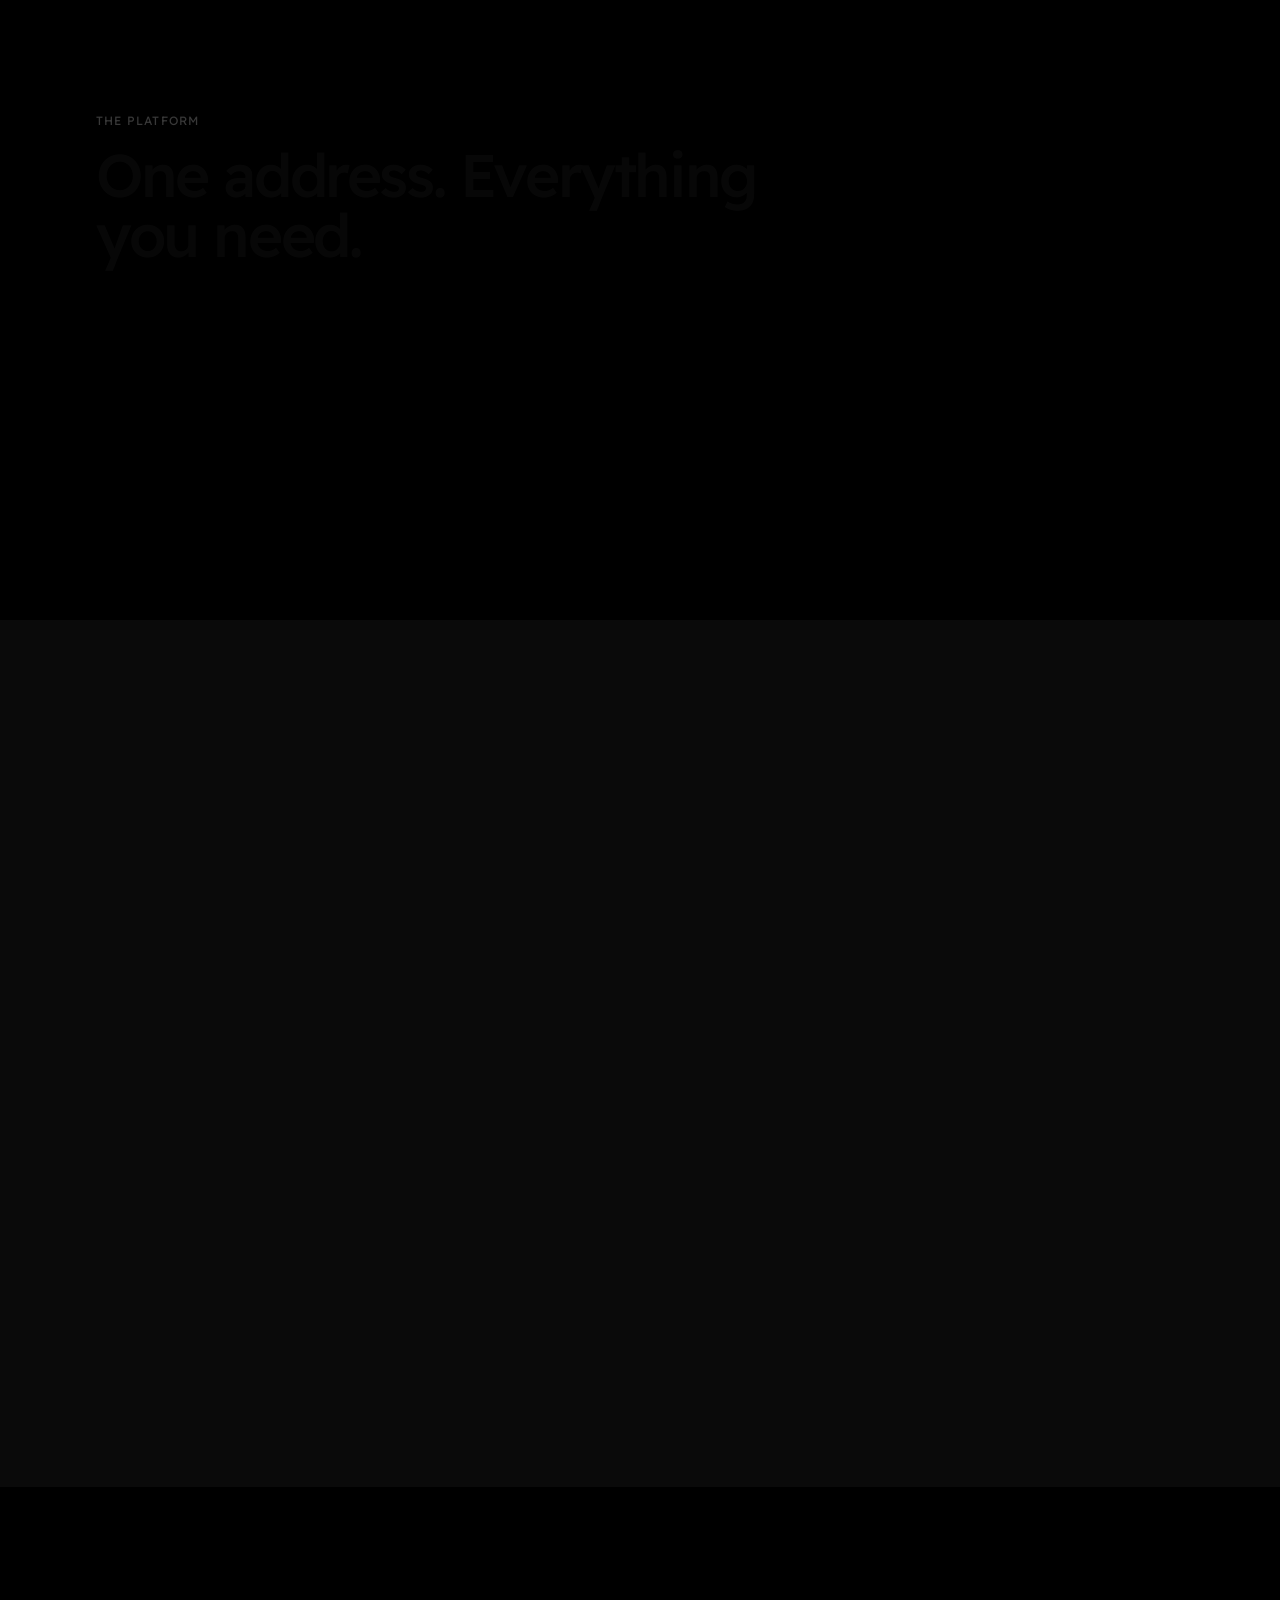
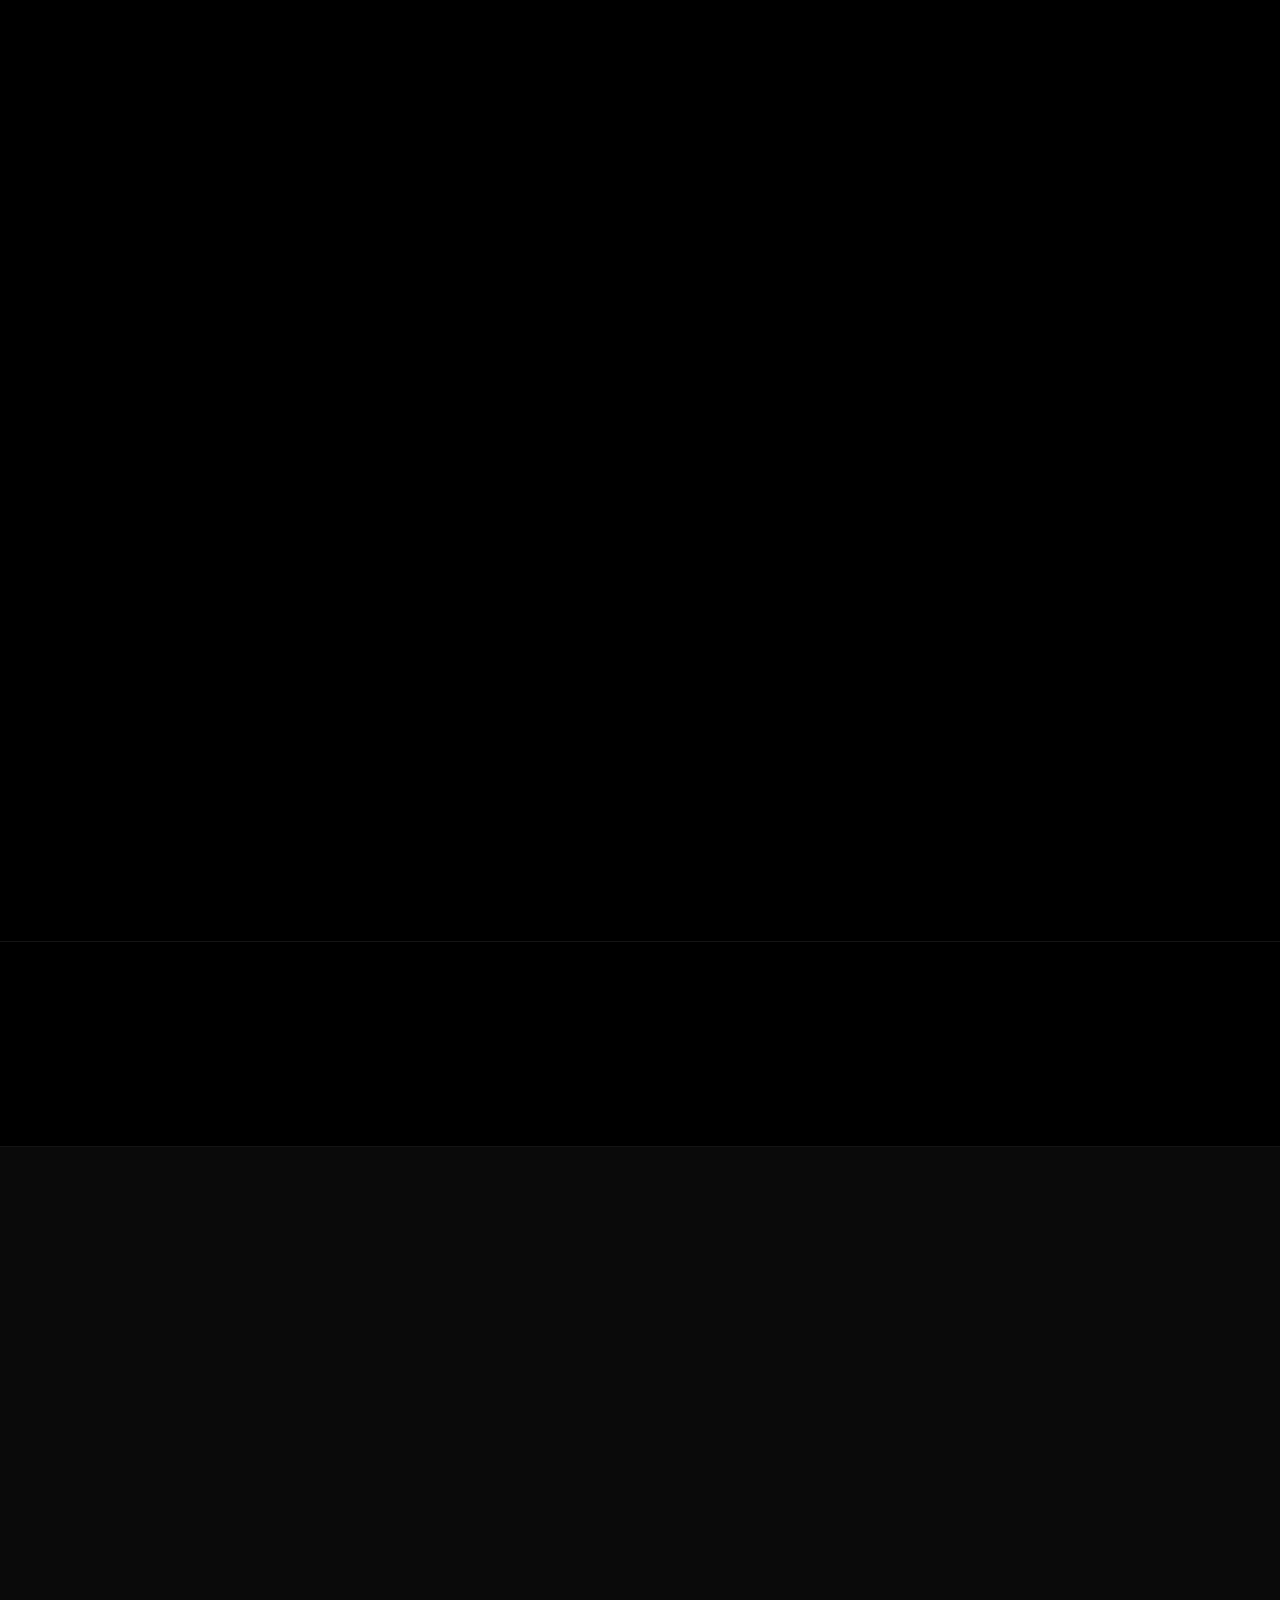
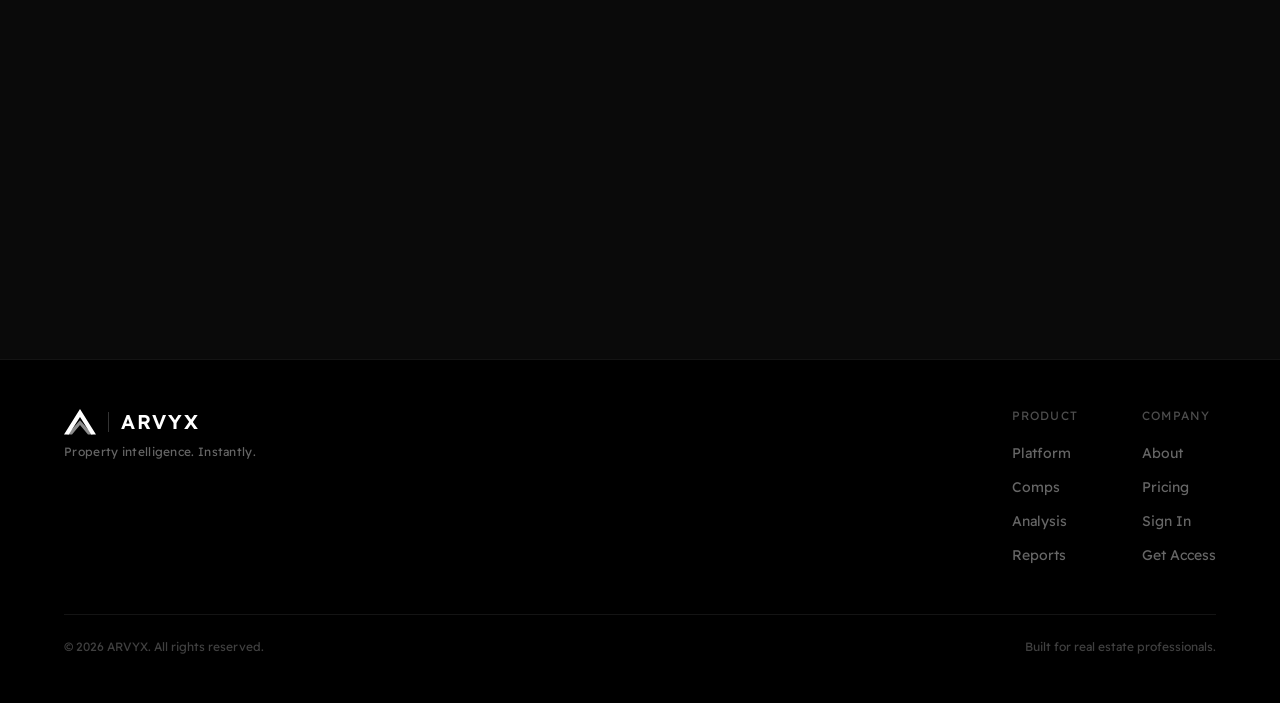
==== commit 2758223b: "Hero: remove Ken Burns animation for smooth video, drop wave-text - Video renders in plain <video> t" ====
--- a/index.html
+++ b/index.html
@@ -8,8 +8,8 @@
     <link rel="preconnect" href="https://fonts.googleapis.com" />
     <link rel="preconnect" href="https://fonts.gstatic.com" crossorigin />
     <link href="https://fonts.googleapis.com/css2?family=Readex+Pro:wght@300;400;500;600;700&display=swap" rel="stylesheet" />
-    <script type="module" crossorigin src="/assets/index-BodqQWVh.js"></script>
-    <link rel="stylesheet" crossorigin href="/assets/index-B7zIYM1_.css">
+    <script type="module" crossorigin src="/assets/index-B5_P_YYu.js"></script>
+    <link rel="stylesheet" crossorigin href="/assets/index-T2XNbUuB.css">
   </head>
   <body>
     <div id="root"></div>
--- a/assets/index-T2XNbUuB.css
+++ b/assets/index-T2XNbUuB.css
@@ -0,0 +1 @@
+*,:before,:after{--tw-border-spacing-x: 0;--tw-border-spacing-y: 0;--tw-translate-x: 0;--tw-translate-y: 0;--tw-rotate: 0;--tw-skew-x: 0;--tw-skew-y: 0;--tw-scale-x: 1;--tw-scale-y: 1;--tw-pan-x: ;--tw-pan-y: ;--tw-pinch-zoom: ;--tw-scroll-snap-strictness: proximity;--tw-gradient-from-position: ;--tw-gradient-via-position: ;--tw-gradient-to-position: ;--tw-ordinal: ;--tw-slashed-zero: ;--tw-numeric-figure: ;--tw-numeric-spacing: ;--tw-numeric-fraction: ;--tw-ring-inset: ;--tw-ring-offset-width: 0px;--tw-ring-offset-color: #fff;--tw-ring-color: rgb(59 130 246 / .5);--tw-ring-offset-shadow: 0 0 #0000;--tw-ring-shadow: 0 0 #0000;--tw-shadow: 0 0 #0000;--tw-shadow-colored: 0 0 #0000;--tw-blur: ;--tw-brightness: ;--tw-contrast: ;--tw-grayscale: ;--tw-hue-rotate: ;--tw-invert: ;--tw-saturate: ;--tw-sepia: ;--tw-drop-shadow: ;--tw-backdrop-blur: ;--tw-backdrop-brightness: ;--tw-backdrop-contrast: ;--tw-backdrop-grayscale: ;--tw-backdrop-hue-rotate: ;--tw-backdrop-invert: ;--tw-backdrop-opacity: ;--tw-backdrop-saturate: ;--tw-backdrop-sepia: ;--tw-contain-size: ;--tw-contain-layout: ;--tw-contain-paint: ;--tw-contain-style: }::backdrop{--tw-border-spacing-x: 0;--tw-border-spacing-y: 0;--tw-translate-x: 0;--tw-translate-y: 0;--tw-rotate: 0;--tw-skew-x: 0;--tw-skew-y: 0;--tw-scale-x: 1;--tw-scale-y: 1;--tw-pan-x: ;--tw-pan-y: ;--tw-pinch-zoom: ;--tw-scroll-snap-strictness: proximity;--tw-gradient-from-position: ;--tw-gradient-via-position: ;--tw-gradient-to-position: ;--tw-ordinal: ;--tw-slashed-zero: ;--tw-numeric-figure: ;--tw-numeric-spacing: ;--tw-numeric-fraction: ;--tw-ring-inset: ;--tw-ring-offset-width: 0px;--tw-ring-offset-color: #fff;--tw-ring-color: rgb(59 130 246 / .5);--tw-ring-offset-shadow: 0 0 #0000;--tw-ring-shadow: 0 0 #0000;--tw-shadow: 0 0 #0000;--tw-shadow-colored: 0 0 #0000;--tw-blur: ;--tw-brightness: ;--tw-contrast: ;--tw-grayscale: ;--tw-hue-rotate: ;--tw-invert: ;--tw-saturate: ;--tw-sepia: ;--tw-drop-shadow: ;--tw-backdrop-blur: ;--tw-backdrop-brightness: ;--tw-backdrop-contrast: ;--tw-backdrop-grayscale: ;--tw-backdrop-hue-rotate: ;--tw-backdrop-invert: ;--tw-backdrop-opacity: ;--tw-backdrop-saturate: ;--tw-backdrop-sepia: ;--tw-contain-size: ;--tw-contain-layout: ;--tw-contain-paint: ;--tw-contain-style: }*,:before,:after{box-sizing:border-box;border-width:0;border-style:solid;border-color:#e5e7eb}:before,:after{--tw-content: ""}html,:host{line-height:1.5;-webkit-text-size-adjust:100%;-moz-tab-size:4;-o-tab-size:4;tab-size:4;font-family:Readex Pro,system-ui,-apple-system,sans-serif;font-feature-settings:normal;font-variation-settings:normal;-webkit-tap-highlight-color:transparent}body{margin:0;line-height:inherit}hr{height:0;color:inherit;border-top-width:1px}abbr:where([title]){-webkit-text-decoration:underline dotted;text-decoration:underline dotted}h1,h2,h3,h4,h5,h6{font-size:inherit;font-weight:inherit}a{color:inherit;text-decoration:inherit}b,strong{font-weight:bolder}code,kbd,samp,pre{font-family:ui-monospace,SFMono-Regular,Menlo,Monaco,Consolas,Liberation Mono,Courier New,monospace;font-feature-settings:normal;font-variation-settings:normal;font-size:1em}small{font-size:80%}sub,sup{font-size:75%;line-height:0;position:relative;vertical-align:baseline}sub{bottom:-.25em}sup{top:-.5em}table{text-indent:0;border-color:inherit;border-collapse:collapse}button,input,optgroup,select,textarea{font-family:inherit;font-feature-settings:inherit;font-variation-settings:inherit;font-size:100%;font-weight:inherit;line-height:inherit;letter-spacing:inherit;color:inherit;margin:0;padding:0}button,select{text-transform:none}button,input:where([type=button]),input:where([type=reset]),input:where([type=submit]){-webkit-appearance:button;background-color:transparent;background-image:none}:-moz-focusring{outline:auto}:-moz-ui-invalid{box-shadow:none}progress{vertical-align:baseline}::-webkit-inner-spin-button,::-webkit-outer-spin-button{height:auto}[type=search]{-webkit-appearance:textfield;outline-offset:-2px}::-webkit-search-decoration{-webkit-appearance:none}::-webkit-file-upload-button{-webkit-appearance:button;font:inherit}summary{display:list-item}blockquote,dl,dd,h1,h2,h3,h4,h5,h6,hr,figure,p,pre{margin:0}fieldset{margin:0;padding:0}legend{padding:0}ol,ul,menu{list-style:none;margin:0;padding:0}dialog{padding:0}textarea{resize:vertical}input::-moz-placeholder,textarea::-moz-placeholder{opacity:1;color:#9ca3af}input::placeholder,textarea::placeholder{opacity:1;color:#9ca3af}button,[role=button]{cursor:pointer}:disabled{cursor:default}img,svg,video,canvas,audio,iframe,embed,object{display:block;vertical-align:middle}img,video{max-width:100%;height:auto}[hidden]:where(:not([hidden=until-found])){display:none}:root{--gradient-color: #ffffff;--sparkles-color: #ffffff;--background: oklch(.145 0 0);--foreground: oklch(.985 0 0);--card: oklch(.205 0 0);--card-foreground: oklch(.985 0 0);--popover: oklch(.205 0 0);--popover-foreground: oklch(.985 0 0);--primary: oklch(.922 0 0);--primary-foreground: oklch(.205 0 0);--secondary: oklch(.269 0 0);--secondary-foreground: oklch(.985 0 0);--muted: oklch(.269 0 0);--muted-foreground: oklch(.708 0 0);--accent: oklch(.269 0 0);--accent-foreground: oklch(.985 0 0);--destructive: oklch(.704 .191 22.216);--border: oklch(1 0 0 / 10%);--input: oklch(1 0 0 / 15%);--ring: oklch(.556 0 0);--chart-1: oklch(.488 .243 264.376);--chart-2: oklch(.696 .17 162.48);--chart-3: oklch(.769 .188 70.08);--chart-4: oklch(.627 .265 303.9);--chart-5: oklch(.645 .246 16.439);--sidebar: oklch(.205 0 0);--sidebar-foreground: oklch(.985 0 0);--sidebar-primary: oklch(.488 .243 264.376);--sidebar-primary-foreground: oklch(.985 0 0);--sidebar-accent: oklch(.269 0 0);--sidebar-accent-foreground: oklch(.985 0 0);--sidebar-border: oklch(1 0 0 / 10%);--sidebar-ring: oklch(.556 0 0);--radius: .625rem}.dark{--gradient-color: #ffffff;--sparkles-color: #ffffff;--background: oklch(.145 0 0);--foreground: oklch(.985 0 0);--card: oklch(.205 0 0);--card-foreground: oklch(.985 0 0);--popover: oklch(.205 0 0);--popover-foreground: oklch(.985 0 0);--primary: oklch(.922 0 0);--primary-foreground: oklch(.205 0 0);--secondary: oklch(.269 0 0);--secondary-foreground: oklch(.985 0 0);--muted: oklch(.269 0 0);--muted-foreground: oklch(.708 0 0);--accent: oklch(.269 0 0);--accent-foreground: oklch(.985 0 0);--destructive: oklch(.704 .191 22.216);--border: oklch(1 0 0 / 10%);--input: oklch(1 0 0 / 15%);--ring: oklch(.556 0 0);--chart-1: oklch(.488 .243 264.376);--chart-2: oklch(.696 .17 162.48);--chart-3: oklch(.769 .188 70.08);--chart-4: oklch(.627 .265 303.9);--chart-5: oklch(.645 .246 16.439);--sidebar: oklch(.205 0 0);--sidebar-foreground: oklch(.985 0 0);--sidebar-primary: oklch(.488 .243 264.376);--sidebar-primary-foreground: oklch(.985 0 0);--sidebar-accent: oklch(.269 0 0);--sidebar-accent-foreground: oklch(.985 0 0);--sidebar-border: oklch(1 0 0 / 10%);--sidebar-ring: oklch(.556 0 0)}*,*:before,*:after{-webkit-font-smoothing:antialiased;-moz-osx-font-smoothing:grayscale}html,body,#root{height:100%}body{background-color:#000;color:#fff;font-family:Readex Pro,system-ui,sans-serif}.container{width:100%}@media (min-width: 640px){.container{max-width:640px}}@media (min-width: 768px){.container{max-width:768px}}@media (min-width: 1024px){.container{max-width:1024px}}@media (min-width: 1280px){.container{max-width:1280px}}@media (min-width: 1536px){.container{max-width:1536px}}.hero-title{letter-spacing:-.04em;line-height:.9}.pointer-events-none{pointer-events:none}.visible{visibility:visible}.static{position:static}.fixed{position:fixed}.absolute{position:absolute}.relative{position:relative}.inset-0{top:0;right:0;bottom:0;left:0}.bottom-0{bottom:0}.bottom-4{bottom:1rem}.left-0{left:0}.left-0\.5{left:.125rem}.left-4{left:1rem}.right-0{right:0}.top-0{top:0}.top-0\.5{top:.125rem}.z-10{z-index:10}.z-40{z-index:40}.z-50{z-index:50}.z-\[60\]{z-index:60}.mx-auto{margin-left:auto;margin-right:auto}.mb-1{margin-bottom:.25rem}.mb-10{margin-bottom:2.5rem}.mb-16{margin-bottom:4rem}.mb-2{margin-bottom:.5rem}.mb-4{margin-bottom:1rem}.mb-6{margin-bottom:1.5rem}.mb-7{margin-bottom:1.75rem}.mb-8{margin-bottom:2rem}.mb-9{margin-bottom:2.25rem}.ml-1{margin-left:.25rem}.ml-1\.5{margin-left:.375rem}.ml-auto{margin-left:auto}.mt-0\.5{margin-top:.125rem}.mt-1{margin-top:.25rem}.mt-12{margin-top:3rem}.mt-2{margin-top:.5rem}.block{display:block}.inline-block{display:inline-block}.flex{display:flex}.inline-flex{display:inline-flex}.grid{display:grid}.hidden{display:none}.aspect-square{aspect-ratio:1 / 1}.h-1{height:.25rem}.h-3{height:.75rem}.h-3\.5{height:.875rem}.h-4{height:1rem}.h-5{height:1.25rem}.h-6{height:1.5rem}.h-9{height:2.25rem}.h-auto{height:auto}.h-full{height:100%}.h-screen{height:100vh}.min-h-\[80vh\]{min-height:80vh}.w-1{width:.25rem}.w-12{width:3rem}.w-3{width:.75rem}.w-3\.5{width:.875rem}.w-4{width:1rem}.w-5{width:1.25rem}.w-6{width:1.5rem}.w-9{width:2.25rem}.w-full{width:100%}.w-px{width:1px}.min-w-0{min-width:0px}.max-w-2xl{max-width:42rem}.max-w-3xl{max-width:48rem}.max-w-5xl{max-width:64rem}.max-w-7xl{max-width:80rem}.max-w-\[30rem\]{max-width:30rem}.max-w-\[32rem\]{max-width:32rem}.max-w-\[480px\]{max-width:480px}.max-w-md{max-width:28rem}.max-w-xl{max-width:36rem}.flex-1{flex:1 1 0%}.shrink-0{flex-shrink:0}.translate-x-0{--tw-translate-x: 0px;transform:translate(var(--tw-translate-x),var(--tw-translate-y)) rotate(var(--tw-rotate)) skew(var(--tw-skew-x)) skewY(var(--tw-skew-y)) scaleX(var(--tw-scale-x)) scaleY(var(--tw-scale-y))}.translate-x-6{--tw-translate-x: 1.5rem;transform:translate(var(--tw-translate-x),var(--tw-translate-y)) rotate(var(--tw-rotate)) skew(var(--tw-skew-x)) skewY(var(--tw-skew-y)) scaleX(var(--tw-scale-x)) scaleY(var(--tw-scale-y))}.transform{transform:translate(var(--tw-translate-x),var(--tw-translate-y)) rotate(var(--tw-rotate)) skew(var(--tw-skew-x)) skewY(var(--tw-skew-y)) scaleX(var(--tw-scale-x)) scaleY(var(--tw-scale-y))}@keyframes spin{to{transform:rotate(360deg)}}.animate-spin{animation:spin 1s linear infinite}.cursor-default{cursor:default}.select-none{-webkit-user-select:none;-moz-user-select:none;user-select:none}.resize{resize:both}.grid-cols-2{grid-template-columns:repeat(2,minmax(0,1fr))}.flex-col{flex-direction:column}.flex-wrap{flex-wrap:wrap}.items-start{align-items:flex-start}.items-end{align-items:flex-end}.items-center{align-items:center}.justify-center{justify-content:center}.justify-between{justify-content:space-between}.gap-0\.5{gap:.125rem}.gap-12{gap:3rem}.gap-16{gap:4rem}.gap-2{gap:.5rem}.gap-2\.5{gap:.625rem}.gap-3{gap:.75rem}.gap-4{gap:1rem}.gap-6{gap:1.5rem}.gap-8{gap:2rem}.space-y-1>:not([hidden])~:not([hidden]){--tw-space-y-reverse: 0;margin-top:calc(.25rem * calc(1 - var(--tw-space-y-reverse)));margin-bottom:calc(.25rem * var(--tw-space-y-reverse))}.space-y-2\.5>:not([hidden])~:not([hidden]){--tw-space-y-reverse: 0;margin-top:calc(.625rem * calc(1 - var(--tw-space-y-reverse)));margin-bottom:calc(.625rem * var(--tw-space-y-reverse))}.space-y-3>:not([hidden])~:not([hidden]){--tw-space-y-reverse: 0;margin-top:calc(.75rem * calc(1 - var(--tw-space-y-reverse)));margin-bottom:calc(.75rem * var(--tw-space-y-reverse))}.overflow-hidden{overflow:hidden}.whitespace-nowrap{white-space:nowrap}.rounded-2xl{border-radius:1rem}.rounded-3xl{border-radius:1.5rem}.rounded-full{border-radius:9999px}.rounded-md{border-radius:.375rem}.rounded-xl{border-radius:.75rem}.border{border-width:1px}.border-2{border-width:2px}.border-b{border-bottom-width:1px}.border-t{border-top-width:1px}.border-none{border-style:none}.border-white\/10{border-color:#ffffff1a}.border-white\/15{border-color:#ffffff26}.border-white\/20{border-color:#fff3}.border-white\/\[0\.08\]{border-color:#ffffff14}.border-white\/\[0\.18\]{border-color:#ffffff2e}.border-white\/\[0\.1\]{border-color:#ffffff1a}.border-white\/\[0\.2\]{border-color:#fff3}.border-t-white\/60{border-top-color:#fff9}.bg-black{--tw-bg-opacity: 1;background-color:rgb(0 0 0 / var(--tw-bg-opacity, 1))}.bg-black\/35{background-color:#00000059}.bg-neutral-800{--tw-bg-opacity: 1;background-color:rgb(38 38 38 / var(--tw-bg-opacity, 1))}.bg-neutral-900{--tw-bg-opacity: 1;background-color:rgb(23 23 23 / var(--tw-bg-opacity, 1))}.bg-neutral-900\/80{background-color:#171717cc}.bg-neutral-950{--tw-bg-opacity: 1;background-color:rgb(10 10 10 / var(--tw-bg-opacity, 1))}.bg-transparent{background-color:transparent}.bg-white{--tw-bg-opacity: 1;background-color:rgb(255 255 255 / var(--tw-bg-opacity, 1))}.bg-white\/20{background-color:#fff3}.bg-white\/5{background-color:#ffffff0d}.bg-white\/60{background-color:#fff9}.bg-white\/\[0\.04\]{background-color:#ffffff0a}.bg-white\/\[0\.05\]{background-color:#ffffff0d}.bg-white\/\[0\.07\]{background-color:#ffffff12}.bg-white\/\[0\.08\]{background-color:#ffffff14}.bg-white\/\[0\.14\]{background-color:#ffffff24}.bg-gradient-to-b{background-image:linear-gradient(to bottom,var(--tw-gradient-stops))}.bg-gradient-to-l{background-image:linear-gradient(to left,var(--tw-gradient-stops))}.bg-gradient-to-r{background-image:linear-gradient(to right,var(--tw-gradient-stops))}.bg-gradient-to-t{background-image:linear-gradient(to top,var(--tw-gradient-stops))}.from-black{--tw-gradient-from: #000 var(--tw-gradient-from-position);--tw-gradient-to: rgb(0 0 0 / 0) var(--tw-gradient-to-position);--tw-gradient-stops: var(--tw-gradient-from), var(--tw-gradient-to)}.from-black\/40{--tw-gradient-from: rgb(0 0 0 / .4) var(--tw-gradient-from-position);--tw-gradient-to: rgb(0 0 0 / 0) var(--tw-gradient-to-position);--tw-gradient-stops: var(--tw-gradient-from), var(--tw-gradient-to)}.from-black\/50{--tw-gradient-from: rgb(0 0 0 / .5) var(--tw-gradient-from-position);--tw-gradient-to: rgb(0 0 0 / 0) var(--tw-gradient-to-position);--tw-gradient-stops: var(--tw-gradient-from), var(--tw-gradient-to)}.from-black\/80{--tw-gradient-from: rgb(0 0 0 / .8) var(--tw-gradient-from-position);--tw-gradient-to: rgb(0 0 0 / 0) var(--tw-gradient-to-position);--tw-gradient-stops: var(--tw-gradient-from), var(--tw-gradient-to)}.via-black\/30{--tw-gradient-to: rgb(0 0 0 / 0) var(--tw-gradient-to-position);--tw-gradient-stops: var(--tw-gradient-from), rgb(0 0 0 / .3) var(--tw-gradient-via-position), var(--tw-gradient-to)}.via-black\/5{--tw-gradient-to: rgb(0 0 0 / 0) var(--tw-gradient-to-position);--tw-gradient-stops: var(--tw-gradient-from), rgb(0 0 0 / .05) var(--tw-gradient-via-position), var(--tw-gradient-to)}.via-black\/70{--tw-gradient-to: rgb(0 0 0 / 0) var(--tw-gradient-to-position);--tw-gradient-stops: var(--tw-gradient-from), rgb(0 0 0 / .7) var(--tw-gradient-via-position), var(--tw-gradient-to)}.via-black\/80{--tw-gradient-to: rgb(0 0 0 / 0) var(--tw-gradient-to-position);--tw-gradient-stops: var(--tw-gradient-from), rgb(0 0 0 / .8) var(--tw-gradient-via-position), var(--tw-gradient-to)}.via-transparent{--tw-gradient-to: rgb(0 0 0 / 0) var(--tw-gradient-to-position);--tw-gradient-stops: var(--tw-gradient-from), transparent var(--tw-gradient-via-position), var(--tw-gradient-to)}.to-black\/20{--tw-gradient-to: rgb(0 0 0 / .2) var(--tw-gradient-to-position)}.to-black\/60{--tw-gradient-to: rgb(0 0 0 / .6) var(--tw-gradient-to-position)}.to-black\/80{--tw-gradient-to: rgb(0 0 0 / .8) var(--tw-gradient-to-position)}.to-transparent{--tw-gradient-to: transparent var(--tw-gradient-to-position)}.bg-cover{background-size:cover}.bg-center{background-position:center}.object-cover{-o-object-fit:cover;object-fit:cover}.p-12{padding:3rem}.p-2\.5{padding:.625rem}.p-8{padding:2rem}.px-2{padding-left:.5rem;padding-right:.5rem}.px-3{padding-left:.75rem;padding-right:.75rem}.px-4{padding-left:1rem;padding-right:1rem}.px-5{padding-left:1.25rem;padding-right:1.25rem}.px-6{padding-left:1.5rem;padding-right:1.5rem}.px-8{padding-left:2rem;padding-right:2rem}.py-1{padding-top:.25rem;padding-bottom:.25rem}.py-1\.5{padding-top:.375rem;padding-bottom:.375rem}.py-12{padding-top:3rem;padding-bottom:3rem}.py-16{padding-top:4rem;padding-bottom:4rem}.py-2{padding-top:.5rem;padding-bottom:.5rem}.py-2\.5{padding-top:.625rem;padding-bottom:.625rem}.py-24{padding-top:6rem;padding-bottom:6rem}.py-3{padding-top:.75rem;padding-bottom:.75rem}.py-3\.5{padding-top:.875rem;padding-bottom:.875rem}.py-4{padding-top:1rem;padding-bottom:1rem}.py-6{padding-top:1.5rem;padding-bottom:1.5rem}.pb-12{padding-bottom:3rem}.pb-20{padding-bottom:5rem}.pb-28{padding-bottom:7rem}.pl-2\.5{padding-left:.625rem}.pr-5{padding-right:1.25rem}.pt-20{padding-top:5rem}.pt-28{padding-top:7rem}.pt-40{padding-top:10rem}.pt-5{padding-top:1.25rem}.pt-6{padding-top:1.5rem}.text-center{text-align:center}.text-3xl{font-size:1.875rem;line-height:2.25rem}.text-4xl{font-size:2.25rem;line-height:2.5rem}.text-5xl{font-size:3rem;line-height:1}.text-6xl{font-size:3.75rem;line-height:1}.text-\[0\.9375rem\]{font-size:.9375rem}.text-\[10px\]{font-size:10px}.text-\[11px\]{font-size:11px}.text-\[13px\]{font-size:13px}.text-\[9px\]{font-size:9px}.text-base{font-size:1rem;line-height:1.5rem}.text-lg{font-size:1.125rem;line-height:1.75rem}.text-sm{font-size:.875rem;line-height:1.25rem}.text-xl{font-size:1.25rem;line-height:1.75rem}.text-xs{font-size:.75rem;line-height:1rem}.font-light{font-weight:300}.font-medium{font-weight:500}.font-semibold{font-weight:600}.uppercase{text-transform:uppercase}.leading-\[0\.88\]{line-height:.88}.leading-none{line-height:1}.leading-relaxed{line-height:1.625}.tracking-\[-0\.03em\]{letter-spacing:-.03em}.tracking-\[0\.12em\]{letter-spacing:.12em}.tracking-\[0\.22em\]{letter-spacing:.22em}.tracking-\[0\.2em\]{letter-spacing:.2em}.tracking-tight{letter-spacing:-.025em}.tracking-wide{letter-spacing:.025em}.tracking-widest{letter-spacing:.1em}.text-black{--tw-text-opacity: 1;color:rgb(0 0 0 / var(--tw-text-opacity, 1))}.text-black\/50{color:#00000080}.text-black\/60{color:#0009}.text-black\/70{color:#000000b3}.text-white{--tw-text-opacity: 1;color:rgb(255 255 255 / var(--tw-text-opacity, 1))}.text-white\/10{color:#ffffff1a}.text-white\/20{color:#fff3}.text-white\/25{color:#ffffff40}.text-white\/30{color:#ffffff4d}.text-white\/40{color:#fff6}.text-white\/45{color:#ffffff73}.text-white\/50{color:#ffffff80}.text-white\/60{color:#fff9}.text-white\/70{color:#ffffffb3}.text-white\/90{color:#ffffffe6}.placeholder-white\/30::-moz-placeholder{color:#ffffff4d}.placeholder-white\/30::placeholder{color:#ffffff4d}.shadow-\[0_2px_10px_rgba\(0\,0\,0\,0\.3\)\]{--tw-shadow: 0 2px 10px rgba(0,0,0,.3);--tw-shadow-colored: 0 2px 10px var(--tw-shadow-color);box-shadow:var(--tw-ring-offset-shadow, 0 0 #0000),var(--tw-ring-shadow, 0 0 #0000),var(--tw-shadow)}.shadow-\[0_2px_12px_rgba\(255\,255\,255\,0\.15\)\]{--tw-shadow: 0 2px 12px rgba(255,255,255,.15);--tw-shadow-colored: 0 2px 12px var(--tw-shadow-color);box-shadow:var(--tw-ring-offset-shadow, 0 0 #0000),var(--tw-ring-shadow, 0 0 #0000),var(--tw-shadow)}.shadow-\[0_4px_32px_rgba\(0\,0\,0\,0\.5\)\,inset_0_1px_0_rgba\(255\,255\,255\,0\.1\)\]{--tw-shadow: 0 4px 32px rgba(0,0,0,.5),inset 0 1px 0 rgba(255,255,255,.1);--tw-shadow-colored: 0 4px 32px var(--tw-shadow-color), inset 0 1px 0 var(--tw-shadow-color);box-shadow:var(--tw-ring-offset-shadow, 0 0 #0000),var(--tw-ring-shadow, 0 0 #0000),var(--tw-shadow)}.outline-none{outline:2px solid transparent;outline-offset:2px}.backdrop-blur{--tw-backdrop-blur: blur(8px);-webkit-backdrop-filter:var(--tw-backdrop-blur) var(--tw-backdrop-brightness) var(--tw-backdrop-contrast) var(--tw-backdrop-grayscale) var(--tw-backdrop-hue-rotate) var(--tw-backdrop-invert) var(--tw-backdrop-opacity) var(--tw-backdrop-saturate) var(--tw-backdrop-sepia);backdrop-filter:var(--tw-backdrop-blur) var(--tw-backdrop-brightness) var(--tw-backdrop-contrast) var(--tw-backdrop-grayscale) var(--tw-backdrop-hue-rotate) var(--tw-backdrop-invert) var(--tw-backdrop-opacity) var(--tw-backdrop-saturate) var(--tw-backdrop-sepia)}.backdrop-blur-2xl{--tw-backdrop-blur: blur(40px);-webkit-backdrop-filter:var(--tw-backdrop-blur) var(--tw-backdrop-brightness) var(--tw-backdrop-contrast) var(--tw-backdrop-grayscale) var(--tw-backdrop-hue-rotate) var(--tw-backdrop-invert) var(--tw-backdrop-opacity) var(--tw-backdrop-saturate) var(--tw-backdrop-sepia);backdrop-filter:var(--tw-backdrop-blur) var(--tw-backdrop-brightness) var(--tw-backdrop-contrast) var(--tw-backdrop-grayscale) var(--tw-backdrop-hue-rotate) var(--tw-backdrop-invert) var(--tw-backdrop-opacity) var(--tw-backdrop-saturate) var(--tw-backdrop-sepia)}.backdrop-blur-md{--tw-backdrop-blur: blur(12px);-webkit-backdrop-filter:var(--tw-backdrop-blur) var(--tw-backdrop-brightness) var(--tw-backdrop-contrast) var(--tw-backdrop-grayscale) var(--tw-backdrop-hue-rotate) var(--tw-backdrop-invert) var(--tw-backdrop-opacity) var(--tw-backdrop-saturate) var(--tw-backdrop-sepia);backdrop-filter:var(--tw-backdrop-blur) var(--tw-backdrop-brightness) var(--tw-backdrop-contrast) var(--tw-backdrop-grayscale) var(--tw-backdrop-hue-rotate) var(--tw-backdrop-invert) var(--tw-backdrop-opacity) var(--tw-backdrop-saturate) var(--tw-backdrop-sepia)}.backdrop-blur-xl{--tw-backdrop-blur: blur(24px);-webkit-backdrop-filter:var(--tw-backdrop-blur) var(--tw-backdrop-brightness) var(--tw-backdrop-contrast) var(--tw-backdrop-grayscale) var(--tw-backdrop-hue-rotate) var(--tw-backdrop-invert) var(--tw-backdrop-opacity) var(--tw-backdrop-saturate) var(--tw-backdrop-sepia);backdrop-filter:var(--tw-backdrop-blur) var(--tw-backdrop-brightness) var(--tw-backdrop-contrast) var(--tw-backdrop-grayscale) var(--tw-backdrop-hue-rotate) var(--tw-backdrop-invert) var(--tw-backdrop-opacity) var(--tw-backdrop-saturate) var(--tw-backdrop-sepia)}.transition{transition-property:color,background-color,border-color,text-decoration-color,fill,stroke,opacity,box-shadow,transform,filter,backdrop-filter;transition-timing-function:cubic-bezier(.4,0,.2,1);transition-duration:.15s}.transition-all{transition-property:all;transition-timing-function:cubic-bezier(.4,0,.2,1);transition-duration:.15s}.transition-colors{transition-property:color,background-color,border-color,text-decoration-color,fill,stroke;transition-timing-function:cubic-bezier(.4,0,.2,1);transition-duration:.15s}.transition-transform{transition-property:transform;transition-timing-function:cubic-bezier(.4,0,.2,1);transition-duration:.15s}.duration-200{transition-duration:.2s}.duration-300{transition-duration:.3s}@keyframes marquee{0%{transform:translate(0)}to{transform:translate(-50%)}}.animate-marquee{animation:marquee 30s linear infinite;will-change:transform}.placeholder\:text-white\/40::-moz-placeholder{color:#fff6}.placeholder\:text-white\/40::placeholder{color:#fff6}.focus-within\:border-white\/\[0\.3\]:focus-within{border-color:#ffffff4d}.focus-within\:bg-white\/\[0\.1\]:focus-within{background-color:#ffffff1a}.hover\:border-white\/20:hover{border-color:#fff3}.hover\:border-white\/\[0\.16\]:hover{border-color:#ffffff29}.hover\:border-white\/\[0\.18\]:hover{border-color:#ffffff2e}.hover\:border-white\/\[0\.26\]:hover{border-color:#ffffff42}.hover\:border-white\/\[0\.32\]:hover{border-color:#ffffff52}.hover\:bg-neutral-200:hover{--tw-bg-opacity: 1;background-color:rgb(229 229 229 / var(--tw-bg-opacity, 1))}.hover\:bg-neutral-800:hover{--tw-bg-opacity: 1;background-color:rgb(38 38 38 / var(--tw-bg-opacity, 1))}.hover\:bg-white\/90:hover{background-color:#ffffffe6}.hover\:bg-white\/\[0\.05\]:hover{background-color:#ffffff0d}.hover\:bg-white\/\[0\.07\]:hover{background-color:#ffffff12}.hover\:bg-white\/\[0\.09\]:hover{background-color:#ffffff17}.hover\:bg-white\/\[0\.12\]:hover{background-color:#ffffff1f}.hover\:bg-white\/\[0\.16\]:hover{background-color:#ffffff29}.hover\:bg-white\/\[0\.1\]:hover{background-color:#ffffff1a}.hover\:text-neutral-500:hover{--tw-text-opacity: 1;color:rgb(115 115 115 / var(--tw-text-opacity, 1))}.hover\:text-white:hover{--tw-text-opacity: 1;color:rgb(255 255 255 / var(--tw-text-opacity, 1))}.hover\:text-white\/90:hover{color:#ffffffe6}.hover\:shadow-\[0_0_20px_rgba\(255\,255\,255\,0\.22\)\]:hover{--tw-shadow: 0 0 20px rgba(255,255,255,.22);--tw-shadow-colored: 0 0 20px var(--tw-shadow-color);box-shadow:var(--tw-ring-offset-shadow, 0 0 #0000),var(--tw-ring-shadow, 0 0 #0000),var(--tw-shadow)}.focus\:border-white\/40:focus{border-color:#fff6}.focus\:outline-none:focus{outline:2px solid transparent;outline-offset:2px}.active\:scale-\[0\.94\]:active{--tw-scale-x: .94;--tw-scale-y: .94;transform:translate(var(--tw-translate-x),var(--tw-translate-y)) rotate(var(--tw-rotate)) skew(var(--tw-skew-x)) skewY(var(--tw-skew-y)) scaleX(var(--tw-scale-x)) scaleY(var(--tw-scale-y))}.active\:scale-\[0\.97\]:active{--tw-scale-x: .97;--tw-scale-y: .97;transform:translate(var(--tw-translate-x),var(--tw-translate-y)) rotate(var(--tw-rotate)) skew(var(--tw-skew-x)) skewY(var(--tw-skew-y)) scaleX(var(--tw-scale-x)) scaleY(var(--tw-scale-y))}.group:focus-within .group-focus-within\:text-white\/65{color:#ffffffa6}.group:hover .group-hover\:translate-x-0\.5{--tw-translate-x: .125rem;transform:translate(var(--tw-translate-x),var(--tw-translate-y)) rotate(var(--tw-rotate)) skew(var(--tw-skew-x)) skewY(var(--tw-skew-y)) scaleX(var(--tw-scale-x)) scaleY(var(--tw-scale-y))}.group:hover .group-hover\:text-white{--tw-text-opacity: 1;color:rgb(255 255 255 / var(--tw-text-opacity, 1))}.group:hover .group-hover\:text-white\/70{color:#ffffffb3}.group:hover .group-hover\:text-white\/80{color:#fffc}@media (min-width: 640px){.sm\:block{display:block}.sm\:flex-row{flex-direction:row}.sm\:px-10{padding-left:2.5rem;padding-right:2.5rem}.sm\:px-6{padding-left:1.5rem;padding-right:1.5rem}}@media (min-width: 768px){.md\:mb-10{margin-bottom:2.5rem}.md\:mb-8{margin-bottom:2rem}.md\:mb-9{margin-bottom:2.25rem}.md\:flex{display:flex}.md\:hidden{display:none}.md\:grid-cols-2{grid-template-columns:repeat(2,minmax(0,1fr))}.md\:grid-cols-3{grid-template-columns:repeat(3,minmax(0,1fr))}.md\:flex-row{flex-direction:row}.md\:p-20{padding:5rem}.md\:px-10{padding-left:2.5rem;padding-right:2.5rem}.md\:px-16{padding-left:4rem;padding-right:4rem}.md\:py-32{padding-top:8rem;padding-bottom:8rem}.md\:py-36{padding-top:9rem;padding-bottom:9rem}.md\:py-\[1\.125rem\]{padding-top:1.125rem;padding-bottom:1.125rem}.md\:pb-28{padding-bottom:7rem}.md\:text-left{text-align:left}.md\:text-5xl{font-size:3rem;line-height:1}.md\:text-6xl{font-size:3.75rem;line-height:1}.md\:text-\[10px\]{font-size:10px}.md\:text-base{font-size:1rem;line-height:1.5rem}.md\:text-lg{font-size:1.125rem;line-height:1.75rem}}@media (min-width: 1024px){.lg\:grid-cols-3{grid-template-columns:repeat(3,minmax(0,1fr))}.lg\:px-24{padding-left:6rem;padding-right:6rem}}
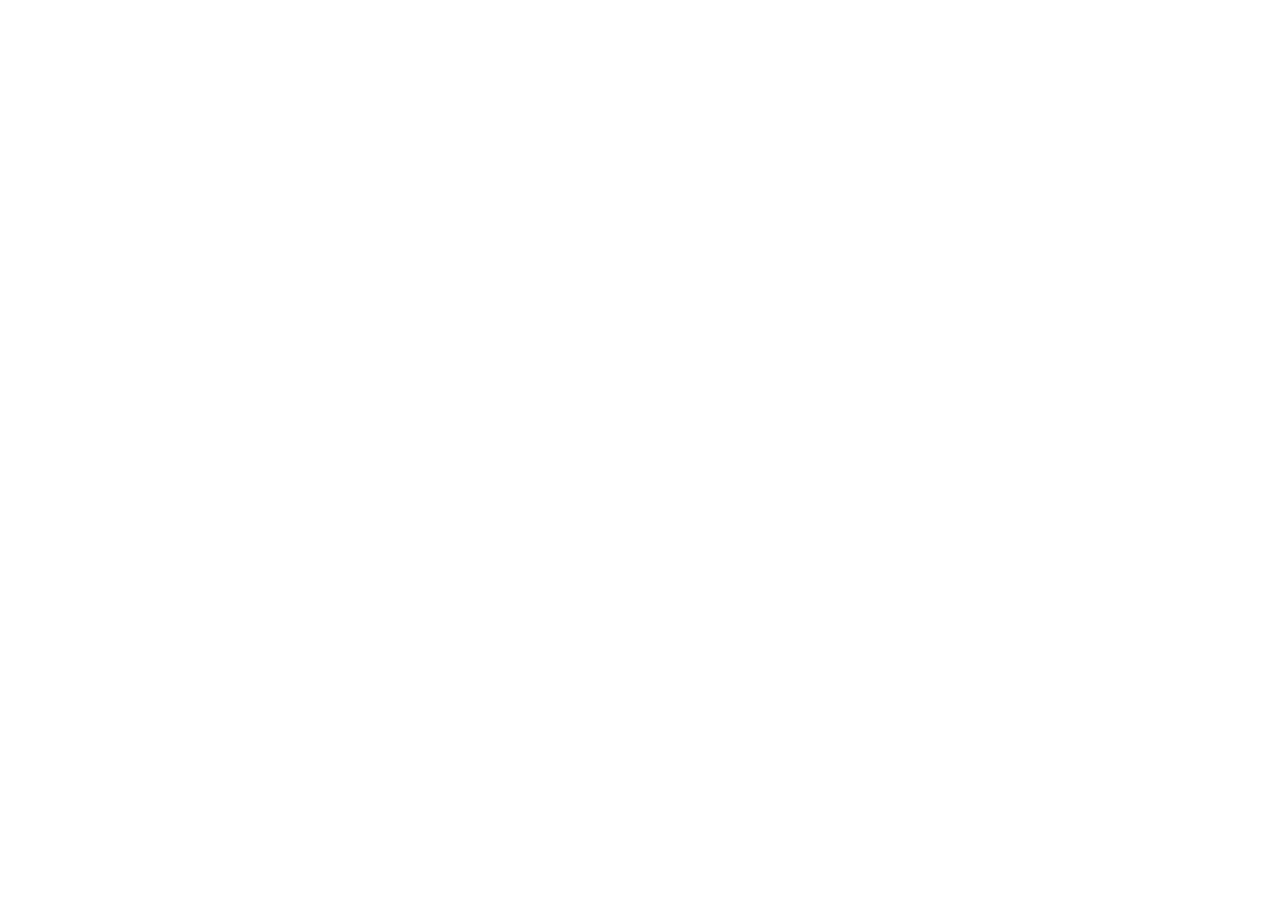
==== commit df36616b: "deploy: configure for GitHub Pages with correct asset paths Co-Authored-By: Claude Sonnet 4.6 <norep" ====
--- a/index.html
+++ b/index.html
@@ -8,8 +8,8 @@
     <link rel="preconnect" href="https://fonts.googleapis.com" />
     <link rel="preconnect" href="https://fonts.gstatic.com" crossorigin />
     <link href="https://fonts.googleapis.com/css2?family=Readex+Pro:wght@300;400;500;600;700&display=swap" rel="stylesheet" />
-    <script type="module" crossorigin src="/assets/index-B5_P_YYu.js"></script>
-    <link rel="stylesheet" crossorigin href="/assets/index-T2XNbUuB.css">
+    <script type="module" crossorigin src="/ARVYX-test/assets/index-Dn3QaBXS.js"></script>
+    <link rel="stylesheet" crossorigin href="/ARVYX-test/assets/index-T2XNbUuB.css">
   </head>
   <body>
     <div id="root"></div>
